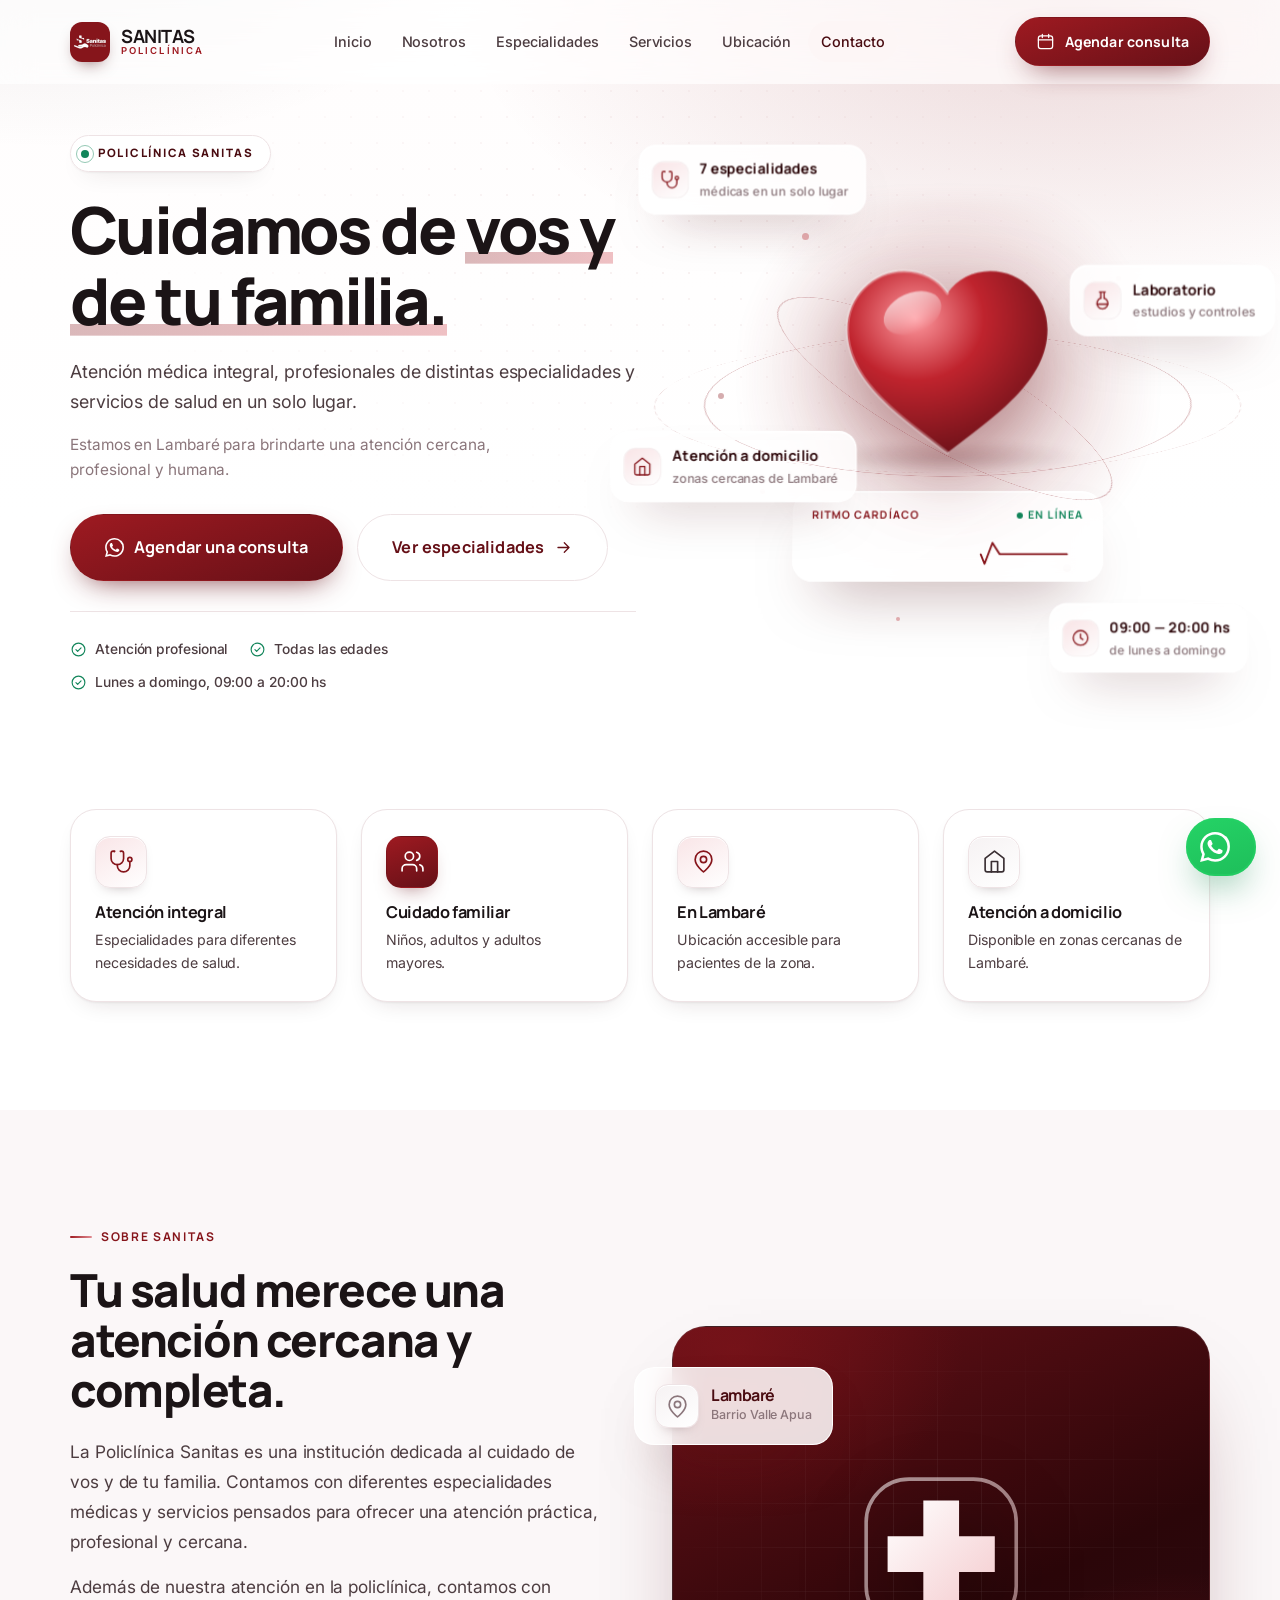
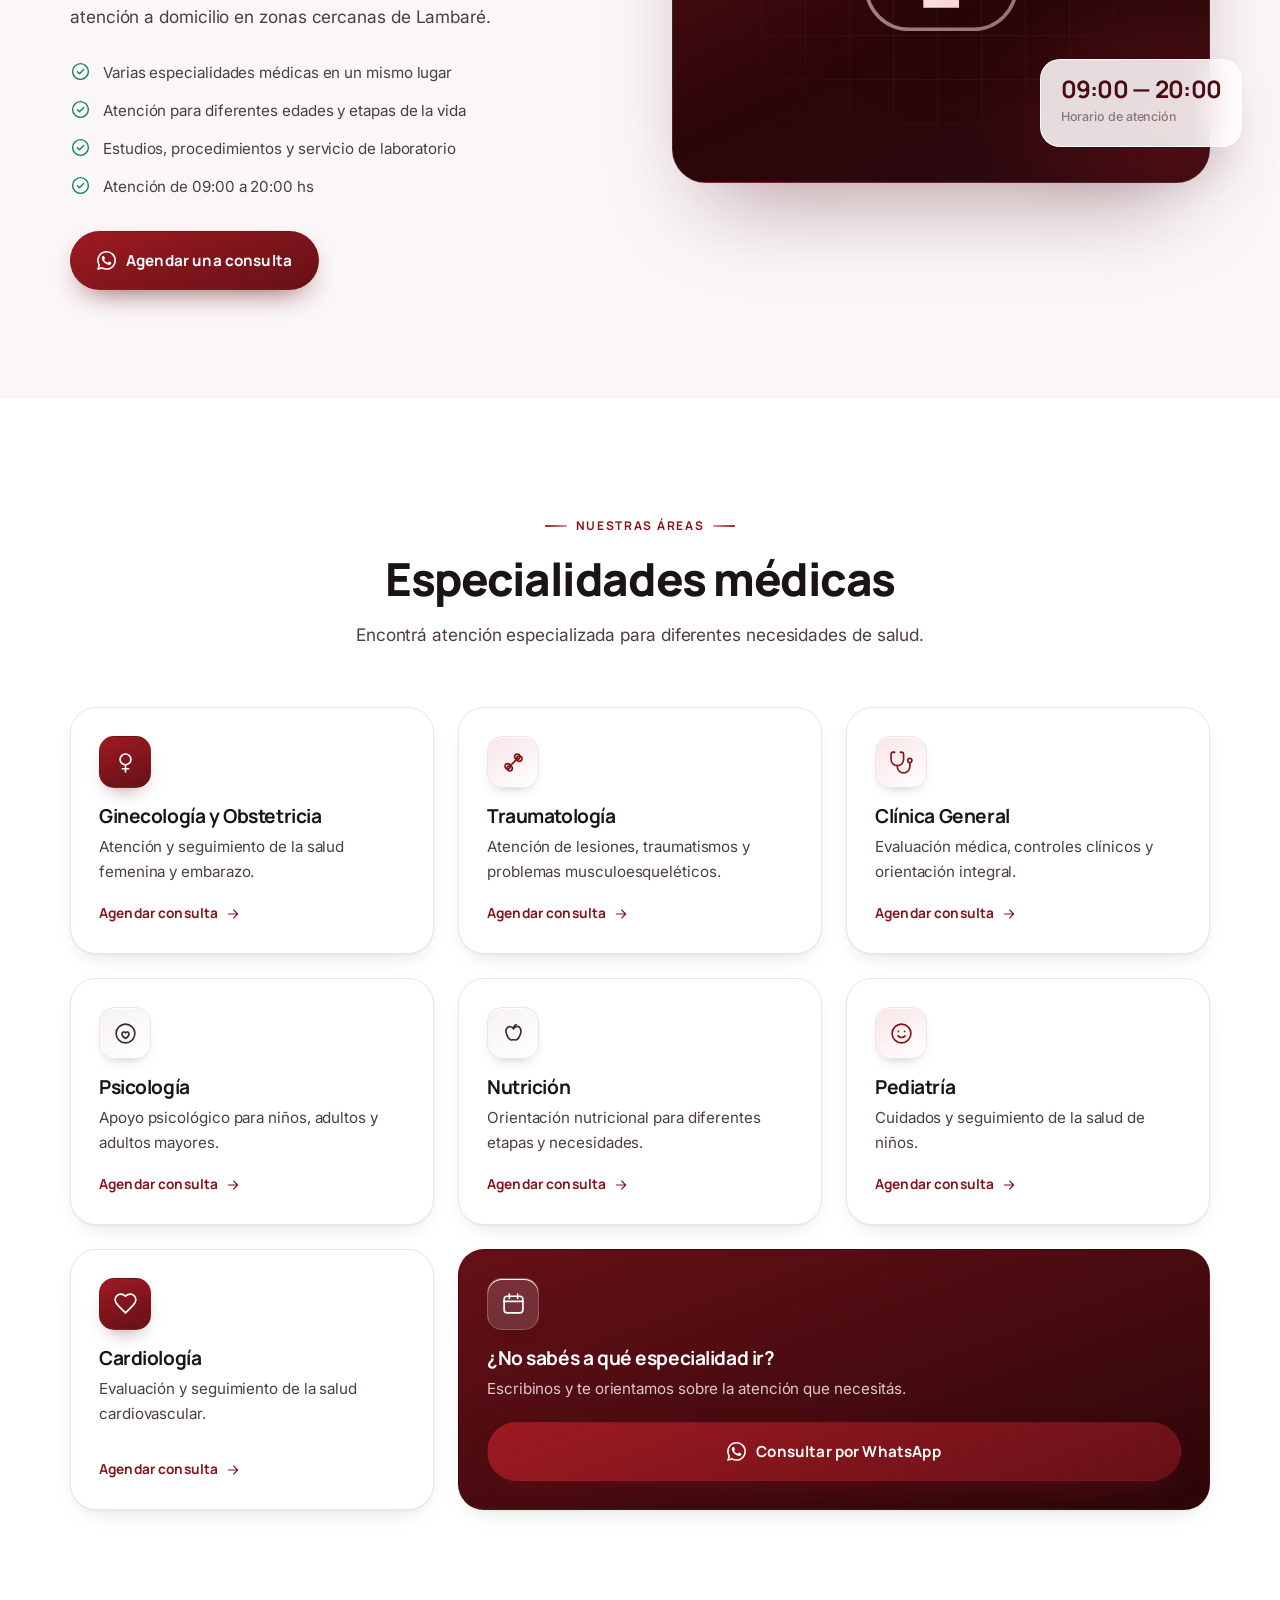
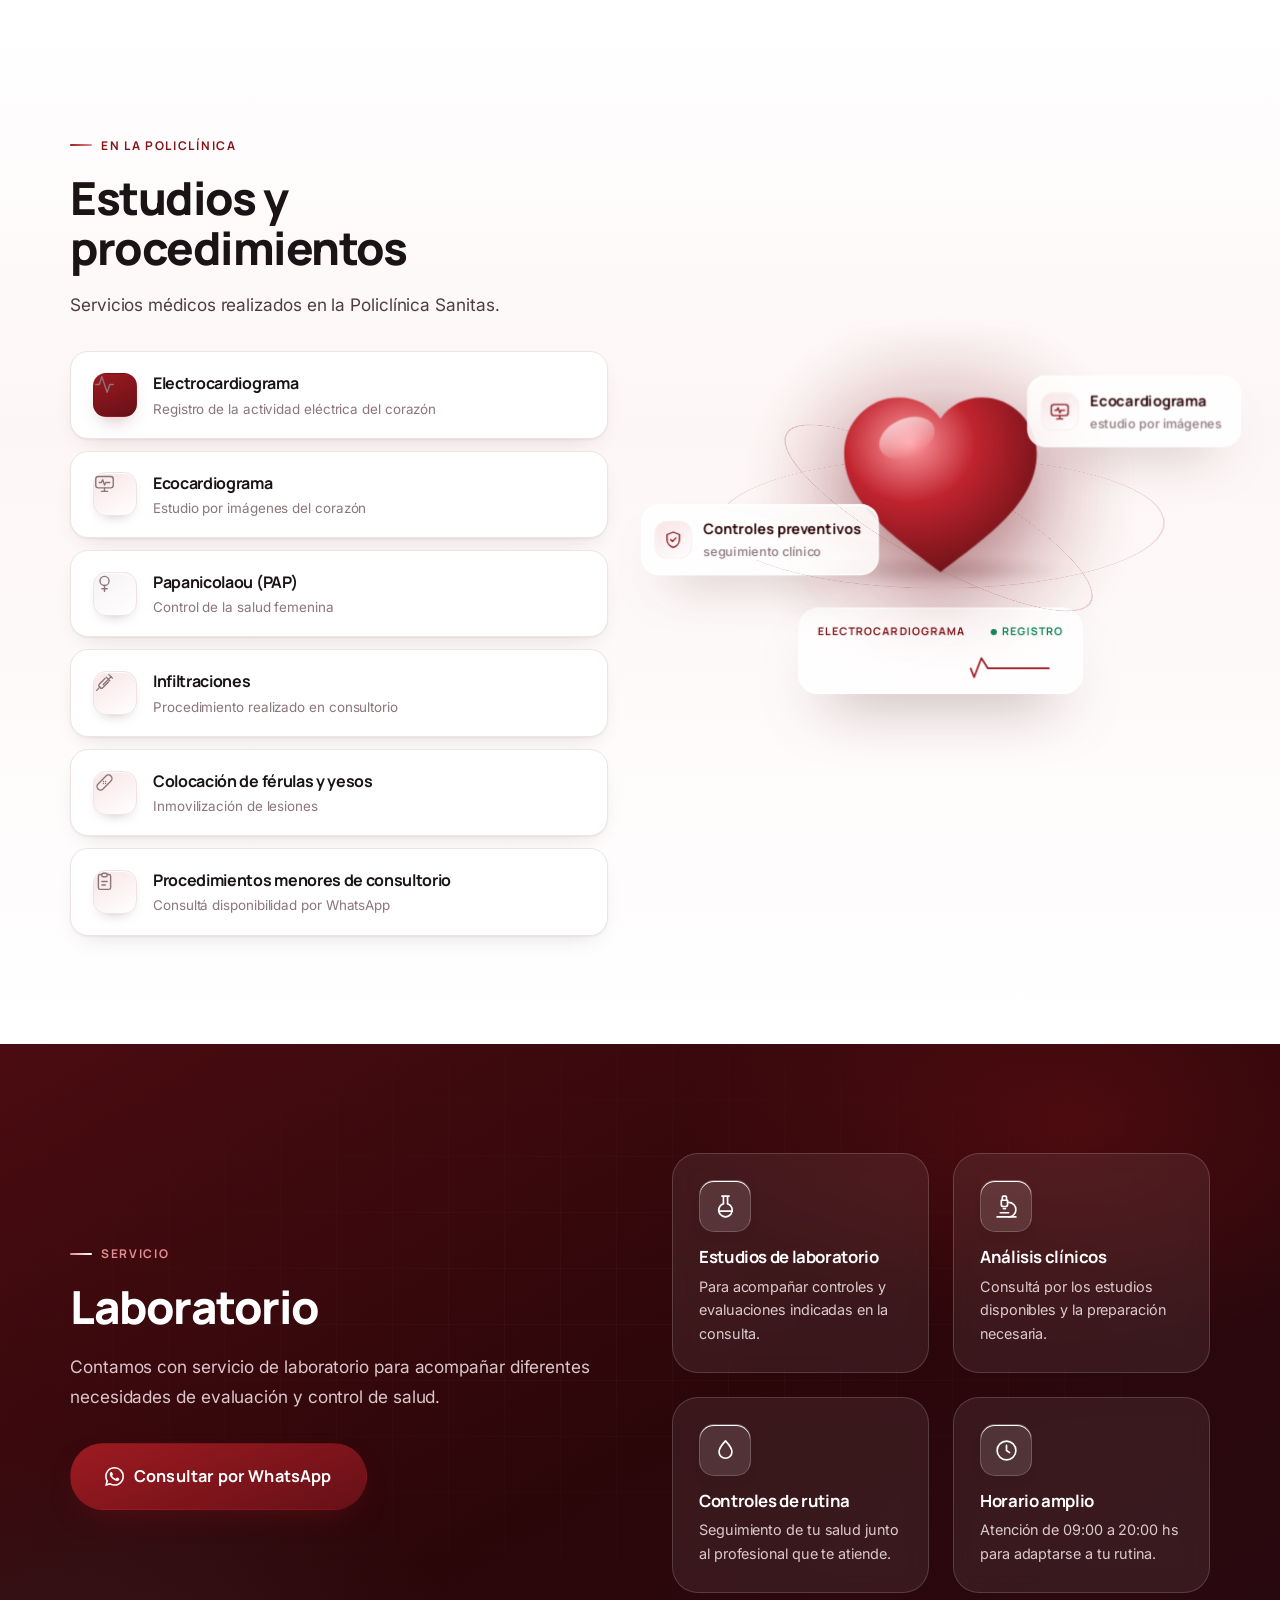
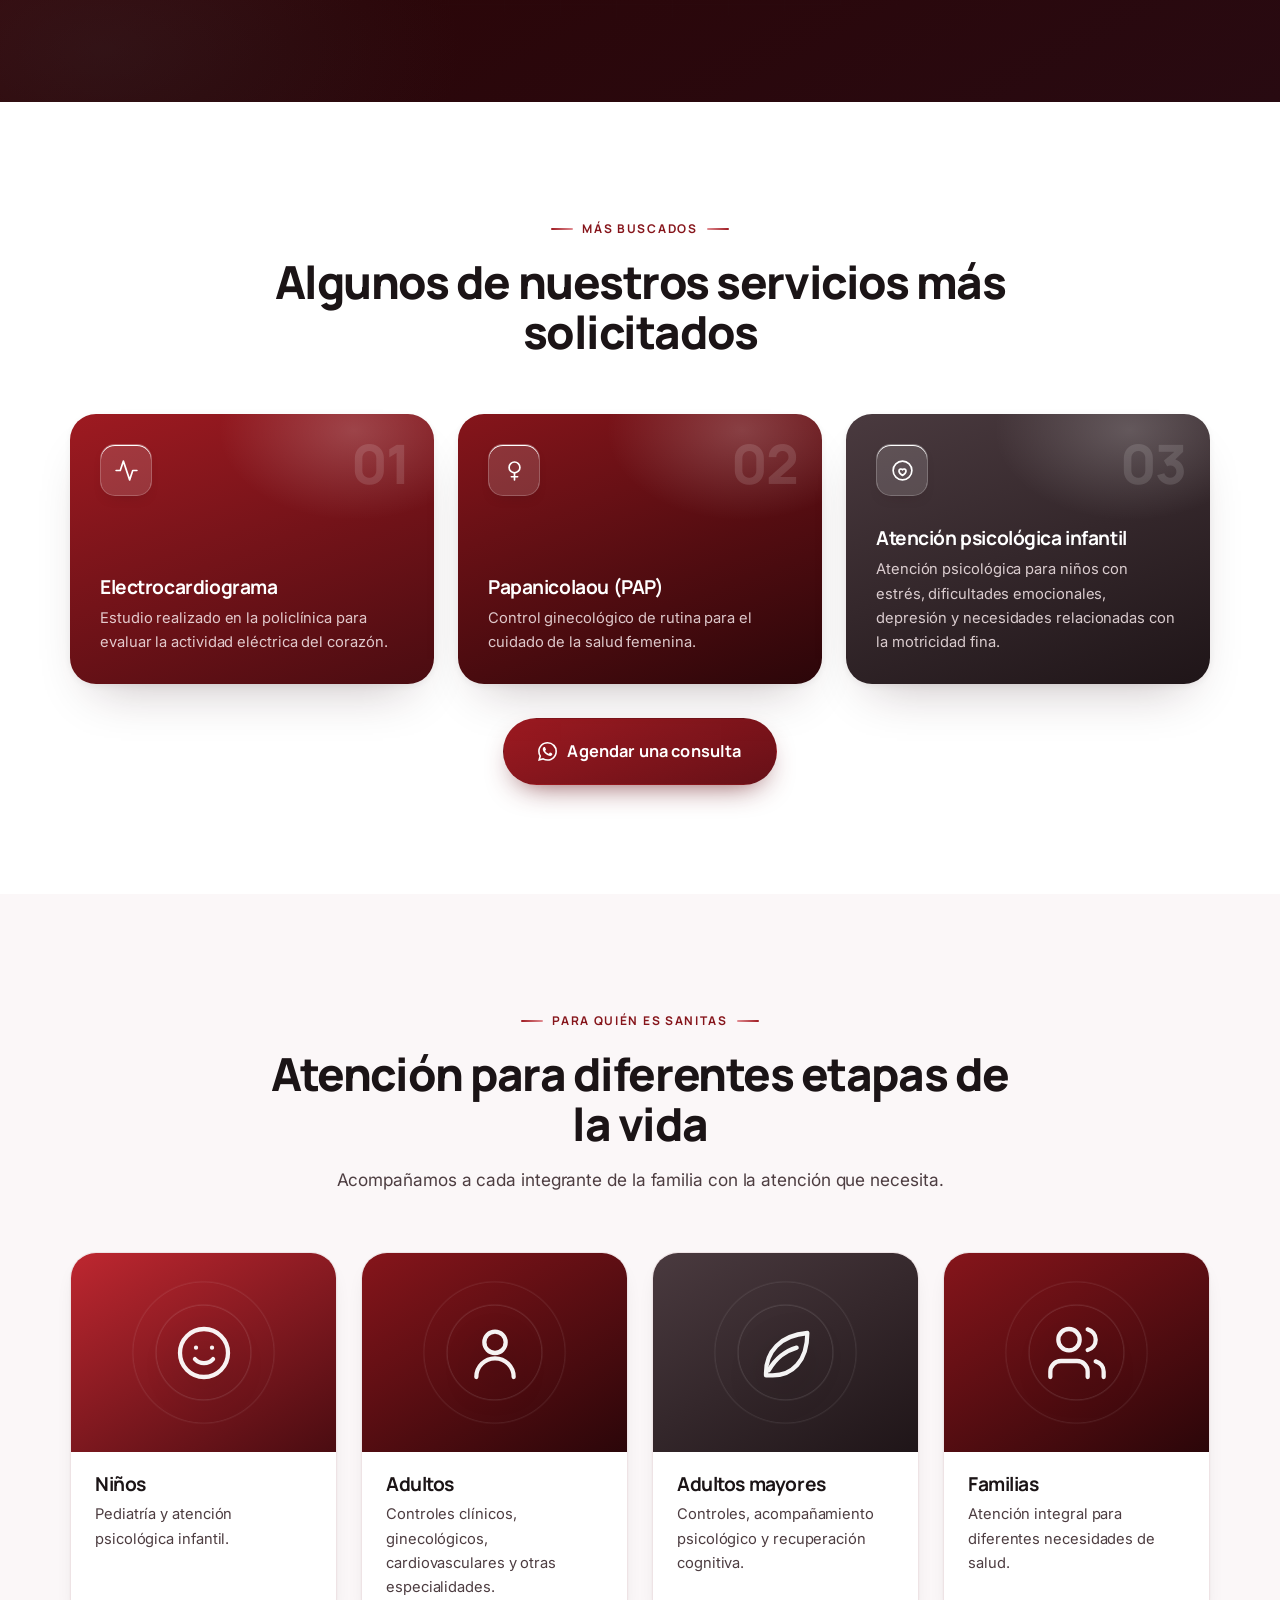
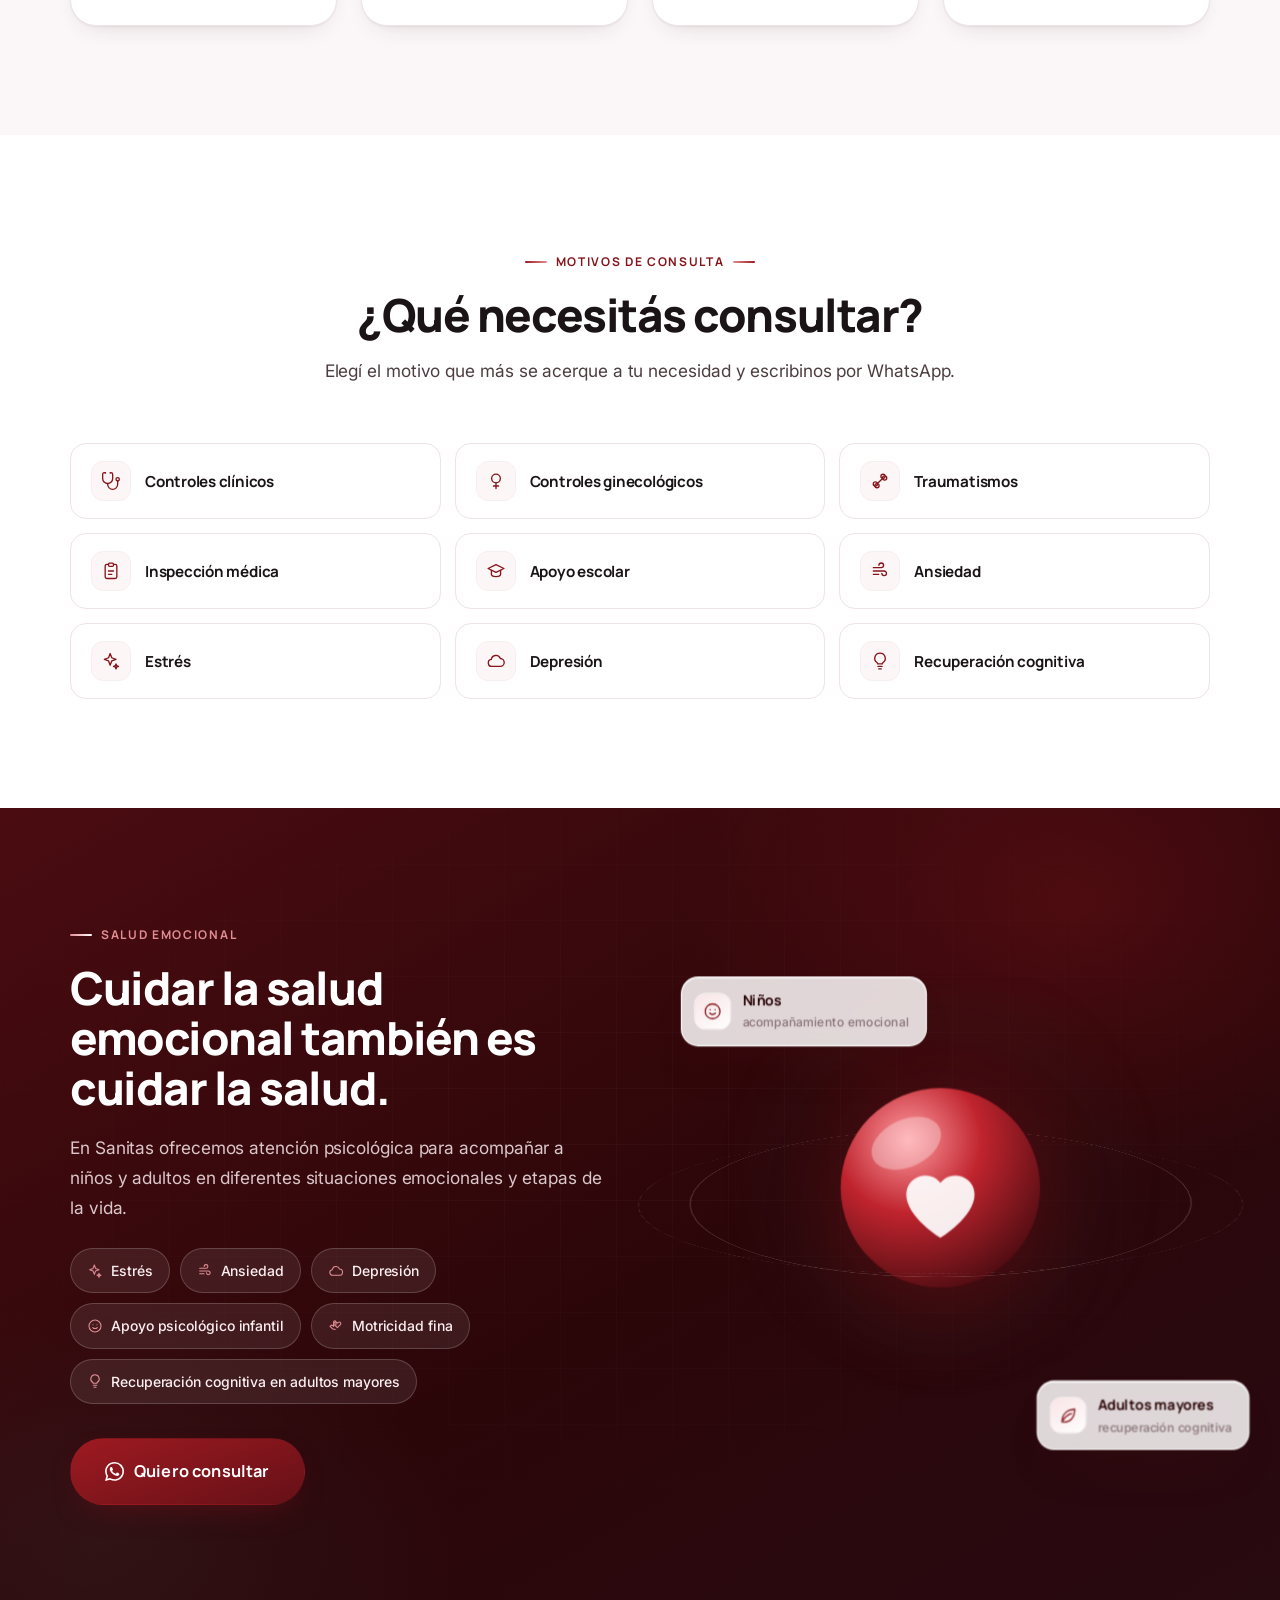
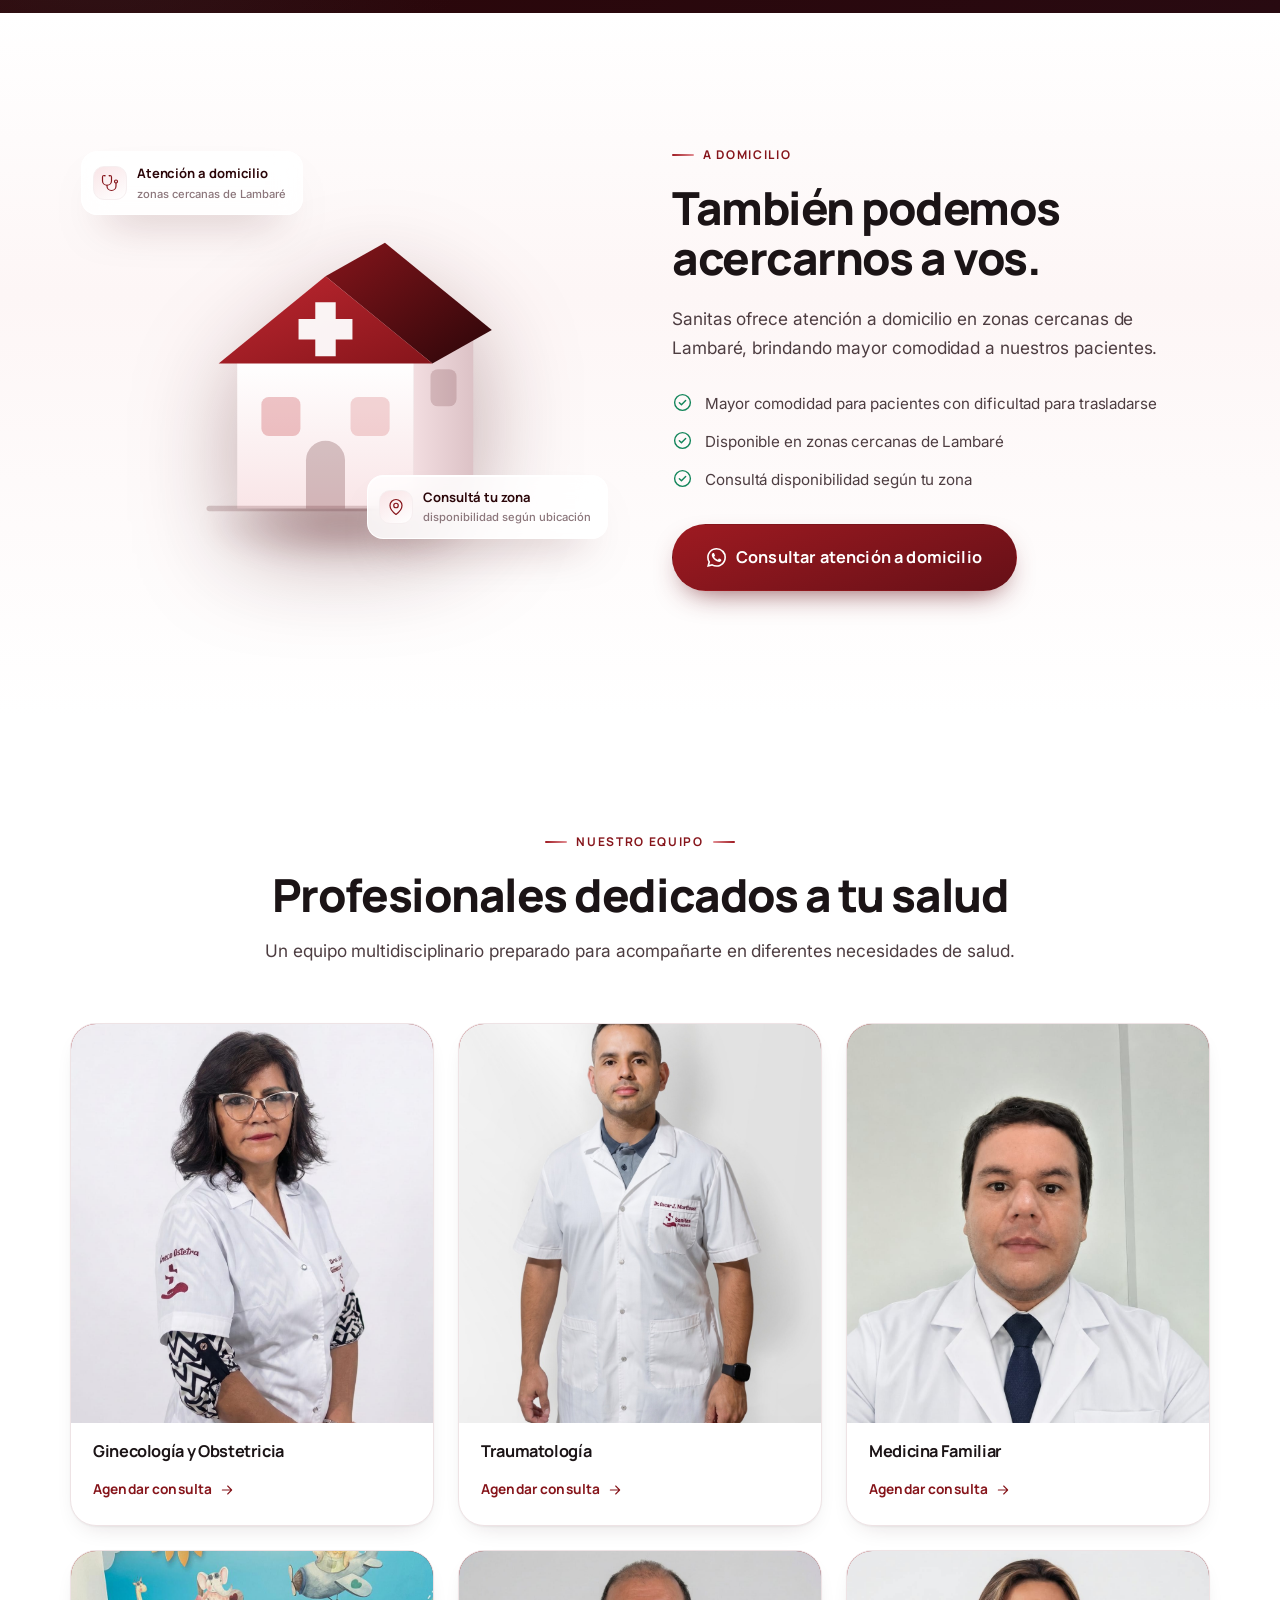
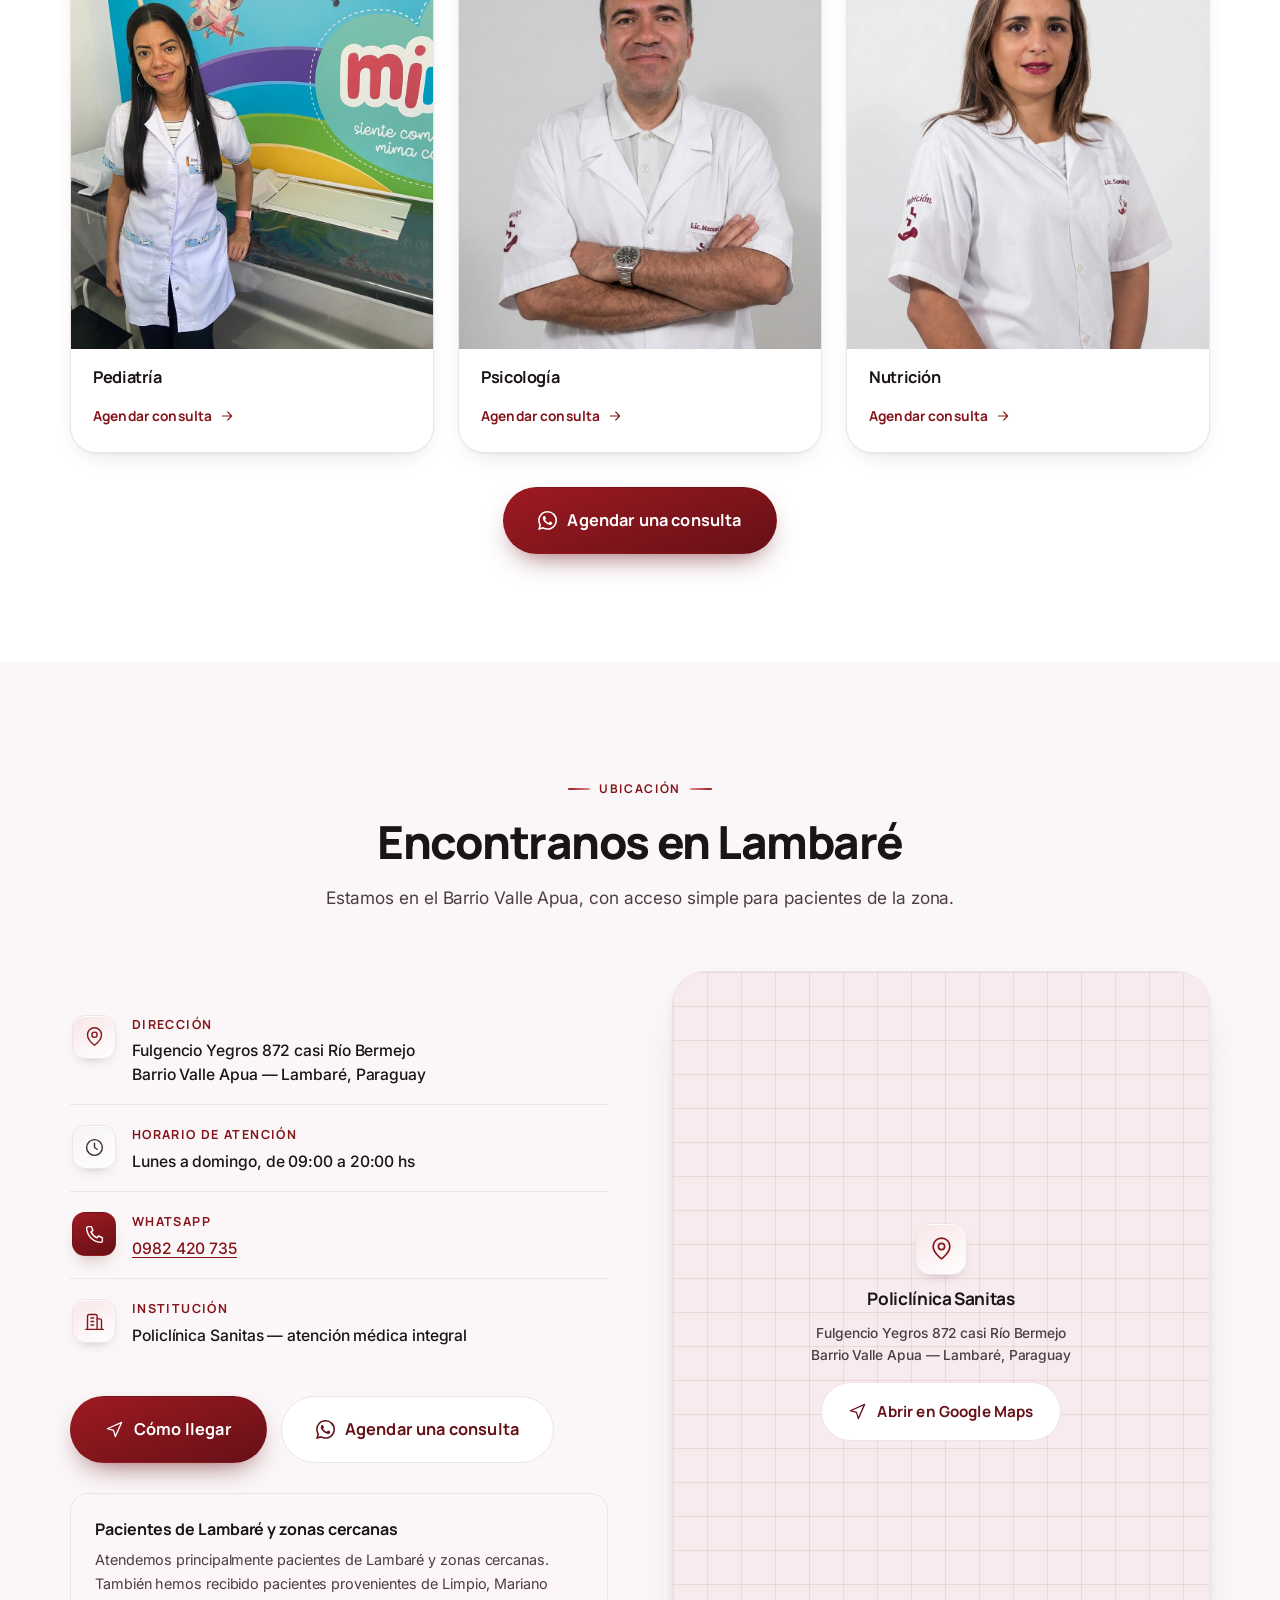
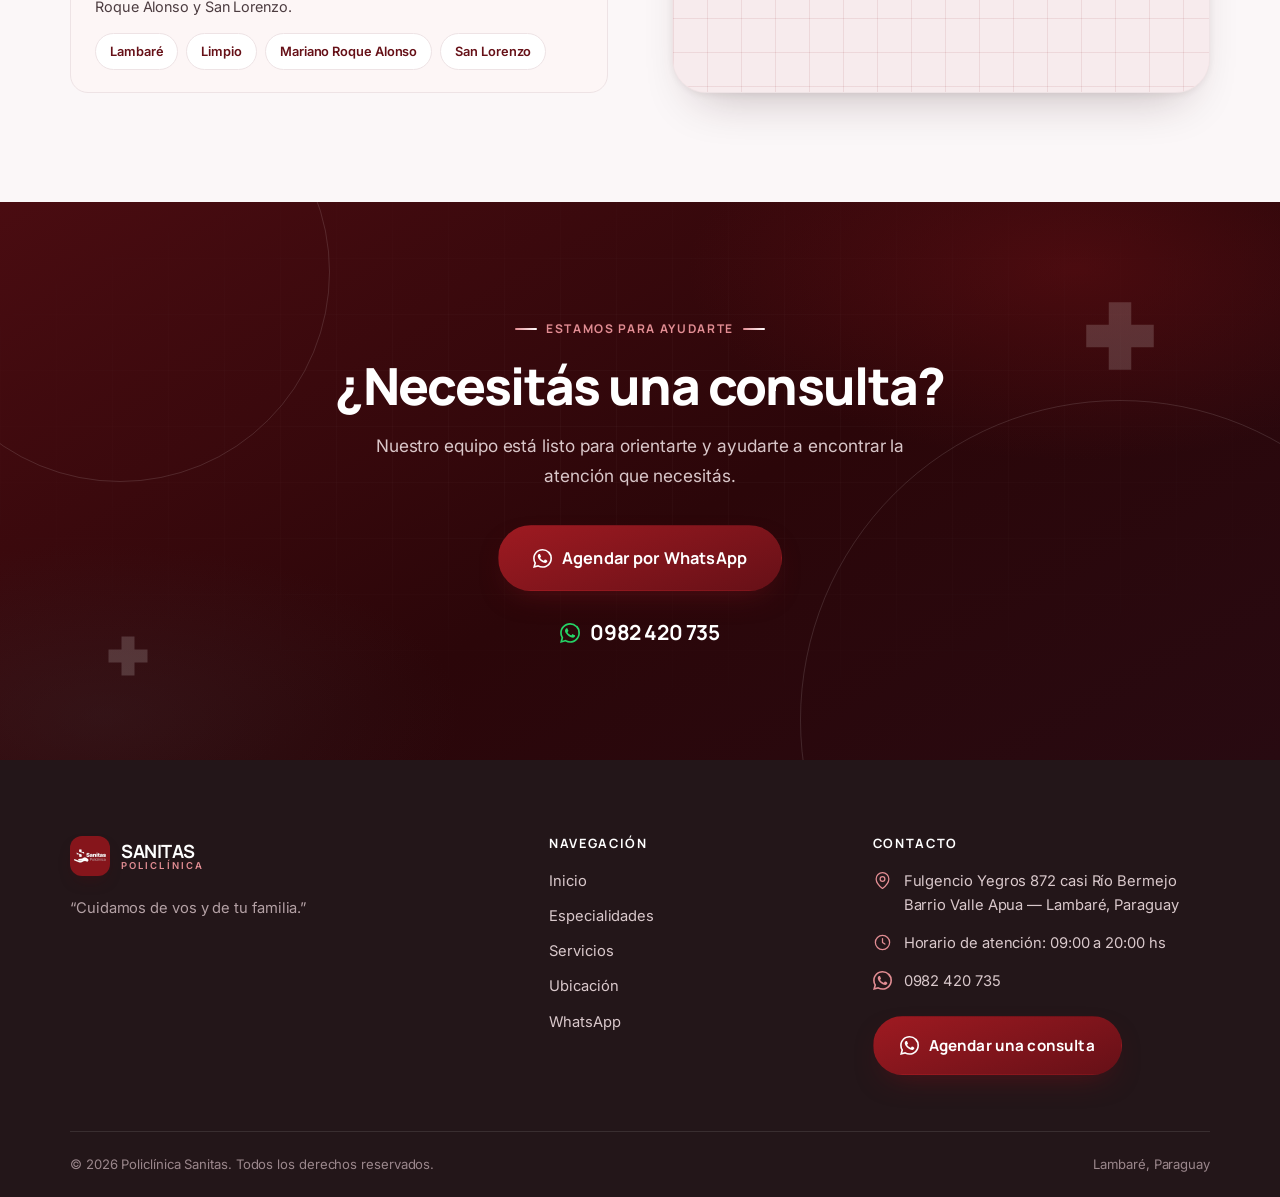
==== index.html @ 123df75c "Usa a logo, os retratos da equipe e conserta o mapa vazio Mapa: o evento load do iframe dispara mesm" ====
<!DOCTYPE html>
<html lang="es-PY">
<head>
<meta charset="UTF-8">
<meta name="viewport" content="width=device-width, initial-scale=1, viewport-fit=cover">
<title>Policlínica Sanitas | Atención Médica en Lambaré</title>
<meta name="description" content="Policlínica Sanitas en Lambaré, Paraguay. Atención médica, ginecología, pediatría, cardiología, psicología, nutrición, traumatología, laboratorio y más. Agendá tu consulta.">
<meta name="theme-color" content="#9E1A21">
<meta name="robots" content="index, follow">
<link rel="canonical" href="https://policlinicasanitas.com.py/">

<meta property="og:type" content="website">
<meta property="og:locale" content="es_PY">
<meta property="og:site_name" content="Policlínica Sanitas">
<meta property="og:title" content="Policlínica Sanitas | Atención Médica en Lambaré">
<meta property="og:description" content="Cuidamos de vos y de tu familia. Especialidades médicas, estudios, laboratorio y atención a domicilio en zonas cercanas de Lambaré.">
<meta name="twitter:card" content="summary_large_image">

<link rel="icon" href="data:image/svg+xml,%3Csvg xmlns='http://www.w3.org/2000/svg' viewBox='0 0 32 32'%3E%3Crect width='32' height='32' rx='8' fill='%2306395C'/%3E%3Cpath d='M13 7h6v6h6v6h-6v6h-6v-6H7v-6h6z' fill='%23fff'/%3E%3C/svg%3E">

<link rel="preconnect" href="https://fonts.googleapis.com">
<link rel="preconnect" href="https://fonts.gstatic.com" crossorigin>
<link rel="preload" as="style" href="https://fonts.googleapis.com/css2?family=Inter:wght@400;500;600&family=Manrope:wght@500;600;700;800&display=swap">
<link rel="stylesheet" href="https://fonts.googleapis.com/css2?family=Inter:wght@400;500;600&family=Manrope:wght@500;600;700;800&display=swap" media="print" onload="this.media='all'">
<noscript><link rel="stylesheet" href="https://fonts.googleapis.com/css2?family=Inter:wght@400;500;600&family=Manrope:wght@500;600;700;800&display=swap"></noscript>

<style>
/* ============================================================
   POLICLÍNICA SANITAS — design tokens
   ============================================================ */
*,*::before,*::after{box-sizing:border-box}
:root{
  /* neutros cálidos, sesgados hacia el rojo de marca */
  --ink:#1B1416; --ink-soft:#4D3D41; --muted:#8B767B;
  /* rojo Sanitas */
  --red-950:#2B0609; --red-900:#4A0C11; --red-800:#661017;
  --red-700:#86151B; --red-600:#9E1A21; --red-500:#BE2730;
  --red-300:#E28D93; --red-200:#F2C4C8;
  --rose-50:#FDF6F6; --rose-100:#F9E5E7;
  --accent:#86151B;
  /* grafito de apoyo: variedad sin ensuciar la marca */
  --graphite:#3A2F33; --graphite-900:#241C1F; --graphite-50:#F6F2F3;
  /* verde sólo semántico: confirmaciones */
  --ok:#12855A; --ok-50:#EAF6F0;
  --line:#EEE3E5; --line-soft:#F6EFF0;
  --white:#fff; --alt:#FBF7F8;
  --wa:#25D366; --wa-700:#1EBE5A;
  --r-sm:12px; --r:18px; --r-lg:26px; --r-xl:34px;
  --sh-1:0 1px 2px rgba(45,18,24,.05), 0 10px 26px -14px rgba(45,18,24,.20);
  --sh-2:0 2px 6px rgba(45,18,24,.06), 0 26px 50px -26px rgba(45,18,24,.30);
  --sh-3:0 46px 90px -36px rgba(74,12,17,.42);
  --maxw:1180px; --nav-h:84px;
  --ease:cubic-bezier(.22,1,.36,1);
}
html{-webkit-text-size-adjust:100%; scroll-behavior:smooth; scroll-padding-top:96px; overflow-x:clip}
body{
  margin:0; background:var(--white); color:var(--ink);
  font-family:Inter,system-ui,-apple-system,"Segoe UI",Roboto,Helvetica,Arial,sans-serif;
  font-size:16.5px; line-height:1.65; letter-spacing:-.005em;
  -webkit-font-smoothing:antialiased; overflow-x:hidden; overflow-x:clip;
}
img,svg{max-width:100%}
img{height:auto; display:block}
a{color:inherit; text-decoration:none}
button{font:inherit; color:inherit}
h1,h2,h3,h4{font-family:Manrope,Inter,system-ui,sans-serif; margin:0; line-height:1.1; letter-spacing:-.032em; font-weight:800; color:var(--ink)}
p{margin:0}
::selection{background:var(--red-200); color:var(--red-950)}
:focus-visible{outline:3px solid var(--red-500); outline-offset:3px; border-radius:6px}

/* ---------- layout ---------- */
.wrap{width:100%; max-width:var(--maxw); margin-inline:auto; padding-inline:20px}
.sec{padding-block:clamp(68px,8.5vw,124px); position:relative}
.sec--alt{background:var(--alt)}
.sec--sky{background:linear-gradient(180deg,#fff 0%,var(--rose-50) 40%,#fff 100%)}
.grid{display:grid; gap:clamp(16px,2vw,24px)}
.center{text-align:center}
.sec-head{max-width:760px; margin-inline:auto; text-align:center; margin-bottom:clamp(36px,4.5vw,60px)}
.sec-head.left{margin-inline:0; text-align:left}

/* ---------- type ---------- */
.eyebrow{
  display:inline-flex; align-items:center; gap:9px; font-family:Manrope,sans-serif;
  font-size:12px; font-weight:700; letter-spacing:.14em; text-transform:uppercase;
  color:var(--red-700); margin-bottom:18px;
}
.eyebrow::before{content:""; width:22px; height:2px; border-radius:2px; background:linear-gradient(90deg,var(--red-600),var(--red-300))}
.cta-final .eyebrow::after,
.sec-head.center .eyebrow::after{content:""; width:22px; height:2px; border-radius:2px; background:linear-gradient(90deg,var(--red-300),var(--red-600))}
h1{font-size:clamp(2.35rem,5.6vw,4.05rem); letter-spacing:-.04em}
h2{font-size:clamp(1.85rem,3.7vw,2.85rem)}
h3{font-size:clamp(1.08rem,1.5vw,1.24rem); letter-spacing:-.022em; font-weight:700}
.lead{font-size:clamp(1.02rem,1.35vw,1.16rem); color:var(--ink-soft); line-height:1.72}
.muted{color:var(--muted)}
.small{font-size:.895rem; line-height:1.6}

/* ---------- buttons ---------- */
.btn{
  display:inline-flex; align-items:center; justify-content:center; gap:10px;
  font-family:Manrope,sans-serif; font-weight:700; font-size:.95rem; letter-spacing:.01em;
  padding:16px 26px; border-radius:999px; border:1px solid transparent; cursor:pointer;
  transition:transform .25s var(--ease), box-shadow .25s var(--ease), background .25s, color .25s, border-color .25s;
  white-space:nowrap; min-height:54px;
}
.btn svg{width:19px; height:19px; flex:none}
.btn:hover{transform:translateY(-2px)}
.btn:active{transform:translateY(0)}
.btn--wa{background:linear-gradient(160deg,var(--wa) 0%,var(--wa-700) 100%); color:#fff; box-shadow:0 10px 26px -10px rgba(37,211,102,.75)}
.btn--wa:hover{box-shadow:0 16px 34px -12px rgba(37,211,102,.85)}
.btn--brand{background:linear-gradient(160deg,var(--red-600),var(--red-800)); color:#fff; box-shadow:0 12px 30px -14px rgba(102,16,23,.85)}
.btn--brand:hover{box-shadow:0 18px 38px -16px rgba(102,16,23,.95)}
.btn--ghost{background:#fff; color:var(--red-800); border-color:var(--line)}
.btn--ghost:hover{border-color:var(--red-300); background:var(--rose-50)}
.btn--light{background:#fff; color:var(--red-800); box-shadow:0 14px 34px -14px rgba(26,17,19,.6)}
.btn--outline-light{background:rgba(255,255,255,.06); color:#fff; border-color:rgba(255,255,255,.35)}
.btn--outline-light:hover{background:rgba(255,255,255,.14)}
.btn--lg{padding:19px 34px; font-size:1.02rem; min-height:62px}
.btn--block{width:100%}
.btn-row{display:flex; flex-wrap:wrap; gap:14px}

/* ---------- icons ---------- */
svg{fill:none; stroke:currentColor; stroke-width:1.6; stroke-linecap:round; stroke-linejoin:round}
.ill{stroke:none}
.ico{width:24px; height:24px}
.itile{
  width:52px; height:52px; border-radius:15px; display:grid; place-items:center; flex:none;
  background:linear-gradient(150deg,var(--rose-100),#fff); color:var(--red-700);
  border:1px solid var(--line); box-shadow:inset 0 1px 0 #fff, 0 6px 14px -10px rgba(45,18,24,.5);
  transition:transform .35s var(--ease), color .3s, background .3s, border-color .3s;
}
.itile .ico{width:25px; height:25px}
.itile--soft{background:linear-gradient(150deg,var(--graphite-50),#fff); color:var(--graphite)}
.itile--accent{background:linear-gradient(160deg,var(--red-600),var(--red-800)); color:#fff; border-color:transparent; box-shadow:0 10px 22px -14px rgba(102,16,23,.9)}
.itile--dark{background:linear-gradient(150deg,var(--graphite),var(--graphite-900)); color:#fff; border-color:transparent}

/* ---------- cards ---------- */
.card{
  background:#fff; border:1px solid var(--line); border-radius:var(--r-lg); padding:28px;
  box-shadow:var(--sh-1); position:relative; overflow:hidden;
  transition:transform .4s var(--ease), box-shadow .4s var(--ease), border-color .3s;
}
.card::after{
  content:""; position:absolute; inset:0; border-radius:inherit; pointer-events:none; opacity:0;
  background:radial-gradient(420px 180px at 12% -10%, rgba(134,21,27,.10), transparent 70%);
  transition:opacity .4s;
}
.card:hover{transform:translateY(-6px); box-shadow:var(--sh-2); border-color:var(--red-200)}
.card:hover::after{opacity:1}
.card:hover .itile{transform:translateY(-2px) scale(1.05)}
.card h3{margin:18px 0 8px}
.card p{color:var(--ink-soft); font-size:.95rem; line-height:1.62}
.card-link{
  display:inline-flex; align-items:center; gap:7px; margin-top:18px; font-family:Manrope,sans-serif;
  font-weight:700; font-size:.855rem; color:var(--red-700); letter-spacing:.01em;
}
.card-link svg{width:16px; height:16px; transition:transform .3s var(--ease)}
.card:hover .card-link svg{transform:translateX(4px)}

/* ---------- header ---------- */
.hdr{
  position:fixed; inset:0 0 auto 0; z-index:90; height:var(--nav-h);
  display:flex; align-items:center; border-bottom:1px solid transparent;
  background:rgba(255,255,255,.70); backdrop-filter:blur(16px) saturate(1.5); -webkit-backdrop-filter:blur(16px) saturate(1.5);
  transition:height .35s var(--ease), background .35s, border-color .35s, box-shadow .35s;
}
.hdr.stuck{height:66px; background:rgba(255,255,255,.88); border-color:var(--line-soft); box-shadow:0 10px 34px -26px rgba(45,18,24,.8)}
.hdr .wrap{display:flex; align-items:center; justify-content:space-between; gap:18px}
.logo{display:flex; align-items:center; gap:11px; font-family:Manrope,sans-serif; font-weight:800; letter-spacing:-.03em}
.logo-mark{
  width:40px; height:40px; border-radius:12px; flex:none; object-fit:cover; display:block;
  background:var(--red-700);
  box-shadow:0 8px 18px -10px rgba(74,12,17,.9);
  transition:transform .35s var(--ease);
}
.logo:hover .logo-mark{transform:rotate(-6deg) scale(1.05)}
.logo-mark svg{width:20px; height:20px; color:#fff}
.logo-txt{line-height:1.05}
.logo-txt b{display:block; font-size:1.14rem}
.logo-txt span{display:block; font-family:Inter,sans-serif; font-size:9.5px; font-weight:600; letter-spacing:.22em; text-transform:uppercase; color:var(--red-600)}
.nav{display:flex; align-items:center; gap:4px}
.nav a{
  font-size:.9rem; font-weight:500; color:var(--ink-soft); padding:9px 13px; border-radius:999px;
  transition:color .25s, background .25s;
}
.nav a:hover{color:var(--red-900); background:var(--rose-50)}
.hdr-cta{display:flex; align-items:center; gap:10px}
.hdr .btn{padding:12px 20px; min-height:46px; font-size:.88rem}
.burger{
  display:none; width:46px; height:46px; border-radius:13px; border:1px solid var(--line);
  background:#fff; align-items:center; justify-content:center; cursor:pointer;
}
.burger .ico{width:22px; height:22px}
.mnav{
  position:fixed; inset:var(--nav-h) 0 auto 0; z-index:85; background:rgba(255,255,255,.97);
  backdrop-filter:blur(18px); border-bottom:1px solid var(--line); padding:14px 20px 24px;
  transform:translateY(-14px); opacity:0; pointer-events:none; transition:opacity .3s, transform .3s var(--ease);
  box-shadow:0 30px 60px -34px rgba(45,18,24,.6); max-height:calc(100dvh - var(--nav-h)); overflow:auto;
}
.mnav.open{opacity:1; transform:none; pointer-events:auto}
.mnav a{display:block; padding:14px 6px; font-family:Manrope,sans-serif; font-weight:600; border-bottom:1px solid var(--line-soft)}
.mnav .btn{margin-top:18px}
</style>
<style>
/* ============================================================
   HERO + composición 3D
   ============================================================ */
.hero{position:relative; padding-top:calc(var(--nav-h) + clamp(28px,4vw,58px)); padding-bottom:clamp(56px,7vw,96px); overflow:hidden}
.hero::before{
  content:""; position:absolute; inset:-20% -10% auto -10%; height:120%; z-index:-2;
  background:
    radial-gradient(58% 46% at 78% 18%, rgba(134,21,27,.16), transparent 68%),
    radial-gradient(42% 38% at 12% 6%, rgba(58,47,51,.10), transparent 70%),
    linear-gradient(180deg,#FFFCFC 0%,#fff 72%);
}
.hero::after{
  content:""; position:absolute; inset:0; z-index:-1; pointer-events:none; opacity:.5;
  background-image:radial-gradient(rgba(134,21,27,.13) 1px, transparent 1px);
  background-size:26px 26px;
  -webkit-mask-image:radial-gradient(60% 55% at 50% 30%, #000, transparent 72%);
  mask-image:radial-gradient(60% 55% at 50% 30%, #000, transparent 72%);
}
.hero-grid{display:grid; grid-template-columns:1.04fr .96fr; gap:clamp(24px,4vw,56px); align-items:center}
.badge{
  display:inline-flex; align-items:center; gap:9px; padding:8px 16px 8px 10px; border-radius:999px;
  background:rgba(255,255,255,.8); border:1px solid var(--line); box-shadow:var(--sh-1);
  font-family:Manrope,sans-serif; font-size:11.5px; font-weight:800; letter-spacing:.15em; text-transform:uppercase; color:var(--red-900);
  backdrop-filter:blur(8px);
}
.badge .dot{width:8px; height:8px; border-radius:50%; background:var(--ok); position:relative; flex:none}
.badge .dot::after{content:""; position:absolute; inset:-5px; border-radius:50%; border:1.5px solid rgba(18,133,90,.45); animation:ping 2.6s var(--ease) infinite}
@keyframes ping{0%{transform:scale(.6); opacity:1}80%,100%{transform:scale(1.5); opacity:0}}
.hero h1{margin:22px 0 20px}
.hero h1 .u{
  -webkit-box-decoration-break:clone; box-decoration-break:clone;
  background-image:linear-gradient(90deg,rgba(134,21,27,.30),rgba(226,141,147,.55));
  background-repeat:no-repeat; background-position:0 88%; background-size:0 .18em;
  animation:swipe .9s .5s var(--ease) forwards;
}
@keyframes swipe{to{background-size:100% .18em}}
.hero-sub{font-size:clamp(1.04rem,1.4vw,1.2rem); color:var(--ink-soft); max-width:52ch; line-height:1.7}
.hero-note{margin-top:14px; color:var(--muted); font-size:.96rem; max-width:50ch}
.hero .btn-row{margin-top:32px}
.hero-mini{display:flex; flex-wrap:wrap; gap:10px 22px; margin-top:30px; padding-top:26px; border-top:1px solid var(--line)}
.hero-mini span{display:inline-flex; align-items:center; gap:8px; font-size:.86rem; color:var(--ink-soft); font-weight:500}
.hero-mini svg{width:17px; height:17px; color:var(--ok); flex:none}

/* --- escena 3D --- */
.scene{position:relative; width:100%; aspect-ratio:1/1.02; perspective:1400px; perspective-origin:52% 42%}
.scene-in{position:absolute; inset:0; transform-style:preserve-3d; transition:transform .9s var(--ease); will-change:transform}
.glow{
  position:absolute; left:50%; top:47%; width:78%; aspect-ratio:1; transform:translate(-50%,-50%);
  background:radial-gradient(circle at 50% 45%, rgba(134,21,27,.30), rgba(134,21,27,.07) 52%, transparent 70%);
  filter:blur(8px);
}
.ring{
  position:absolute; left:50%; top:46%; border-radius:50%; border:1.5px solid rgba(134,21,27,.30);
  transform-style:preserve-3d;
}
.ring i{
  position:absolute; width:10px; height:10px; border-radius:50%; top:-5px; left:calc(50% - 5px);
  background:radial-gradient(circle at 35% 30%, #fff, var(--red-500));
  box-shadow:0 0 14px rgba(134,21,27,.9);
}
.ring--a{width:92%; aspect-ratio:1; transform:translate(-50%,-50%) rotateX(74deg); animation:spinZ 28s linear infinite}
.ring--b{width:72%; aspect-ratio:1; border-color:rgba(134,21,27,.30); transform:translate(-50%,-50%) rotateX(74deg) rotateY(28deg); animation:spinZ 20s linear infinite reverse}
.ring--c{width:110%; aspect-ratio:1; border-style:dashed; border-color:rgba(134,21,27,.14); transform:translate(-50%,-50%) rotateX(78deg); animation:spinZ 46s linear infinite}
@keyframes spinZ{to{transform:translate(-50%,-50%) rotateX(74deg) rotateZ(360deg)}}
.ring--b{animation-name:spinZb}
@keyframes spinZb{from{transform:translate(-50%,-50%) rotateX(74deg) rotateY(28deg) rotateZ(0)}to{transform:translate(-50%,-50%) rotateX(74deg) rotateY(28deg) rotateZ(360deg)}}
.ring--c{animation-name:spinZc}
@keyframes spinZc{from{transform:translate(-50%,-50%) rotateX(78deg) rotateZ(0)}to{transform:translate(-50%,-50%) rotateX(78deg) rotateZ(360deg)}}

.pedestal{
  position:absolute; left:50%; top:58%; width:56%; aspect-ratio:2.6/1; transform:translate(-50%,-50%) rotateX(74deg);
  border-radius:50%; background:radial-gradient(ellipse at 50% 50%, rgba(74,12,17,.22), transparent 66%); filter:blur(10px);
}
.heart-wrap{
  position:absolute; left:50%; top:40%; width:42%; transform:translate(-50%,-50%) translateZ(80px);
  animation:bob 7s ease-in-out infinite; transform-style:preserve-3d;
}
@keyframes bob{0%,100%{transform:translate(-50%,-50%) translateZ(80px) translateY(0)}50%{transform:translate(-50%,-50%) translateZ(80px) translateY(-14px)}}
.heart-wrap svg{filter:drop-shadow(0 26px 34px rgba(102,16,23,.35)); animation:beat 2.4s ease-in-out infinite}
@keyframes beat{0%,72%,100%{transform:scale(1)}12%{transform:scale(1.055)}24%{transform:scale(.99)}34%{transform:scale(1.035)}}

.ecg-card{
  position:absolute; left:50%; top:72%; width:58%; transform:translate(-50%,-50%) translateZ(34px) rotateX(6deg);
  background:rgba(255,255,255,.78); border:1px solid rgba(255,255,255,.9); border-radius:20px;
  box-shadow:0 30px 60px -30px rgba(74,12,17,.55), inset 0 1px 0 #fff;
  backdrop-filter:blur(14px) saturate(1.3); -webkit-backdrop-filter:blur(14px) saturate(1.3);
  padding:14px 18px; animation:bob2 9s ease-in-out infinite;
}
@keyframes bob2{0%,100%{transform:translate(-50%,-50%) translateZ(34px) rotateX(6deg) translateY(0)}50%{transform:translate(-50%,-50%) translateZ(34px) rotateX(6deg) translateY(9px)}}
.ecg-card .lbl{display:flex; justify-content:space-between; align-items:center; font-size:10.5px; font-weight:700; letter-spacing:.1em; text-transform:uppercase; color:var(--red-700); margin-bottom:6px; font-family:Manrope,sans-serif}
.ecg-card .lbl em{font-style:normal; color:var(--ok); display:inline-flex; align-items:center; gap:5px}
.ecg-card .lbl em::before{content:""; width:6px; height:6px; border-radius:50%; background:var(--ok); animation:blink 1.6s ease-in-out infinite}
@keyframes blink{50%{opacity:.25}}
.ecg-card svg{width:100%; height:auto; display:block}
.ecg-line{stroke:var(--accent); stroke-width:2.4; fill:none; stroke-linecap:round; stroke-linejoin:round;
  stroke-dasharray:340; stroke-dashoffset:340; animation:trace 3.4s linear infinite}
@keyframes trace{to{stroke-dashoffset:-340}}

.chip3d{
  position:absolute; display:flex; align-items:center; gap:10px; padding:11px 16px 11px 11px; border-radius:16px;
  background:rgba(255,255,255,.84); border:1px solid rgba(255,255,255,.95);
  box-shadow:0 24px 46px -26px rgba(74,12,17,.55), 0 1px 0 rgba(255,255,255,.9) inset;
  backdrop-filter:blur(14px) saturate(1.4); -webkit-backdrop-filter:blur(14px) saturate(1.4);
  font-family:Manrope,sans-serif; font-weight:700; font-size:.815rem; color:var(--red-950); white-space:nowrap;
}
.chip3d small{display:block; font-family:Inter,sans-serif; font-weight:500; font-size:.7rem; color:var(--muted); letter-spacing:0}
.chip3d .b{width:34px; height:34px; border-radius:11px; display:grid; place-items:center; flex:none; background:linear-gradient(150deg,var(--rose-100),#fff); color:var(--red-700); border:1px solid var(--line-soft)}
.chip3d .b .ico{width:18px; height:18px}
.chip3d--1{top:3%; left:-4%; transform:translateZ(120px); animation:float1 8s ease-in-out infinite}
.chip3d--2{top:24%; right:-6%; transform:translateZ(150px); animation:float2 10s ease-in-out infinite}
.chip3d--3{top:52%; left:-8%; transform:translateZ(140px); animation:float2 9s ease-in-out infinite .6s}
.chip3d--4{bottom:6%; right:-3%; transform:translateZ(110px); animation:float1 11s ease-in-out infinite .4s}
@keyframes float1{0%,100%{translate:0 0}50%{translate:0 -13px}}
@keyframes float2{0%,100%{translate:0 0}50%{translate:0 12px}}
.particles i{position:absolute; border-radius:50%; background:var(--red-500); opacity:.35; animation:drift 12s ease-in-out infinite}
@keyframes drift{0%,100%{transform:translate3d(0,0,0)}50%{transform:translate3d(6px,-22px,40px)}}

/* ============================================================
   COMPONENTES
   ============================================================ */
/* barra de confianza */
.trust{margin-top:clamp(-10px,0vw,0px)}
.trust-grid{grid-template-columns:repeat(4,1fr)}
.trust .card{padding:26px 24px}
.trust .card h3{font-size:1.02rem; margin:16px 0 7px}
.trust .card p{font-size:.885rem}

/* sobre */
.split{display:grid; grid-template-columns:1fr 1fr; gap:clamp(28px,5vw,70px); align-items:center}
.media{position:relative}
.media-frame{
  position:relative; border-radius:var(--r-xl); overflow:hidden; aspect-ratio:4/3.4;
  background:linear-gradient(155deg,var(--red-800) 0%,var(--red-950) 60%,#2A0B12 100%);
  box-shadow:var(--sh-3); border:1px solid rgba(255,255,255,.1);
}
.media-frame img{width:100%; height:100%; object-fit:cover}
.media-frame .ph{position:absolute; inset:0; display:grid; place-items:center; overflow:hidden}
.media-frame .ph::before{
  content:""; position:absolute; inset:-30%;
  background:
    radial-gradient(38% 34% at 26% 22%, rgba(134,21,27,.55), transparent 70%),
    radial-gradient(34% 30% at 78% 74%, rgba(134,21,27,.42), transparent 72%);
}
.media-frame .ph .grid-lines{position:absolute; inset:0; opacity:.22;
  background-image:linear-gradient(rgba(255,255,255,.35) 1px,transparent 1px),linear-gradient(90deg,rgba(255,255,255,.35) 1px,transparent 1px);
  background-size:44px 44px;
  -webkit-mask-image:radial-gradient(70% 70% at 50% 50%,#000,transparent 78%); mask-image:radial-gradient(70% 70% at 50% 50%,#000,transparent 78%)}
.media-frame .ph .emblem{position:relative; width:40%; color:rgba(255,255,255,.92); filter:drop-shadow(0 20px 40px rgba(0,0,0,.35))}
.float-card{
  position:absolute; background:rgba(255,255,255,.86); border:1px solid rgba(255,255,255,.95); border-radius:20px;
  padding:16px 20px; box-shadow:0 30px 60px -30px rgba(74,12,17,.6); backdrop-filter:blur(16px) saturate(1.4);
  -webkit-backdrop-filter:blur(16px) saturate(1.4);
}
.float-card b{font-family:Manrope,sans-serif; font-size:1.5rem; display:block; letter-spacing:-.03em; line-height:1.1; color:var(--red-900)}
.float-card span{font-size:.78rem; color:var(--muted); font-weight:500}
.float-card--br{right:-6%; bottom:8%; animation:float1 9s ease-in-out infinite}
.float-card--tl{left:-7%; top:9%; display:flex; align-items:center; gap:12px; animation:float2 11s ease-in-out infinite}
.checklist{display:grid; gap:13px; margin-top:28px}
.checklist li{display:flex; gap:12px; align-items:flex-start; list-style:none; color:var(--ink-soft); font-size:.95rem}
.checklist svg{width:21px; height:21px; flex:none; color:var(--ok); margin-top:1px}
ul.checklist{padding:0; margin-left:0}

/* fotos: la imagen tapa el placeholder de marca; si falla, el placeholder queda */
.photo-img{position:absolute; inset:0; width:100%; height:100%; object-fit:cover}

/* galería de la policlínica */
.gal{display:grid; gap:14px; grid-template-columns:2fr 1fr 1fr; grid-auto-rows:190px}
.gal-item{position:relative; margin:0; border-radius:var(--r-lg); overflow:hidden; border:1px solid var(--line); box-shadow:var(--sh-1)}
.gal-item--lg{grid-row:span 2}
.gal-item .photo-img{transition:transform .7s var(--ease)}
.gal-item:hover .photo-img{transform:scale(1.05)}
.gal-ph{position:absolute; inset:0; display:grid; place-items:center; color:rgba(255,255,255,.9)}
.gal-ph::before{content:""; position:absolute; inset:0; background:linear-gradient(150deg,var(--red-700),var(--red-950))}
.gal-item:nth-child(2) .gal-ph::before{background:linear-gradient(150deg,#4A3A3F,#1F1518)}
.gal-item:nth-child(3) .gal-ph::before{background:linear-gradient(150deg,#86151B,#2B0609)}
.gal-item:nth-child(4) .gal-ph::before{background:linear-gradient(150deg,var(--red-600),var(--red-900))}
.gal-item:nth-child(5) .gal-ph::before{background:linear-gradient(150deg,#4A3A3F,#2A1F22)}
.gal-ph svg{position:relative; width:34px; height:34px}
.gal-item figcaption{
  position:absolute; left:0; right:0; bottom:0; padding:30px 18px 15px; color:#fff;
  font-family:Manrope,sans-serif; font-weight:700; font-size:.88rem; letter-spacing:-.015em;
  background:linear-gradient(0deg,rgba(26,17,19,.75),rgba(26,17,19,.35) 55%,transparent);
}

/* profesionales */
.pro-grid{grid-template-columns:repeat(3,1fr)}
.pro-card{background:#fff; border:1px solid var(--line); border-radius:var(--r-lg); overflow:hidden; box-shadow:var(--sh-1); transition:transform .4s var(--ease), box-shadow .4s, border-color .3s}
.pro-card:hover{transform:translateY(-6px); box-shadow:var(--sh-2); border-color:var(--red-200)}
.pro-photo{position:relative; aspect-ratio:1/1.1; overflow:hidden; background:var(--rose-100)}
.pro-ph{position:absolute; inset:0; display:grid; place-items:center; color:#fff}
.pro-ph::before{content:""; position:absolute; inset:0; background:linear-gradient(150deg,var(--red-600),var(--red-900))}
.pro-ph svg{position:relative; width:46px; height:46px; opacity:.9}
.pro-card{display:flex; flex-direction:column}
.pro-body{padding:20px 22px 24px; flex:1; display:flex; flex-direction:column}
.pro-body h3{font-size:1.02rem; margin-bottom:4px}
.pro-esp{font-family:Manrope,sans-serif; font-weight:700; font-size:.84rem; color:var(--red-700); letter-spacing:.01em}
.pro-reg{margin-top:8px; font-size:.8rem; color:var(--muted); line-height:1.5}
.pro-card .card-link{margin-top:auto; padding-top:14px}

/* especialidades */
.esp-grid{grid-template-columns:repeat(3,1fr)}
.esp-cta{grid-column:span 2}
@media (max-width:760px){.esp-cta{grid-column:auto}}
.esp-grid .card{display:flex; flex-direction:column}
.esp-grid .card p{flex:1}

/* procedimientos */
.proc-list{display:grid; gap:12px}
.proc{
  display:flex; align-items:center; gap:16px; padding:18px 22px; border-radius:var(--r);
  background:#fff; border:1px solid var(--line); box-shadow:var(--sh-1);
  transition:transform .35s var(--ease), border-color .3s, box-shadow .35s;
}
.proc:hover{transform:translateX(6px); border-color:var(--red-200); box-shadow:var(--sh-2)}
.proc .itile{width:44px; height:44px; border-radius:13px}
.proc .itile .ico{width:21px; height:21px}
.proc b{font-family:Manrope,sans-serif; font-weight:700; font-size:1rem; letter-spacing:-.02em}
.proc span{display:block; font-size:.84rem; color:var(--muted)}

/* laboratorio / franja oscura */
.dark{position:relative; background:linear-gradient(150deg,var(--red-900) 0%,var(--red-950) 55%,#280A11 100%); color:#fff; overflow:hidden}
.dark h2,.dark h3{color:#fff}
.dark p{color:rgba(250,236,238,.84)}
.dark .eyebrow{color:var(--red-300)}
.dark .eyebrow::before,.dark .eyebrow::after{background:linear-gradient(90deg,var(--red-300),#fff)}
.dark::before{
  content:""; position:absolute; inset:0; pointer-events:none;
  background:
    radial-gradient(46% 52% at 84% 12%, rgba(134,21,27,.34), transparent 66%),
    radial-gradient(40% 44% at 8% 92%, rgba(58,47,51,.30), transparent 70%);
}
.dark::after{
  content:""; position:absolute; inset:0; pointer-events:none; opacity:.28;
  background-image:linear-gradient(rgba(255,255,255,.10) 1px,transparent 1px),linear-gradient(90deg,rgba(255,255,255,.10) 1px,transparent 1px);
  background-size:56px 56px;
  -webkit-mask-image:radial-gradient(80% 70% at 50% 40%,#000,transparent 78%); mask-image:radial-gradient(80% 70% at 50% 40%,#000,transparent 78%);
}
.dark .wrap{position:relative; z-index:1}
.glass{
  background:rgba(255,255,255,.07); border:1px solid rgba(255,255,255,.16); border-radius:var(--r-lg);
  padding:26px; backdrop-filter:blur(12px); -webkit-backdrop-filter:blur(12px);
  transition:transform .4s var(--ease), background .3s, border-color .3s;
}
.glass:hover{transform:translateY(-5px); background:rgba(255,255,255,.11); border-color:rgba(255,255,255,.28)}
.glass .itile{background:rgba(255,255,255,.12); border-color:rgba(255,255,255,.18); color:#fff}
.glass h3{margin:16px 0 8px; font-size:1.05rem}
.glass p{font-size:.9rem}
</style>
<style>
/* servicios más solicitados */
.feat-grid{grid-template-columns:repeat(3,1fr)}
.feat{
  position:relative; border-radius:var(--r-lg); overflow:hidden; padding:30px; min-height:270px;
  display:flex; flex-direction:column; justify-content:flex-end; color:#fff; isolation:isolate;
  background:linear-gradient(160deg,var(--red-600),var(--red-900));
  box-shadow:var(--sh-2); transition:transform .45s var(--ease), box-shadow .45s;
}
.feat:nth-child(2){background:linear-gradient(160deg,#86151B,#2B0609)}
.feat:nth-child(3){background:linear-gradient(160deg,#4A3A3F,#1F1518)}
.feat::before{
  content:""; position:absolute; inset:0; z-index:-1; opacity:.9;
  background:radial-gradient(58% 52% at 78% 6%, rgba(255,255,255,.22), transparent 64%);
}
.feat .num{position:absolute; top:22px; right:26px; font-family:Manrope,sans-serif; font-weight:800; font-size:3.4rem; color:rgba(255,255,255,.13); letter-spacing:-.05em; line-height:1}
.feat .itile{background:rgba(255,255,255,.14); border-color:rgba(255,255,255,.2); color:#fff; margin-bottom:auto}
.feat h3{color:#fff; margin:22px 0 8px}
.feat p{color:rgba(250,236,238,.84); font-size:.92rem}
.feat:hover{transform:translateY(-7px); box-shadow:var(--sh-3)}

/* etapas de la vida */
.stages-grid{grid-template-columns:repeat(4,1fr)}
.lab-grid{grid-template-columns:1fr 1fr}
.stage{position:relative; border-radius:var(--r-lg); overflow:hidden; border:1px solid var(--line); background:#fff; box-shadow:var(--sh-1); transition:transform .4s var(--ease), box-shadow .4s, border-color .3s}
.stage:hover{transform:translateY(-6px); box-shadow:var(--sh-2); border-color:var(--red-200)}
.stage .photo{position:relative; aspect-ratio:4/3; overflow:hidden; background:var(--rose-100)}
.stage .photo img{width:100%; height:100%; object-fit:cover; transition:transform .7s var(--ease)}
.stage:hover .photo img{transform:scale(1.06)}
.stage .photo .ph{position:absolute; inset:0; display:grid; place-items:center; color:#fff}
.stage .photo .ph::before{content:""; position:absolute; inset:0}
.stage:nth-child(1) .photo .ph::before{background:linear-gradient(150deg,#BE2730,#4A0C11)}
.stage:nth-child(2) .photo .ph::before{background:linear-gradient(150deg,#86151B,#2B0609)}
.stage:nth-child(3) .photo .ph::before{background:linear-gradient(150deg,#4A3A3F,#1F1518)}
.stage:nth-child(4) .photo .ph::before{background:linear-gradient(150deg,#86151B,#2B0609)}
.stage .photo .ph svg{position:relative; width:64px; height:64px; opacity:.95; filter:drop-shadow(0 12px 22px rgba(0,0,0,.3))}
.stage .photo .ph .rings{position:absolute; inset:0; opacity:.3;
  background-image:radial-gradient(circle at 50% 50%, transparent 28%, rgba(255,255,255,.35) 28.5%, transparent 29.5%, transparent 42%, rgba(255,255,255,.25) 42.5%, transparent 43.5%)}
.stage .body{padding:22px 24px 26px}
.stage h3{margin-bottom:7px}
.stage p{color:var(--ink-soft); font-size:.92rem}

/* motivos */
.motivos{display:grid; grid-template-columns:repeat(3,1fr); gap:14px}
.motivo{
  display:flex; align-items:center; gap:14px; padding:17px 20px; border-radius:16px; background:#fff;
  border:1px solid var(--line); font-family:Manrope,sans-serif; font-weight:700; font-size:.95rem;
  letter-spacing:-.015em; transition:transform .35s var(--ease), border-color .3s, box-shadow .35s, background .3s;
  position:relative; overflow:hidden;
}
.motivo .b{width:40px; height:40px; border-radius:12px; display:grid; place-items:center; flex:none;
  background:var(--rose-50); color:var(--red-700); border:1px solid var(--line-soft); transition:transform .4s var(--ease), background .3s, color .3s}
.motivo .b .ico{width:20px; height:20px}
.motivo .arw{margin-left:auto; width:17px; height:17px; color:var(--red-300); opacity:0; transform:translateX(-6px); transition:.35s var(--ease)}
.motivo:hover{transform:translateY(-4px); border-color:var(--red-200); box-shadow:var(--sh-2)}
.motivo:hover .b{background:linear-gradient(150deg,var(--red-600),var(--red-900)); color:#fff; transform:rotate(-6deg) scale(1.06)}
.motivo:hover .arw{opacity:1; transform:none}

/* psicología */
.psico-tags{display:flex; flex-wrap:wrap; gap:10px; margin-top:26px}
.tag{
  display:inline-flex; align-items:center; gap:8px; padding:10px 16px; border-radius:999px;
  background:rgba(255,255,255,.08); border:1px solid rgba(255,255,255,.18); font-size:.875rem; font-weight:500;
  color:#FBEFF1; transition:background .3s, transform .3s var(--ease), border-color .3s;
}
.tag:hover{background:rgba(255,255,255,.16); transform:translateY(-2px); border-color:rgba(255,255,255,.34)}
.tag svg{width:16px; height:16px; color:var(--red-300)}

/* domicilio — casa 3D */
.house-scene{position:relative; aspect-ratio:1/.9; perspective:1100px; display:grid; place-items:center}
.house-in{position:relative; width:76%; transform-style:preserve-3d; animation:bob 8s ease-in-out infinite; transition:transform .8s var(--ease)}
@keyframes bobH{0%,100%{transform:translateY(0)}50%{transform:translateY(-12px)}}
.house-in{animation-name:bobH}
.house-in svg{filter:drop-shadow(0 40px 50px rgba(74,12,17,.35))}
.house-scene .shadow{position:absolute; bottom:8%; width:52%; aspect-ratio:3.4/1; border-radius:50%; background:radial-gradient(ellipse,rgba(74,12,17,.26),transparent 68%); filter:blur(9px)}
.house-scene .chip3d--h1{top:6%; left:2%}
.house-scene .chip3d--h2{bottom:14%; right:0}

/* equipo */
.team-grid{grid-template-columns:repeat(4,1fr)}
.team-card{background:#fff; border:1px solid var(--line); border-radius:var(--r-lg); padding:26px 24px; text-align:center; box-shadow:var(--sh-1); transition:transform .4s var(--ease), box-shadow .4s, border-color .3s}
.team-card:hover{transform:translateY(-6px); box-shadow:var(--sh-2); border-color:var(--red-200)}
.team-card .av{width:72px; height:72px; margin:0 auto 18px; border-radius:50%; display:grid; place-items:center;
  background:linear-gradient(150deg,var(--rose-100),#fff); border:1px solid var(--line); color:var(--red-700); box-shadow:inset 0 1px 0 #fff}
.team-card .av .ico{width:30px; height:30px}
.team-card h3{font-size:1rem; margin-bottom:6px}
.team-card p{font-size:.88rem; color:var(--ink-soft)}

/* mapa */
.map-card{border-radius:var(--r-xl); overflow:hidden; border:1px solid var(--line); box-shadow:var(--sh-2); background:var(--rose-100); position:relative; min-height:390px; height:100%}
.map-card iframe{position:relative; z-index:1; width:100%; height:100%; min-height:390px; border:0; display:block; background:transparent}
.map-ph{position:absolute; inset:0; z-index:0; display:grid; place-items:center; align-content:center; gap:10px; color:var(--red-700);
  text-align:center; font-size:.86rem; font-weight:600; padding:20px; background-color:#F7EBED;
  background-image:
    linear-gradient(rgba(134,21,27,.09) 1px,transparent 1px),
    linear-gradient(90deg,rgba(134,21,27,.09) 1px,transparent 1px);
  background-size:34px 34px,34px 34px}
.map-ph b{font-family:Manrope,sans-serif; font-size:1.08rem; color:var(--ink); letter-spacing:-.02em}
.map-ph span:not(.itile){max-width:30ch; line-height:1.55; color:var(--ink-soft); font-weight:500}
.map-ph .btn{margin-top:6px; width:auto}
.info-rows{display:grid; gap:2px; margin:26px 0 30px}
.info-row{display:flex; gap:16px; align-items:flex-start; padding:18px 2px; border-bottom:1px solid var(--line)}
.info-row:last-child{border-bottom:0}
.info-row .itile{width:44px; height:44px; border-radius:13px}
.info-row .itile .ico{width:21px; height:21px}
.info-row b{display:block; font-family:Manrope,sans-serif; font-size:.78rem; letter-spacing:.11em; text-transform:uppercase; color:var(--red-700); margin-bottom:4px; font-weight:700}
.info-row p{font-size:.98rem; color:var(--ink); font-weight:500; line-height:1.5}
.info-row a{color:var(--red-700); text-decoration:underline; text-underline-offset:3px; text-decoration-thickness:1px}
.cover-note{margin-top:30px; padding:22px 24px; border-radius:var(--r); background:var(--rose-50); border:1px solid var(--line)}
.cover-note b{font-family:Manrope,sans-serif; display:block; margin-bottom:6px; font-size:1rem}
.cover-note p{font-size:.9rem; color:var(--ink-soft)}
.cover-pills{display:flex; flex-wrap:wrap; gap:8px; margin-top:14px}
.pill{padding:7px 14px; border-radius:999px; background:#fff; border:1px solid var(--line); font-size:.8rem; font-weight:600; color:var(--red-800)}

/* CTA final */
.cta-final{position:relative; text-align:center; overflow:hidden}
.cta-final .wrap{max-width:820px}
.cta-final h2{font-size:clamp(2rem,4.4vw,3.2rem); margin-bottom:18px}
.cta-final .btn-row{justify-content:center; margin-top:34px}
.cta-num{display:inline-flex; align-items:center; gap:10px; margin-top:24px; font-family:Manrope,sans-serif; font-weight:700; font-size:1.3rem; letter-spacing:-.02em; color:#fff}
.cta-num svg{width:20px; height:20px; color:var(--wa)}
.cta-orbs{position:absolute; inset:0; pointer-events:none}
.cta-orbs .o{position:absolute; border-radius:50%; border:1px solid rgba(255,255,255,.12)}
.cta-cross{position:absolute; opacity:.16; color:#fff; animation:bobH 10s ease-in-out infinite}

/* footer */
.ftr{background:#231619; color:#D9C8CB; padding-block:clamp(52px,6vw,78px) 0; font-size:.92rem}
.ftr a{transition:color .25s}
.ftr a:hover{color:#fff}
.ftr-grid{display:grid; grid-template-columns:1.6fr 1fr 1.3fr; gap:clamp(28px,5vw,64px)}
.ftr .logo-txt b{color:#fff}
.ftr .logo-txt span{color:var(--red-300)}
.ftr h4{font-family:Manrope,sans-serif; font-size:.8rem; letter-spacing:.13em; text-transform:uppercase; color:#fff; margin-bottom:18px; font-weight:700}
.ftr ul{list-style:none; padding:0; margin:0; display:grid; gap:11px}
.ftr-claim{margin:20px 0 0; max-width:34ch; color:#B4A1A5}
.ftr-contact{display:grid; gap:14px}
.ftr-contact div{display:flex; gap:12px; align-items:flex-start}
.ftr-contact svg{width:19px; height:19px; color:var(--red-300); flex:none; margin-top:2px}
.ftr-bottom{margin-top:clamp(38px,5vw,56px); border-top:1px solid rgba(255,255,255,.1); padding-block:22px; display:flex; justify-content:space-between; gap:14px; flex-wrap:wrap; font-size:.82rem; color:#9B878C}

/* WhatsApp flotante + barra mobile */
.wa-float{
  position:fixed; right:24px; bottom:24px; z-index:95; display:flex; align-items:center; gap:12px;
  padding:14px; border-radius:999px; background:linear-gradient(160deg,var(--wa),var(--wa-700)); color:#fff;
  box-shadow:0 18px 38px -14px rgba(16,132,72,.7); transition:transform .35s var(--ease), box-shadow .35s;
}
.wa-float svg{width:30px; height:30px; flex:none}
.wa-float .lbl{
  max-width:0; overflow:hidden; white-space:nowrap; font-family:Manrope,sans-serif; font-weight:700; font-size:.9rem;
  transition:max-width .45s var(--ease), padding .45s var(--ease), opacity .3s; opacity:0; padding-right:0;
}
.wa-float:hover{transform:translateY(-3px) scale(1.02); box-shadow:0 24px 46px -16px rgba(16,132,72,.8)}
.wa-float:hover .lbl,.wa-float:focus-visible .lbl{max-width:190px; opacity:1; padding-right:10px}
.wa-float::after{content:""; position:absolute; inset:0; border-radius:999px; border:2px solid rgba(37,211,102,.55); animation:ping 3s var(--ease) infinite}
.wa-bar{
  position:fixed; left:16px; right:16px; z-index:95; display:none;
  bottom:calc(16px + env(safe-area-inset-bottom,0px));
}
.wa-bar .btn{box-shadow:0 16px 34px -12px rgba(16,132,72,.85)}

/* revelado */
[data-reveal]{opacity:0; transform:translateY(24px); transition:opacity .75s var(--ease), transform .75s var(--ease); transition-delay:var(--d,0ms)}
[data-reveal].in{opacity:1; transform:none}

/* ============================================================
   RESPONSIVE
   ============================================================ */
@media (max-width:1080px){
  .pro-grid{grid-template-columns:repeat(2,1fr)}
  .trust-grid{grid-template-columns:repeat(2,1fr)}
  .esp-grid{grid-template-columns:repeat(2,1fr)}
  .team-grid{grid-template-columns:repeat(2,1fr)}
  .motivos{grid-template-columns:repeat(2,1fr)}
  .stages-grid{grid-template-columns:repeat(2,1fr)}
  .nav{display:none}
  .burger{display:flex}
}
@media (max-width:900px){
  :root{--nav-h:72px}
  .gal{grid-template-columns:1fr 1fr; grid-auto-rows:170px}
  .gal-item--lg{grid-row:span 1; grid-column:span 2}
  .hero-grid{grid-template-columns:1fr; gap:40px}
  .hero .scene{max-width:460px; margin-inline:auto; aspect-ratio:1/1}
  .split{grid-template-columns:1fr}
  .split.rev>*:first-child{order:2}
  .feat-grid{grid-template-columns:1fr}
  .ftr-grid{grid-template-columns:1fr 1fr; gap:34px}
  .chip3d{font-size:.75rem; padding:9px 13px 9px 9px}
  .chip3d .b{width:30px; height:30px}
  .float-card--tl{left:-2%}
  .float-card--br{right:-2%}
}
@media (max-width:760px){
  body{font-size:16px; padding-bottom:96px}
  .wa-float{display:none}
  .wa-bar{display:block}
  .hdr-cta .btn{display:none}
  .sec{padding-block:clamp(54px,11vw,76px)}
  .trust-grid,.esp-grid,.team-grid,.motivos,.stages-grid,.lab-grid,.pro-grid{grid-template-columns:1fr}
  .gal{grid-template-columns:1fr; grid-auto-rows:200px}
  .gal-item--lg{grid-column:span 1}
  .btn{width:100%}
  .btn-row{gap:11px}
  .hdr .btn{width:auto}
  .hero-mini{gap:9px 18px}
  .ftr-grid{grid-template-columns:1fr}
  .ftr-bottom{flex-direction:column; text-align:left}
  .info-row{padding:15px 0}
  .card{padding:24px}
}
@media (max-width:760px){
  .chip3d--1,.chip3d--3,.chip3d--h1{left:0}
  .chip3d--2,.chip3d--4,.chip3d--h2{right:0}
  .ring--c{width:98%}
  .float-card--tl{left:0}
  .float-card--br{right:0}
}
@media (prefers-reduced-motion:reduce){
  html{scroll-behavior:auto}
  *,*::before,*::after{animation:none!important; transition-duration:.01ms!important}
  [data-reveal]{opacity:1; transform:none}
}
@media print{.hdr,.wa-float,.wa-bar,.mnav{display:none!important}}
</style>
</head>
<body>

<noscript><style>[data-reveal]{opacity:1!important;transform:none!important}</style></noscript>

<!-- ===== Sprite de íconos (inline: cero requests externos) ===== -->
<svg width="0" height="0" aria-hidden="true" focusable="false" style="position:absolute">
<defs>
  <symbol id="i-cross" viewBox="0 0 24 24"><path d="M9 3h6v6h6v6h-6v6H9v-6H3V9h6z" fill="currentColor" stroke="none"/></symbol>
  <symbol id="i-wa" viewBox="0 0 24 24"><path fill="currentColor" stroke="none" d="M17.472 14.382c-.297-.149-1.758-.867-2.03-.967-.273-.099-.471-.148-.67.15-.197.297-.767.966-.94 1.164-.173.199-.347.223-.644.075-.297-.15-1.255-.463-2.39-1.475-.883-.788-1.48-1.761-1.653-2.059-.173-.297-.018-.458.13-.606.134-.133.297-.347.446-.52.149-.174.198-.298.297-.497.099-.198.05-.371-.025-.52-.075-.149-.669-1.612-.916-2.207-.242-.579-.487-.5-.669-.51-.173-.008-.371-.01-.57-.01-.198 0-.52.074-.792.372-.272.297-1.04 1.016-1.04 2.479 0 1.462 1.065 2.875 1.213 3.074.149.198 2.096 3.2 5.077 4.487.709.306 1.262.489 1.694.625.712.227 1.36.195 1.872.118.571-.085 1.758-.719 2.006-1.413.248-.694.248-1.289.173-1.413-.074-.124-.272-.198-.57-.347m-5.421 7.403h-.004a9.87 9.87 0 0 1-5.031-1.378l-.361-.214-3.741.982.998-3.648-.235-.374a9.86 9.86 0 0 1-1.51-5.26c.001-5.45 4.436-9.884 9.888-9.884 2.64 0 5.122 1.03 6.988 2.898a9.82 9.82 0 0 1 2.893 6.994c-.003 5.45-4.437 9.884-9.885 9.884m8.413-18.297A11.81 11.81 0 0 0 12.05 0C5.495 0 .16 5.335.157 11.892c0 2.096.547 4.142 1.588 5.945L.057 24l6.305-1.654a11.88 11.88 0 0 0 5.683 1.448h.005c6.554 0 11.89-5.335 11.893-11.893A11.82 11.82 0 0 0 20.885 3.4"/></symbol>
  <symbol id="i-heart" viewBox="0 0 24 24"><path d="M19 14c1.49-1.46 3-3.21 3-5.5A5.5 5.5 0 0 0 16.5 3c-1.76 0-3 .5-4.5 2-1.5-1.5-2.74-2-4.5-2A5.5 5.5 0 0 0 2 8.5c0 2.3 1.5 4.05 3 5.5l7 7Z"/></symbol>
  <symbol id="i-pulse" viewBox="0 0 24 24"><path d="M22 12h-4l-3 9L9 3l-3 9H2"/></symbol>
  <symbol id="i-stetho" viewBox="0 0 24 24"><path d="M4.8 2.3A.3.3 0 1 0 5 2H4a2 2 0 0 0-2 2v5a6 6 0 0 0 12 0V4a2 2 0 0 0-2-2h-1a.2.2 0 1 0 .3.3"/><path d="M8 15v1a6 6 0 0 0 12 0v-4"/><circle cx="20" cy="10" r="2"/></symbol>
  <symbol id="i-users" viewBox="0 0 24 24"><path d="M16 21v-2a4 4 0 0 0-4-4H6a4 4 0 0 0-4 4v2"/><circle cx="9" cy="7" r="4"/><path d="M22 21v-2a4 4 0 0 0-3-3.87"/><path d="M16 3.13a4 4 0 0 1 0 7.75"/></symbol>
  <symbol id="i-user" viewBox="0 0 24 24"><circle cx="12" cy="8" r="4"/><path d="M5 21a7 7 0 0 1 14 0"/></symbol>
  <symbol id="i-pin" viewBox="0 0 24 24"><path d="M20 10c0 6-8 12-8 12s-8-6-8-12a8 8 0 0 1 16 0Z"/><circle cx="12" cy="10" r="3"/></symbol>
  <symbol id="i-home" viewBox="0 0 24 24"><path d="m3 9 9-7 9 7v11a2 2 0 0 1-2 2H5a2 2 0 0 1-2-2z"/><path d="M9 22V12h6v10"/></symbol>
  <symbol id="i-clock" viewBox="0 0 24 24"><circle cx="12" cy="12" r="9"/><path d="M12 7v5l3 2"/></symbol>
  <symbol id="i-check" viewBox="0 0 24 24"><path d="m20 6-11 11-5-5"/></symbol>
  <symbol id="i-check-c" viewBox="0 0 24 24"><circle cx="12" cy="12" r="9"/><path d="m8.4 12.2 2.4 2.4 4.8-5"/></symbol>
  <symbol id="i-arrow" viewBox="0 0 24 24"><path d="M5 12h14m-6-6 6 6-6 6"/></symbol>
  <symbol id="i-menu" viewBox="0 0 24 24"><path d="M4 7h16M4 12h16M4 17h16"/></symbol>
  <symbol id="i-close" viewBox="0 0 24 24"><path d="m6 6 12 12M18 6 6 18"/></symbol>
  <symbol id="i-calendar" viewBox="0 0 24 24"><rect x="3" y="5" width="18" height="16" rx="3"/><path d="M8 3v4M16 3v4M3 10h18"/></symbol>
  <symbol id="i-flask" viewBox="0 0 24 24"><path d="M10 2v7.3M14 9.3V2M8.5 2h7"/><path d="M14 9.3a6.5 6.5 0 1 1-4 0"/><path d="M5.6 16.5h12.8"/></symbol>
  <symbol id="i-micro" viewBox="0 0 24 24"><path d="M6 18h8M3 22h18"/><path d="M14 22a7 7 0 0 0 0-14h-1"/><path d="M9 14h2"/><path d="M9 12a2 2 0 0 1-2-2V6h6v4a2 2 0 0 1-2 2Z"/><path d="M12 6V3a1 1 0 0 0-1-1H9a1 1 0 0 0-1 1v3"/></symbol>
  <symbol id="i-smile" viewBox="0 0 24 24"><circle cx="12" cy="12" r="9"/><path d="M9 10h.01M15 10h.01"/><path d="M8.6 14.3a4.6 4.6 0 0 0 6.8 0"/></symbol>
  <symbol id="i-venus" viewBox="0 0 24 24"><circle cx="12" cy="9" r="5.2"/><path d="M12 14.2V21M9 18h6"/></symbol>
  <symbol id="i-apple" viewBox="0 0 24 24"><path d="M12 7.4c-1.5-2-4-2.6-5.6-1.2C4.4 7.6 4.6 11.2 6 14.2c1 2.2 2.6 4 4 4 .9 0 1.3-.4 2-.4s1.1.4 2 .4c1.4 0 3-1.8 4-4 1.4-3 1.6-6.6-.4-8.2-1.6-1.4-4.1-.8-5.6 1.4Z"/><path d="M12 7.4c0-1.8.7-3.1 2.6-3.9"/></symbol>
  <symbol id="i-bone" viewBox="0 0 24 24"><path d="M8.6 15.4 15.4 8.6"/><circle cx="6.4" cy="15.6" r="2.5"/><circle cx="8.4" cy="17.6" r="2.5"/><circle cx="15.6" cy="6.4" r="2.5"/><circle cx="17.6" cy="8.4" r="2.5"/></symbol>
  <symbol id="i-mind" viewBox="0 0 24 24"><circle cx="12" cy="12" r="9"/><path d="M12 16.8s-3.4-2.1-3.4-4.3a1.9 1.9 0 0 1 3.4-1.2 1.9 1.9 0 0 1 3.4 1.2c0 2.2-3.4 4.3-3.4 4.3Z"/></symbol>
  <symbol id="i-cloud" viewBox="0 0 24 24"><path d="M7 18.5a4.2 4.2 0 0 1-.6-8.36 5.6 5.6 0 0 1 10.8-1.1A4.2 4.2 0 0 1 17 18.5Z"/></symbol>
  <symbol id="i-wind" viewBox="0 0 24 24"><path d="M4 8h9.5a2.8 2.8 0 1 0-2.8-2.8"/><path d="M4 12h13a2.8 2.8 0 1 1-2.8 2.8"/><path d="M4 16h6.5"/></symbol>
  <symbol id="i-cap" viewBox="0 0 24 24"><path d="m2.5 9 9.5-4.6L21.5 9 12 13.6z"/><path d="M6.5 11.2V16c0 1.6 2.5 2.8 5.5 2.8s5.5-1.2 5.5-2.8v-4.8"/></symbol>
  <symbol id="i-bulb" viewBox="0 0 24 24"><path d="M9.5 18.5h5M10.5 21.5h3"/><path d="M12 2.5a6.3 6.3 0 0 0-3.7 11.4c.5.4.8 1 .9 1.6h5.6c.1-.6.4-1.2.9-1.6A6.3 6.3 0 0 0 12 2.5Z"/></symbol>
  <symbol id="i-clip" viewBox="0 0 24 24"><path d="M9 4H7a2 2 0 0 0-2 2v13a2 2 0 0 0 2 2h10a2 2 0 0 0 2-2V6a2 2 0 0 0-2-2h-2"/><rect x="9" y="2.5" width="6" height="4" rx="1.4"/><path d="M9 12h6M9 16h4"/></symbol>
  <symbol id="i-syringe" viewBox="0 0 24 24"><path d="m17 3 4 4"/><path d="m19.5 5.5-9 9"/><path d="m14 6 4 4"/><path d="M12.5 7.5 6 14a2 2 0 0 0 0 2.8l1.2 1.2a2 2 0 0 0 2.8 0l6.5-6.5"/><path d="m7 17-4 4"/></symbol>
  <symbol id="i-cast" viewBox="0 0 24 24"><rect x="1.6" y="8" width="20.8" height="8" rx="4" transform="rotate(-45 12 12)"/><path d="M10.8 10.8h.01M13.2 13.2h.01M13.2 10.8h.01M10.8 13.2h.01"/></symbol>
  <symbol id="i-monitor" viewBox="0 0 24 24"><rect x="2" y="4" width="20" height="13" rx="3"/><path d="M8.5 21h7M12 17v4"/><path d="M6 10.8h2.4L10 7.8l2 6 1.5-3H18"/></symbol>
  <symbol id="i-drop" viewBox="0 0 24 24"><path d="M12 2.8s6.2 6.6 6.2 10.4a6.2 6.2 0 0 1-12.4 0C5.8 9.4 12 2.8 12 2.8Z"/></symbol>
  <symbol id="i-shield" viewBox="0 0 24 24"><path d="M12 2.8 4.5 5.8v5.7c0 4.5 3.2 8.5 7.5 9.7 4.3-1.2 7.5-5.2 7.5-9.7V5.8z"/><path d="m8.9 11.8 2.3 2.3 4-4.3"/></symbol>
  <symbol id="i-phone" viewBox="0 0 24 24"><path d="M5 3h3.4l1.8 4.4-2.2 1.6a13 13 0 0 0 6.9 6.9l1.6-2.2L21 15.5V19a2 2 0 0 1-2.2 2A17.2 17.2 0 0 1 3 5.2 2 2 0 0 1 5 3Z"/></symbol>
  <symbol id="i-nav" viewBox="0 0 24 24"><path d="m3 11 18-8-8 18-2.2-7.8z"/></symbol>
  <symbol id="i-building" viewBox="0 0 24 24"><path d="M4 21V6a2 2 0 0 1 2-2h7a2 2 0 0 1 2 2v15"/><path d="M15 9h3a2 2 0 0 1 2 2v10"/><path d="M2 21h20M8 8h3M8 12h3M8 16h3"/></symbol>
  <symbol id="i-leaf" viewBox="0 0 24 24"><path d="M4.5 19.5C4.5 11.5 9.8 5.4 20 4.5c0 10.8-5.9 15.9-13 15.9H4.5Z"/><path d="M5.5 18.5c3-5 6.2-7.2 10.5-8.5"/></symbol>
  <symbol id="i-sparkle" viewBox="0 0 24 24"><path d="m11 3 1.9 5.1L18 10l-5.1 1.9L11 17l-1.9-5.1L4 10l5.1-1.9z"/><path d="m18 15.5.8 2.2 2.2.8-2.2.8-.8 2.2-.8-2.2-2.2-.8 2.2-.8z"/></symbol>
  <symbol id="i-hand" viewBox="0 0 24 24"><path d="M11 17H8.6a3 3 0 0 1-2.1-.9L3 12.6l1.2-1.2a2 2 0 0 1 2.6-.2L8.5 12.5V5.8a1.7 1.7 0 0 1 3.4 0V11"/><path d="M18.5 6.6a2.3 2.3 0 0 0-3.3 0L14 7.8l-1.2-1.2a2.3 2.3 0 1 0-3.3 3.3L14 14.4l4.5-4.5a2.3 2.3 0 0 0 0-3.3Z"/></symbol>
</defs>
</svg>

<!-- ===================== HEADER ===================== -->
<header class="hdr" id="hdr">
  <div class="wrap">
    <a href="#inicio" class="logo" aria-label="Policlínica Sanitas — inicio">
      <img class="logo-mark" src="fotos/logo.jpeg" alt="" width="40" height="40" decoding="async">
      <span class="logo-txt"><b>SANITAS</b><span>Policlínica</span></span>
    </a>

    <nav class="nav" id="nav" aria-label="Navegación principal">
      <a href="#inicio">Inicio</a>
      <a href="#nosotros">Nosotros</a>
      <a href="#especialidades">Especialidades</a>
      <a href="#servicios">Servicios</a>
      <a href="#ubicacion">Ubicación</a>
      <a href="#contacto">Contacto</a>
    </nav>

    <div class="hdr-cta">
      <a class="btn btn--brand" href="https://wa.me/595982420735?text=Hola%2C%20quiero%20agendar%20una%20consulta%20en%20la%20Policl%C3%ADnica%20Sanitas." target="_blank" rel="noopener">
        <svg class="ico" aria-hidden="true"><use href="#i-calendar"/></svg> Agendar consulta
      </a>
      <button class="burger" id="burger" aria-label="Abrir menú" aria-expanded="false" aria-controls="mnav">
        <svg class="ico" id="burger-i" aria-hidden="true"><use href="#i-menu"/></svg>
      </button>
    </div>
  </div>
</header>

<div class="mnav" id="mnav">
  <a href="#inicio">Inicio</a>
  <a href="#nosotros">Nosotros</a>
  <a href="#especialidades">Especialidades</a>
  <a href="#servicios">Servicios</a>
  <a href="#ubicacion">Ubicación</a>
  <a href="#contacto">Contacto</a>
  <a class="btn btn--brand btn--block" href="https://wa.me/595982420735?text=Hola%2C%20quiero%20agendar%20una%20consulta%20en%20la%20Policl%C3%ADnica%20Sanitas." target="_blank" rel="noopener">
    <svg class="ico" aria-hidden="true"><use href="#i-wa"/></svg> Agendar una consulta
  </a>
</div>

<main id="inicio">

<!-- ===================== HERO ===================== -->
<section class="hero">
  <div class="wrap hero-grid">

    <div class="hero-copy">
      <span class="badge" data-reveal><i class="dot"></i> Policlínica Sanitas</span>

      <h1 data-reveal style="--d:80ms">Cuidamos de <span class="u">vos y de tu familia.</span></h1>

      <p class="hero-sub" data-reveal style="--d:160ms">
        Atención médica integral, profesionales de distintas especialidades y servicios de salud en un solo lugar.
      </p>
      <p class="hero-note" data-reveal style="--d:220ms">
        Estamos en Lambaré para brindarte una atención cercana, profesional y humana.
      </p>

      <div class="btn-row" data-reveal style="--d:280ms">
        <a class="btn btn--brand btn--lg" href="https://wa.me/595982420735?text=Hola%2C%20quiero%20agendar%20una%20consulta%20en%20la%20Policl%C3%ADnica%20Sanitas." target="_blank" rel="noopener">
          <svg class="ico" aria-hidden="true"><use href="#i-wa"/></svg> Agendar una consulta
        </a>
        <a class="btn btn--ghost btn--lg" href="#especialidades">
          Ver especialidades <svg class="ico" aria-hidden="true"><use href="#i-arrow"/></svg>
        </a>
      </div>

      <div class="hero-mini" data-reveal style="--d:340ms">
        <span><svg aria-hidden="true"><use href="#i-check-c"/></svg> Atención profesional</span>
        <span><svg aria-hidden="true"><use href="#i-check-c"/></svg> Todas las edades</span>
        <span><svg aria-hidden="true"><use href="#i-check-c"/></svg> Lunes a domingo, 09:00 a 20:00 hs</span>
      </div>
    </div>

    <!-- composición 3D -->
    <div class="scene" id="scene" aria-hidden="true">
      <div class="scene-in" id="sceneIn">
        <div class="glow"></div>
        <div class="ring ring--c"></div>
        <div class="ring ring--a"><i></i></div>
        <div class="ring ring--b"><i></i></div>
        <div class="pedestal"></div>

        <div class="heart-wrap">
          <svg class="ill" viewBox="0 0 200 190">
            <defs>
              <radialGradient id="hg" cx="34%" cy="26%" r="82%">
                <stop offset="0" stop-color="#FF9AA0"/>
                <stop offset=".42" stop-color="#C0242E"/>
                <stop offset="1" stop-color="#661017"/>
              </radialGradient>
              <linearGradient id="hs" x1="0" y1="0" x2="0" y2="1">
                <stop offset="0" stop-color="#fff" stop-opacity=".85"/>
                <stop offset="1" stop-color="#fff" stop-opacity="0"/>
              </linearGradient>
            </defs>
            <path fill="url(#hg)" d="M100 178C58 146 14 116 14 72 14 44 36 22 63 22c15 0 29 7 37 19 8-12 22-19 37-19 27 0 49 22 49 50 0 44-44 74-86 106Z"/>
            <ellipse cx="70" cy="58" rx="26" ry="17" fill="url(#hs)" transform="rotate(-24 70 58)" opacity=".75"/>
            <path d="M100 178C58 146 14 116 14 72 14 44 36 22 63 22c15 0 29 7 37 19" fill="none" stroke="#fff" stroke-opacity=".28" stroke-width="3"/>
          </svg>
        </div>

        <div class="ecg-card">
          <div class="lbl"><span>Ritmo cardíaco</span><em>en línea</em></div>
          <svg viewBox="0 0 340 44">
            <path class="ecg-line" d="M0 30h48l10-18 12 30 10-26 9 14h30l10-16 12 28 10-24 9 12h34l10-18 12 30 10-26 9 14h84"/>
          </svg>
        </div>

        <div class="chip3d chip3d--1">
          <span class="b"><svg class="ico" aria-hidden="true"><use href="#i-stetho"/></svg></span>
          <span>7 especialidades<small>médicas en un solo lugar</small></span>
        </div>
        <div class="chip3d chip3d--2">
          <span class="b"><svg class="ico" aria-hidden="true"><use href="#i-flask"/></svg></span>
          <span>Laboratorio<small>estudios y controles</small></span>
        </div>
        <div class="chip3d chip3d--3">
          <span class="b"><svg class="ico" aria-hidden="true"><use href="#i-home"/></svg></span>
          <span>Atención a domicilio<small>zonas cercanas de Lambaré</small></span>
        </div>
        <div class="chip3d chip3d--4">
          <span class="b"><svg class="ico" aria-hidden="true"><use href="#i-clock"/></svg></span>
          <span>09:00 — 20:00 hs<small>de lunes a domingo</small></span>
        </div>

        <div class="particles">
          <i style="width:7px;height:7px;top:16%;left:22%;animation-delay:0s"></i>
          <i style="width:5px;height:5px;top:64%;left:14%;animation-delay:1.6s"></i>
          <i style="width:8px;height:8px;top:78%;left:72%;animation-delay:3.1s;background:#86151B"></i>
          <i style="width:5px;height:5px;top:24%;left:82%;animation-delay:2.2s"></i>
          <i style="width:6px;height:6px;top:46%;left:6%;animation-delay:4.4s;background:#86151B"></i>
          <i style="width:4px;height:4px;top:88%;left:40%;animation-delay:.8s"></i>
        </div>
      </div>
    </div>

  </div>
</section>

<!-- ===================== BARRA DE CONFIANZA ===================== -->
<section class="sec trust" style="padding-top:clamp(10px,2vw,26px)">
  <div class="wrap">
    <div class="grid trust-grid">
      <article class="card" data-reveal>
        <span class="itile"><svg class="ico" aria-hidden="true"><use href="#i-stetho"/></svg></span>
        <h3>Atención integral</h3>
        <p>Especialidades para diferentes necesidades de salud.</p>
      </article>
      <article class="card" data-reveal style="--d:90ms">
        <span class="itile itile--accent"><svg class="ico" aria-hidden="true"><use href="#i-users"/></svg></span>
        <h3>Cuidado familiar</h3>
        <p>Niños, adultos y adultos mayores.</p>
      </article>
      <article class="card" data-reveal style="--d:180ms">
        <span class="itile"><svg class="ico" aria-hidden="true"><use href="#i-pin"/></svg></span>
        <h3>En Lambaré</h3>
        <p>Ubicación accesible para pacientes de la zona.</p>
      </article>
      <article class="card" data-reveal style="--d:270ms">
        <span class="itile itile--soft"><svg class="ico" aria-hidden="true"><use href="#i-home"/></svg></span>
        <h3>Atención a domicilio</h3>
        <p>Disponible en zonas cercanas de Lambaré.</p>
      </article>
    </div>
  </div>
</section>

<!-- ===================== SOBRE SANITAS ===================== -->
<section class="sec sec--alt" id="nosotros">
  <div class="wrap split">
    <div data-reveal>
      <span class="eyebrow">Sobre Sanitas</span>
      <h2>Tu salud merece una atención cercana y completa.</h2>
      <p class="lead" style="margin-top:22px">
        La Policlínica Sanitas es una institución dedicada al cuidado de vos y de tu familia. Contamos con diferentes
        especialidades médicas y servicios pensados para ofrecer una atención práctica, profesional y cercana.
      </p>
      <p class="lead" style="margin-top:16px">
        Además de nuestra atención en la policlínica, contamos con atención a domicilio en zonas cercanas de Lambaré.
      </p>
      <ul class="checklist">
        <li><svg aria-hidden="true"><use href="#i-check-c"/></svg> Varias especialidades médicas en un mismo lugar</li>
        <li><svg aria-hidden="true"><use href="#i-check-c"/></svg> Atención para diferentes edades y etapas de la vida</li>
        <li><svg aria-hidden="true"><use href="#i-check-c"/></svg> Estudios, procedimientos y servicio de laboratorio</li>
        <li><svg aria-hidden="true"><use href="#i-check-c"/></svg> Atención de 09:00 a 20:00 hs</li>
      </ul>
      <div class="btn-row" style="margin-top:32px">
        <a class="btn btn--brand" href="https://wa.me/595982420735?text=Hola%2C%20quiero%20agendar%20una%20consulta%20en%20la%20Policl%C3%ADnica%20Sanitas." target="_blank" rel="noopener">
          <svg class="ico" aria-hidden="true"><use href="#i-wa"/></svg> Agendar una consulta
        </a>
      </div>
    </div>

    <!-- MEDIA: reemplazá el bloque .ph por <img src="fotos/policlinica.jpg" alt="..." loading="lazy" decoding="async" width="900" height="760"> -->
    <div class="media" data-reveal style="--d:120ms">
      <div class="media-frame">
        <div class="ph">
          <span class="grid-lines"></span>
          <svg class="emblem ill" viewBox="0 0 120 120" aria-hidden="true" data-emblem>
            <defs>
              <linearGradient id="eg" x1="0" y1="0" x2="1" y2="1">
                <stop offset="0" stop-color="#ffffff"/><stop offset="1" stop-color="#F4CBCE"/>
              </linearGradient>
            </defs>
            <rect x="18" y="18" width="84" height="84" rx="24" fill="none" stroke="url(#eg)" stroke-width="2" opacity=".55"/>
            <path d="M50 30h20v20h20v20H70v20H50V70H30V50h20z" fill="url(#eg)"/>
          </svg>
        </div>
        <img class="photo-img" src="fotos/recepcion.jpg"
             alt="Recepción de la Policlínica Sanitas en Lambaré"
             loading="lazy" decoding="async" width="900" height="760" onerror="this.remove()">
      </div>
      <div class="float-card float-card--br">
        <b>09:00 — 20:00</b><span>Horario de atención</span>
      </div>
      <div class="float-card float-card--tl">
        <span class="itile itile--soft" style="width:44px;height:44px;border-radius:13px"><svg class="ico" aria-hidden="true"><use href="#i-pin"/></svg></span>
        <span><b style="font-size:1rem">Lambaré</b><span>Barrio Valle Apua</span></span>
      </div>
    </div>
  </div>
</section>

<!-- ===================== GALERÍA DE LA POLICLÍNICA ===================== -->
<section class="sec" id="policlinica">
  <div class="wrap">
    <div class="sec-head center" data-reveal>
      <span class="eyebrow">Nuestro espacio</span>
      <h2>Conocé la policlínica</h2>
      <p class="lead" style="margin-top:16px">Un espacio pensado para que la consulta sea simple, cómoda y cercana.</p>
    </div>
    <!-- FOTOS: subí las imágenes a fotos/ con estos nombres y aparecen solas. -->
    <div class="gal">
      <figure class="gal-item gal-item--lg" data-reveal style="--d:0ms">
        <span class="gal-ph"><svg class="ico" aria-hidden="true"><use href="#i-building"/></svg></span>
        <img class="photo-img" src="fotos/fachada.jpg" alt="Fachada de la Policlínica Sanitas en Lambaré" loading="eager" decoding="async" width="900" height="700" onerror="this.remove();var s=document.getElementById('policlinica');if(s)s.hidden=true">
        <figcaption>Fachada</figcaption>
      </figure>
      <figure class="gal-item" data-reveal style="--d:70ms">
        <span class="gal-ph"><svg class="ico" aria-hidden="true"><use href="#i-users"/></svg></span>
        <img class="photo-img" src="fotos/recepcion-2.jpg" alt="Recepción y admisión de pacientes" loading="lazy" decoding="async" width="900" height="700" onerror="this.remove()">
        <figcaption>Recepción</figcaption>
      </figure>
      <figure class="gal-item" data-reveal style="--d:140ms">
        <span class="gal-ph"><svg class="ico" aria-hidden="true"><use href="#i-stetho"/></svg></span>
        <img class="photo-img" src="fotos/consultorio.jpg" alt="Consultorio médico de la Policlínica Sanitas" loading="lazy" decoding="async" width="900" height="700" onerror="this.remove()">
        <figcaption>Consultorios</figcaption>
      </figure>
      <figure class="gal-item" data-reveal style="--d:210ms">
        <span class="gal-ph"><svg class="ico" aria-hidden="true"><use href="#i-home"/></svg></span>
        <img class="photo-img" src="fotos/sala-espera.jpg" alt="Sala de espera de la Policlínica Sanitas" loading="lazy" decoding="async" width="900" height="700" onerror="this.remove()">
        <figcaption>Sala de espera</figcaption>
      </figure>
      <figure class="gal-item" data-reveal style="--d:280ms">
        <span class="gal-ph"><svg class="ico" aria-hidden="true"><use href="#i-flask"/></svg></span>
        <img class="photo-img" src="fotos/laboratorio.jpg" alt="Servicio de laboratorio de la Policlínica Sanitas" loading="lazy" decoding="async" width="900" height="700" onerror="this.remove()">
        <figcaption>Laboratorio</figcaption>
      </figure>
    </div>
  </div>
</section>

<!-- ===================== ESPECIALIDADES ===================== -->
<section class="sec" id="especialidades">
  <div class="wrap">
    <div class="sec-head center" data-reveal>
      <span class="eyebrow">Nuestras áreas</span>
      <h2>Especialidades médicas</h2>
      <p class="lead" style="margin-top:16px">Encontrá atención especializada para diferentes necesidades de salud.</p>
    </div>

    <div class="grid esp-grid">
      <article class="card" data-reveal>
        <span class="itile itile--accent"><svg class="ico" aria-hidden="true"><use href="#i-venus"/></svg></span>
        <h3>Ginecología y Obstetricia</h3>
        <p>Atención y seguimiento de la salud femenina y embarazo.</p>
        <a class="card-link" href="https://wa.me/595982420735?text=Hola%2C%20quiero%20consultar%20por%20Ginecolog%C3%ADa%20y%20Obstetricia%20en%20la%20Policl%C3%ADnica%20Sanitas." target="_blank" rel="noopener">Agendar consulta <svg aria-hidden="true"><use href="#i-arrow"/></svg></a>
      </article>
      <article class="card" data-reveal style="--d:70ms">
        <span class="itile"><svg class="ico" aria-hidden="true"><use href="#i-bone"/></svg></span>
        <h3>Traumatología</h3>
        <p>Atención de lesiones, traumatismos y problemas musculoesqueléticos.</p>
        <a class="card-link" href="https://wa.me/595982420735?text=Hola%2C%20quiero%20consultar%20por%20Traumatolog%C3%ADa%20en%20la%20Policl%C3%ADnica%20Sanitas." target="_blank" rel="noopener">Agendar consulta <svg aria-hidden="true"><use href="#i-arrow"/></svg></a>
      </article>
      <article class="card" data-reveal style="--d:140ms">
        <span class="itile"><svg class="ico" aria-hidden="true"><use href="#i-stetho"/></svg></span>
        <h3>Clínica General</h3>
        <p>Evaluación médica, controles clínicos y orientación integral.</p>
        <a class="card-link" href="https://wa.me/595982420735?text=Hola%2C%20quiero%20consultar%20por%20Cl%C3%ADnica%20General%20en%20la%20Policl%C3%ADnica%20Sanitas." target="_blank" rel="noopener">Agendar consulta <svg aria-hidden="true"><use href="#i-arrow"/></svg></a>
      </article>
      <article class="card" data-reveal style="--d:70ms">
        <span class="itile itile--soft"><svg class="ico" aria-hidden="true"><use href="#i-mind"/></svg></span>
        <h3>Psicología</h3>
        <p>Apoyo psicológico para niños, adultos y adultos mayores.</p>
        <a class="card-link" href="https://wa.me/595982420735?text=Hola%2C%20quiero%20consultar%20por%20atenci%C3%B3n%20psicol%C3%B3gica%20en%20la%20Policl%C3%ADnica%20Sanitas." target="_blank" rel="noopener">Agendar consulta <svg aria-hidden="true"><use href="#i-arrow"/></svg></a>
      </article>
      <article class="card" data-reveal style="--d:140ms">
        <span class="itile itile--soft"><svg class="ico" aria-hidden="true"><use href="#i-apple"/></svg></span>
        <h3>Nutrición</h3>
        <p>Orientación nutricional para diferentes etapas y necesidades.</p>
        <a class="card-link" href="https://wa.me/595982420735?text=Hola%2C%20quiero%20consultar%20por%20Nutrici%C3%B3n%20en%20la%20Policl%C3%ADnica%20Sanitas." target="_blank" rel="noopener">Agendar consulta <svg aria-hidden="true"><use href="#i-arrow"/></svg></a>
      </article>
      <article class="card" data-reveal style="--d:210ms">
        <span class="itile"><svg class="ico" aria-hidden="true"><use href="#i-smile"/></svg></span>
        <h3>Pediatría</h3>
        <p>Cuidados y seguimiento de la salud de niños.</p>
        <a class="card-link" href="https://wa.me/595982420735?text=Hola%2C%20quiero%20consultar%20por%20Pediatr%C3%ADa%20en%20la%20Policl%C3%ADnica%20Sanitas." target="_blank" rel="noopener">Agendar consulta <svg aria-hidden="true"><use href="#i-arrow"/></svg></a>
      </article>
      <article class="card" data-reveal style="--d:280ms">
        <span class="itile itile--accent"><svg class="ico" aria-hidden="true"><use href="#i-heart"/></svg></span>
        <h3>Cardiología</h3>
        <p>Evaluación y seguimiento de la salud cardiovascular.</p>
        <a class="card-link" href="https://wa.me/595982420735?text=Hola%2C%20quiero%20consultar%20por%20Cardiolog%C3%ADa%20en%20la%20Policl%C3%ADnica%20Sanitas." target="_blank" rel="noopener">Agendar consulta <svg aria-hidden="true"><use href="#i-arrow"/></svg></a>
      </article>

      <!-- CTA dentro de la grilla -->
      <article class="card esp-cta" data-reveal style="--d:350ms;background:linear-gradient(160deg,var(--red-800),var(--red-950));border-color:transparent;color:#fff">
        <span class="itile itile--dark" style="background:rgba(255,255,255,.14);border-color:rgba(255,255,255,.2)"><svg class="ico" aria-hidden="true"><use href="#i-calendar"/></svg></span>
        <h3 style="color:#fff">¿No sabés a qué especialidad ir?</h3>
        <p style="color:rgba(250,236,238,.84)">Escribinos y te orientamos sobre la atención que necesitás.</p>
        <a class="btn btn--brand btn--block" style="margin-top:20px" href="https://wa.me/595982420735?text=Hola%2C%20necesito%20orientaci%C3%B3n%20sobre%20qu%C3%A9%20especialidad%20consultar%20en%20la%20Policl%C3%ADnica%20Sanitas." target="_blank" rel="noopener">
          <svg class="ico" aria-hidden="true"><use href="#i-wa"/></svg> Consultar por WhatsApp
        </a>
      </article>
    </div>
  </div>
</section>

<!-- ===================== ESTUDIOS Y PROCEDIMIENTOS ===================== -->
<section class="sec sec--sky" id="servicios">
  <div class="wrap split">
    <div data-reveal>
      <span class="eyebrow">En la policlínica</span>
      <h2>Estudios y procedimientos</h2>
      <p class="lead" style="margin-top:16px;margin-bottom:32px">Servicios médicos realizados en la Policlínica Sanitas.</p>

      <div class="proc-list">
        <div class="proc"><span class="itile itile--accent"><svg class="ico" aria-hidden="true"><use href="#i-pulse"/></svg></span><div><b>Electrocardiograma</b><span>Registro de la actividad eléctrica del corazón</span></div></div>
        <div class="proc"><span class="itile"><svg class="ico" aria-hidden="true"><use href="#i-monitor"/></svg></span><div><b>Ecocardiograma</b><span>Estudio por imágenes del corazón</span></div></div>
        <div class="proc"><span class="itile itile--soft"><svg class="ico" aria-hidden="true"><use href="#i-venus"/></svg></span><div><b>Papanicolaou (PAP)</b><span>Control de la salud femenina</span></div></div>
        <div class="proc"><span class="itile"><svg class="ico" aria-hidden="true"><use href="#i-syringe"/></svg></span><div><b>Infiltraciones</b><span>Procedimiento realizado en consultorio</span></div></div>
        <div class="proc"><span class="itile"><svg class="ico" aria-hidden="true"><use href="#i-cast"/></svg></span><div><b>Colocación de férulas y yesos</b><span>Inmovilización de lesiones</span></div></div>
        <div class="proc"><span class="itile"><svg class="ico" aria-hidden="true"><use href="#i-clip"/></svg></span><div><b>Procedimientos menores de consultorio</b><span>Consultá disponibilidad por WhatsApp</span></div></div>
      </div>
    </div>

    <div class="media" data-reveal style="--d:120ms">
      <div class="scene" style="aspect-ratio:1/1;max-width:480px;margin-inline:auto" aria-hidden="true">
        <div class="scene-in" data-tilt>
          <div class="glow"></div>
          <div class="ring ring--a" style="border-color:rgba(134,21,27,.22)"><i style="background:radial-gradient(circle at 35% 30%,#fff,#9E1A21);box-shadow:0 0 14px rgba(134,21,27,.9)"></i></div>
          <div class="ring ring--b"></div>
          <div class="pedestal"></div>
          <div class="heart-wrap" style="width:44%">
            <svg class="ill" viewBox="0 0 200 190">
              <path fill="url(#hg)" d="M100 178C58 146 14 116 14 72 14 44 36 22 63 22c15 0 29 7 37 19 8-12 22-19 37-19 27 0 49 22 49 50 0 44-44 74-86 106Z"/>
              <ellipse cx="70" cy="58" rx="26" ry="17" fill="url(#hs)" transform="rotate(-24 70 58)" opacity=".75"/>
            </svg>
          </div>
          <div class="ecg-card" style="top:74%">
            <div class="lbl"><span>Electrocardiograma</span><em>registro</em></div>
            <svg viewBox="0 0 340 44">
              <path class="ecg-line" style="stroke:var(--red-600)" d="M0 30h48l10-18 12 30 10-26 9 14h30l10-16 12 28 10-24 9 12h34l10-18 12 30 10-26 9 14h84"/>
            </svg>
          </div>
          <div class="chip3d chip3d--2" style="top:20%"><span class="b"><svg class="ico" aria-hidden="true"><use href="#i-monitor"/></svg></span><span>Ecocardiograma<small>estudio por imágenes</small></span></div>
          <div class="chip3d chip3d--3" style="top:44%;left:-6%"><span class="b"><svg class="ico" aria-hidden="true"><use href="#i-shield"/></svg></span><span>Controles preventivos<small>seguimiento clínico</small></span></div>
        </div>
      </div>
    </div>
  </div>
</section>

<!-- ===================== LABORATORIO ===================== -->
<section class="sec dark">
  <div class="wrap split">
    <div data-reveal>
      <span class="eyebrow">Servicio</span>
      <h2>Laboratorio</h2>
      <p class="lead" style="margin-top:20px;color:rgba(250,236,238,.84)">
        Contamos con servicio de laboratorio para acompañar diferentes necesidades de evaluación y control de salud.
      </p>
      <div class="btn-row" style="margin-top:32px">
        <a class="btn btn--brand btn--lg" href="https://wa.me/595982420735?text=Hola%2C%20quiero%20consultar%20por%20el%20servicio%20de%20laboratorio%20de%20la%20Policl%C3%ADnica%20Sanitas." target="_blank" rel="noopener">
          <svg class="ico" aria-hidden="true"><use href="#i-wa"/></svg> Consultar por WhatsApp
        </a>
      </div>
    </div>
    <div class="grid lab-grid" data-reveal style="--d:120ms">
      <div class="glass"><span class="itile"><svg class="ico" aria-hidden="true"><use href="#i-flask"/></svg></span><h3>Estudios de laboratorio</h3><p>Para acompañar controles y evaluaciones indicadas en la consulta.</p></div>
      <div class="glass"><span class="itile"><svg class="ico" aria-hidden="true"><use href="#i-micro"/></svg></span><h3>Análisis clínicos</h3><p>Consultá por los estudios disponibles y la preparación necesaria.</p></div>
      <div class="glass"><span class="itile"><svg class="ico" aria-hidden="true"><use href="#i-drop"/></svg></span><h3>Controles de rutina</h3><p>Seguimiento de tu salud junto al profesional que te atiende.</p></div>
      <div class="glass"><span class="itile"><svg class="ico" aria-hidden="true"><use href="#i-clock"/></svg></span><h3>Horario amplio</h3><p>Atención de 09:00 a 20:00 hs para adaptarse a tu rutina.</p></div>
    </div>
  </div>
</section>

<!-- ===================== SERVICIOS MÁS SOLICITADOS ===================== -->
<section class="sec">
  <div class="wrap">
    <div class="sec-head center" data-reveal>
      <span class="eyebrow">Más buscados</span>
      <h2>Algunos de nuestros servicios más solicitados</h2>
    </div>
    <div class="grid feat-grid">
      <article class="feat" data-reveal>
        <span class="num">01</span>
        <span class="itile"><svg class="ico" aria-hidden="true"><use href="#i-pulse"/></svg></span>
        <h3>Electrocardiograma</h3>
        <p>Estudio realizado en la policlínica para evaluar la actividad eléctrica del corazón.</p>
      </article>
      <article class="feat" data-reveal style="--d:110ms">
        <span class="num">02</span>
        <span class="itile"><svg class="ico" aria-hidden="true"><use href="#i-venus"/></svg></span>
        <h3>Papanicolaou (PAP)</h3>
        <p>Control ginecológico de rutina para el cuidado de la salud femenina.</p>
      </article>
      <article class="feat" data-reveal style="--d:220ms">
        <span class="num">03</span>
        <span class="itile"><svg class="ico" aria-hidden="true"><use href="#i-mind"/></svg></span>
        <h3>Atención psicológica infantil</h3>
        <p>Atención psicológica para niños con estrés, dificultades emocionales, depresión y necesidades relacionadas con la motricidad fina.</p>
      </article>
    </div>
    <div class="center" style="margin-top:34px" data-reveal>
      <a class="btn btn--brand btn--lg" href="https://wa.me/595982420735?text=Hola%2C%20quiero%20agendar%20una%20consulta%20en%20la%20Policl%C3%ADnica%20Sanitas." target="_blank" rel="noopener">
        <svg class="ico" aria-hidden="true"><use href="#i-wa"/></svg> Agendar una consulta
      </a>
    </div>
  </div>
</section>

<!-- ===================== ETAPAS DE LA VIDA ===================== -->
<section class="sec sec--alt">
  <div class="wrap">
    <div class="sec-head center" data-reveal>
      <span class="eyebrow">Para quién es Sanitas</span>
      <h2>Atención para diferentes etapas de la vida</h2>
      <p class="lead" style="margin-top:16px">Acompañamos a cada integrante de la familia con la atención que necesita.</p>
    </div>

    <!-- FOTOS: reemplazá cada <div class="ph"> por <img src="fotos/ninos.jpg" alt="..." loading="lazy" decoding="async" width="640" height="480"> -->
    <div class="grid stages-grid">
      <article class="stage" data-reveal>
        <div class="photo"><div class="ph"><span class="rings"></span><svg aria-hidden="true"><use href="#i-smile"/></svg></div><img class="photo-img" src="fotos/etapas/ninos.jpg" alt="Niña en consulta de pediatría en la Policlínica Sanitas" loading="lazy" decoding="async" width="640" height="480" onerror="this.remove()"></div>
        <div class="body"><h3>Niños</h3><p>Pediatría y atención psicológica infantil.</p></div>
      </article>
      <article class="stage" data-reveal style="--d:90ms">
        <div class="photo"><div class="ph"><span class="rings"></span><svg aria-hidden="true"><use href="#i-user"/></svg></div><img class="photo-img" src="fotos/etapas/adultos.jpg" alt="Paciente adulto en un control clínico en la Policlínica Sanitas" loading="lazy" decoding="async" width="640" height="480" onerror="this.remove()"></div>
        <div class="body"><h3>Adultos</h3><p>Controles clínicos, ginecológicos, cardiovasculares y otras especialidades.</p></div>
      </article>
      <article class="stage" data-reveal style="--d:180ms">
        <div class="photo"><div class="ph"><span class="rings"></span><svg aria-hidden="true"><use href="#i-leaf"/></svg></div><img class="photo-img" src="fotos/etapas/adultos-mayores.jpg" alt="Adulto mayor acompañado durante su control en la Policlínica Sanitas" loading="lazy" decoding="async" width="640" height="480" onerror="this.remove()"></div>
        <div class="body"><h3>Adultos mayores</h3><p>Controles, acompañamiento psicológico y recuperación cognitiva.</p></div>
      </article>
      <article class="stage" data-reveal style="--d:270ms">
        <div class="photo"><div class="ph"><span class="rings"></span><svg aria-hidden="true"><use href="#i-users"/></svg></div><img class="photo-img" src="fotos/etapas/familias.jpg" alt="Familia en la sala de espera de la Policlínica Sanitas" loading="lazy" decoding="async" width="640" height="480" onerror="this.remove()"></div>
        <div class="body"><h3>Familias</h3><p>Atención integral para diferentes necesidades de salud.</p></div>
      </article>
    </div>
  </div>
</section>

<!-- ===================== MOTIVOS DE CONSULTA ===================== -->
<section class="sec">
  <div class="wrap">
    <div class="sec-head center" data-reveal>
      <span class="eyebrow">Motivos de consulta</span>
      <h2>¿Qué necesitás consultar?</h2>
      <p class="lead" style="margin-top:16px">Elegí el motivo que más se acerque a tu necesidad y escribinos por WhatsApp.</p>
    </div>

    <div class="motivos">
      <a class="motivo" data-reveal href="https://wa.me/595982420735?text=Hola%2C%20quiero%20consultar%20por%20controles%20cl%C3%ADnicos%20en%20la%20Policl%C3%ADnica%20Sanitas." target="_blank" rel="noopener"><span class="b"><svg class="ico" aria-hidden="true"><use href="#i-stetho"/></svg></span> Controles clínicos <svg class="arw" aria-hidden="true"><use href="#i-arrow"/></svg></a>
      <a class="motivo" data-reveal style="--d:50ms" href="https://wa.me/595982420735?text=Hola%2C%20quiero%20consultar%20por%20controles%20ginecol%C3%B3gicos%20en%20la%20Policl%C3%ADnica%20Sanitas." target="_blank" rel="noopener"><span class="b"><svg class="ico" aria-hidden="true"><use href="#i-venus"/></svg></span> Controles ginecológicos <svg class="arw" aria-hidden="true"><use href="#i-arrow"/></svg></a>
      <a class="motivo" data-reveal style="--d:100ms" href="https://wa.me/595982420735?text=Hola%2C%20quiero%20consultar%20por%20un%20traumatismo%20en%20la%20Policl%C3%ADnica%20Sanitas." target="_blank" rel="noopener"><span class="b"><svg class="ico" aria-hidden="true"><use href="#i-bone"/></svg></span> Traumatismos <svg class="arw" aria-hidden="true"><use href="#i-arrow"/></svg></a>
      <a class="motivo" data-reveal style="--d:150ms" href="https://wa.me/595982420735?text=Hola%2C%20quiero%20consultar%20por%20una%20inspecci%C3%B3n%20m%C3%A9dica%20en%20la%20Policl%C3%ADnica%20Sanitas." target="_blank" rel="noopener"><span class="b"><svg class="ico" aria-hidden="true"><use href="#i-clip"/></svg></span> Inspección médica <svg class="arw" aria-hidden="true"><use href="#i-arrow"/></svg></a>
      <a class="motivo" data-reveal style="--d:200ms" href="https://wa.me/595982420735?text=Hola%2C%20quiero%20consultar%20por%20apoyo%20escolar%20en%20la%20Policl%C3%ADnica%20Sanitas." target="_blank" rel="noopener"><span class="b"><svg class="ico" aria-hidden="true"><use href="#i-cap"/></svg></span> Apoyo escolar <svg class="arw" aria-hidden="true"><use href="#i-arrow"/></svg></a>
      <a class="motivo" data-reveal style="--d:250ms" href="https://wa.me/595982420735?text=Hola%2C%20quiero%20consultar%20por%20ansiedad%20en%20la%20Policl%C3%ADnica%20Sanitas." target="_blank" rel="noopener"><span class="b"><svg class="ico" aria-hidden="true"><use href="#i-wind"/></svg></span> Ansiedad <svg class="arw" aria-hidden="true"><use href="#i-arrow"/></svg></a>
      <a class="motivo" data-reveal style="--d:300ms" href="https://wa.me/595982420735?text=Hola%2C%20quiero%20consultar%20por%20estr%C3%A9s%20en%20la%20Policl%C3%ADnica%20Sanitas." target="_blank" rel="noopener"><span class="b"><svg class="ico" aria-hidden="true"><use href="#i-sparkle"/></svg></span> Estrés <svg class="arw" aria-hidden="true"><use href="#i-arrow"/></svg></a>
      <a class="motivo" data-reveal style="--d:350ms" href="https://wa.me/595982420735?text=Hola%2C%20quiero%20consultar%20por%20depresi%C3%B3n%20en%20la%20Policl%C3%ADnica%20Sanitas." target="_blank" rel="noopener"><span class="b"><svg class="ico" aria-hidden="true"><use href="#i-cloud"/></svg></span> Depresión <svg class="arw" aria-hidden="true"><use href="#i-arrow"/></svg></a>
      <a class="motivo" data-reveal style="--d:400ms" href="https://wa.me/595982420735?text=Hola%2C%20quiero%20consultar%20por%20recuperaci%C3%B3n%20cognitiva%20en%20adultos%20mayores%20en%20la%20Policl%C3%ADnica%20Sanitas." target="_blank" rel="noopener"><span class="b"><svg class="ico" aria-hidden="true"><use href="#i-bulb"/></svg></span> Recuperación cognitiva <svg class="arw" aria-hidden="true"><use href="#i-arrow"/></svg></a>
    </div>
  </div>
</section>

<!-- ===================== ATENCIÓN PSICOLÓGICA ===================== -->
<section class="sec dark">
  <div class="wrap split">
    <div data-reveal>
      <span class="eyebrow">Salud emocional</span>
      <h2>Cuidar la salud emocional también es cuidar la salud.</h2>
      <p class="lead" style="margin-top:20px;color:rgba(250,236,238,.84)">
        En Sanitas ofrecemos atención psicológica para acompañar a niños y adultos en diferentes situaciones
        emocionales y etapas de la vida.
      </p>
      <div class="psico-tags">
        <span class="tag"><svg class="ico" aria-hidden="true"><use href="#i-sparkle"/></svg> Estrés</span>
        <span class="tag"><svg class="ico" aria-hidden="true"><use href="#i-wind"/></svg> Ansiedad</span>
        <span class="tag"><svg class="ico" aria-hidden="true"><use href="#i-cloud"/></svg> Depresión</span>
        <span class="tag"><svg class="ico" aria-hidden="true"><use href="#i-smile"/></svg> Apoyo psicológico infantil</span>
        <span class="tag"><svg class="ico" aria-hidden="true"><use href="#i-hand"/></svg> Motricidad fina</span>
        <span class="tag"><svg class="ico" aria-hidden="true"><use href="#i-bulb"/></svg> Recuperación cognitiva en adultos mayores</span>
      </div>
      <div class="btn-row" style="margin-top:34px">
        <a class="btn btn--brand btn--lg" href="https://wa.me/595982420735?text=Hola%2C%20quiero%20consultar%20por%20atenci%C3%B3n%20psicol%C3%B3gica%20en%20la%20Policl%C3%ADnica%20Sanitas." target="_blank" rel="noopener">
          <svg class="ico" aria-hidden="true"><use href="#i-wa"/></svg> Quiero consultar
        </a>
      </div>
    </div>

    <div data-reveal style="--d:120ms">
      <div class="scene" style="aspect-ratio:1/.92" aria-hidden="true">
        <div class="scene-in" data-tilt>
          <div class="glow" style="background:radial-gradient(circle at 50% 45%, rgba(134,21,27,.30), rgba(58,47,51,.08) 52%, transparent 70%)"></div>
          <div class="ring ring--a" style="border-color:rgba(255,255,255,.2)"><i></i></div>
          <div class="ring ring--c" style="border-color:rgba(255,255,255,.12)"></div>
          <div class="heart-wrap" style="width:46%;top:46%">
            <svg class="ill" viewBox="0 0 200 200">
              <defs>
                <radialGradient id="mg" cx="34%" cy="26%" r="82%">
                  <stop offset="0" stop-color="#FF9AA0"/><stop offset=".45" stop-color="#C0242E"/><stop offset="1" stop-color="#4A0C11"/>
                </radialGradient>
              </defs>
              <circle cx="100" cy="100" r="76" fill="url(#mg)"/>
              <ellipse cx="74" cy="66" rx="28" ry="18" fill="#fff" opacity=".32" transform="rotate(-25 74 66)"/>
              <path d="M100 138s-26-16-26-33a14.5 14.5 0 0 1 26-8.8A14.5 14.5 0 0 1 126 105c0 17-26 33-26 33Z" fill="#fff" opacity=".92"/>
            </svg>
          </div>
          <div class="chip3d chip3d--1" style="top:6%;left:6%"><span class="b"><svg class="ico" aria-hidden="true"><use href="#i-smile"/></svg></span><span>Niños<small>acompañamiento emocional</small></span></div>
          <div class="chip3d chip3d--4" style="bottom:6%"><span class="b"><svg class="ico" aria-hidden="true"><use href="#i-leaf"/></svg></span><span>Adultos mayores<small>recuperación cognitiva</small></span></div>
        </div>
      </div>
    </div>
  </div>
</section>

<!-- ===================== ATENCIÓN A DOMICILIO ===================== -->
<section class="sec sec--sky">
  <div class="wrap split rev">
    <div class="media" data-reveal>
      <div class="house-scene">
        <span class="shadow"></span>
        <div class="house-in" data-tilt>
          <svg class="ill" viewBox="0 0 220 200" aria-hidden="true">
            <defs>
              <linearGradient id="roofA" x1="0" y1="0" x2="1" y2="1"><stop offset="0" stop-color="#BE2730"/><stop offset="1" stop-color="#86151B"/></linearGradient>
              <linearGradient id="roofB" x1="0" y1="0" x2="1" y2="1"><stop offset="0" stop-color="#86151B"/><stop offset="1" stop-color="#2B0609"/></linearGradient>
              <linearGradient id="wallA" x1="0" y1="0" x2="0" y2="1"><stop offset="0" stop-color="#FFFFFF"/><stop offset="1" stop-color="#F9E5E7"/></linearGradient>
              <linearGradient id="wallB" x1="0" y1="0" x2="1" y2="0"><stop offset="0" stop-color="#F2DDE0"/><stop offset="1" stop-color="#DCC2C6"/></linearGradient>
            </defs>
            <!-- lateral -->
            <path d="M150 100l32-18v80l-32 18z" fill="url(#wallB)"/>
            <!-- frente -->
            <path d="M55 100h95v80H55z" fill="url(#wallA)"/>
            <!-- techo lateral -->
            <path d="M160 102 102.5 55l32-18L192 84z" fill="url(#roofB)"/>
            <!-- techo frontal -->
            <path d="M45 102 102.5 55 160 102z" fill="url(#roofA)"/>
            <!-- ventanas -->
            <rect x="68" y="120" width="21" height="21" rx="4" fill="#BE2730" opacity=".26"/>
            <rect x="116" y="120" width="21" height="21" rx="4" fill="#BE2730" opacity=".18"/>
            <rect x="159" y="105" width="14" height="20" rx="4" fill="#4A0C11" opacity=".16"/>
            <!-- puerta -->
            <path d="M92 180v-26a10.5 10.5 0 0 1 21 0v26z" fill="#4A0C11" opacity=".22"/>
            <!-- cruz -->
            <path d="M97 69h11v9h9v11h-9v9H97v-9h-9V78h9z" fill="#fff" opacity=".95"/>
            <!-- piso -->
            <path d="M40 180h145" stroke="#4A0C11" stroke-opacity=".18" stroke-width="3" stroke-linecap="round"/>
          </svg>
        </div>
        <div class="chip3d chip3d--h1"><span class="b"><svg class="ico" aria-hidden="true"><use href="#i-stetho"/></svg></span><span>Atención a domicilio<small>zonas cercanas de Lambaré</small></span></div>
        <div class="chip3d chip3d--h2"><span class="b"><svg class="ico" aria-hidden="true"><use href="#i-pin"/></svg></span><span>Consultá tu zona<small>disponibilidad según ubicación</small></span></div>
      </div>
    </div>

    <div data-reveal style="--d:120ms">
      <span class="eyebrow">A domicilio</span>
      <h2>También podemos acercarnos a vos.</h2>
      <p class="lead" style="margin-top:20px">
        Sanitas ofrece atención a domicilio en zonas cercanas de Lambaré, brindando mayor comodidad a nuestros pacientes.
      </p>
      <ul class="checklist">
        <li><svg aria-hidden="true"><use href="#i-check-c"/></svg> Mayor comodidad para pacientes con dificultad para trasladarse</li>
        <li><svg aria-hidden="true"><use href="#i-check-c"/></svg> Disponible en zonas cercanas de Lambaré</li>
        <li><svg aria-hidden="true"><use href="#i-check-c"/></svg> Consultá disponibilidad según tu zona</li>
      </ul>
      <div class="btn-row" style="margin-top:32px">
        <a class="btn btn--brand btn--lg" href="https://wa.me/595982420735?text=Hola%2C%20quiero%20consultar%20por%20la%20atenci%C3%B3n%20a%20domicilio%20de%20la%20Policl%C3%ADnica%20Sanitas." target="_blank" rel="noopener">
          <svg class="ico" aria-hidden="true"><use href="#i-wa"/></svg> Consultar atención a domicilio
        </a>
      </div>
    </div>
  </div>
</section>

<!-- ===================== EQUIPO ===================== -->
<section class="sec">
  <div class="wrap">
    <div class="sec-head center" data-reveal>
      <span class="eyebrow">Nuestro equipo</span>
      <h2>Profesionales dedicados a tu salud</h2>
      <p class="lead" style="margin-top:16px">
        Un equipo multidisciplinario preparado para acompañarte en diferentes necesidades de salud.
      </p>
    </div>

    <!-- Profesionales reales. Completá el array SANITAS_PROFESIONALES de abajo:
         en cuanto tenga al menos un elemento, esta grilla reemplaza al bloque
         institucional. No completar con datos inventados. -->
    <div class="grid pro-grid" id="proGrid" hidden></div>

    <div id="proFallback">
    <div class="grid team-grid">
      <article class="team-card" data-reveal>
        <span class="av"><svg class="ico" aria-hidden="true"><use href="#i-stetho"/></svg></span>
        <h3>Área clínica</h3>
        <p>Clínica general, cardiología y traumatología.</p>
      </article>
      <article class="team-card" data-reveal style="--d:90ms">
        <span class="av"><svg class="ico" aria-hidden="true"><use href="#i-venus"/></svg></span>
        <h3>Salud de la mujer</h3>
        <p>Ginecología y obstetricia.</p>
      </article>
      <article class="team-card" data-reveal style="--d:180ms">
        <span class="av"><svg class="ico" aria-hidden="true"><use href="#i-smile"/></svg></span>
        <h3>Salud infantil</h3>
        <p>Pediatría y atención psicológica infantil.</p>
      </article>
      <article class="team-card" data-reveal style="--d:270ms">
        <span class="av"><svg class="ico" aria-hidden="true"><use href="#i-mind"/></svg></span>
        <h3>Salud emocional y nutrición</h3>
        <p>Psicología y orientación nutricional.</p>
      </article>
    </div>
    </div>

    <script>
      /* Cada profesional: foto (opcional), nombre, especialidad, registro (opcional),
         formacion (opcional). Ejemplo:
         { foto:'fotos/equipo/ana-gimenez.jpg', nombre:'Dra. Ana Giménez',
           especialidad:'Ginecología y Obstetricia', registro:'Reg. Prof. 12345',
           formacion:'Universidad Nacional de Asunción' }                          */
      window.SANITAS_PROFESIONALES = [
        { foto:'fotos/equipo/ginecologia-obstetricia.jpeg', especialidad:'Ginecología y Obstetricia' },
        { foto:'fotos/equipo/traumatologia.jpeg',           especialidad:'Traumatología' },
        { foto:'fotos/equipo/medicina-familiar.jpeg',       especialidad:'Medicina Familiar' },
        { foto:'fotos/equipo/pediatria.jpeg',               especialidad:'Pediatría' },
        { foto:'fotos/equipo/psicologia.jpeg',              especialidad:'Psicología' },
        { foto:'fotos/equipo/nutricion.jpeg',               especialidad:'Nutrición' }
      ];
    </script>

    <div class="center" style="margin-top:34px" data-reveal>
      <a class="btn btn--brand btn--lg" href="https://wa.me/595982420735?text=Hola%2C%20quiero%20agendar%20una%20consulta%20en%20la%20Policl%C3%ADnica%20Sanitas." target="_blank" rel="noopener">
        <svg class="ico" aria-hidden="true"><use href="#i-wa"/></svg> Agendar una consulta
      </a>
    </div>
  </div>
</section>

<!-- ===================== UBICACIÓN ===================== -->
<section class="sec sec--alt" id="ubicacion">
  <div class="wrap">
    <div class="sec-head center" data-reveal>
      <span class="eyebrow">Ubicación</span>
      <h2>Encontranos en Lambaré</h2>
      <p class="lead" style="margin-top:16px">Estamos en el Barrio Valle Apua, con acceso simple para pacientes de la zona.</p>
    </div>

    <div class="split" style="align-items:stretch">
      <div data-reveal>
        <div class="info-rows">
          <div class="info-row">
            <span class="itile"><svg class="ico" aria-hidden="true"><use href="#i-pin"/></svg></span>
            <div><b>Dirección</b><p>Fulgencio Yegros 872 casi Río Bermejo<br>Barrio Valle Apua — Lambaré, Paraguay</p></div>
          </div>
          <div class="info-row">
            <span class="itile itile--soft"><svg class="ico" aria-hidden="true"><use href="#i-clock"/></svg></span>
            <div><b>Horario de atención</b><p>Lunes a domingo, de 09:00 a 20:00 hs</p></div>
          </div>
          <div class="info-row">
            <span class="itile itile--accent"><svg class="ico" aria-hidden="true"><use href="#i-phone"/></svg></span>
            <div><b>WhatsApp</b><p><a href="https://wa.me/595982420735?text=Hola%2C%20quiero%20agendar%20una%20consulta%20en%20la%20Policl%C3%ADnica%20Sanitas." target="_blank" rel="noopener">0982 420 735</a></p></div>
          </div>
          <div class="info-row">
            <span class="itile"><svg class="ico" aria-hidden="true"><use href="#i-building"/></svg></span>
            <div><b>Institución</b><p>Policlínica Sanitas — atención médica integral</p></div>
          </div>
        </div>

        <div class="btn-row">
          <a class="btn btn--brand btn--lg" id="btn-como-llegar"
             href="https://www.google.com/maps/dir/?api=1&destination=-25.3465404%2C-57.6000046"
             target="_blank" rel="noopener">
            <svg class="ico" aria-hidden="true"><use href="#i-nav"/></svg> Cómo llegar
          </a>
          <a class="btn btn--ghost btn--lg" href="https://wa.me/595982420735?text=Hola%2C%20quiero%20agendar%20una%20consulta%20en%20la%20Policl%C3%ADnica%20Sanitas." target="_blank" rel="noopener">
            <svg class="ico" aria-hidden="true"><use href="#i-wa"/></svg> Agendar una consulta
          </a>
        </div>

        <!-- Cobertura -->
        <div class="cover-note">
          <b>Pacientes de Lambaré y zonas cercanas</b>
          <p>Atendemos principalmente pacientes de Lambaré y zonas cercanas. También hemos recibido pacientes provenientes de Limpio, Mariano Roque Alonso y San Lorenzo.</p>
          <div class="cover-pills">
            <span class="pill">Lambaré</span>
            <span class="pill">Limpio</span>
            <span class="pill">Mariano Roque Alonso</span>
            <span class="pill">San Lorenzo</span>
          </div>
        </div>
      </div>

      <div data-reveal style="--d:120ms">
        <!-- El mapa se carga sólo al acercarse a la vista (mejor LCP). -->
        <div class="map-card" id="mapCard">
          <div class="map-ph">
            <span class="itile"><svg class="ico" aria-hidden="true"><use href="#i-pin"/></svg></span>
            <b>Policlínica Sanitas</b>
            <span>Fulgencio Yegros 872 casi Río Bermejo<br>Barrio Valle Apua — Lambaré, Paraguay</span>
            <a class="btn btn--ghost" href="https://www.google.com/maps/search/?api=1&amp;query=-25.3465404%2C-57.6000046" target="_blank" rel="noopener">
              <svg class="ico" aria-hidden="true"><use href="#i-nav"/></svg> Abrir en Google Maps
            </a>
          </div>
        </div>
      </div>
    </div>
  </div>
</section>

<!-- ===================== CTA FINAL ===================== -->
<section class="sec dark cta-final" id="contacto">
  <div class="cta-orbs" aria-hidden="true">
    <span class="o" style="width:420px;height:420px;top:-140px;left:-90px"></span>
    <span class="o" style="width:640px;height:640px;bottom:-280px;right:-160px"></span>
    <svg class="cta-cross" style="width:90px;top:16%;right:9%" viewBox="0 0 24 24" aria-hidden="true"><use href="#i-cross"/></svg>
    <svg class="cta-cross" style="width:52px;bottom:14%;left:8%;animation-delay:1.4s" viewBox="0 0 24 24" aria-hidden="true"><use href="#i-cross"/></svg>
  </div>
  <div class="wrap">
    <span class="eyebrow" data-reveal>Estamos para ayudarte</span>
    <h2 data-reveal style="--d:70ms">¿Necesitás una consulta?</h2>
    <p class="lead" data-reveal style="--d:140ms;color:rgba(250,236,238,.84);max-width:600px;margin-inline:auto">
      Nuestro equipo está listo para orientarte y ayudarte a encontrar la atención que necesitás.
    </p>
    <div class="btn-row" data-reveal style="--d:210ms">
      <a class="btn btn--brand btn--lg" href="https://wa.me/595982420735?text=Hola%2C%20quiero%20agendar%20una%20consulta%20en%20la%20Policl%C3%ADnica%20Sanitas." target="_blank" rel="noopener">
        <svg class="ico" aria-hidden="true"><use href="#i-wa"/></svg> Agendar por WhatsApp
      </a>
    </div>
    <div data-reveal style="--d:280ms">
      <a class="cta-num" href="https://wa.me/595982420735?text=Hola%2C%20quiero%20agendar%20una%20consulta%20en%20la%20Policl%C3%ADnica%20Sanitas." target="_blank" rel="noopener">
        <svg aria-hidden="true"><use href="#i-wa"/></svg> 0982 420 735
      </a>
    </div>
  </div>
</section>

</main>

<!-- ===================== FOOTER ===================== -->
<footer class="ftr">
  <div class="wrap">
    <div class="ftr-grid">
      <div>
        <a href="#inicio" class="logo" aria-label="Policlínica Sanitas — inicio">
          <img class="logo-mark" src="fotos/logo.jpeg" alt="" width="40" height="40" decoding="async">
          <span class="logo-txt"><b>SANITAS</b><span>Policlínica</span></span>
        </a>
        <p class="ftr-claim">“Cuidamos de vos y de tu familia.”</p>
      </div>

      <div>
        <h4>Navegación</h4>
        <ul>
          <li><a href="#inicio">Inicio</a></li>
          <li><a href="#especialidades">Especialidades</a></li>
          <li><a href="#servicios">Servicios</a></li>
          <li><a href="#ubicacion">Ubicación</a></li>
          <li><a href="https://wa.me/595982420735?text=Hola%2C%20quiero%20agendar%20una%20consulta%20en%20la%20Policl%C3%ADnica%20Sanitas." target="_blank" rel="noopener">WhatsApp</a></li>
        </ul>
      </div>

      <div>
        <h4>Contacto</h4>
        <div class="ftr-contact">
          <div><svg aria-hidden="true"><use href="#i-pin"/></svg><span>Fulgencio Yegros 872 casi Río Bermejo<br>Barrio Valle Apua — Lambaré, Paraguay</span></div>
          <div><svg aria-hidden="true"><use href="#i-clock"/></svg><span>Horario de atención: 09:00 a 20:00 hs</span></div>
          <div><svg aria-hidden="true"><use href="#i-wa"/></svg><span><a href="https://wa.me/595982420735?text=Hola%2C%20quiero%20agendar%20una%20consulta%20en%20la%20Policl%C3%ADnica%20Sanitas." target="_blank" rel="noopener">0982 420 735</a></span></div>
        </div>
        <a class="btn btn--brand" style="margin-top:22px" href="https://wa.me/595982420735?text=Hola%2C%20quiero%20agendar%20una%20consulta%20en%20la%20Policl%C3%ADnica%20Sanitas." target="_blank" rel="noopener">
          <svg class="ico" aria-hidden="true"><use href="#i-wa"/></svg> Agendar una consulta
        </a>
      </div>
    </div>

    <div class="ftr-bottom">
      <span>© 2026 Policlínica Sanitas. Todos los derechos reservados.</span>
      <span>Lambaré, Paraguay</span>
    </div>
  </div>
</footer>

<!-- ===================== WHATSAPP FLOTANTE + BARRA MOBILE ===================== -->
<a class="wa-float" href="https://wa.me/595982420735?text=Hola%2C%20quiero%20consultar%20sobre%20una%20atenci%C3%B3n%20en%20la%20Policl%C3%ADnica%20Sanitas."
   target="_blank" rel="noopener" aria-label="Agendá tu consulta por WhatsApp">
  <svg aria-hidden="true"><use href="#i-wa"/></svg>
  <span class="lbl">Agendá tu consulta</span>
</a>

<div class="wa-bar">
  <a class="btn btn--wa btn--lg btn--block" href="https://wa.me/595982420735?text=Hola%2C%20quiero%20consultar%20sobre%20una%20atenci%C3%B3n%20en%20la%20Policl%C3%ADnica%20Sanitas."
     target="_blank" rel="noopener">
    <svg class="ico" aria-hidden="true"><use href="#i-wa"/></svg> Agendar por WhatsApp
  </a>
</div>

<!-- ===================== SEO: datos estructurados ===================== -->
<script type="application/ld+json">
{
  "@context":"https://schema.org",
  "@type":"MedicalClinic",
  "name":"Policlínica Sanitas",
  "slogan":"Cuidamos de vos y de tu familia.",
  "description":"Policlínica en Lambaré, Paraguay. Atención médica integral, especialidades, estudios, laboratorio y atención a domicilio en zonas cercanas.",
  "address":{
    "@type":"PostalAddress",
    "streetAddress":"Fulgencio Yegros 872 casi Río Bermejo, Barrio Valle Apua",
    "addressLocality":"Lambaré",
    "addressRegion":"Central",
    "postalCode":"110718",
    "addressCountry":"PY"
  },
  "geo":{"@type":"GeoCoordinates","latitude":-25.3465404,"longitude":-57.6000046},
  "hasMap":"https://www.google.com/maps/search/?api=1&query=-25.3465404%2C-57.6000046",
  "areaServed":"Lambaré, Paraguay",
  "telephone":"+595982420735",
  "openingHoursSpecification":[{
    "@type":"OpeningHoursSpecification",
    "dayOfWeek":["Monday","Tuesday","Wednesday","Thursday","Friday","Saturday","Sunday"],
    "opens":"09:00","closes":"20:00"
  }],
  "availableService":[
    {"@type":"MedicalSpecialty","name":"Ginecología y Obstetricia"},
    {"@type":"MedicalSpecialty","name":"Traumatología"},
    {"@type":"MedicalSpecialty","name":"Clínica General"},
    {"@type":"MedicalSpecialty","name":"Psicología"},
    {"@type":"MedicalSpecialty","name":"Nutrición"},
    {"@type":"MedicalSpecialty","name":"Pediatría"},
    {"@type":"MedicalSpecialty","name":"Cardiología"},
    {"@type":"MedicalTest","name":"Electrocardiograma"},
    {"@type":"MedicalTest","name":"Ecocardiograma"},
    {"@type":"MedicalTest","name":"Papanicolaou (PAP)"},
    {"@type":"MedicalTest","name":"Laboratorio"}
  ]
}
</script>

<script>
(function(){
  "use strict";
  var reduce = window.matchMedia('(prefers-reduced-motion: reduce)').matches;

  /* ---- header sticky con reducción de altura ---- */
  var hdr = document.getElementById('hdr'), ticking = false;
  function onScroll(){
    if(ticking) return; ticking = true;
    requestAnimationFrame(function(){
      hdr.classList.toggle('stuck', window.scrollY > 24);
      ticking = false;
    });
  }
  window.addEventListener('scroll', onScroll, {passive:true}); onScroll();

  /* ---- menú mobile ---- */
  var burger = document.getElementById('burger'),
      mnav = document.getElementById('mnav'),
      bIcon = document.getElementById('burger-i');
  function setMenu(open){
    mnav.classList.toggle('open', open);
    burger.setAttribute('aria-expanded', open ? 'true' : 'false');
    burger.setAttribute('aria-label', open ? 'Cerrar menú' : 'Abrir menú');
    bIcon.innerHTML = '<use href="#' + (open ? 'i-close' : 'i-menu') + '"/>';
  }
  burger.addEventListener('click', function(){ setMenu(!mnav.classList.contains('open')); });
  mnav.addEventListener('click', function(e){ if(e.target.closest('a')) setMenu(false); });
  document.addEventListener('keydown', function(e){ if(e.key === 'Escape') setMenu(false); });

  /* ---- scroll reveal ---- */
  var items = document.querySelectorAll('[data-reveal]');
  if(reduce || !('IntersectionObserver' in window)){
    items.forEach(function(el){ el.classList.add('in'); });
  } else {
    var io = new IntersectionObserver(function(entries){
      entries.forEach(function(en){
        if(en.isIntersecting){ en.target.classList.add('in'); io.unobserve(en.target); }
      });
    }, {rootMargin:'0px 0px -8% 0px', threshold:.12});
    items.forEach(function(el){ io.observe(el); });
  }

  /* ---- parallax 3D suave con el mouse ---- */
  if(!reduce && window.matchMedia('(pointer:fine)').matches){
    document.querySelectorAll('.scene').forEach(function(scene){
      var inner = scene.querySelector('.scene-in');
      if(!inner) return;
      scene.addEventListener('mousemove', function(e){
        var r = scene.getBoundingClientRect(),
            x = (e.clientX - r.left) / r.width - .5,
            y = (e.clientY - r.top) / r.height - .5;
        inner.style.transition = 'transform .18s linear';
        inner.style.transform = 'rotateY(' + (x * 11).toFixed(2) + 'deg) rotateX(' + (-y * 9).toFixed(2) + 'deg)';
      });
      scene.addEventListener('mouseleave', function(){
        inner.style.transition = 'transform .9s cubic-bezier(.22,1,.36,1)';
        inner.style.transform = '';
      });
    });
  }

  /* ---- mapa diferido (no penaliza el LCP) ---- */
  var mapCard = document.getElementById('mapCard');
  function loadMap(){
    if(!mapCard || mapCard.dataset.loaded) return;
    mapCard.dataset.loaded = '1';
    var f = document.createElement('iframe');
    f.src = 'https://maps.google.com/maps?q=' +
            encodeURIComponent('-25.3465404,-57.6000046 (Policlínica Sanitas)') +
            '&z=17&output=embed';
    f.title = 'Mapa con la ubicación de la Policlínica Sanitas en Lambaré';
    f.loading = 'lazy';
    f.referrerPolicy = 'no-referrer-when-downgrade';
    f.allowFullscreen = true;
    mapCard.appendChild(f);
  }
  if(mapCard){
    if('IntersectionObserver' in window){
      var mio = new IntersectionObserver(function(en){
        if(en[0].isIntersecting){ loadMap(); mio.disconnect(); }
      }, {rootMargin:'320px'});
      mio.observe(mapCard);
    } else { loadMap(); }
  }

  /* ---- profesionales: se cargan desde window.SANITAS_PROFESIONALES ---- */
  var pros = Array.isArray(window.SANITAS_PROFESIONALES) ? window.SANITAS_PROFESIONALES : [];
  var proGrid = document.getElementById('proGrid'), proFallback = document.getElementById('proFallback');
  if(proGrid && pros.length){
    var WA = 'https://wa.me/595982420735?text=';
    pros.forEach(function(pro){
      var card = document.createElement('article');
      card.className = 'pro-card';

      var photo = document.createElement('div');
      photo.className = 'pro-photo';
      photo.innerHTML = '<span class="pro-ph"><svg aria-hidden="true"><use href="#i-user"/></svg></span>';
      if(pro.foto){
        var img = document.createElement('img');
        img.className = 'photo-img';
        img.src = pro.foto;
        img.alt = pro.nombre ? 'Retrato de ' + pro.nombre
                 : 'Profesional de ' + (pro.especialidad || 'la Policlínica Sanitas') + ' en la Policlínica Sanitas';
        img.loading = 'lazy'; img.decoding = 'async';
        img.onerror = function(){ img.remove(); };
        photo.appendChild(img);
      }
      card.appendChild(photo);

      var body = document.createElement('div');
      body.className = 'pro-body';
      var h = document.createElement('h3');
      h.textContent = pro.nombre || pro.especialidad || '';
      body.appendChild(h);
      if(pro.nombre && pro.especialidad){
        var e = document.createElement('p'); e.className = 'pro-esp';
        e.textContent = pro.especialidad; body.appendChild(e);
      }
      var extra = [pro.registro, pro.formacion].filter(Boolean).join(' · ');
      if(extra){
        var r = document.createElement('p'); r.className = 'pro-reg';
        r.textContent = extra; body.appendChild(r);
      }
      var a = document.createElement('a');
      a.className = 'card-link'; a.target = '_blank'; a.rel = 'noopener';
      a.href = WA + encodeURIComponent('Hola, quiero agendar una consulta' +
        (pro.nombre ? ' con ' + pro.nombre
                    : pro.especialidad ? ' de ' + pro.especialidad : '') +
        ' en la Policlínica Sanitas.');
      a.innerHTML = 'Agendar consulta <svg aria-hidden="true"><use href="#i-arrow"/></svg>';
      body.appendChild(a);

      card.appendChild(body);
      proGrid.appendChild(card);
    });
    proGrid.hidden = false;
    if(proFallback) proFallback.hidden = true;
  }

  /* ---- link activo en el menú ---- */
  var secs = ['inicio','nosotros','especialidades','servicios','ubicacion','contacto']
    .map(function(id){ return document.getElementById(id); }).filter(Boolean);
  if('IntersectionObserver' in window && secs.length){
    var links = document.querySelectorAll('.nav a');
    var sio = new IntersectionObserver(function(entries){
      entries.forEach(function(en){
        if(!en.isIntersecting) return;
        links.forEach(function(a){
          var on = a.getAttribute('href') === '#' + en.target.id;
          a.style.color = on ? 'var(--red-900)' : '';
          a.style.background = on ? 'var(--rose-50)' : '';
        });
      });
    }, {rootMargin:'-45% 0px -50% 0px'});
    secs.forEach(function(s){ sio.observe(s); });
  }
})();
</script>
</body>
</html>
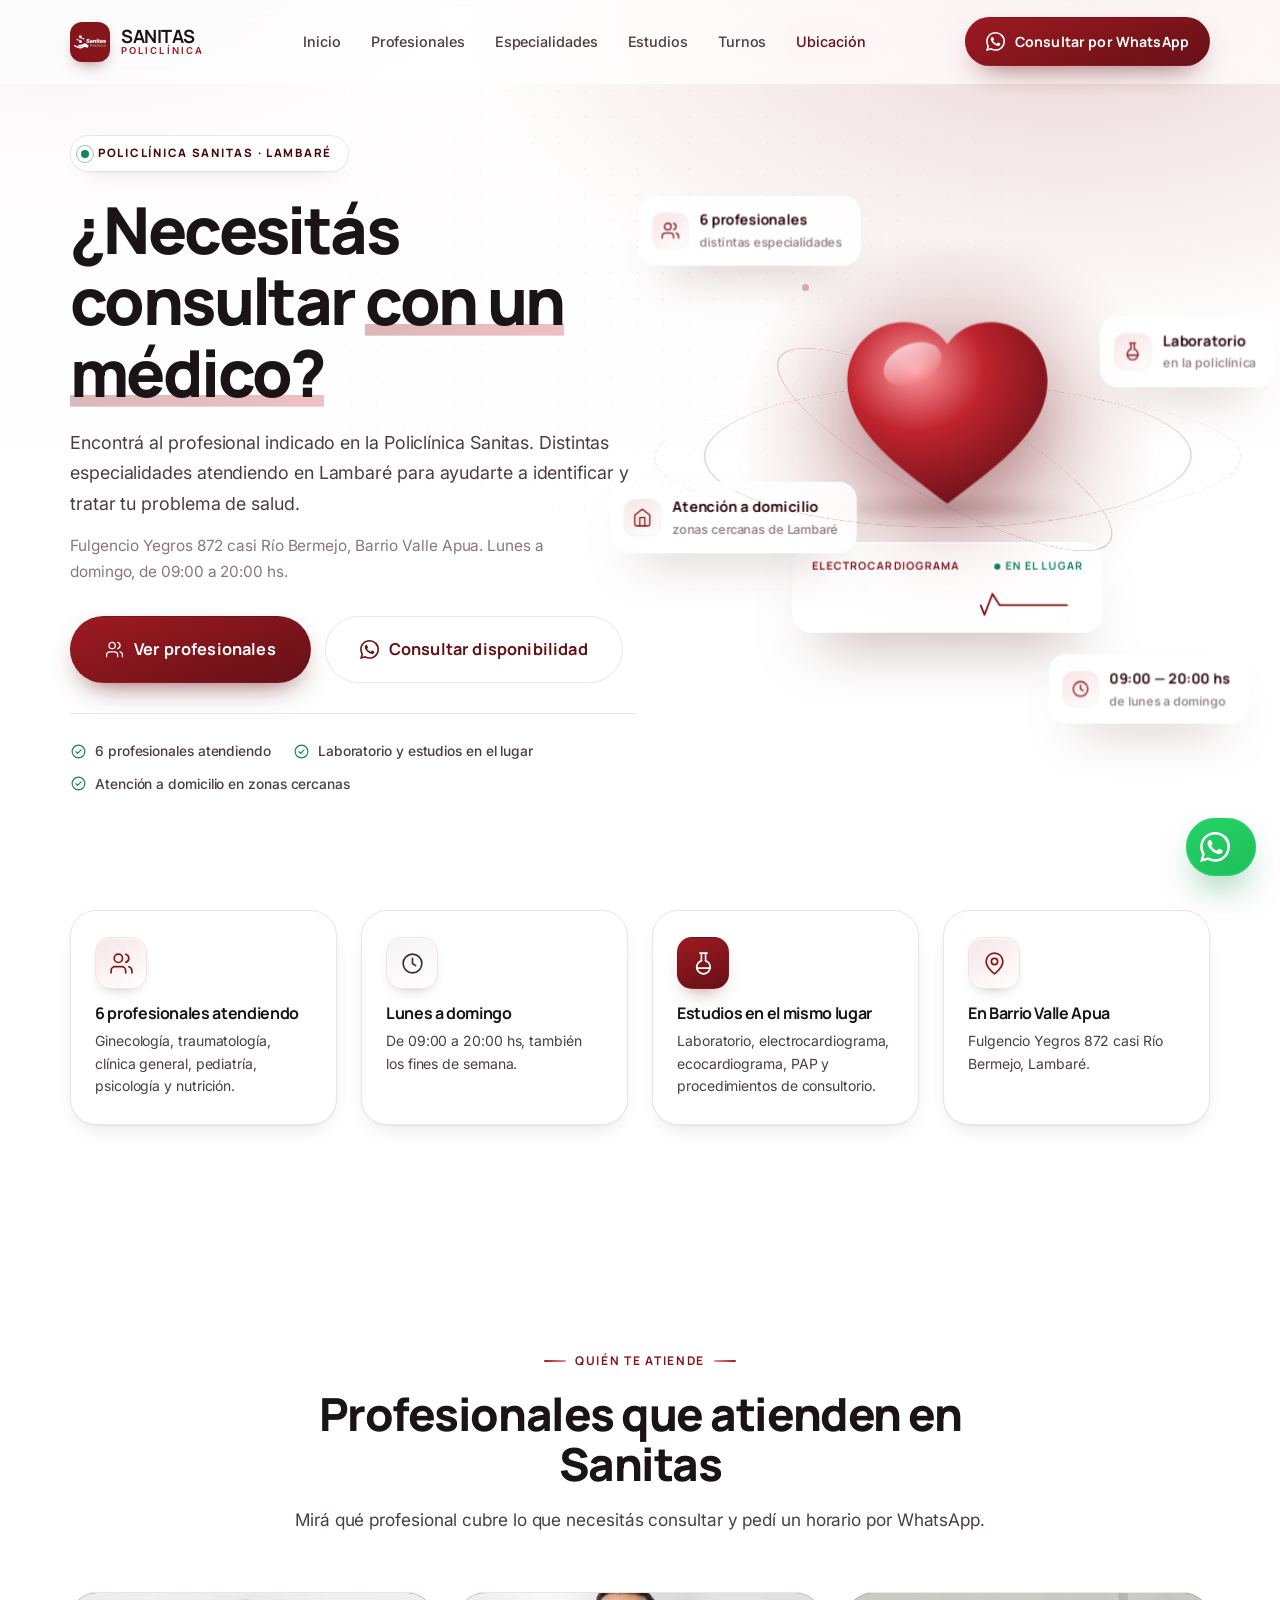
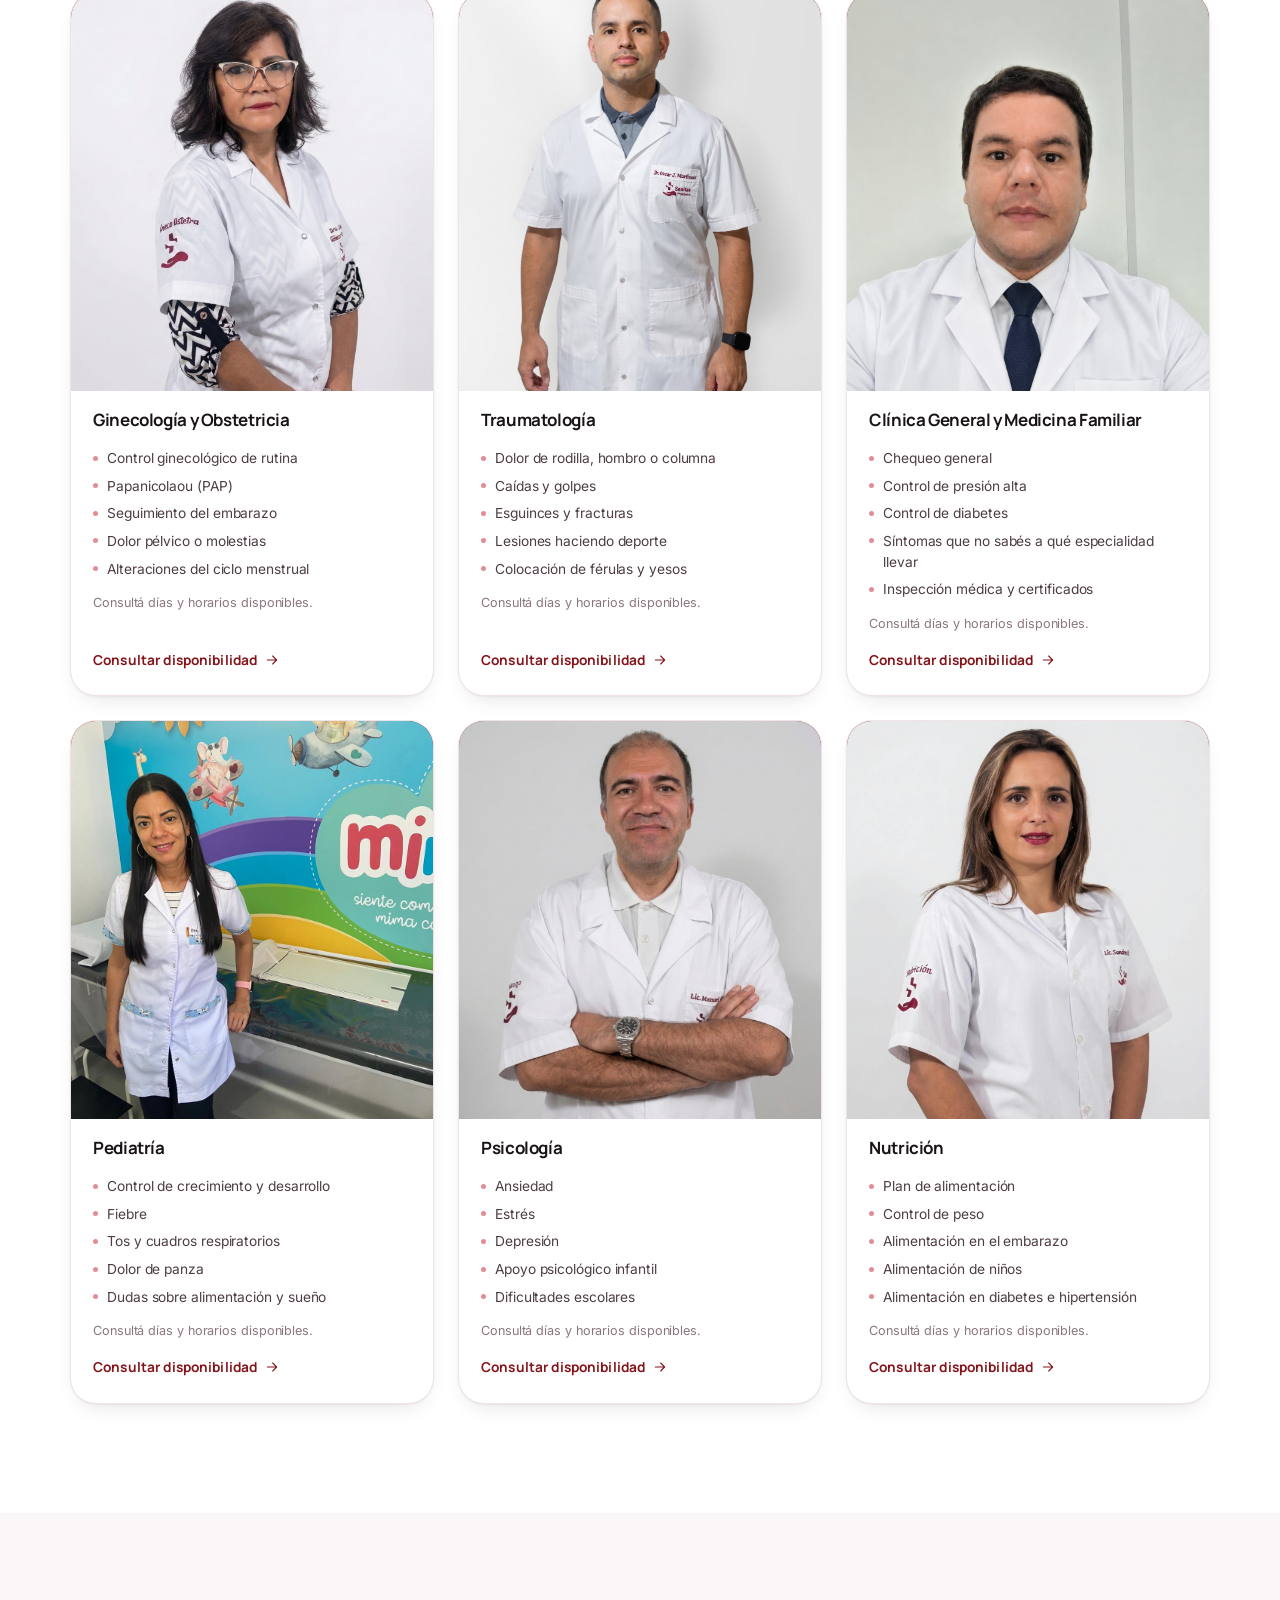
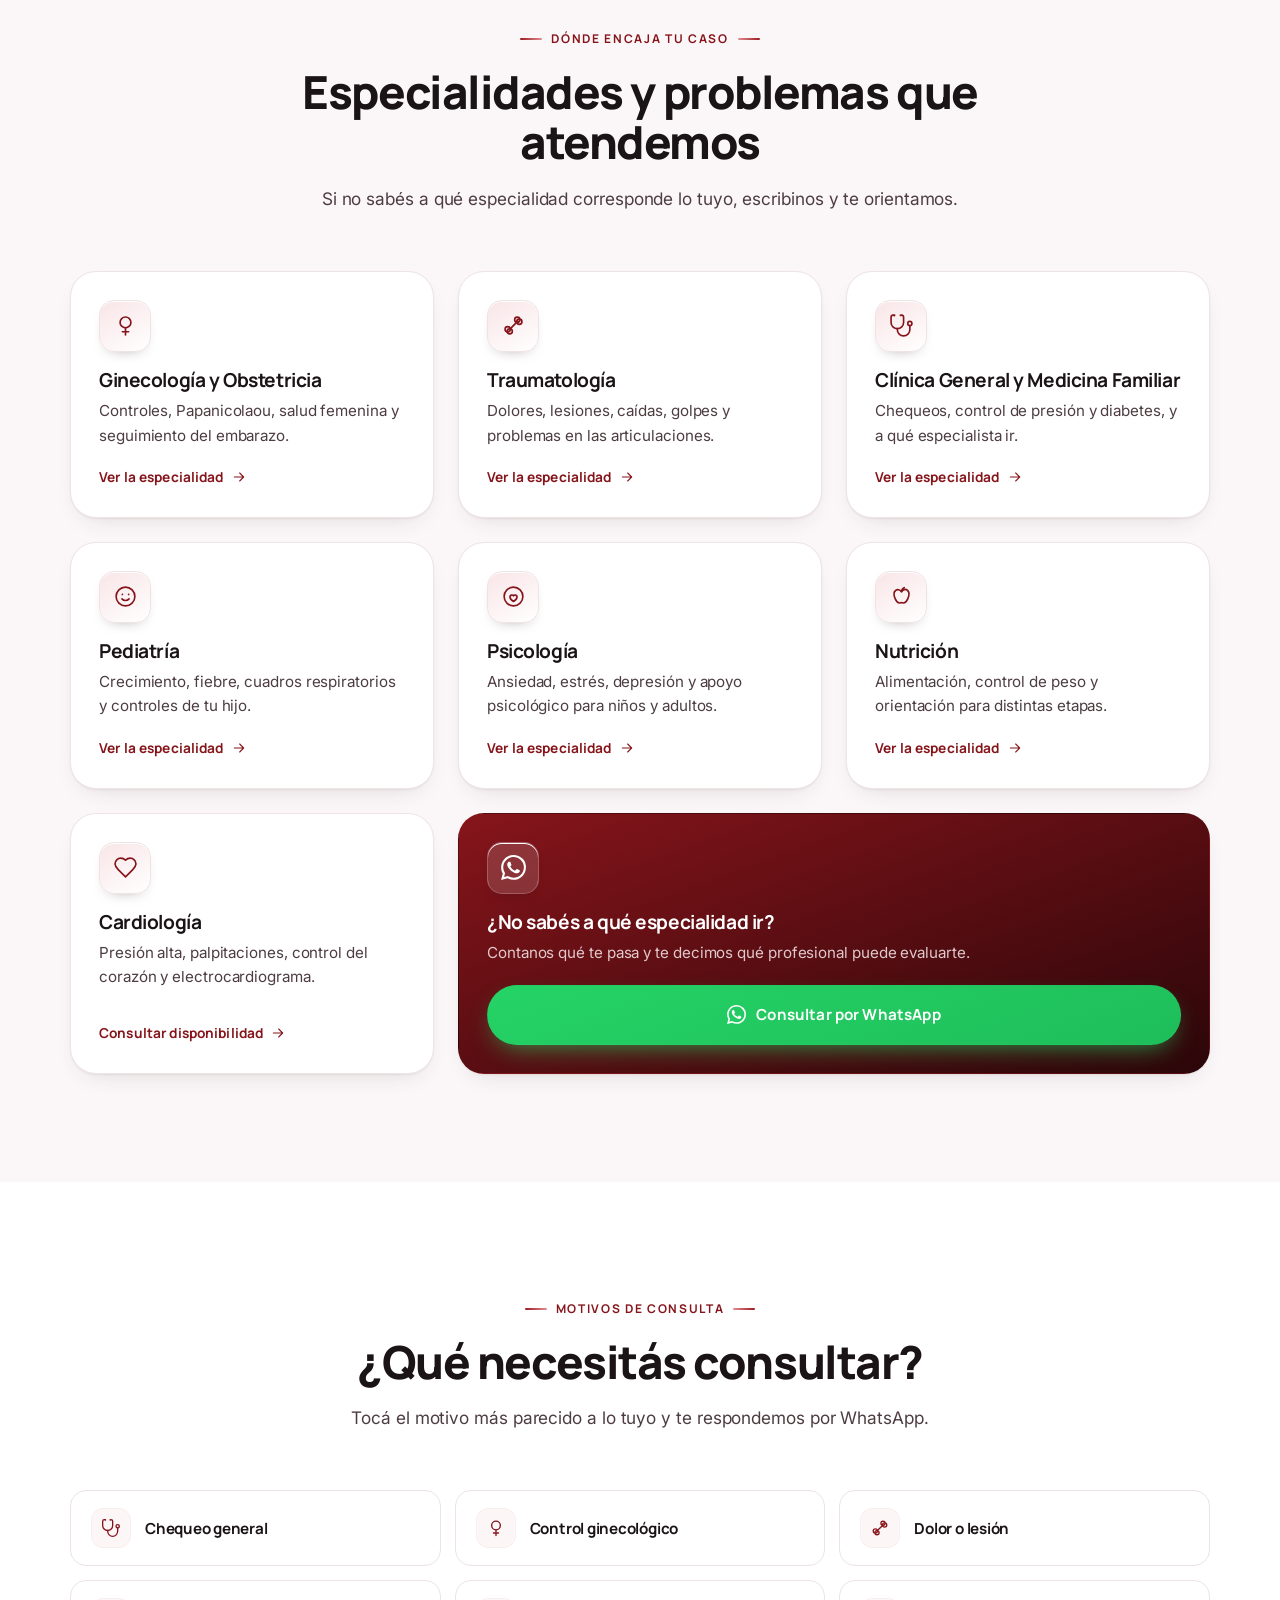
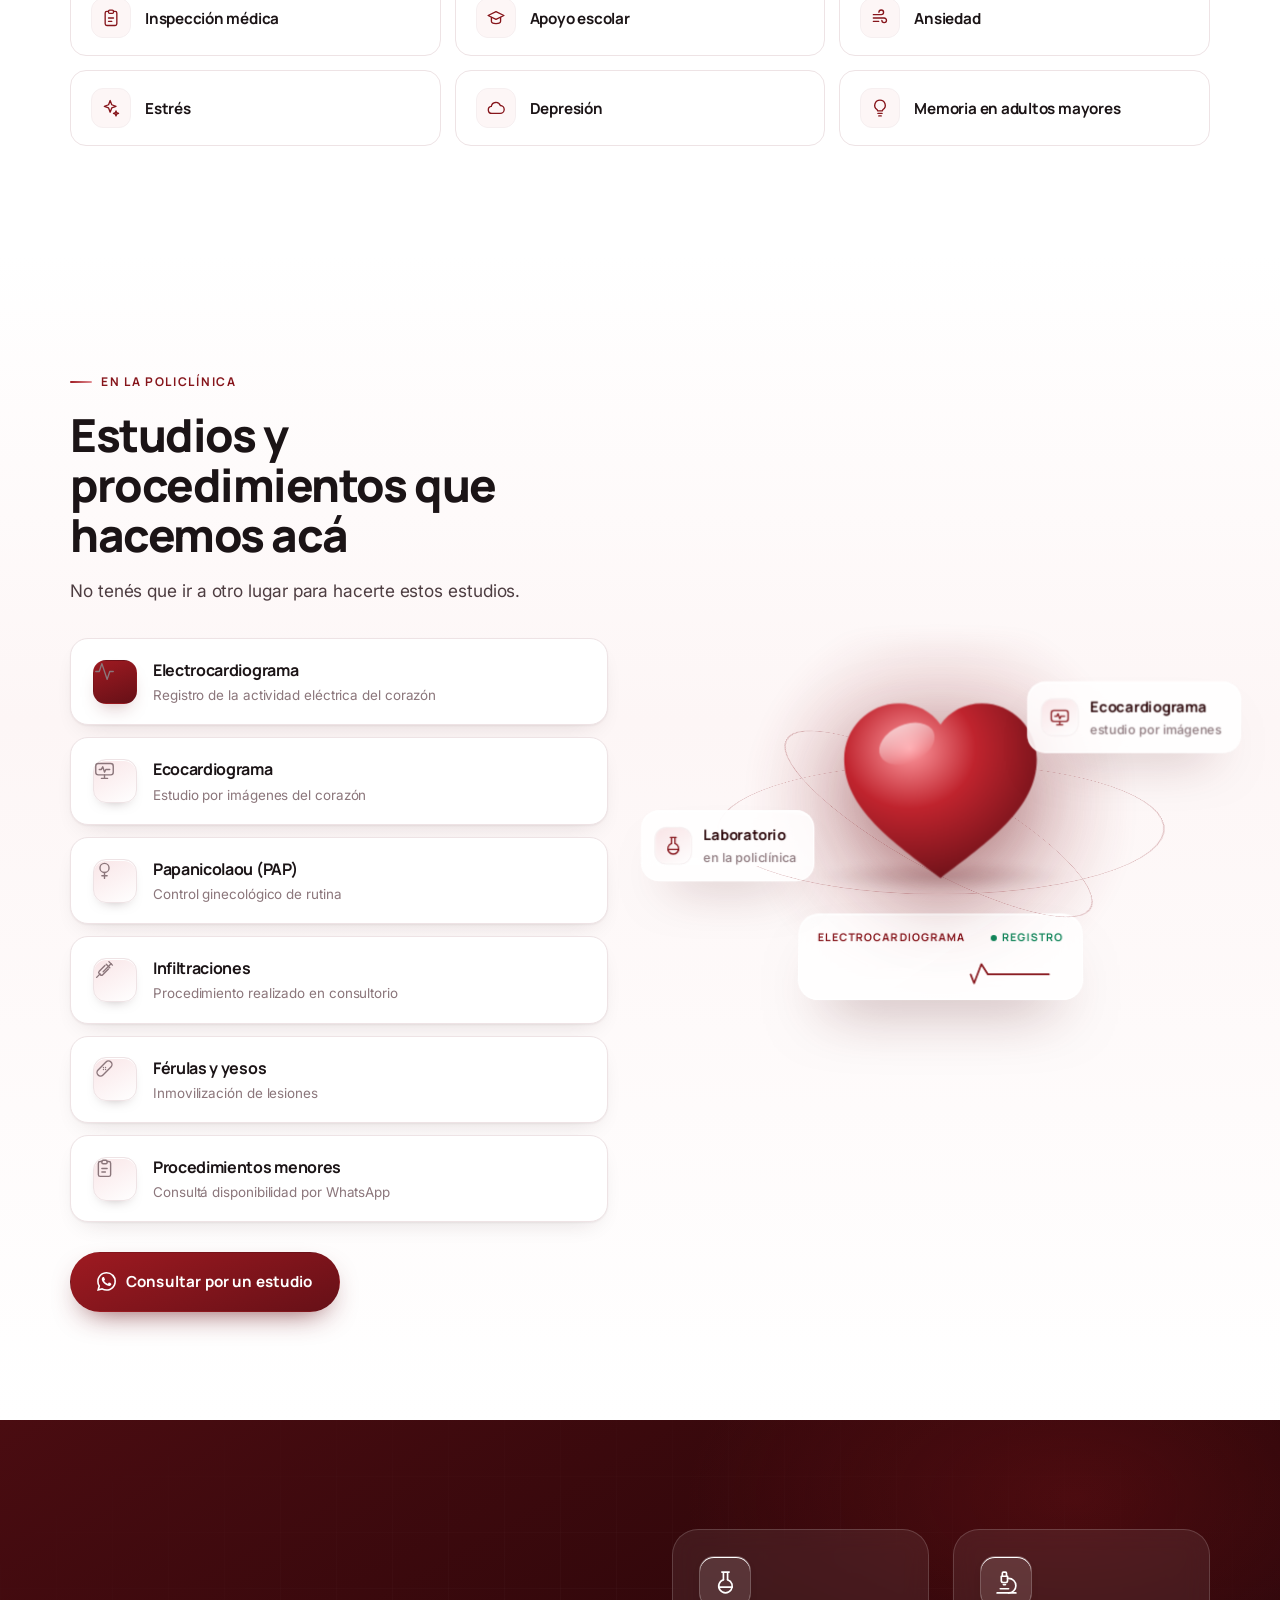
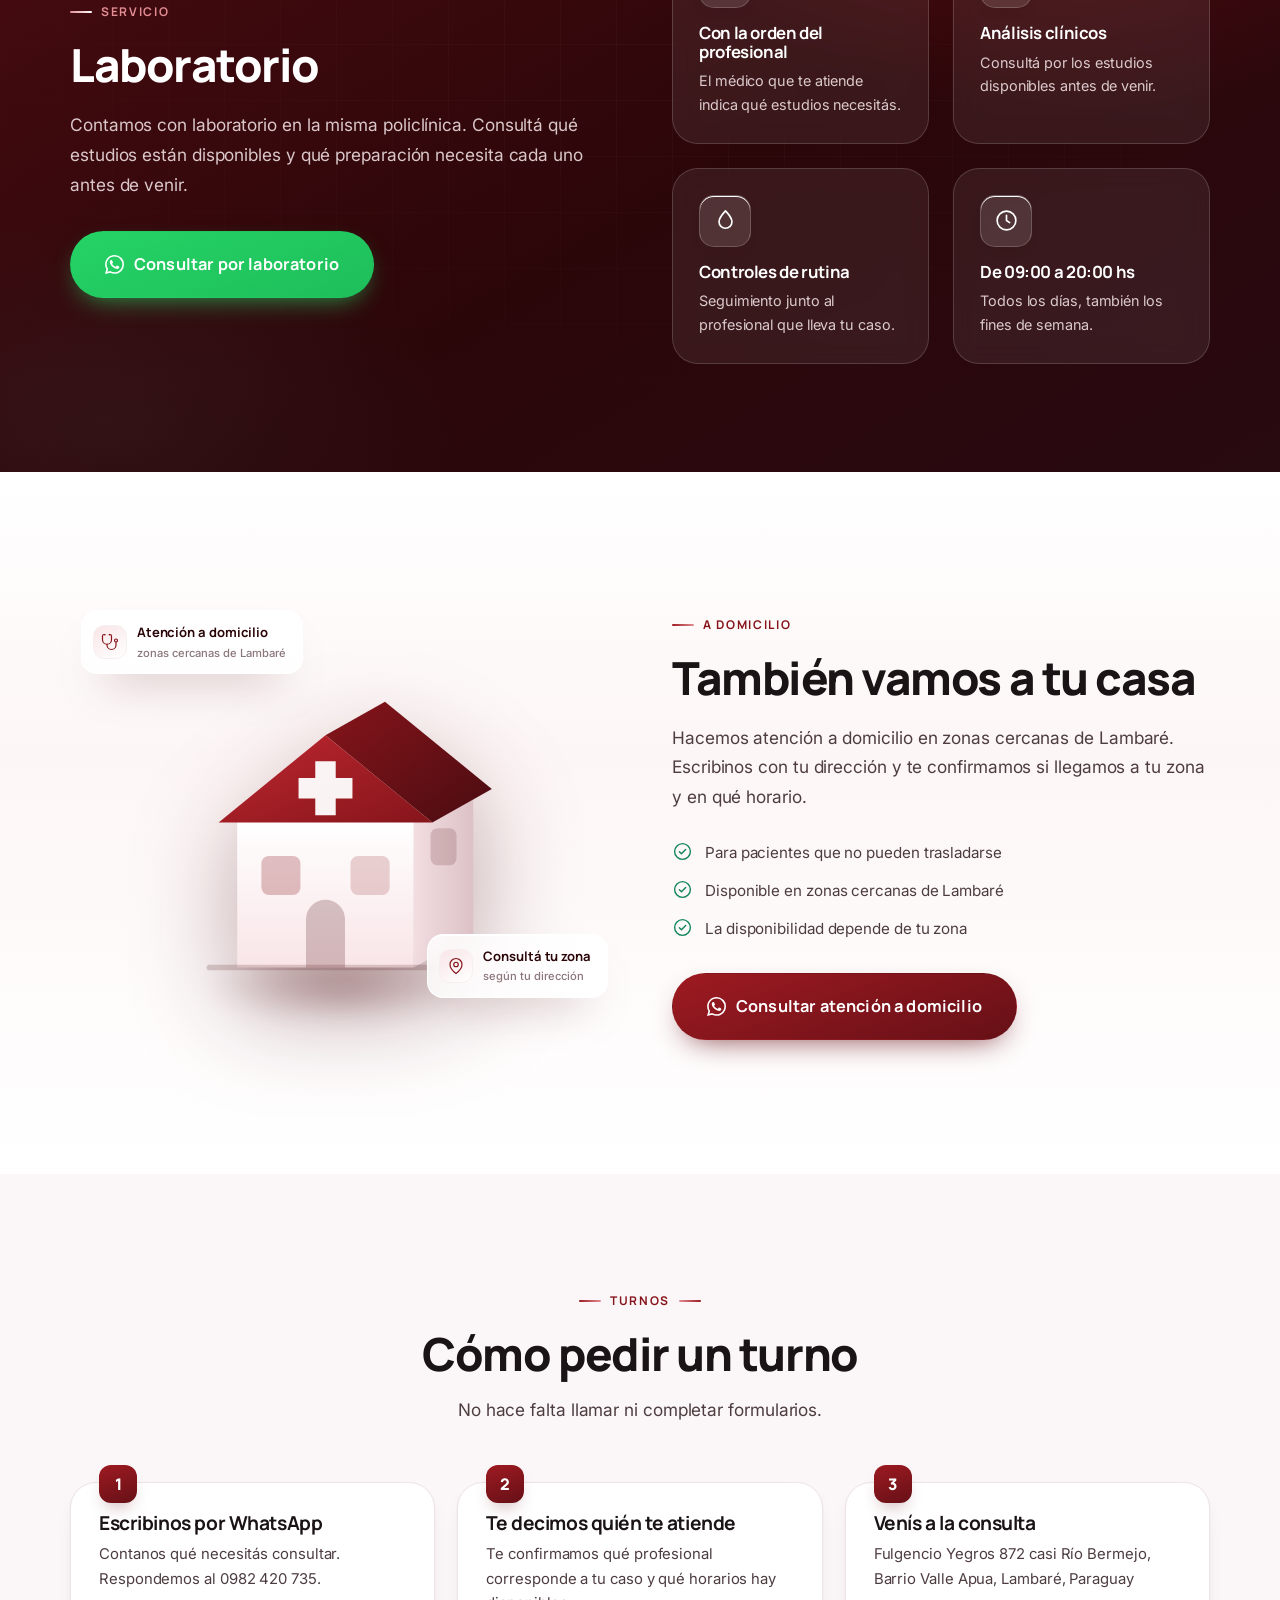
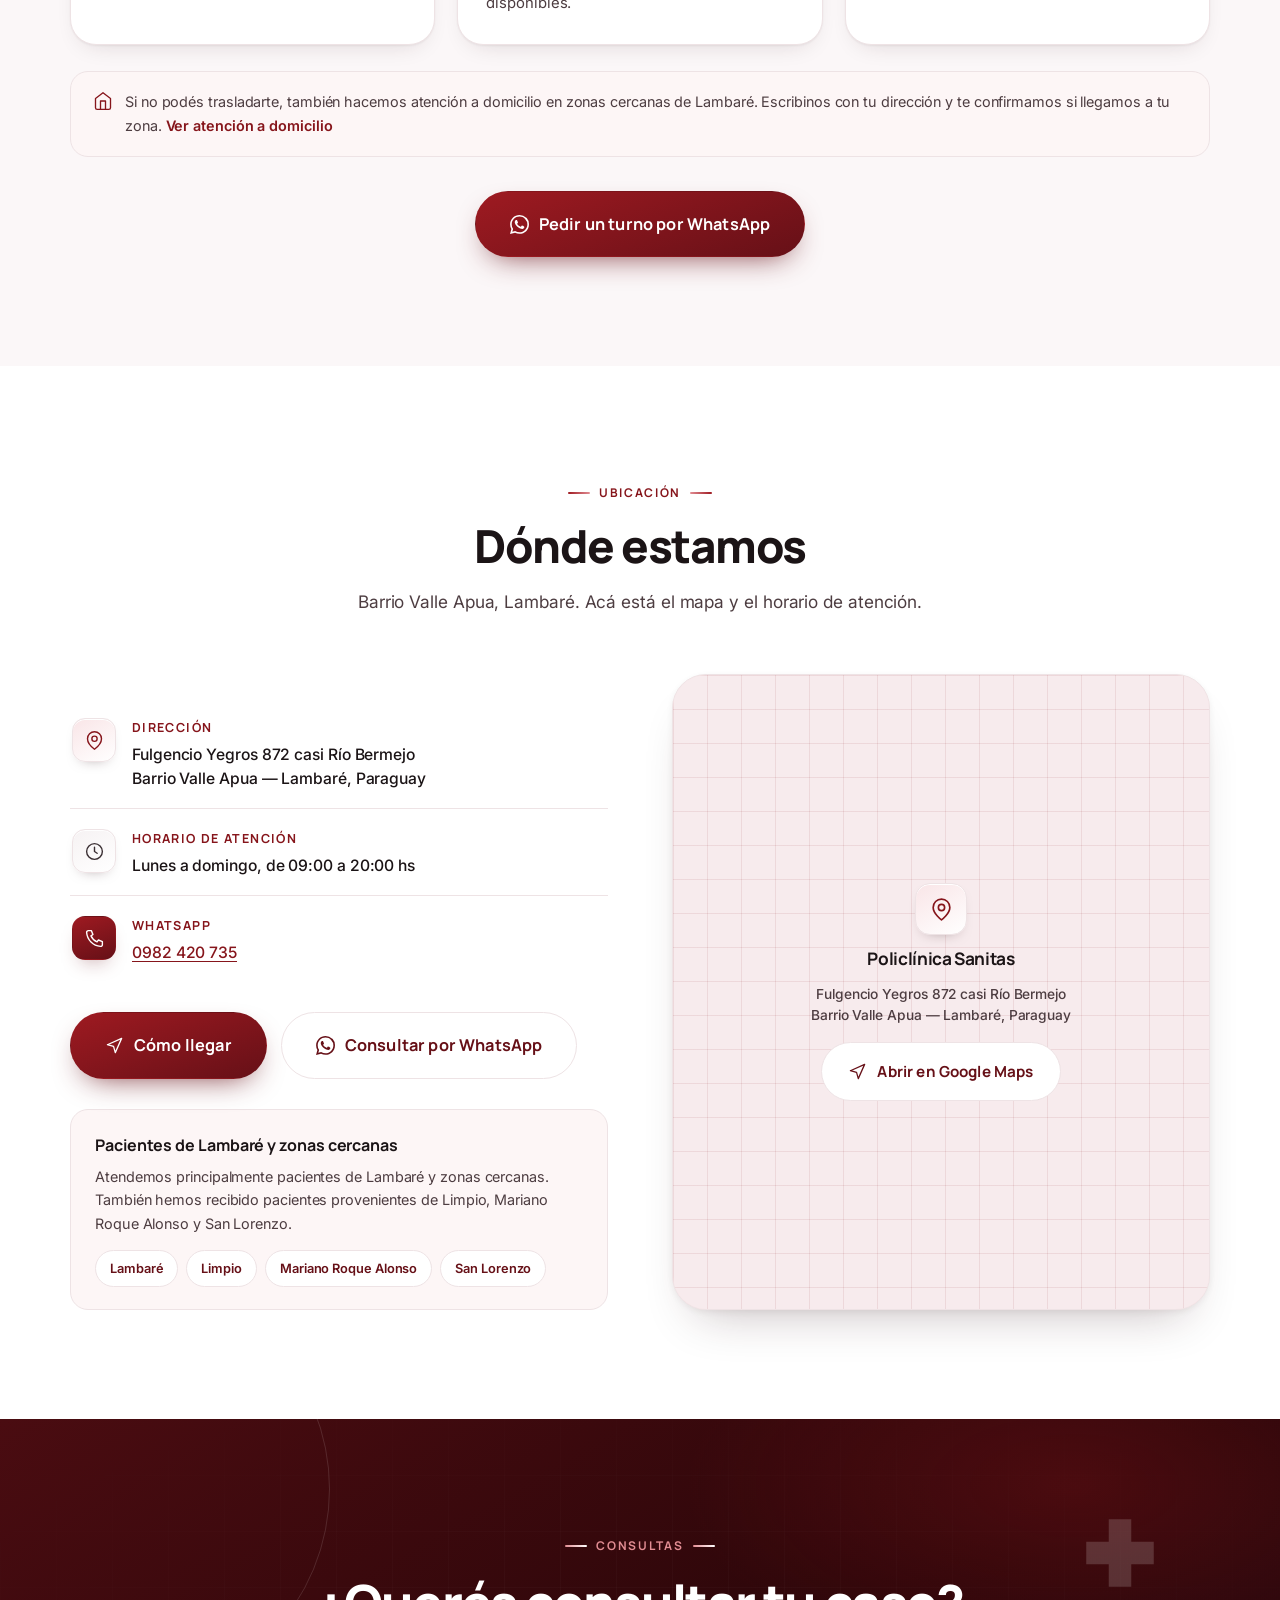
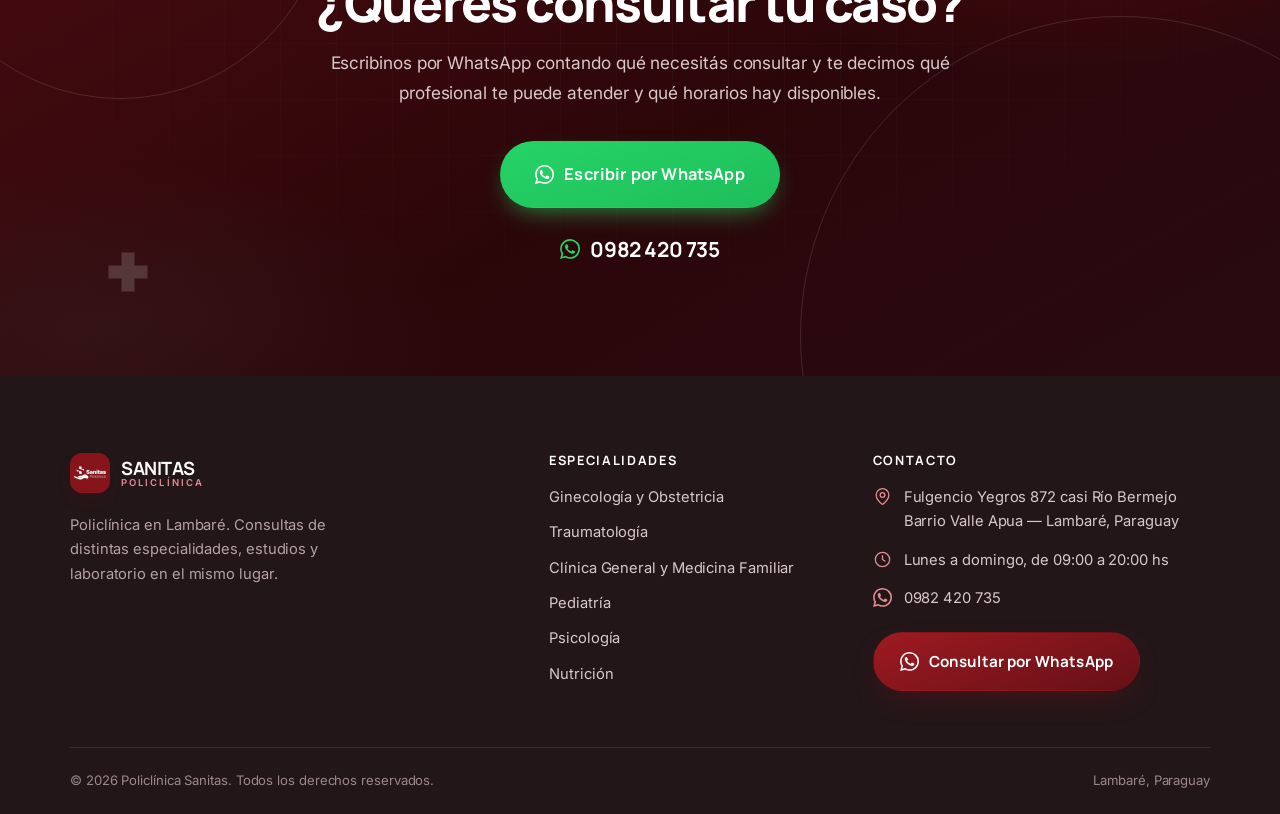
==== commit 04756c0f: "Reestrutura a página a partir da necessidade do paciente Ordem nova: necessidade -> profissionais ->" ====
--- a/index.html
+++ b/index.html
@@ -3,676 +3,22 @@
 <head>
 <meta charset="UTF-8">
 <meta name="viewport" content="width=device-width, initial-scale=1, viewport-fit=cover">
-<title>Policlínica Sanitas | Atención Médica en Lambaré</title>
-<meta name="description" content="Policlínica Sanitas en Lambaré, Paraguay. Atención médica, ginecología, pediatría, cardiología, psicología, nutrición, traumatología, laboratorio y más. Agendá tu consulta.">
-<meta name="theme-color" content="#9E1A21">
+<title>Policlínica Sanitas | Médicos en Lambaré</title>
+<meta name="description" content="Profesionales de ginecología, traumatología, clínica general, pediatría, psicología y nutrición atendiendo en Lambaré. Laboratorio, electrocardiograma y PAP en el mismo lugar. Consultá horarios por WhatsApp.">
+<meta name="theme-color" content="#86151B">
 <meta name="robots" content="index, follow">
 <link rel="canonical" href="https://policlinicasanitas.com.py/">
-
 <meta property="og:type" content="website">
 <meta property="og:locale" content="es_PY">
 <meta property="og:site_name" content="Policlínica Sanitas">
-<meta property="og:title" content="Policlínica Sanitas | Atención Médica en Lambaré">
-<meta property="og:description" content="Cuidamos de vos y de tu familia. Especialidades médicas, estudios, laboratorio y atención a domicilio en zonas cercanas de Lambaré.">
+<meta property="og:title" content="Policlínica Sanitas | Médicos en Lambaré">
+<meta property="og:description" content="Profesionales de ginecología, traumatología, clínica general, pediatría, psicología y nutrición atendiendo en Lambaré. Laboratorio, electrocardiograma y PAP en el mismo lugar. Consultá horarios por WhatsApp.">
 <meta name="twitter:card" content="summary_large_image">
-
-<link rel="icon" href="data:image/svg+xml,%3Csvg xmlns='http://www.w3.org/2000/svg' viewBox='0 0 32 32'%3E%3Crect width='32' height='32' rx='8' fill='%2306395C'/%3E%3Cpath d='M13 7h6v6h6v6h-6v6h-6v-6H7v-6h6z' fill='%23fff'/%3E%3C/svg%3E">
-
+<link rel="icon" href="fotos/logo.jpeg">
 <link rel="preconnect" href="https://fonts.googleapis.com">
 <link rel="preconnect" href="https://fonts.gstatic.com" crossorigin>
-<link rel="preload" as="style" href="https://fonts.googleapis.com/css2?family=Inter:wght@400;500;600&family=Manrope:wght@500;600;700;800&display=swap">
-<link rel="stylesheet" href="https://fonts.googleapis.com/css2?family=Inter:wght@400;500;600&family=Manrope:wght@500;600;700;800&display=swap" media="print" onload="this.media='all'">
-<noscript><link rel="stylesheet" href="https://fonts.googleapis.com/css2?family=Inter:wght@400;500;600&family=Manrope:wght@500;600;700;800&display=swap"></noscript>
-
-<style>
-/* ============================================================
-   POLICLÍNICA SANITAS — design tokens
-   ============================================================ */
-*,*::before,*::after{box-sizing:border-box}
-:root{
-  /* neutros cálidos, sesgados hacia el rojo de marca */
-  --ink:#1B1416; --ink-soft:#4D3D41; --muted:#8B767B;
-  /* rojo Sanitas */
-  --red-950:#2B0609; --red-900:#4A0C11; --red-800:#661017;
-  --red-700:#86151B; --red-600:#9E1A21; --red-500:#BE2730;
-  --red-300:#E28D93; --red-200:#F2C4C8;
-  --rose-50:#FDF6F6; --rose-100:#F9E5E7;
-  --accent:#86151B;
-  /* grafito de apoyo: variedad sin ensuciar la marca */
-  --graphite:#3A2F33; --graphite-900:#241C1F; --graphite-50:#F6F2F3;
-  /* verde sólo semántico: confirmaciones */
-  --ok:#12855A; --ok-50:#EAF6F0;
-  --line:#EEE3E5; --line-soft:#F6EFF0;
-  --white:#fff; --alt:#FBF7F8;
-  --wa:#25D366; --wa-700:#1EBE5A;
-  --r-sm:12px; --r:18px; --r-lg:26px; --r-xl:34px;
-  --sh-1:0 1px 2px rgba(45,18,24,.05), 0 10px 26px -14px rgba(45,18,24,.20);
-  --sh-2:0 2px 6px rgba(45,18,24,.06), 0 26px 50px -26px rgba(45,18,24,.30);
-  --sh-3:0 46px 90px -36px rgba(74,12,17,.42);
-  --maxw:1180px; --nav-h:84px;
-  --ease:cubic-bezier(.22,1,.36,1);
-}
-html{-webkit-text-size-adjust:100%; scroll-behavior:smooth; scroll-padding-top:96px; overflow-x:clip}
-body{
-  margin:0; background:var(--white); color:var(--ink);
-  font-family:Inter,system-ui,-apple-system,"Segoe UI",Roboto,Helvetica,Arial,sans-serif;
-  font-size:16.5px; line-height:1.65; letter-spacing:-.005em;
-  -webkit-font-smoothing:antialiased; overflow-x:hidden; overflow-x:clip;
-}
-img,svg{max-width:100%}
-img{height:auto; display:block}
-a{color:inherit; text-decoration:none}
-button{font:inherit; color:inherit}
-h1,h2,h3,h4{font-family:Manrope,Inter,system-ui,sans-serif; margin:0; line-height:1.1; letter-spacing:-.032em; font-weight:800; color:var(--ink)}
-p{margin:0}
-::selection{background:var(--red-200); color:var(--red-950)}
-:focus-visible{outline:3px solid var(--red-500); outline-offset:3px; border-radius:6px}
-
-/* ---------- layout ---------- */
-.wrap{width:100%; max-width:var(--maxw); margin-inline:auto; padding-inline:20px}
-.sec{padding-block:clamp(68px,8.5vw,124px); position:relative}
-.sec--alt{background:var(--alt)}
-.sec--sky{background:linear-gradient(180deg,#fff 0%,var(--rose-50) 40%,#fff 100%)}
-.grid{display:grid; gap:clamp(16px,2vw,24px)}
-.center{text-align:center}
-.sec-head{max-width:760px; margin-inline:auto; text-align:center; margin-bottom:clamp(36px,4.5vw,60px)}
-.sec-head.left{margin-inline:0; text-align:left}
-
-/* ---------- type ---------- */
-.eyebrow{
-  display:inline-flex; align-items:center; gap:9px; font-family:Manrope,sans-serif;
-  font-size:12px; font-weight:700; letter-spacing:.14em; text-transform:uppercase;
-  color:var(--red-700); margin-bottom:18px;
-}
-.eyebrow::before{content:""; width:22px; height:2px; border-radius:2px; background:linear-gradient(90deg,var(--red-600),var(--red-300))}
-.cta-final .eyebrow::after,
-.sec-head.center .eyebrow::after{content:""; width:22px; height:2px; border-radius:2px; background:linear-gradient(90deg,var(--red-300),var(--red-600))}
-h1{font-size:clamp(2.35rem,5.6vw,4.05rem); letter-spacing:-.04em}
-h2{font-size:clamp(1.85rem,3.7vw,2.85rem)}
-h3{font-size:clamp(1.08rem,1.5vw,1.24rem); letter-spacing:-.022em; font-weight:700}
-.lead{font-size:clamp(1.02rem,1.35vw,1.16rem); color:var(--ink-soft); line-height:1.72}
-.muted{color:var(--muted)}
-.small{font-size:.895rem; line-height:1.6}
-
-/* ---------- buttons ---------- */
-.btn{
-  display:inline-flex; align-items:center; justify-content:center; gap:10px;
-  font-family:Manrope,sans-serif; font-weight:700; font-size:.95rem; letter-spacing:.01em;
-  padding:16px 26px; border-radius:999px; border:1px solid transparent; cursor:pointer;
-  transition:transform .25s var(--ease), box-shadow .25s var(--ease), background .25s, color .25s, border-color .25s;
-  white-space:nowrap; min-height:54px;
-}
-.btn svg{width:19px; height:19px; flex:none}
-.btn:hover{transform:translateY(-2px)}
-.btn:active{transform:translateY(0)}
-.btn--wa{background:linear-gradient(160deg,var(--wa) 0%,var(--wa-700) 100%); color:#fff; box-shadow:0 10px 26px -10px rgba(37,211,102,.75)}
-.btn--wa:hover{box-shadow:0 16px 34px -12px rgba(37,211,102,.85)}
-.btn--brand{background:linear-gradient(160deg,var(--red-600),var(--red-800)); color:#fff; box-shadow:0 12px 30px -14px rgba(102,16,23,.85)}
-.btn--brand:hover{box-shadow:0 18px 38px -16px rgba(102,16,23,.95)}
-.btn--ghost{background:#fff; color:var(--red-800); border-color:var(--line)}
-.btn--ghost:hover{border-color:var(--red-300); background:var(--rose-50)}
-.btn--light{background:#fff; color:var(--red-800); box-shadow:0 14px 34px -14px rgba(26,17,19,.6)}
-.btn--outline-light{background:rgba(255,255,255,.06); color:#fff; border-color:rgba(255,255,255,.35)}
-.btn--outline-light:hover{background:rgba(255,255,255,.14)}
-.btn--lg{padding:19px 34px; font-size:1.02rem; min-height:62px}
-.btn--block{width:100%}
-.btn-row{display:flex; flex-wrap:wrap; gap:14px}
-
-/* ---------- icons ---------- */
-svg{fill:none; stroke:currentColor; stroke-width:1.6; stroke-linecap:round; stroke-linejoin:round}
-.ill{stroke:none}
-.ico{width:24px; height:24px}
-.itile{
-  width:52px; height:52px; border-radius:15px; display:grid; place-items:center; flex:none;
-  background:linear-gradient(150deg,var(--rose-100),#fff); color:var(--red-700);
-  border:1px solid var(--line); box-shadow:inset 0 1px 0 #fff, 0 6px 14px -10px rgba(45,18,24,.5);
-  transition:transform .35s var(--ease), color .3s, background .3s, border-color .3s;
-}
-.itile .ico{width:25px; height:25px}
-.itile--soft{background:linear-gradient(150deg,var(--graphite-50),#fff); color:var(--graphite)}
-.itile--accent{background:linear-gradient(160deg,var(--red-600),var(--red-800)); color:#fff; border-color:transparent; box-shadow:0 10px 22px -14px rgba(102,16,23,.9)}
-.itile--dark{background:linear-gradient(150deg,var(--graphite),var(--graphite-900)); color:#fff; border-color:transparent}
-
-/* ---------- cards ---------- */
-.card{
-  background:#fff; border:1px solid var(--line); border-radius:var(--r-lg); padding:28px;
-  box-shadow:var(--sh-1); position:relative; overflow:hidden;
-  transition:transform .4s var(--ease), box-shadow .4s var(--ease), border-color .3s;
-}
-.card::after{
-  content:""; position:absolute; inset:0; border-radius:inherit; pointer-events:none; opacity:0;
-  background:radial-gradient(420px 180px at 12% -10%, rgba(134,21,27,.10), transparent 70%);
-  transition:opacity .4s;
-}
-.card:hover{transform:translateY(-6px); box-shadow:var(--sh-2); border-color:var(--red-200)}
-.card:hover::after{opacity:1}
-.card:hover .itile{transform:translateY(-2px) scale(1.05)}
-.card h3{margin:18px 0 8px}
-.card p{color:var(--ink-soft); font-size:.95rem; line-height:1.62}
-.card-link{
-  display:inline-flex; align-items:center; gap:7px; margin-top:18px; font-family:Manrope,sans-serif;
-  font-weight:700; font-size:.855rem; color:var(--red-700); letter-spacing:.01em;
-}
-.card-link svg{width:16px; height:16px; transition:transform .3s var(--ease)}
-.card:hover .card-link svg{transform:translateX(4px)}
-
-/* ---------- header ---------- */
-.hdr{
-  position:fixed; inset:0 0 auto 0; z-index:90; height:var(--nav-h);
-  display:flex; align-items:center; border-bottom:1px solid transparent;
-  background:rgba(255,255,255,.70); backdrop-filter:blur(16px) saturate(1.5); -webkit-backdrop-filter:blur(16px) saturate(1.5);
-  transition:height .35s var(--ease), background .35s, border-color .35s, box-shadow .35s;
-}
-.hdr.stuck{height:66px; background:rgba(255,255,255,.88); border-color:var(--line-soft); box-shadow:0 10px 34px -26px rgba(45,18,24,.8)}
-.hdr .wrap{display:flex; align-items:center; justify-content:space-between; gap:18px}
-.logo{display:flex; align-items:center; gap:11px; font-family:Manrope,sans-serif; font-weight:800; letter-spacing:-.03em}
-.logo-mark{
-  width:40px; height:40px; border-radius:12px; flex:none; object-fit:cover; display:block;
-  background:var(--red-700);
-  box-shadow:0 8px 18px -10px rgba(74,12,17,.9);
-  transition:transform .35s var(--ease);
-}
-.logo:hover .logo-mark{transform:rotate(-6deg) scale(1.05)}
-.logo-mark svg{width:20px; height:20px; color:#fff}
-.logo-txt{line-height:1.05}
-.logo-txt b{display:block; font-size:1.14rem}
-.logo-txt span{display:block; font-family:Inter,sans-serif; font-size:9.5px; font-weight:600; letter-spacing:.22em; text-transform:uppercase; color:var(--red-600)}
-.nav{display:flex; align-items:center; gap:4px}
-.nav a{
-  font-size:.9rem; font-weight:500; color:var(--ink-soft); padding:9px 13px; border-radius:999px;
-  transition:color .25s, background .25s;
-}
-.nav a:hover{color:var(--red-900); background:var(--rose-50)}
-.hdr-cta{display:flex; align-items:center; gap:10px}
-.hdr .btn{padding:12px 20px; min-height:46px; font-size:.88rem}
-.burger{
-  display:none; width:46px; height:46px; border-radius:13px; border:1px solid var(--line);
-  background:#fff; align-items:center; justify-content:center; cursor:pointer;
-}
-.burger .ico{width:22px; height:22px}
-.mnav{
-  position:fixed; inset:var(--nav-h) 0 auto 0; z-index:85; background:rgba(255,255,255,.97);
-  backdrop-filter:blur(18px); border-bottom:1px solid var(--line); padding:14px 20px 24px;
-  transform:translateY(-14px); opacity:0; pointer-events:none; transition:opacity .3s, transform .3s var(--ease);
-  box-shadow:0 30px 60px -34px rgba(45,18,24,.6); max-height:calc(100dvh - var(--nav-h)); overflow:auto;
-}
-.mnav.open{opacity:1; transform:none; pointer-events:auto}
-.mnav a{display:block; padding:14px 6px; font-family:Manrope,sans-serif; font-weight:600; border-bottom:1px solid var(--line-soft)}
-.mnav .btn{margin-top:18px}
-</style>
-<style>
-/* ============================================================
-   HERO + composición 3D
-   ============================================================ */
-.hero{position:relative; padding-top:calc(var(--nav-h) + clamp(28px,4vw,58px)); padding-bottom:clamp(56px,7vw,96px); overflow:hidden}
-.hero::before{
-  content:""; position:absolute; inset:-20% -10% auto -10%; height:120%; z-index:-2;
-  background:
-    radial-gradient(58% 46% at 78% 18%, rgba(134,21,27,.16), transparent 68%),
-    radial-gradient(42% 38% at 12% 6%, rgba(58,47,51,.10), transparent 70%),
-    linear-gradient(180deg,#FFFCFC 0%,#fff 72%);
-}
-.hero::after{
-  content:""; position:absolute; inset:0; z-index:-1; pointer-events:none; opacity:.5;
-  background-image:radial-gradient(rgba(134,21,27,.13) 1px, transparent 1px);
-  background-size:26px 26px;
-  -webkit-mask-image:radial-gradient(60% 55% at 50% 30%, #000, transparent 72%);
-  mask-image:radial-gradient(60% 55% at 50% 30%, #000, transparent 72%);
-}
-.hero-grid{display:grid; grid-template-columns:1.04fr .96fr; gap:clamp(24px,4vw,56px); align-items:center}
-.badge{
-  display:inline-flex; align-items:center; gap:9px; padding:8px 16px 8px 10px; border-radius:999px;
-  background:rgba(255,255,255,.8); border:1px solid var(--line); box-shadow:var(--sh-1);
-  font-family:Manrope,sans-serif; font-size:11.5px; font-weight:800; letter-spacing:.15em; text-transform:uppercase; color:var(--red-900);
-  backdrop-filter:blur(8px);
-}
-.badge .dot{width:8px; height:8px; border-radius:50%; background:var(--ok); position:relative; flex:none}
-.badge .dot::after{content:""; position:absolute; inset:-5px; border-radius:50%; border:1.5px solid rgba(18,133,90,.45); animation:ping 2.6s var(--ease) infinite}
-@keyframes ping{0%{transform:scale(.6); opacity:1}80%,100%{transform:scale(1.5); opacity:0}}
-.hero h1{margin:22px 0 20px}
-.hero h1 .u{
-  -webkit-box-decoration-break:clone; box-decoration-break:clone;
-  background-image:linear-gradient(90deg,rgba(134,21,27,.30),rgba(226,141,147,.55));
-  background-repeat:no-repeat; background-position:0 88%; background-size:0 .18em;
-  animation:swipe .9s .5s var(--ease) forwards;
-}
-@keyframes swipe{to{background-size:100% .18em}}
-.hero-sub{font-size:clamp(1.04rem,1.4vw,1.2rem); color:var(--ink-soft); max-width:52ch; line-height:1.7}
-.hero-note{margin-top:14px; color:var(--muted); font-size:.96rem; max-width:50ch}
-.hero .btn-row{margin-top:32px}
-.hero-mini{display:flex; flex-wrap:wrap; gap:10px 22px; margin-top:30px; padding-top:26px; border-top:1px solid var(--line)}
-.hero-mini span{display:inline-flex; align-items:center; gap:8px; font-size:.86rem; color:var(--ink-soft); font-weight:500}
-.hero-mini svg{width:17px; height:17px; color:var(--ok); flex:none}
-
-/* --- escena 3D --- */
-.scene{position:relative; width:100%; aspect-ratio:1/1.02; perspective:1400px; perspective-origin:52% 42%}
-.scene-in{position:absolute; inset:0; transform-style:preserve-3d; transition:transform .9s var(--ease); will-change:transform}
-.glow{
-  position:absolute; left:50%; top:47%; width:78%; aspect-ratio:1; transform:translate(-50%,-50%);
-  background:radial-gradient(circle at 50% 45%, rgba(134,21,27,.30), rgba(134,21,27,.07) 52%, transparent 70%);
-  filter:blur(8px);
-}
-.ring{
-  position:absolute; left:50%; top:46%; border-radius:50%; border:1.5px solid rgba(134,21,27,.30);
-  transform-style:preserve-3d;
-}
-.ring i{
-  position:absolute; width:10px; height:10px; border-radius:50%; top:-5px; left:calc(50% - 5px);
-  background:radial-gradient(circle at 35% 30%, #fff, var(--red-500));
-  box-shadow:0 0 14px rgba(134,21,27,.9);
-}
-.ring--a{width:92%; aspect-ratio:1; transform:translate(-50%,-50%) rotateX(74deg); animation:spinZ 28s linear infinite}
-.ring--b{width:72%; aspect-ratio:1; border-color:rgba(134,21,27,.30); transform:translate(-50%,-50%) rotateX(74deg) rotateY(28deg); animation:spinZ 20s linear infinite reverse}
-.ring--c{width:110%; aspect-ratio:1; border-style:dashed; border-color:rgba(134,21,27,.14); transform:translate(-50%,-50%) rotateX(78deg); animation:spinZ 46s linear infinite}
-@keyframes spinZ{to{transform:translate(-50%,-50%) rotateX(74deg) rotateZ(360deg)}}
-.ring--b{animation-name:spinZb}
-@keyframes spinZb{from{transform:translate(-50%,-50%) rotateX(74deg) rotateY(28deg) rotateZ(0)}to{transform:translate(-50%,-50%) rotateX(74deg) rotateY(28deg) rotateZ(360deg)}}
-.ring--c{animation-name:spinZc}
-@keyframes spinZc{from{transform:translate(-50%,-50%) rotateX(78deg) rotateZ(0)}to{transform:translate(-50%,-50%) rotateX(78deg) rotateZ(360deg)}}
-
-.pedestal{
-  position:absolute; left:50%; top:58%; width:56%; aspect-ratio:2.6/1; transform:translate(-50%,-50%) rotateX(74deg);
-  border-radius:50%; background:radial-gradient(ellipse at 50% 50%, rgba(74,12,17,.22), transparent 66%); filter:blur(10px);
-}
-.heart-wrap{
-  position:absolute; left:50%; top:40%; width:42%; transform:translate(-50%,-50%) translateZ(80px);
-  animation:bob 7s ease-in-out infinite; transform-style:preserve-3d;
-}
-@keyframes bob{0%,100%{transform:translate(-50%,-50%) translateZ(80px) translateY(0)}50%{transform:translate(-50%,-50%) translateZ(80px) translateY(-14px)}}
-.heart-wrap svg{filter:drop-shadow(0 26px 34px rgba(102,16,23,.35)); animation:beat 2.4s ease-in-out infinite}
-@keyframes beat{0%,72%,100%{transform:scale(1)}12%{transform:scale(1.055)}24%{transform:scale(.99)}34%{transform:scale(1.035)}}
-
-.ecg-card{
-  position:absolute; left:50%; top:72%; width:58%; transform:translate(-50%,-50%) translateZ(34px) rotateX(6deg);
-  background:rgba(255,255,255,.78); border:1px solid rgba(255,255,255,.9); border-radius:20px;
-  box-shadow:0 30px 60px -30px rgba(74,12,17,.55), inset 0 1px 0 #fff;
-  backdrop-filter:blur(14px) saturate(1.3); -webkit-backdrop-filter:blur(14px) saturate(1.3);
-  padding:14px 18px; animation:bob2 9s ease-in-out infinite;
-}
-@keyframes bob2{0%,100%{transform:translate(-50%,-50%) translateZ(34px) rotateX(6deg) translateY(0)}50%{transform:translate(-50%,-50%) translateZ(34px) rotateX(6deg) translateY(9px)}}
-.ecg-card .lbl{display:flex; justify-content:space-between; align-items:center; font-size:10.5px; font-weight:700; letter-spacing:.1em; text-transform:uppercase; color:var(--red-700); margin-bottom:6px; font-family:Manrope,sans-serif}
-.ecg-card .lbl em{font-style:normal; color:var(--ok); display:inline-flex; align-items:center; gap:5px}
-.ecg-card .lbl em::before{content:""; width:6px; height:6px; border-radius:50%; background:var(--ok); animation:blink 1.6s ease-in-out infinite}
-@keyframes blink{50%{opacity:.25}}
-.ecg-card svg{width:100%; height:auto; display:block}
-.ecg-line{stroke:var(--accent); stroke-width:2.4; fill:none; stroke-linecap:round; stroke-linejoin:round;
-  stroke-dasharray:340; stroke-dashoffset:340; animation:trace 3.4s linear infinite}
-@keyframes trace{to{stroke-dashoffset:-340}}
-
-.chip3d{
-  position:absolute; display:flex; align-items:center; gap:10px; padding:11px 16px 11px 11px; border-radius:16px;
-  background:rgba(255,255,255,.84); border:1px solid rgba(255,255,255,.95);
-  box-shadow:0 24px 46px -26px rgba(74,12,17,.55), 0 1px 0 rgba(255,255,255,.9) inset;
-  backdrop-filter:blur(14px) saturate(1.4); -webkit-backdrop-filter:blur(14px) saturate(1.4);
-  font-family:Manrope,sans-serif; font-weight:700; font-size:.815rem; color:var(--red-950); white-space:nowrap;
-}
-.chip3d small{display:block; font-family:Inter,sans-serif; font-weight:500; font-size:.7rem; color:var(--muted); letter-spacing:0}
-.chip3d .b{width:34px; height:34px; border-radius:11px; display:grid; place-items:center; flex:none; background:linear-gradient(150deg,var(--rose-100),#fff); color:var(--red-700); border:1px solid var(--line-soft)}
-.chip3d .b .ico{width:18px; height:18px}
-.chip3d--1{top:3%; left:-4%; transform:translateZ(120px); animation:float1 8s ease-in-out infinite}
-.chip3d--2{top:24%; right:-6%; transform:translateZ(150px); animation:float2 10s ease-in-out infinite}
-.chip3d--3{top:52%; left:-8%; transform:translateZ(140px); animation:float2 9s ease-in-out infinite .6s}
-.chip3d--4{bottom:6%; right:-3%; transform:translateZ(110px); animation:float1 11s ease-in-out infinite .4s}
-@keyframes float1{0%,100%{translate:0 0}50%{translate:0 -13px}}
-@keyframes float2{0%,100%{translate:0 0}50%{translate:0 12px}}
-.particles i{position:absolute; border-radius:50%; background:var(--red-500); opacity:.35; animation:drift 12s ease-in-out infinite}
-@keyframes drift{0%,100%{transform:translate3d(0,0,0)}50%{transform:translate3d(6px,-22px,40px)}}
-
-/* ============================================================
-   COMPONENTES
-   ============================================================ */
-/* barra de confianza */
-.trust{margin-top:clamp(-10px,0vw,0px)}
-.trust-grid{grid-template-columns:repeat(4,1fr)}
-.trust .card{padding:26px 24px}
-.trust .card h3{font-size:1.02rem; margin:16px 0 7px}
-.trust .card p{font-size:.885rem}
-
-/* sobre */
-.split{display:grid; grid-template-columns:1fr 1fr; gap:clamp(28px,5vw,70px); align-items:center}
-.media{position:relative}
-.media-frame{
-  position:relative; border-radius:var(--r-xl); overflow:hidden; aspect-ratio:4/3.4;
-  background:linear-gradient(155deg,var(--red-800) 0%,var(--red-950) 60%,#2A0B12 100%);
-  box-shadow:var(--sh-3); border:1px solid rgba(255,255,255,.1);
-}
-.media-frame img{width:100%; height:100%; object-fit:cover}
-.media-frame .ph{position:absolute; inset:0; display:grid; place-items:center; overflow:hidden}
-.media-frame .ph::before{
-  content:""; position:absolute; inset:-30%;
-  background:
-    radial-gradient(38% 34% at 26% 22%, rgba(134,21,27,.55), transparent 70%),
-    radial-gradient(34% 30% at 78% 74%, rgba(134,21,27,.42), transparent 72%);
-}
-.media-frame .ph .grid-lines{position:absolute; inset:0; opacity:.22;
-  background-image:linear-gradient(rgba(255,255,255,.35) 1px,transparent 1px),linear-gradient(90deg,rgba(255,255,255,.35) 1px,transparent 1px);
-  background-size:44px 44px;
-  -webkit-mask-image:radial-gradient(70% 70% at 50% 50%,#000,transparent 78%); mask-image:radial-gradient(70% 70% at 50% 50%,#000,transparent 78%)}
-.media-frame .ph .emblem{position:relative; width:40%; color:rgba(255,255,255,.92); filter:drop-shadow(0 20px 40px rgba(0,0,0,.35))}
-.float-card{
-  position:absolute; background:rgba(255,255,255,.86); border:1px solid rgba(255,255,255,.95); border-radius:20px;
-  padding:16px 20px; box-shadow:0 30px 60px -30px rgba(74,12,17,.6); backdrop-filter:blur(16px) saturate(1.4);
-  -webkit-backdrop-filter:blur(16px) saturate(1.4);
-}
-.float-card b{font-family:Manrope,sans-serif; font-size:1.5rem; display:block; letter-spacing:-.03em; line-height:1.1; color:var(--red-900)}
-.float-card span{font-size:.78rem; color:var(--muted); font-weight:500}
-.float-card--br{right:-6%; bottom:8%; animation:float1 9s ease-in-out infinite}
-.float-card--tl{left:-7%; top:9%; display:flex; align-items:center; gap:12px; animation:float2 11s ease-in-out infinite}
-.checklist{display:grid; gap:13px; margin-top:28px}
-.checklist li{display:flex; gap:12px; align-items:flex-start; list-style:none; color:var(--ink-soft); font-size:.95rem}
-.checklist svg{width:21px; height:21px; flex:none; color:var(--ok); margin-top:1px}
-ul.checklist{padding:0; margin-left:0}
-
-/* fotos: la imagen tapa el placeholder de marca; si falla, el placeholder queda */
-.photo-img{position:absolute; inset:0; width:100%; height:100%; object-fit:cover}
-
-/* galería de la policlínica */
-.gal{display:grid; gap:14px; grid-template-columns:2fr 1fr 1fr; grid-auto-rows:190px}
-.gal-item{position:relative; margin:0; border-radius:var(--r-lg); overflow:hidden; border:1px solid var(--line); box-shadow:var(--sh-1)}
-.gal-item--lg{grid-row:span 2}
-.gal-item .photo-img{transition:transform .7s var(--ease)}
-.gal-item:hover .photo-img{transform:scale(1.05)}
-.gal-ph{position:absolute; inset:0; display:grid; place-items:center; color:rgba(255,255,255,.9)}
-.gal-ph::before{content:""; position:absolute; inset:0; background:linear-gradient(150deg,var(--red-700),var(--red-950))}
-.gal-item:nth-child(2) .gal-ph::before{background:linear-gradient(150deg,#4A3A3F,#1F1518)}
-.gal-item:nth-child(3) .gal-ph::before{background:linear-gradient(150deg,#86151B,#2B0609)}
-.gal-item:nth-child(4) .gal-ph::before{background:linear-gradient(150deg,var(--red-600),var(--red-900))}
-.gal-item:nth-child(5) .gal-ph::before{background:linear-gradient(150deg,#4A3A3F,#2A1F22)}
-.gal-ph svg{position:relative; width:34px; height:34px}
-.gal-item figcaption{
-  position:absolute; left:0; right:0; bottom:0; padding:30px 18px 15px; color:#fff;
-  font-family:Manrope,sans-serif; font-weight:700; font-size:.88rem; letter-spacing:-.015em;
-  background:linear-gradient(0deg,rgba(26,17,19,.75),rgba(26,17,19,.35) 55%,transparent);
-}
-
-/* profesionales */
-.pro-grid{grid-template-columns:repeat(3,1fr)}
-.pro-card{background:#fff; border:1px solid var(--line); border-radius:var(--r-lg); overflow:hidden; box-shadow:var(--sh-1); transition:transform .4s var(--ease), box-shadow .4s, border-color .3s}
-.pro-card:hover{transform:translateY(-6px); box-shadow:var(--sh-2); border-color:var(--red-200)}
-.pro-photo{position:relative; aspect-ratio:1/1.1; overflow:hidden; background:var(--rose-100)}
-.pro-ph{position:absolute; inset:0; display:grid; place-items:center; color:#fff}
-.pro-ph::before{content:""; position:absolute; inset:0; background:linear-gradient(150deg,var(--red-600),var(--red-900))}
-.pro-ph svg{position:relative; width:46px; height:46px; opacity:.9}
-.pro-card{display:flex; flex-direction:column}
-.pro-body{padding:20px 22px 24px; flex:1; display:flex; flex-direction:column}
-.pro-body h3{font-size:1.02rem; margin-bottom:4px}
-.pro-esp{font-family:Manrope,sans-serif; font-weight:700; font-size:.84rem; color:var(--red-700); letter-spacing:.01em}
-.pro-reg{margin-top:8px; font-size:.8rem; color:var(--muted); line-height:1.5}
-.pro-card .card-link{margin-top:auto; padding-top:14px}
-
-/* especialidades */
-.esp-grid{grid-template-columns:repeat(3,1fr)}
-.esp-cta{grid-column:span 2}
-@media (max-width:760px){.esp-cta{grid-column:auto}}
-.esp-grid .card{display:flex; flex-direction:column}
-.esp-grid .card p{flex:1}
-
-/* procedimientos */
-.proc-list{display:grid; gap:12px}
-.proc{
-  display:flex; align-items:center; gap:16px; padding:18px 22px; border-radius:var(--r);
-  background:#fff; border:1px solid var(--line); box-shadow:var(--sh-1);
-  transition:transform .35s var(--ease), border-color .3s, box-shadow .35s;
-}
-.proc:hover{transform:translateX(6px); border-color:var(--red-200); box-shadow:var(--sh-2)}
-.proc .itile{width:44px; height:44px; border-radius:13px}
-.proc .itile .ico{width:21px; height:21px}
-.proc b{font-family:Manrope,sans-serif; font-weight:700; font-size:1rem; letter-spacing:-.02em}
-.proc span{display:block; font-size:.84rem; color:var(--muted)}
-
-/* laboratorio / franja oscura */
-.dark{position:relative; background:linear-gradient(150deg,var(--red-900) 0%,var(--red-950) 55%,#280A11 100%); color:#fff; overflow:hidden}
-.dark h2,.dark h3{color:#fff}
-.dark p{color:rgba(250,236,238,.84)}
-.dark .eyebrow{color:var(--red-300)}
-.dark .eyebrow::before,.dark .eyebrow::after{background:linear-gradient(90deg,var(--red-300),#fff)}
-.dark::before{
-  content:""; position:absolute; inset:0; pointer-events:none;
-  background:
-    radial-gradient(46% 52% at 84% 12%, rgba(134,21,27,.34), transparent 66%),
-    radial-gradient(40% 44% at 8% 92%, rgba(58,47,51,.30), transparent 70%);
-}
-.dark::after{
-  content:""; position:absolute; inset:0; pointer-events:none; opacity:.28;
-  background-image:linear-gradient(rgba(255,255,255,.10) 1px,transparent 1px),linear-gradient(90deg,rgba(255,255,255,.10) 1px,transparent 1px);
-  background-size:56px 56px;
-  -webkit-mask-image:radial-gradient(80% 70% at 50% 40%,#000,transparent 78%); mask-image:radial-gradient(80% 70% at 50% 40%,#000,transparent 78%);
-}
-.dark .wrap{position:relative; z-index:1}
-.glass{
-  background:rgba(255,255,255,.07); border:1px solid rgba(255,255,255,.16); border-radius:var(--r-lg);
-  padding:26px; backdrop-filter:blur(12px); -webkit-backdrop-filter:blur(12px);
-  transition:transform .4s var(--ease), background .3s, border-color .3s;
-}
-.glass:hover{transform:translateY(-5px); background:rgba(255,255,255,.11); border-color:rgba(255,255,255,.28)}
-.glass .itile{background:rgba(255,255,255,.12); border-color:rgba(255,255,255,.18); color:#fff}
-.glass h3{margin:16px 0 8px; font-size:1.05rem}
-.glass p{font-size:.9rem}
-</style>
-<style>
-/* servicios más solicitados */
-.feat-grid{grid-template-columns:repeat(3,1fr)}
-.feat{
-  position:relative; border-radius:var(--r-lg); overflow:hidden; padding:30px; min-height:270px;
-  display:flex; flex-direction:column; justify-content:flex-end; color:#fff; isolation:isolate;
-  background:linear-gradient(160deg,var(--red-600),var(--red-900));
-  box-shadow:var(--sh-2); transition:transform .45s var(--ease), box-shadow .45s;
-}
-.feat:nth-child(2){background:linear-gradient(160deg,#86151B,#2B0609)}
-.feat:nth-child(3){background:linear-gradient(160deg,#4A3A3F,#1F1518)}
-.feat::before{
-  content:""; position:absolute; inset:0; z-index:-1; opacity:.9;
-  background:radial-gradient(58% 52% at 78% 6%, rgba(255,255,255,.22), transparent 64%);
-}
-.feat .num{position:absolute; top:22px; right:26px; font-family:Manrope,sans-serif; font-weight:800; font-size:3.4rem; color:rgba(255,255,255,.13); letter-spacing:-.05em; line-height:1}
-.feat .itile{background:rgba(255,255,255,.14); border-color:rgba(255,255,255,.2); color:#fff; margin-bottom:auto}
-.feat h3{color:#fff; margin:22px 0 8px}
-.feat p{color:rgba(250,236,238,.84); font-size:.92rem}
-.feat:hover{transform:translateY(-7px); box-shadow:var(--sh-3)}
-
-/* etapas de la vida */
-.stages-grid{grid-template-columns:repeat(4,1fr)}
-.lab-grid{grid-template-columns:1fr 1fr}
-.stage{position:relative; border-radius:var(--r-lg); overflow:hidden; border:1px solid var(--line); background:#fff; box-shadow:var(--sh-1); transition:transform .4s var(--ease), box-shadow .4s, border-color .3s}
-.stage:hover{transform:translateY(-6px); box-shadow:var(--sh-2); border-color:var(--red-200)}
-.stage .photo{position:relative; aspect-ratio:4/3; overflow:hidden; background:var(--rose-100)}
-.stage .photo img{width:100%; height:100%; object-fit:cover; transition:transform .7s var(--ease)}
-.stage:hover .photo img{transform:scale(1.06)}
-.stage .photo .ph{position:absolute; inset:0; display:grid; place-items:center; color:#fff}
-.stage .photo .ph::before{content:""; position:absolute; inset:0}
-.stage:nth-child(1) .photo .ph::before{background:linear-gradient(150deg,#BE2730,#4A0C11)}
-.stage:nth-child(2) .photo .ph::before{background:linear-gradient(150deg,#86151B,#2B0609)}
-.stage:nth-child(3) .photo .ph::before{background:linear-gradient(150deg,#4A3A3F,#1F1518)}
-.stage:nth-child(4) .photo .ph::before{background:linear-gradient(150deg,#86151B,#2B0609)}
-.stage .photo .ph svg{position:relative; width:64px; height:64px; opacity:.95; filter:drop-shadow(0 12px 22px rgba(0,0,0,.3))}
-.stage .photo .ph .rings{position:absolute; inset:0; opacity:.3;
-  background-image:radial-gradient(circle at 50% 50%, transparent 28%, rgba(255,255,255,.35) 28.5%, transparent 29.5%, transparent 42%, rgba(255,255,255,.25) 42.5%, transparent 43.5%)}
-.stage .body{padding:22px 24px 26px}
-.stage h3{margin-bottom:7px}
-.stage p{color:var(--ink-soft); font-size:.92rem}
-
-/* motivos */
-.motivos{display:grid; grid-template-columns:repeat(3,1fr); gap:14px}
-.motivo{
-  display:flex; align-items:center; gap:14px; padding:17px 20px; border-radius:16px; background:#fff;
-  border:1px solid var(--line); font-family:Manrope,sans-serif; font-weight:700; font-size:.95rem;
-  letter-spacing:-.015em; transition:transform .35s var(--ease), border-color .3s, box-shadow .35s, background .3s;
-  position:relative; overflow:hidden;
-}
-.motivo .b{width:40px; height:40px; border-radius:12px; display:grid; place-items:center; flex:none;
-  background:var(--rose-50); color:var(--red-700); border:1px solid var(--line-soft); transition:transform .4s var(--ease), background .3s, color .3s}
-.motivo .b .ico{width:20px; height:20px}
-.motivo .arw{margin-left:auto; width:17px; height:17px; color:var(--red-300); opacity:0; transform:translateX(-6px); transition:.35s var(--ease)}
-.motivo:hover{transform:translateY(-4px); border-color:var(--red-200); box-shadow:var(--sh-2)}
-.motivo:hover .b{background:linear-gradient(150deg,var(--red-600),var(--red-900)); color:#fff; transform:rotate(-6deg) scale(1.06)}
-.motivo:hover .arw{opacity:1; transform:none}
-
-/* psicología */
-.psico-tags{display:flex; flex-wrap:wrap; gap:10px; margin-top:26px}
-.tag{
-  display:inline-flex; align-items:center; gap:8px; padding:10px 16px; border-radius:999px;
-  background:rgba(255,255,255,.08); border:1px solid rgba(255,255,255,.18); font-size:.875rem; font-weight:500;
-  color:#FBEFF1; transition:background .3s, transform .3s var(--ease), border-color .3s;
-}
-.tag:hover{background:rgba(255,255,255,.16); transform:translateY(-2px); border-color:rgba(255,255,255,.34)}
-.tag svg{width:16px; height:16px; color:var(--red-300)}
-
-/* domicilio — casa 3D */
-.house-scene{position:relative; aspect-ratio:1/.9; perspective:1100px; display:grid; place-items:center}
-.house-in{position:relative; width:76%; transform-style:preserve-3d; animation:bob 8s ease-in-out infinite; transition:transform .8s var(--ease)}
-@keyframes bobH{0%,100%{transform:translateY(0)}50%{transform:translateY(-12px)}}
-.house-in{animation-name:bobH}
-.house-in svg{filter:drop-shadow(0 40px 50px rgba(74,12,17,.35))}
-.house-scene .shadow{position:absolute; bottom:8%; width:52%; aspect-ratio:3.4/1; border-radius:50%; background:radial-gradient(ellipse,rgba(74,12,17,.26),transparent 68%); filter:blur(9px)}
-.house-scene .chip3d--h1{top:6%; left:2%}
-.house-scene .chip3d--h2{bottom:14%; right:0}
-
-/* equipo */
-.team-grid{grid-template-columns:repeat(4,1fr)}
-.team-card{background:#fff; border:1px solid var(--line); border-radius:var(--r-lg); padding:26px 24px; text-align:center; box-shadow:var(--sh-1); transition:transform .4s var(--ease), box-shadow .4s, border-color .3s}
-.team-card:hover{transform:translateY(-6px); box-shadow:var(--sh-2); border-color:var(--red-200)}
-.team-card .av{width:72px; height:72px; margin:0 auto 18px; border-radius:50%; display:grid; place-items:center;
-  background:linear-gradient(150deg,var(--rose-100),#fff); border:1px solid var(--line); color:var(--red-700); box-shadow:inset 0 1px 0 #fff}
-.team-card .av .ico{width:30px; height:30px}
-.team-card h3{font-size:1rem; margin-bottom:6px}
-.team-card p{font-size:.88rem; color:var(--ink-soft)}
-
-/* mapa */
-.map-card{border-radius:var(--r-xl); overflow:hidden; border:1px solid var(--line); box-shadow:var(--sh-2); background:var(--rose-100); position:relative; min-height:390px; height:100%}
-.map-card iframe{position:relative; z-index:1; width:100%; height:100%; min-height:390px; border:0; display:block; background:transparent}
-.map-ph{position:absolute; inset:0; z-index:0; display:grid; place-items:center; align-content:center; gap:10px; color:var(--red-700);
-  text-align:center; font-size:.86rem; font-weight:600; padding:20px; background-color:#F7EBED;
-  background-image:
-    linear-gradient(rgba(134,21,27,.09) 1px,transparent 1px),
-    linear-gradient(90deg,rgba(134,21,27,.09) 1px,transparent 1px);
-  background-size:34px 34px,34px 34px}
-.map-ph b{font-family:Manrope,sans-serif; font-size:1.08rem; color:var(--ink); letter-spacing:-.02em}
-.map-ph span:not(.itile){max-width:30ch; line-height:1.55; color:var(--ink-soft); font-weight:500}
-.map-ph .btn{margin-top:6px; width:auto}
-.info-rows{display:grid; gap:2px; margin:26px 0 30px}
-.info-row{display:flex; gap:16px; align-items:flex-start; padding:18px 2px; border-bottom:1px solid var(--line)}
-.info-row:last-child{border-bottom:0}
-.info-row .itile{width:44px; height:44px; border-radius:13px}
-.info-row .itile .ico{width:21px; height:21px}
-.info-row b{display:block; font-family:Manrope,sans-serif; font-size:.78rem; letter-spacing:.11em; text-transform:uppercase; color:var(--red-700); margin-bottom:4px; font-weight:700}
-.info-row p{font-size:.98rem; color:var(--ink); font-weight:500; line-height:1.5}
-.info-row a{color:var(--red-700); text-decoration:underline; text-underline-offset:3px; text-decoration-thickness:1px}
-.cover-note{margin-top:30px; padding:22px 24px; border-radius:var(--r); background:var(--rose-50); border:1px solid var(--line)}
-.cover-note b{font-family:Manrope,sans-serif; display:block; margin-bottom:6px; font-size:1rem}
-.cover-note p{font-size:.9rem; color:var(--ink-soft)}
-.cover-pills{display:flex; flex-wrap:wrap; gap:8px; margin-top:14px}
-.pill{padding:7px 14px; border-radius:999px; background:#fff; border:1px solid var(--line); font-size:.8rem; font-weight:600; color:var(--red-800)}
-
-/* CTA final */
-.cta-final{position:relative; text-align:center; overflow:hidden}
-.cta-final .wrap{max-width:820px}
-.cta-final h2{font-size:clamp(2rem,4.4vw,3.2rem); margin-bottom:18px}
-.cta-final .btn-row{justify-content:center; margin-top:34px}
-.cta-num{display:inline-flex; align-items:center; gap:10px; margin-top:24px; font-family:Manrope,sans-serif; font-weight:700; font-size:1.3rem; letter-spacing:-.02em; color:#fff}
-.cta-num svg{width:20px; height:20px; color:var(--wa)}
-.cta-orbs{position:absolute; inset:0; pointer-events:none}
-.cta-orbs .o{position:absolute; border-radius:50%; border:1px solid rgba(255,255,255,.12)}
-.cta-cross{position:absolute; opacity:.16; color:#fff; animation:bobH 10s ease-in-out infinite}
-
-/* footer */
-.ftr{background:#231619; color:#D9C8CB; padding-block:clamp(52px,6vw,78px) 0; font-size:.92rem}
-.ftr a{transition:color .25s}
-.ftr a:hover{color:#fff}
-.ftr-grid{display:grid; grid-template-columns:1.6fr 1fr 1.3fr; gap:clamp(28px,5vw,64px)}
-.ftr .logo-txt b{color:#fff}
-.ftr .logo-txt span{color:var(--red-300)}
-.ftr h4{font-family:Manrope,sans-serif; font-size:.8rem; letter-spacing:.13em; text-transform:uppercase; color:#fff; margin-bottom:18px; font-weight:700}
-.ftr ul{list-style:none; padding:0; margin:0; display:grid; gap:11px}
-.ftr-claim{margin:20px 0 0; max-width:34ch; color:#B4A1A5}
-.ftr-contact{display:grid; gap:14px}
-.ftr-contact div{display:flex; gap:12px; align-items:flex-start}
-.ftr-contact svg{width:19px; height:19px; color:var(--red-300); flex:none; margin-top:2px}
-.ftr-bottom{margin-top:clamp(38px,5vw,56px); border-top:1px solid rgba(255,255,255,.1); padding-block:22px; display:flex; justify-content:space-between; gap:14px; flex-wrap:wrap; font-size:.82rem; color:#9B878C}
-
-/* WhatsApp flotante + barra mobile */
-.wa-float{
-  position:fixed; right:24px; bottom:24px; z-index:95; display:flex; align-items:center; gap:12px;
-  padding:14px; border-radius:999px; background:linear-gradient(160deg,var(--wa),var(--wa-700)); color:#fff;
-  box-shadow:0 18px 38px -14px rgba(16,132,72,.7); transition:transform .35s var(--ease), box-shadow .35s;
-}
-.wa-float svg{width:30px; height:30px; flex:none}
-.wa-float .lbl{
-  max-width:0; overflow:hidden; white-space:nowrap; font-family:Manrope,sans-serif; font-weight:700; font-size:.9rem;
-  transition:max-width .45s var(--ease), padding .45s var(--ease), opacity .3s; opacity:0; padding-right:0;
-}
-.wa-float:hover{transform:translateY(-3px) scale(1.02); box-shadow:0 24px 46px -16px rgba(16,132,72,.8)}
-.wa-float:hover .lbl,.wa-float:focus-visible .lbl{max-width:190px; opacity:1; padding-right:10px}
-.wa-float::after{content:""; position:absolute; inset:0; border-radius:999px; border:2px solid rgba(37,211,102,.55); animation:ping 3s var(--ease) infinite}
-.wa-bar{
-  position:fixed; left:16px; right:16px; z-index:95; display:none;
-  bottom:calc(16px + env(safe-area-inset-bottom,0px));
-}
-.wa-bar .btn{box-shadow:0 16px 34px -12px rgba(16,132,72,.85)}
-
-/* revelado */
-[data-reveal]{opacity:0; transform:translateY(24px); transition:opacity .75s var(--ease), transform .75s var(--ease); transition-delay:var(--d,0ms)}
-[data-reveal].in{opacity:1; transform:none}
-
-/* ============================================================
-   RESPONSIVE
-   ============================================================ */
-@media (max-width:1080px){
-  .pro-grid{grid-template-columns:repeat(2,1fr)}
-  .trust-grid{grid-template-columns:repeat(2,1fr)}
-  .esp-grid{grid-template-columns:repeat(2,1fr)}
-  .team-grid{grid-template-columns:repeat(2,1fr)}
-  .motivos{grid-template-columns:repeat(2,1fr)}
-  .stages-grid{grid-template-columns:repeat(2,1fr)}
-  .nav{display:none}
-  .burger{display:flex}
-}
-@media (max-width:900px){
-  :root{--nav-h:72px}
-  .gal{grid-template-columns:1fr 1fr; grid-auto-rows:170px}
-  .gal-item--lg{grid-row:span 1; grid-column:span 2}
-  .hero-grid{grid-template-columns:1fr; gap:40px}
-  .hero .scene{max-width:460px; margin-inline:auto; aspect-ratio:1/1}
-  .split{grid-template-columns:1fr}
-  .split.rev>*:first-child{order:2}
-  .feat-grid{grid-template-columns:1fr}
-  .ftr-grid{grid-template-columns:1fr 1fr; gap:34px}
-  .chip3d{font-size:.75rem; padding:9px 13px 9px 9px}
-  .chip3d .b{width:30px; height:30px}
-  .float-card--tl{left:-2%}
-  .float-card--br{right:-2%}
-}
-@media (max-width:760px){
-  body{font-size:16px; padding-bottom:96px}
-  .wa-float{display:none}
-  .wa-bar{display:block}
-  .hdr-cta .btn{display:none}
-  .sec{padding-block:clamp(54px,11vw,76px)}
-  .trust-grid,.esp-grid,.team-grid,.motivos,.stages-grid,.lab-grid,.pro-grid{grid-template-columns:1fr}
-  .gal{grid-template-columns:1fr; grid-auto-rows:200px}
-  .gal-item--lg{grid-column:span 1}
-  .btn{width:100%}
-  .btn-row{gap:11px}
-  .hdr .btn{width:auto}
-  .hero-mini{gap:9px 18px}
-  .ftr-grid{grid-template-columns:1fr}
-  .ftr-bottom{flex-direction:column; text-align:left}
-  .info-row{padding:15px 0}
-  .card{padding:24px}
-}
-@media (max-width:760px){
-  .chip3d--1,.chip3d--3,.chip3d--h1{left:0}
-  .chip3d--2,.chip3d--4,.chip3d--h2{right:0}
-  .ring--c{width:98%}
-  .float-card--tl{left:0}
-  .float-card--br{right:0}
-}
-@media (prefers-reduced-motion:reduce){
-  html{scroll-behavior:auto}
-  *,*::before,*::after{animation:none!important; transition-duration:.01ms!important}
-  [data-reveal]{opacity:1; transform:none}
-}
-@media print{.hdr,.wa-float,.wa-bar,.mnav{display:none!important}}
-</style>
+<link rel="stylesheet" href="https://fonts.googleapis.com/css2?family=Inter:wght@400;500;600&family=Manrope:wght@500;600;700;800&display=swap">
+<link rel="stylesheet" href="assets/estilos.css">
 </head>
 <body>
 
@@ -723,26 +69,23 @@
 </defs>
 </svg>
 
-<!-- ===================== HEADER ===================== -->
 <header class="hdr" id="hdr">
   <div class="wrap">
     <a href="#inicio" class="logo" aria-label="Policlínica Sanitas — inicio">
       <img class="logo-mark" src="fotos/logo.jpeg" alt="" width="40" height="40" decoding="async">
       <span class="logo-txt"><b>SANITAS</b><span>Policlínica</span></span>
     </a>
-
     <nav class="nav" id="nav" aria-label="Navegación principal">
       <a href="#inicio">Inicio</a>
-      <a href="#nosotros">Nosotros</a>
+      <a href="#profesionales">Profesionales</a>
       <a href="#especialidades">Especialidades</a>
-      <a href="#servicios">Servicios</a>
+      <a href="#estudios">Estudios</a>
+      <a href="#turnos">Turnos</a>
       <a href="#ubicacion">Ubicación</a>
-      <a href="#contacto">Contacto</a>
     </nav>
-
     <div class="hdr-cta">
-      <a class="btn btn--brand" href="https://wa.me/595982420735?text=Hola%2C%20quiero%20agendar%20una%20consulta%20en%20la%20Policl%C3%ADnica%20Sanitas." target="_blank" rel="noopener">
-        <svg class="ico" aria-hidden="true"><use href="#i-calendar"/></svg> Agendar consulta
+      <a class="btn btn--brand" href="https://wa.me/595982420735?text=Hola%2C%20quiero%20consultar%20disponibilidad%20en%20la%20Policl%C3%ADnica%20Sanitas." target="_blank" rel="noopener">
+        <svg class="ico" aria-hidden="true"><use href="#i-wa"/></svg> Consultar por WhatsApp
       </a>
       <button class="burger" id="burger" aria-label="Abrir menú" aria-expanded="false" aria-controls="mnav">
         <svg class="ico" id="burger-i" aria-hidden="true"><use href="#i-menu"/></svg>
@@ -753,51 +96,45 @@
 
 <div class="mnav" id="mnav">
   <a href="#inicio">Inicio</a>
-  <a href="#nosotros">Nosotros</a>
+  <a href="#profesionales">Profesionales</a>
   <a href="#especialidades">Especialidades</a>
-  <a href="#servicios">Servicios</a>
+  <a href="#estudios">Estudios</a>
+  <a href="#turnos">Turnos</a>
   <a href="#ubicacion">Ubicación</a>
-  <a href="#contacto">Contacto</a>
-  <a class="btn btn--brand btn--block" href="https://wa.me/595982420735?text=Hola%2C%20quiero%20agendar%20una%20consulta%20en%20la%20Policl%C3%ADnica%20Sanitas." target="_blank" rel="noopener">
-    <svg class="ico" aria-hidden="true"><use href="#i-wa"/></svg> Agendar una consulta
+  <a class="btn btn--brand btn--block" href="https://wa.me/595982420735?text=Hola%2C%20quiero%20consultar%20disponibilidad%20en%20la%20Policl%C3%ADnica%20Sanitas." target="_blank" rel="noopener">
+    <svg class="ico" aria-hidden="true"><use href="#i-wa"/></svg> Consultar por WhatsApp
   </a>
 </div>
 
 <main id="inicio">
 
-<!-- ===================== HERO ===================== -->
 <section class="hero">
   <div class="wrap hero-grid">
-
     <div class="hero-copy">
-      <span class="badge" data-reveal><i class="dot"></i> Policlínica Sanitas</span>
-
-      <h1 data-reveal style="--d:80ms">Cuidamos de <span class="u">vos y de tu familia.</span></h1>
-
+      <span class="badge" data-reveal><i class="dot"></i> Policlínica Sanitas · Lambaré</span>
+      <h1 data-reveal style="--d:80ms">¿Necesitás consultar <span class="u">con un médico?</span></h1>
       <p class="hero-sub" data-reveal style="--d:160ms">
-        Atención médica integral, profesionales de distintas especialidades y servicios de salud en un solo lugar.
+        Encontrá al profesional indicado en la Policlínica Sanitas. Distintas especialidades atendiendo
+        en Lambaré para ayudarte a identificar y tratar tu problema de salud.
       </p>
       <p class="hero-note" data-reveal style="--d:220ms">
-        Estamos en Lambaré para brindarte una atención cercana, profesional y humana.
+        Fulgencio Yegros 872 casi Río Bermejo, Barrio Valle Apua. Lunes a domingo, de 09:00 a 20:00 hs.
       </p>
-
       <div class="btn-row" data-reveal style="--d:280ms">
-        <a class="btn btn--brand btn--lg" href="https://wa.me/595982420735?text=Hola%2C%20quiero%20agendar%20una%20consulta%20en%20la%20Policl%C3%ADnica%20Sanitas." target="_blank" rel="noopener">
-          <svg class="ico" aria-hidden="true"><use href="#i-wa"/></svg> Agendar una consulta
+        <a class="btn btn--brand btn--lg" href="#profesionales">
+          <svg class="ico" aria-hidden="true"><use href="#i-users"/></svg> Ver profesionales
         </a>
-        <a class="btn btn--ghost btn--lg" href="#especialidades">
-          Ver especialidades <svg class="ico" aria-hidden="true"><use href="#i-arrow"/></svg>
+        <a class="btn btn--ghost btn--lg" href="https://wa.me/595982420735?text=Hola%2C%20quiero%20consultar%20disponibilidad%20en%20la%20Policl%C3%ADnica%20Sanitas." target="_blank" rel="noopener">
+          <svg class="ico" aria-hidden="true"><use href="#i-wa"/></svg> Consultar disponibilidad
         </a>
       </div>
-
       <div class="hero-mini" data-reveal style="--d:340ms">
-        <span><svg aria-hidden="true"><use href="#i-check-c"/></svg> Atención profesional</span>
-        <span><svg aria-hidden="true"><use href="#i-check-c"/></svg> Todas las edades</span>
-        <span><svg aria-hidden="true"><use href="#i-check-c"/></svg> Lunes a domingo, 09:00 a 20:00 hs</span>
-      </div>
-    </div>
-
-    <!-- composición 3D -->
+        <span><svg aria-hidden="true"><use href="#i-check-c"/></svg> 6 profesionales atendiendo</span>
+        <span><svg aria-hidden="true"><use href="#i-check-c"/></svg> Laboratorio y estudios en el lugar</span>
+        <span><svg aria-hidden="true"><use href="#i-check-c"/></svg> Atención a domicilio en zonas cercanas</span>
+      </div>
+    </div>
+
     <div class="scene" id="scene" aria-hidden="true">
       <div class="scene-in" id="sceneIn">
         <div class="glow"></div>
@@ -805,246 +142,247 @@
         <div class="ring ring--a"><i></i></div>
         <div class="ring ring--b"><i></i></div>
         <div class="pedestal"></div>
-
         <div class="heart-wrap">
           <svg class="ill" viewBox="0 0 200 190">
             <defs>
               <radialGradient id="hg" cx="34%" cy="26%" r="82%">
-                <stop offset="0" stop-color="#FF9AA0"/>
-                <stop offset=".42" stop-color="#C0242E"/>
-                <stop offset="1" stop-color="#661017"/>
+                <stop offset="0" stop-color="#FF9AA0"/><stop offset=".42" stop-color="#C0242E"/><stop offset="1" stop-color="#661017"/>
               </radialGradient>
               <linearGradient id="hs" x1="0" y1="0" x2="0" y2="1">
-                <stop offset="0" stop-color="#fff" stop-opacity=".85"/>
-                <stop offset="1" stop-color="#fff" stop-opacity="0"/>
+                <stop offset="0" stop-color="#fff" stop-opacity=".85"/><stop offset="1" stop-color="#fff" stop-opacity="0"/>
               </linearGradient>
             </defs>
             <path fill="url(#hg)" d="M100 178C58 146 14 116 14 72 14 44 36 22 63 22c15 0 29 7 37 19 8-12 22-19 37-19 27 0 49 22 49 50 0 44-44 74-86 106Z"/>
             <ellipse cx="70" cy="58" rx="26" ry="17" fill="url(#hs)" transform="rotate(-24 70 58)" opacity=".75"/>
-            <path d="M100 178C58 146 14 116 14 72 14 44 36 22 63 22c15 0 29 7 37 19" fill="none" stroke="#fff" stroke-opacity=".28" stroke-width="3"/>
           </svg>
         </div>
-
         <div class="ecg-card">
-          <div class="lbl"><span>Ritmo cardíaco</span><em>en línea</em></div>
-          <svg viewBox="0 0 340 44">
-            <path class="ecg-line" d="M0 30h48l10-18 12 30 10-26 9 14h30l10-16 12 28 10-24 9 12h34l10-18 12 30 10-26 9 14h84"/>
-          </svg>
-        </div>
-
-        <div class="chip3d chip3d--1">
-          <span class="b"><svg class="ico" aria-hidden="true"><use href="#i-stetho"/></svg></span>
-          <span>7 especialidades<small>médicas en un solo lugar</small></span>
-        </div>
-        <div class="chip3d chip3d--2">
-          <span class="b"><svg class="ico" aria-hidden="true"><use href="#i-flask"/></svg></span>
-          <span>Laboratorio<small>estudios y controles</small></span>
-        </div>
-        <div class="chip3d chip3d--3">
-          <span class="b"><svg class="ico" aria-hidden="true"><use href="#i-home"/></svg></span>
-          <span>Atención a domicilio<small>zonas cercanas de Lambaré</small></span>
-        </div>
-        <div class="chip3d chip3d--4">
-          <span class="b"><svg class="ico" aria-hidden="true"><use href="#i-clock"/></svg></span>
-          <span>09:00 — 20:00 hs<small>de lunes a domingo</small></span>
-        </div>
-
+          <div class="lbl"><span>Electrocardiograma</span><em>en el lugar</em></div>
+          <svg viewBox="0 0 340 44"><path class="ecg-line" d="M0 30h48l10-18 12 30 10-26 9 14h30l10-16 12 28 10-24 9 12h34l10-18 12 30 10-26 9 14h84"/></svg>
+        </div>
+        <div class="chip3d chip3d--1"><span class="b"><svg class="ico" aria-hidden="true"><use href="#i-users"/></svg></span><span>6 profesionales<small>distintas especialidades</small></span></div>
+        <div class="chip3d chip3d--2"><span class="b"><svg class="ico" aria-hidden="true"><use href="#i-flask"/></svg></span><span>Laboratorio<small>en la policlínica</small></span></div>
+        <div class="chip3d chip3d--3"><span class="b"><svg class="ico" aria-hidden="true"><use href="#i-home"/></svg></span><span>Atención a domicilio<small>zonas cercanas de Lambaré</small></span></div>
+        <div class="chip3d chip3d--4"><span class="b"><svg class="ico" aria-hidden="true"><use href="#i-clock"/></svg></span><span>09:00 — 20:00 hs<small>de lunes a domingo</small></span></div>
         <div class="particles">
-          <i style="width:7px;height:7px;top:16%;left:22%;animation-delay:0s"></i>
+          <i style="width:7px;height:7px;top:16%;left:22%"></i>
           <i style="width:5px;height:5px;top:64%;left:14%;animation-delay:1.6s"></i>
-          <i style="width:8px;height:8px;top:78%;left:72%;animation-delay:3.1s;background:#86151B"></i>
+          <i style="width:8px;height:8px;top:78%;left:72%;animation-delay:3.1s"></i>
           <i style="width:5px;height:5px;top:24%;left:82%;animation-delay:2.2s"></i>
-          <i style="width:6px;height:6px;top:46%;left:6%;animation-delay:4.4s;background:#86151B"></i>
-          <i style="width:4px;height:4px;top:88%;left:40%;animation-delay:.8s"></i>
-        </div>
-      </div>
-    </div>
-
-  </div>
-</section>
-
-<!-- ===================== BARRA DE CONFIANZA ===================== -->
-<section class="sec trust" style="padding-top:clamp(10px,2vw,26px)">
-  <div class="wrap">
-    <div class="grid trust-grid">
+        </div>
+      </div>
+    </div>
+  </div>
+</section>
+
+<section class="sec datos" style="padding-top:clamp(10px,2vw,26px)">
+  <div class="wrap">
+    <div class="grid datos-grid">
       <article class="card" data-reveal>
-        <span class="itile"><svg class="ico" aria-hidden="true"><use href="#i-stetho"/></svg></span>
-        <h3>Atención integral</h3>
-        <p>Especialidades para diferentes necesidades de salud.</p>
+        <span class="itile"><svg class="ico" aria-hidden="true"><use href="#i-users"/></svg></span>
+        <h3>6 profesionales atendiendo</h3>
+        <p>Ginecología, traumatología, clínica general, pediatría, psicología y nutrición.</p>
       </article>
       <article class="card" data-reveal style="--d:90ms">
-        <span class="itile itile--accent"><svg class="ico" aria-hidden="true"><use href="#i-users"/></svg></span>
-        <h3>Cuidado familiar</h3>
-        <p>Niños, adultos y adultos mayores.</p>
+        <span class="itile itile--soft"><svg class="ico" aria-hidden="true"><use href="#i-clock"/></svg></span>
+        <h3>Lunes a domingo</h3>
+        <p>De 09:00 a 20:00 hs, también los fines de semana.</p>
       </article>
       <article class="card" data-reveal style="--d:180ms">
+        <span class="itile itile--accent"><svg class="ico" aria-hidden="true"><use href="#i-flask"/></svg></span>
+        <h3>Estudios en el mismo lugar</h3>
+        <p>Laboratorio, electrocardiograma, ecocardiograma, PAP y procedimientos de consultorio.</p>
+      </article>
+      <article class="card" data-reveal style="--d:270ms">
         <span class="itile"><svg class="ico" aria-hidden="true"><use href="#i-pin"/></svg></span>
-        <h3>En Lambaré</h3>
-        <p>Ubicación accesible para pacientes de la zona.</p>
-      </article>
-      <article class="card" data-reveal style="--d:270ms">
-        <span class="itile itile--soft"><svg class="ico" aria-hidden="true"><use href="#i-home"/></svg></span>
-        <h3>Atención a domicilio</h3>
-        <p>Disponible en zonas cercanas de Lambaré.</p>
-      </article>
-    </div>
-  </div>
-</section>
-
-<!-- ===================== SOBRE SANITAS ===================== -->
-<section class="sec sec--alt" id="nosotros">
-  <div class="wrap split">
-    <div data-reveal>
-      <span class="eyebrow">Sobre Sanitas</span>
-      <h2>Tu salud merece una atención cercana y completa.</h2>
-      <p class="lead" style="margin-top:22px">
-        La Policlínica Sanitas es una institución dedicada al cuidado de vos y de tu familia. Contamos con diferentes
-        especialidades médicas y servicios pensados para ofrecer una atención práctica, profesional y cercana.
-      </p>
-      <p class="lead" style="margin-top:16px">
-        Además de nuestra atención en la policlínica, contamos con atención a domicilio en zonas cercanas de Lambaré.
-      </p>
-      <ul class="checklist">
-        <li><svg aria-hidden="true"><use href="#i-check-c"/></svg> Varias especialidades médicas en un mismo lugar</li>
-        <li><svg aria-hidden="true"><use href="#i-check-c"/></svg> Atención para diferentes edades y etapas de la vida</li>
-        <li><svg aria-hidden="true"><use href="#i-check-c"/></svg> Estudios, procedimientos y servicio de laboratorio</li>
-        <li><svg aria-hidden="true"><use href="#i-check-c"/></svg> Atención de 09:00 a 20:00 hs</li>
-      </ul>
-      <div class="btn-row" style="margin-top:32px">
-        <a class="btn btn--brand" href="https://wa.me/595982420735?text=Hola%2C%20quiero%20agendar%20una%20consulta%20en%20la%20Policl%C3%ADnica%20Sanitas." target="_blank" rel="noopener">
-          <svg class="ico" aria-hidden="true"><use href="#i-wa"/></svg> Agendar una consulta
-        </a>
-      </div>
-    </div>
-
-    <!-- MEDIA: reemplazá el bloque .ph por <img src="fotos/policlinica.jpg" alt="..." loading="lazy" decoding="async" width="900" height="760"> -->
-    <div class="media" data-reveal style="--d:120ms">
-      <div class="media-frame">
-        <div class="ph">
-          <span class="grid-lines"></span>
-          <svg class="emblem ill" viewBox="0 0 120 120" aria-hidden="true" data-emblem>
-            <defs>
-              <linearGradient id="eg" x1="0" y1="0" x2="1" y2="1">
-                <stop offset="0" stop-color="#ffffff"/><stop offset="1" stop-color="#F4CBCE"/>
-              </linearGradient>
-            </defs>
-            <rect x="18" y="18" width="84" height="84" rx="24" fill="none" stroke="url(#eg)" stroke-width="2" opacity=".55"/>
-            <path d="M50 30h20v20h20v20H70v20H50V70H30V50h20z" fill="url(#eg)"/>
-          </svg>
-        </div>
-        <img class="photo-img" src="fotos/recepcion.jpg"
-             alt="Recepción de la Policlínica Sanitas en Lambaré"
-             loading="lazy" decoding="async" width="900" height="760" onerror="this.remove()">
-      </div>
-      <div class="float-card float-card--br">
-        <b>09:00 — 20:00</b><span>Horario de atención</span>
-      </div>
-      <div class="float-card float-card--tl">
-        <span class="itile itile--soft" style="width:44px;height:44px;border-radius:13px"><svg class="ico" aria-hidden="true"><use href="#i-pin"/></svg></span>
-        <span><b style="font-size:1rem">Lambaré</b><span>Barrio Valle Apua</span></span>
-      </div>
-    </div>
-  </div>
-</section>
-
-<!-- ===================== GALERÍA DE LA POLICLÍNICA ===================== -->
-<section class="sec" id="policlinica">
+        <h3>En Barrio Valle Apua</h3>
+        <p>Fulgencio Yegros 872 casi Río Bermejo, Lambaré.</p>
+      </article>
+    </div>
+  </div>
+</section>
+
+<section class="sec" id="profesionales">
   <div class="wrap">
     <div class="sec-head center" data-reveal>
-      <span class="eyebrow">Nuestro espacio</span>
-      <h2>Conocé la policlínica</h2>
-      <p class="lead" style="margin-top:16px">Un espacio pensado para que la consulta sea simple, cómoda y cercana.</p>
-    </div>
-    <!-- FOTOS: subí las imágenes a fotos/ con estos nombres y aparecen solas. -->
-    <div class="gal">
-      <figure class="gal-item gal-item--lg" data-reveal style="--d:0ms">
-        <span class="gal-ph"><svg class="ico" aria-hidden="true"><use href="#i-building"/></svg></span>
-        <img class="photo-img" src="fotos/fachada.jpg" alt="Fachada de la Policlínica Sanitas en Lambaré" loading="eager" decoding="async" width="900" height="700" onerror="this.remove();var s=document.getElementById('policlinica');if(s)s.hidden=true">
-        <figcaption>Fachada</figcaption>
-      </figure>
-      <figure class="gal-item" data-reveal style="--d:70ms">
-        <span class="gal-ph"><svg class="ico" aria-hidden="true"><use href="#i-users"/></svg></span>
-        <img class="photo-img" src="fotos/recepcion-2.jpg" alt="Recepción y admisión de pacientes" loading="lazy" decoding="async" width="900" height="700" onerror="this.remove()">
-        <figcaption>Recepción</figcaption>
-      </figure>
-      <figure class="gal-item" data-reveal style="--d:140ms">
-        <span class="gal-ph"><svg class="ico" aria-hidden="true"><use href="#i-stetho"/></svg></span>
-        <img class="photo-img" src="fotos/consultorio.jpg" alt="Consultorio médico de la Policlínica Sanitas" loading="lazy" decoding="async" width="900" height="700" onerror="this.remove()">
-        <figcaption>Consultorios</figcaption>
-      </figure>
-      <figure class="gal-item" data-reveal style="--d:210ms">
-        <span class="gal-ph"><svg class="ico" aria-hidden="true"><use href="#i-home"/></svg></span>
-        <img class="photo-img" src="fotos/sala-espera.jpg" alt="Sala de espera de la Policlínica Sanitas" loading="lazy" decoding="async" width="900" height="700" onerror="this.remove()">
-        <figcaption>Sala de espera</figcaption>
-      </figure>
-      <figure class="gal-item" data-reveal style="--d:280ms">
-        <span class="gal-ph"><svg class="ico" aria-hidden="true"><use href="#i-flask"/></svg></span>
-        <img class="photo-img" src="fotos/laboratorio.jpg" alt="Servicio de laboratorio de la Policlínica Sanitas" loading="lazy" decoding="async" width="900" height="700" onerror="this.remove()">
-        <figcaption>Laboratorio</figcaption>
-      </figure>
-    </div>
-  </div>
-</section>
-
-<!-- ===================== ESPECIALIDADES ===================== -->
-<section class="sec" id="especialidades">
+      <span class="eyebrow">Quién te atiende</span>
+      <h2>Profesionales que atienden en Sanitas</h2>
+      <p class="lead" style="margin-top:16px">Mirá qué profesional cubre lo que necesitás consultar y pedí un horario por WhatsApp.</p>
+    </div>
+    <div class="grid pro-grid">
+      <article class="pro-card" data-reveal style="--d:0ms">
+        <div class="pro-photo">
+          <span class="pro-ph"><svg aria-hidden="true"><use href="#i-user"/></svg></span>
+          <img class="photo-img" src="fotos/equipo/ginecologia-obstetricia.jpeg" alt="Profesional de Ginecología y Obstetricia de la Policlínica Sanitas"
+               loading="lazy" decoding="async" width="600" height="660" onerror="this.remove()">
+        </div>
+        <div class="pro-body">
+          <h3>Ginecología y Obstetricia</h3>
+          <ul class="pro-motivos">
+          <li>Control ginecológico de rutina</li>
+          <li>Papanicolaou (PAP)</li>
+          <li>Seguimiento del embarazo</li>
+          <li>Dolor pélvico o molestias</li>
+          <li>Alteraciones del ciclo menstrual</li>
+          </ul>
+          <p class="pro-nota">Consultá días y horarios disponibles.</p>
+          <a class="card-link" href="https://wa.me/595982420735?text=Hola%2C%20quiero%20consultar%20disponibilidad%20de%20Ginecolog%C3%ADa%20y%20Obstetricia%20en%20la%20Policl%C3%ADnica%20Sanitas." target="_blank" rel="noopener">Consultar disponibilidad <svg aria-hidden="true"><use href="#i-arrow"/></svg></a>
+        </div>
+      </article>
+      <article class="pro-card" data-reveal style="--d:70ms">
+        <div class="pro-photo">
+          <span class="pro-ph"><svg aria-hidden="true"><use href="#i-user"/></svg></span>
+          <img class="photo-img" src="fotos/equipo/traumatologia.jpeg" alt="Profesional de Traumatología de la Policlínica Sanitas"
+               loading="lazy" decoding="async" width="600" height="660" onerror="this.remove()">
+        </div>
+        <div class="pro-body">
+          <h3>Traumatología</h3>
+          <ul class="pro-motivos">
+          <li>Dolor de rodilla, hombro o columna</li>
+          <li>Caídas y golpes</li>
+          <li>Esguinces y fracturas</li>
+          <li>Lesiones haciendo deporte</li>
+          <li>Colocación de férulas y yesos</li>
+          </ul>
+          <p class="pro-nota">Consultá días y horarios disponibles.</p>
+          <a class="card-link" href="https://wa.me/595982420735?text=Hola%2C%20quiero%20consultar%20disponibilidad%20de%20Traumatolog%C3%ADa%20en%20la%20Policl%C3%ADnica%20Sanitas." target="_blank" rel="noopener">Consultar disponibilidad <svg aria-hidden="true"><use href="#i-arrow"/></svg></a>
+        </div>
+      </article>
+      <article class="pro-card" data-reveal style="--d:140ms">
+        <div class="pro-photo">
+          <span class="pro-ph"><svg aria-hidden="true"><use href="#i-user"/></svg></span>
+          <img class="photo-img" src="fotos/equipo/medicina-familiar.jpeg" alt="Profesional de Clínica General y Medicina Familiar de la Policlínica Sanitas"
+               loading="lazy" decoding="async" width="600" height="660" onerror="this.remove()">
+        </div>
+        <div class="pro-body">
+          <h3>Clínica General y Medicina Familiar</h3>
+          <ul class="pro-motivos">
+          <li>Chequeo general</li>
+          <li>Control de presión alta</li>
+          <li>Control de diabetes</li>
+          <li>Síntomas que no sabés a qué especialidad llevar</li>
+          <li>Inspección médica y certificados</li>
+          </ul>
+          <p class="pro-nota">Consultá días y horarios disponibles.</p>
+          <a class="card-link" href="https://wa.me/595982420735?text=Hola%2C%20quiero%20consultar%20disponibilidad%20de%20Cl%C3%ADnica%20General%20y%20Medicina%20Familiar%20en%20la%20Policl%C3%ADnica%20Sanitas." target="_blank" rel="noopener">Consultar disponibilidad <svg aria-hidden="true"><use href="#i-arrow"/></svg></a>
+        </div>
+      </article>
+      <article class="pro-card" data-reveal style="--d:210ms">
+        <div class="pro-photo">
+          <span class="pro-ph"><svg aria-hidden="true"><use href="#i-user"/></svg></span>
+          <img class="photo-img" src="fotos/equipo/pediatria.jpeg" alt="Profesional de Pediatría de la Policlínica Sanitas"
+               loading="lazy" decoding="async" width="600" height="660" onerror="this.remove()">
+        </div>
+        <div class="pro-body">
+          <h3>Pediatría</h3>
+          <ul class="pro-motivos">
+          <li>Control de crecimiento y desarrollo</li>
+          <li>Fiebre</li>
+          <li>Tos y cuadros respiratorios</li>
+          <li>Dolor de panza</li>
+          <li>Dudas sobre alimentación y sueño</li>
+          </ul>
+          <p class="pro-nota">Consultá días y horarios disponibles.</p>
+          <a class="card-link" href="https://wa.me/595982420735?text=Hola%2C%20quiero%20consultar%20disponibilidad%20de%20Pediatr%C3%ADa%20en%20la%20Policl%C3%ADnica%20Sanitas." target="_blank" rel="noopener">Consultar disponibilidad <svg aria-hidden="true"><use href="#i-arrow"/></svg></a>
+        </div>
+      </article>
+      <article class="pro-card" data-reveal style="--d:280ms">
+        <div class="pro-photo">
+          <span class="pro-ph"><svg aria-hidden="true"><use href="#i-user"/></svg></span>
+          <img class="photo-img" src="fotos/equipo/psicologia.jpeg" alt="Profesional de Psicología de la Policlínica Sanitas"
+               loading="lazy" decoding="async" width="600" height="660" onerror="this.remove()">
+        </div>
+        <div class="pro-body">
+          <h3>Psicología</h3>
+          <ul class="pro-motivos">
+          <li>Ansiedad</li>
+          <li>Estrés</li>
+          <li>Depresión</li>
+          <li>Apoyo psicológico infantil</li>
+          <li>Dificultades escolares</li>
+          </ul>
+          <p class="pro-nota">Consultá días y horarios disponibles.</p>
+          <a class="card-link" href="https://wa.me/595982420735?text=Hola%2C%20quiero%20consultar%20disponibilidad%20de%20Psicolog%C3%ADa%20en%20la%20Policl%C3%ADnica%20Sanitas." target="_blank" rel="noopener">Consultar disponibilidad <svg aria-hidden="true"><use href="#i-arrow"/></svg></a>
+        </div>
+      </article>
+      <article class="pro-card" data-reveal style="--d:350ms">
+        <div class="pro-photo">
+          <span class="pro-ph"><svg aria-hidden="true"><use href="#i-user"/></svg></span>
+          <img class="photo-img" src="fotos/equipo/nutricion.jpeg" alt="Profesional de Nutrición de la Policlínica Sanitas"
+               loading="lazy" decoding="async" width="600" height="660" onerror="this.remove()">
+        </div>
+        <div class="pro-body">
+          <h3>Nutrición</h3>
+          <ul class="pro-motivos">
+          <li>Plan de alimentación</li>
+          <li>Control de peso</li>
+          <li>Alimentación en el embarazo</li>
+          <li>Alimentación de niños</li>
+          <li>Alimentación en diabetes e hipertensión</li>
+          </ul>
+          <p class="pro-nota">Consultá días y horarios disponibles.</p>
+          <a class="card-link" href="https://wa.me/595982420735?text=Hola%2C%20quiero%20consultar%20disponibilidad%20de%20Nutrici%C3%B3n%20en%20la%20Policl%C3%ADnica%20Sanitas." target="_blank" rel="noopener">Consultar disponibilidad <svg aria-hidden="true"><use href="#i-arrow"/></svg></a>
+        </div>
+      </article>
+    </div>
+  </div>
+</section>
+
+<section class="sec sec--alt" id="especialidades">
   <div class="wrap">
     <div class="sec-head center" data-reveal>
-      <span class="eyebrow">Nuestras áreas</span>
-      <h2>Especialidades médicas</h2>
-      <p class="lead" style="margin-top:16px">Encontrá atención especializada para diferentes necesidades de salud.</p>
-    </div>
-
+      <span class="eyebrow">Dónde encaja tu caso</span>
+      <h2>Especialidades y problemas que atendemos</h2>
+      <p class="lead" style="margin-top:16px">Si no sabés a qué especialidad corresponde lo tuyo, escribinos y te orientamos.</p>
+    </div>
     <div class="grid esp-grid">
-      <article class="card" data-reveal>
-        <span class="itile itile--accent"><svg class="ico" aria-hidden="true"><use href="#i-venus"/></svg></span>
+      <article class="card" data-reveal style="--d:0ms">
+        <span class="itile"><svg class="ico" aria-hidden="true"><use href="#i-venus"/></svg></span>
         <h3>Ginecología y Obstetricia</h3>
-        <p>Atención y seguimiento de la salud femenina y embarazo.</p>
-        <a class="card-link" href="https://wa.me/595982420735?text=Hola%2C%20quiero%20consultar%20por%20Ginecolog%C3%ADa%20y%20Obstetricia%20en%20la%20Policl%C3%ADnica%20Sanitas." target="_blank" rel="noopener">Agendar consulta <svg aria-hidden="true"><use href="#i-arrow"/></svg></a>
+        <p>Controles, Papanicolaou, salud femenina y seguimiento del embarazo.</p>
+        <a class="card-link" href="especialidades/ginecologia-obstetricia/index.html">Ver la especialidad <svg aria-hidden="true"><use href="#i-arrow"/></svg></a>
       </article>
       <article class="card" data-reveal style="--d:70ms">
         <span class="itile"><svg class="ico" aria-hidden="true"><use href="#i-bone"/></svg></span>
         <h3>Traumatología</h3>
-        <p>Atención de lesiones, traumatismos y problemas musculoesqueléticos.</p>
-        <a class="card-link" href="https://wa.me/595982420735?text=Hola%2C%20quiero%20consultar%20por%20Traumatolog%C3%ADa%20en%20la%20Policl%C3%ADnica%20Sanitas." target="_blank" rel="noopener">Agendar consulta <svg aria-hidden="true"><use href="#i-arrow"/></svg></a>
+        <p>Dolores, lesiones, caídas, golpes y problemas en las articulaciones.</p>
+        <a class="card-link" href="especialidades/traumatologia/index.html">Ver la especialidad <svg aria-hidden="true"><use href="#i-arrow"/></svg></a>
       </article>
       <article class="card" data-reveal style="--d:140ms">
         <span class="itile"><svg class="ico" aria-hidden="true"><use href="#i-stetho"/></svg></span>
-        <h3>Clínica General</h3>
-        <p>Evaluación médica, controles clínicos y orientación integral.</p>
-        <a class="card-link" href="https://wa.me/595982420735?text=Hola%2C%20quiero%20consultar%20por%20Cl%C3%ADnica%20General%20en%20la%20Policl%C3%ADnica%20Sanitas." target="_blank" rel="noopener">Agendar consulta <svg aria-hidden="true"><use href="#i-arrow"/></svg></a>
-      </article>
-      <article class="card" data-reveal style="--d:70ms">
-        <span class="itile itile--soft"><svg class="ico" aria-hidden="true"><use href="#i-mind"/></svg></span>
-        <h3>Psicología</h3>
-        <p>Apoyo psicológico para niños, adultos y adultos mayores.</p>
-        <a class="card-link" href="https://wa.me/595982420735?text=Hola%2C%20quiero%20consultar%20por%20atenci%C3%B3n%20psicol%C3%B3gica%20en%20la%20Policl%C3%ADnica%20Sanitas." target="_blank" rel="noopener">Agendar consulta <svg aria-hidden="true"><use href="#i-arrow"/></svg></a>
-      </article>
-      <article class="card" data-reveal style="--d:140ms">
-        <span class="itile itile--soft"><svg class="ico" aria-hidden="true"><use href="#i-apple"/></svg></span>
-        <h3>Nutrición</h3>
-        <p>Orientación nutricional para diferentes etapas y necesidades.</p>
-        <a class="card-link" href="https://wa.me/595982420735?text=Hola%2C%20quiero%20consultar%20por%20Nutrici%C3%B3n%20en%20la%20Policl%C3%ADnica%20Sanitas." target="_blank" rel="noopener">Agendar consulta <svg aria-hidden="true"><use href="#i-arrow"/></svg></a>
+        <h3>Clínica General y Medicina Familiar</h3>
+        <p>Chequeos, control de presión y diabetes, y a qué especialista ir.</p>
+        <a class="card-link" href="especialidades/medicina-familiar/index.html">Ver la especialidad <svg aria-hidden="true"><use href="#i-arrow"/></svg></a>
       </article>
       <article class="card" data-reveal style="--d:210ms">
         <span class="itile"><svg class="ico" aria-hidden="true"><use href="#i-smile"/></svg></span>
         <h3>Pediatría</h3>
-        <p>Cuidados y seguimiento de la salud de niños.</p>
-        <a class="card-link" href="https://wa.me/595982420735?text=Hola%2C%20quiero%20consultar%20por%20Pediatr%C3%ADa%20en%20la%20Policl%C3%ADnica%20Sanitas." target="_blank" rel="noopener">Agendar consulta <svg aria-hidden="true"><use href="#i-arrow"/></svg></a>
+        <p>Crecimiento, fiebre, cuadros respiratorios y controles de tu hijo.</p>
+        <a class="card-link" href="especialidades/pediatria/index.html">Ver la especialidad <svg aria-hidden="true"><use href="#i-arrow"/></svg></a>
       </article>
       <article class="card" data-reveal style="--d:280ms">
-        <span class="itile itile--accent"><svg class="ico" aria-hidden="true"><use href="#i-heart"/></svg></span>
+        <span class="itile"><svg class="ico" aria-hidden="true"><use href="#i-mind"/></svg></span>
+        <h3>Psicología</h3>
+        <p>Ansiedad, estrés, depresión y apoyo psicológico para niños y adultos.</p>
+        <a class="card-link" href="especialidades/psicologia/index.html">Ver la especialidad <svg aria-hidden="true"><use href="#i-arrow"/></svg></a>
+      </article>
+      <article class="card" data-reveal style="--d:350ms">
+        <span class="itile"><svg class="ico" aria-hidden="true"><use href="#i-apple"/></svg></span>
+        <h3>Nutrición</h3>
+        <p>Alimentación, control de peso y orientación para distintas etapas.</p>
+        <a class="card-link" href="especialidades/nutricion/index.html">Ver la especialidad <svg aria-hidden="true"><use href="#i-arrow"/></svg></a>
+      </article>
+      <article class="card" data-reveal style="--d:420ms">
+        <span class="itile"><svg class="ico" aria-hidden="true"><use href="#i-heart"/></svg></span>
         <h3>Cardiología</h3>
-        <p>Evaluación y seguimiento de la salud cardiovascular.</p>
-        <a class="card-link" href="https://wa.me/595982420735?text=Hola%2C%20quiero%20consultar%20por%20Cardiolog%C3%ADa%20en%20la%20Policl%C3%ADnica%20Sanitas." target="_blank" rel="noopener">Agendar consulta <svg aria-hidden="true"><use href="#i-arrow"/></svg></a>
-      </article>
-
-      <!-- CTA dentro de la grilla -->
-      <article class="card esp-cta" data-reveal style="--d:350ms;background:linear-gradient(160deg,var(--red-800),var(--red-950));border-color:transparent;color:#fff">
-        <span class="itile itile--dark" style="background:rgba(255,255,255,.14);border-color:rgba(255,255,255,.2)"><svg class="ico" aria-hidden="true"><use href="#i-calendar"/></svg></span>
+        <p>Presión alta, palpitaciones, control del corazón y electrocardiograma.</p>
+        <a class="card-link" href="https://wa.me/595982420735?text=Hola%2C%20quiero%20consultar%20por%20Cardiolog%C3%ADa%20en%20la%20Policl%C3%ADnica%20Sanitas." target="_blank" rel="noopener">Consultar disponibilidad <svg aria-hidden="true"><use href="#i-arrow"/></svg></a>
+      </article>
+      <article class="card esp-cta" data-reveal style="--d:490ms;background:linear-gradient(160deg,var(--red-700),var(--red-950));border-color:transparent;color:#fff">
+        <span class="itile itile--dark" style="background:rgba(255,255,255,.14);border-color:rgba(255,255,255,.2)"><svg class="ico" aria-hidden="true"><use href="#i-wa"/></svg></span>
         <h3 style="color:#fff">¿No sabés a qué especialidad ir?</h3>
-        <p style="color:rgba(250,236,238,.84)">Escribinos y te orientamos sobre la atención que necesitás.</p>
-        <a class="btn btn--brand btn--block" style="margin-top:20px" href="https://wa.me/595982420735?text=Hola%2C%20necesito%20orientaci%C3%B3n%20sobre%20qu%C3%A9%20especialidad%20consultar%20en%20la%20Policl%C3%ADnica%20Sanitas." target="_blank" rel="noopener">
+        <p style="color:rgba(250,236,238,.84)">Contanos qué te pasa y te decimos qué profesional puede evaluarte.</p>
+        <a class="btn btn--wa btn--block" style="margin-top:20px" href="https://wa.me/595982420735?text=Hola%2C%20no%20s%C3%A9%20a%20qu%C3%A9%20especialidad%20tengo%20que%20ir.%20Necesito%20orientaci%C3%B3n%20en%20la%20Policl%C3%ADnica%20Sanitas." target="_blank" rel="noopener">
           <svg class="ico" aria-hidden="true"><use href="#i-wa"/></svg> Consultar por WhatsApp
         </a>
       </article>
@@ -1052,29 +390,52 @@
   </div>
 </section>
 
-<!-- ===================== ESTUDIOS Y PROCEDIMIENTOS ===================== -->
-<section class="sec sec--sky" id="servicios">
+<section class="sec">
+  <div class="wrap">
+    <div class="sec-head center" data-reveal>
+      <span class="eyebrow">Motivos de consulta</span>
+      <h2>¿Qué necesitás consultar?</h2>
+      <p class="lead" style="margin-top:16px">Tocá el motivo más parecido a lo tuyo y te respondemos por WhatsApp.</p>
+    </div>
+    <div class="motivos">
+      <a class="motivo" data-reveal style="--d:0ms" href="https://wa.me/595982420735?text=Hola%2C%20quiero%20consultar%20por%20un%20chequeo%20general%20en%20la%20Policl%C3%ADnica%20Sanitas." target="_blank" rel="noopener"><span class="b"><svg class="ico" aria-hidden="true"><use href="#i-stetho"/></svg></span> Chequeo general <svg class="arw" aria-hidden="true"><use href="#i-arrow"/></svg></a>
+      <a class="motivo" data-reveal style="--d:50ms" href="https://wa.me/595982420735?text=Hola%2C%20quiero%20consultar%20por%20un%20control%20ginecol%C3%B3gico%20en%20la%20Policl%C3%ADnica%20Sanitas." target="_blank" rel="noopener"><span class="b"><svg class="ico" aria-hidden="true"><use href="#i-venus"/></svg></span> Control ginecológico <svg class="arw" aria-hidden="true"><use href="#i-arrow"/></svg></a>
+      <a class="motivo" data-reveal style="--d:100ms" href="https://wa.me/595982420735?text=Hola%2C%20quiero%20consultar%20por%20un%20dolor%20o%20una%20lesi%C3%B3n%20en%20la%20Policl%C3%ADnica%20Sanitas." target="_blank" rel="noopener"><span class="b"><svg class="ico" aria-hidden="true"><use href="#i-bone"/></svg></span> Dolor o lesión <svg class="arw" aria-hidden="true"><use href="#i-arrow"/></svg></a>
+      <a class="motivo" data-reveal style="--d:150ms" href="https://wa.me/595982420735?text=Hola%2C%20quiero%20consultar%20por%20una%20inspecci%C3%B3n%20m%C3%A9dica%20en%20la%20Policl%C3%ADnica%20Sanitas." target="_blank" rel="noopener"><span class="b"><svg class="ico" aria-hidden="true"><use href="#i-clip"/></svg></span> Inspección médica <svg class="arw" aria-hidden="true"><use href="#i-arrow"/></svg></a>
+      <a class="motivo" data-reveal style="--d:200ms" href="https://wa.me/595982420735?text=Hola%2C%20quiero%20consultar%20por%20apoyo%20escolar%20para%20un%20ni%C3%B1o%20en%20la%20Policl%C3%ADnica%20Sanitas." target="_blank" rel="noopener"><span class="b"><svg class="ico" aria-hidden="true"><use href="#i-cap"/></svg></span> Apoyo escolar <svg class="arw" aria-hidden="true"><use href="#i-arrow"/></svg></a>
+      <a class="motivo" data-reveal style="--d:250ms" href="https://wa.me/595982420735?text=Hola%2C%20quiero%20consultar%20por%20ansiedad%20en%20la%20Policl%C3%ADnica%20Sanitas." target="_blank" rel="noopener"><span class="b"><svg class="ico" aria-hidden="true"><use href="#i-wind"/></svg></span> Ansiedad <svg class="arw" aria-hidden="true"><use href="#i-arrow"/></svg></a>
+      <a class="motivo" data-reveal style="--d:300ms" href="https://wa.me/595982420735?text=Hola%2C%20quiero%20consultar%20por%20estr%C3%A9s%20en%20la%20Policl%C3%ADnica%20Sanitas." target="_blank" rel="noopener"><span class="b"><svg class="ico" aria-hidden="true"><use href="#i-sparkle"/></svg></span> Estrés <svg class="arw" aria-hidden="true"><use href="#i-arrow"/></svg></a>
+      <a class="motivo" data-reveal style="--d:350ms" href="https://wa.me/595982420735?text=Hola%2C%20quiero%20consultar%20por%20depresi%C3%B3n%20en%20la%20Policl%C3%ADnica%20Sanitas." target="_blank" rel="noopener"><span class="b"><svg class="ico" aria-hidden="true"><use href="#i-cloud"/></svg></span> Depresión <svg class="arw" aria-hidden="true"><use href="#i-arrow"/></svg></a>
+      <a class="motivo" data-reveal style="--d:400ms" href="https://wa.me/595982420735?text=Hola%2C%20quiero%20consultar%20por%20recuperaci%C3%B3n%20cognitiva%20en%20un%20adulto%20mayor%20en%20la%20Policl%C3%ADnica%20Sanitas." target="_blank" rel="noopener"><span class="b"><svg class="ico" aria-hidden="true"><use href="#i-bulb"/></svg></span> Memoria en adultos mayores <svg class="arw" aria-hidden="true"><use href="#i-arrow"/></svg></a>
+    </div>
+  </div>
+</section>
+
+<section class="sec sec--sky" id="estudios">
   <div class="wrap split">
     <div data-reveal>
       <span class="eyebrow">En la policlínica</span>
-      <h2>Estudios y procedimientos</h2>
-      <p class="lead" style="margin-top:16px;margin-bottom:32px">Servicios médicos realizados en la Policlínica Sanitas.</p>
-
+      <h2>Estudios y procedimientos que hacemos acá</h2>
+      <p class="lead" style="margin-top:16px;margin-bottom:32px">No tenés que ir a otro lugar para hacerte estos estudios.</p>
       <div class="proc-list">
         <div class="proc"><span class="itile itile--accent"><svg class="ico" aria-hidden="true"><use href="#i-pulse"/></svg></span><div><b>Electrocardiograma</b><span>Registro de la actividad eléctrica del corazón</span></div></div>
         <div class="proc"><span class="itile"><svg class="ico" aria-hidden="true"><use href="#i-monitor"/></svg></span><div><b>Ecocardiograma</b><span>Estudio por imágenes del corazón</span></div></div>
-        <div class="proc"><span class="itile itile--soft"><svg class="ico" aria-hidden="true"><use href="#i-venus"/></svg></span><div><b>Papanicolaou (PAP)</b><span>Control de la salud femenina</span></div></div>
+        <div class="proc"><span class="itile"><svg class="ico" aria-hidden="true"><use href="#i-venus"/></svg></span><div><b>Papanicolaou (PAP)</b><span>Control ginecológico de rutina</span></div></div>
         <div class="proc"><span class="itile"><svg class="ico" aria-hidden="true"><use href="#i-syringe"/></svg></span><div><b>Infiltraciones</b><span>Procedimiento realizado en consultorio</span></div></div>
-        <div class="proc"><span class="itile"><svg class="ico" aria-hidden="true"><use href="#i-cast"/></svg></span><div><b>Colocación de férulas y yesos</b><span>Inmovilización de lesiones</span></div></div>
-        <div class="proc"><span class="itile"><svg class="ico" aria-hidden="true"><use href="#i-clip"/></svg></span><div><b>Procedimientos menores de consultorio</b><span>Consultá disponibilidad por WhatsApp</span></div></div>
-      </div>
-    </div>
-
+        <div class="proc"><span class="itile"><svg class="ico" aria-hidden="true"><use href="#i-cast"/></svg></span><div><b>Férulas y yesos</b><span>Inmovilización de lesiones</span></div></div>
+        <div class="proc"><span class="itile"><svg class="ico" aria-hidden="true"><use href="#i-clip"/></svg></span><div><b>Procedimientos menores</b><span>Consultá disponibilidad por WhatsApp</span></div></div>
+      </div>
+      <div class="btn-row" style="margin-top:30px">
+        <a class="btn btn--brand" href="https://wa.me/595982420735?text=Hola%2C%20quiero%20consultar%20por%20un%20estudio%20en%20la%20Policl%C3%ADnica%20Sanitas." target="_blank" rel="noopener">
+          <svg class="ico" aria-hidden="true"><use href="#i-wa"/></svg> Consultar por un estudio
+        </a>
+      </div>
+    </div>
     <div class="media" data-reveal style="--d:120ms">
       <div class="scene" style="aspect-ratio:1/1;max-width:480px;margin-inline:auto" aria-hidden="true">
-        <div class="scene-in" data-tilt>
+        <div class="scene-in">
           <div class="glow"></div>
-          <div class="ring ring--a" style="border-color:rgba(134,21,27,.22)"><i style="background:radial-gradient(circle at 35% 30%,#fff,#9E1A21);box-shadow:0 0 14px rgba(134,21,27,.9)"></i></div>
+          <div class="ring ring--a"><i></i></div>
           <div class="ring ring--b"></div>
           <div class="pedestal"></div>
           <div class="heart-wrap" style="width:44%">
@@ -1085,234 +446,83 @@
           </div>
           <div class="ecg-card" style="top:74%">
             <div class="lbl"><span>Electrocardiograma</span><em>registro</em></div>
-            <svg viewBox="0 0 340 44">
-              <path class="ecg-line" style="stroke:var(--red-600)" d="M0 30h48l10-18 12 30 10-26 9 14h30l10-16 12 28 10-24 9 12h34l10-18 12 30 10-26 9 14h84"/>
-            </svg>
+            <svg viewBox="0 0 340 44"><path class="ecg-line" d="M0 30h48l10-18 12 30 10-26 9 14h30l10-16 12 28 10-24 9 12h34l10-18 12 30 10-26 9 14h84"/></svg>
           </div>
           <div class="chip3d chip3d--2" style="top:20%"><span class="b"><svg class="ico" aria-hidden="true"><use href="#i-monitor"/></svg></span><span>Ecocardiograma<small>estudio por imágenes</small></span></div>
-          <div class="chip3d chip3d--3" style="top:44%;left:-6%"><span class="b"><svg class="ico" aria-hidden="true"><use href="#i-shield"/></svg></span><span>Controles preventivos<small>seguimiento clínico</small></span></div>
-        </div>
-      </div>
-    </div>
-  </div>
-</section>
-
-<!-- ===================== LABORATORIO ===================== -->
+          <div class="chip3d chip3d--3" style="top:44%;left:-6%"><span class="b"><svg class="ico" aria-hidden="true"><use href="#i-flask"/></svg></span><span>Laboratorio<small>en la policlínica</small></span></div>
+        </div>
+      </div>
+    </div>
+  </div>
+</section>
+
 <section class="sec dark">
   <div class="wrap split">
     <div data-reveal>
       <span class="eyebrow">Servicio</span>
       <h2>Laboratorio</h2>
       <p class="lead" style="margin-top:20px;color:rgba(250,236,238,.84)">
-        Contamos con servicio de laboratorio para acompañar diferentes necesidades de evaluación y control de salud.
+        Contamos con laboratorio en la misma policlínica. Consultá qué estudios están disponibles y
+        qué preparación necesita cada uno antes de venir.
       </p>
       <div class="btn-row" style="margin-top:32px">
-        <a class="btn btn--brand btn--lg" href="https://wa.me/595982420735?text=Hola%2C%20quiero%20consultar%20por%20el%20servicio%20de%20laboratorio%20de%20la%20Policl%C3%ADnica%20Sanitas." target="_blank" rel="noopener">
-          <svg class="ico" aria-hidden="true"><use href="#i-wa"/></svg> Consultar por WhatsApp
+        <a class="btn btn--wa btn--lg" href="https://wa.me/595982420735?text=Hola%2C%20quiero%20consultar%20por%20el%20laboratorio%20de%20la%20Policl%C3%ADnica%20Sanitas." target="_blank" rel="noopener">
+          <svg class="ico" aria-hidden="true"><use href="#i-wa"/></svg> Consultar por laboratorio
         </a>
       </div>
     </div>
     <div class="grid lab-grid" data-reveal style="--d:120ms">
-      <div class="glass"><span class="itile"><svg class="ico" aria-hidden="true"><use href="#i-flask"/></svg></span><h3>Estudios de laboratorio</h3><p>Para acompañar controles y evaluaciones indicadas en la consulta.</p></div>
-      <div class="glass"><span class="itile"><svg class="ico" aria-hidden="true"><use href="#i-micro"/></svg></span><h3>Análisis clínicos</h3><p>Consultá por los estudios disponibles y la preparación necesaria.</p></div>
-      <div class="glass"><span class="itile"><svg class="ico" aria-hidden="true"><use href="#i-drop"/></svg></span><h3>Controles de rutina</h3><p>Seguimiento de tu salud junto al profesional que te atiende.</p></div>
-      <div class="glass"><span class="itile"><svg class="ico" aria-hidden="true"><use href="#i-clock"/></svg></span><h3>Horario amplio</h3><p>Atención de 09:00 a 20:00 hs para adaptarse a tu rutina.</p></div>
-    </div>
-  </div>
-</section>
-
-<!-- ===================== SERVICIOS MÁS SOLICITADOS ===================== -->
-<section class="sec">
-  <div class="wrap">
-    <div class="sec-head center" data-reveal>
-      <span class="eyebrow">Más buscados</span>
-      <h2>Algunos de nuestros servicios más solicitados</h2>
-    </div>
-    <div class="grid feat-grid">
-      <article class="feat" data-reveal>
-        <span class="num">01</span>
-        <span class="itile"><svg class="ico" aria-hidden="true"><use href="#i-pulse"/></svg></span>
-        <h3>Electrocardiograma</h3>
-        <p>Estudio realizado en la policlínica para evaluar la actividad eléctrica del corazón.</p>
-      </article>
-      <article class="feat" data-reveal style="--d:110ms">
-        <span class="num">02</span>
-        <span class="itile"><svg class="ico" aria-hidden="true"><use href="#i-venus"/></svg></span>
-        <h3>Papanicolaou (PAP)</h3>
-        <p>Control ginecológico de rutina para el cuidado de la salud femenina.</p>
-      </article>
-      <article class="feat" data-reveal style="--d:220ms">
-        <span class="num">03</span>
-        <span class="itile"><svg class="ico" aria-hidden="true"><use href="#i-mind"/></svg></span>
-        <h3>Atención psicológica infantil</h3>
-        <p>Atención psicológica para niños con estrés, dificultades emocionales, depresión y necesidades relacionadas con la motricidad fina.</p>
-      </article>
-    </div>
-    <div class="center" style="margin-top:34px" data-reveal>
-      <a class="btn btn--brand btn--lg" href="https://wa.me/595982420735?text=Hola%2C%20quiero%20agendar%20una%20consulta%20en%20la%20Policl%C3%ADnica%20Sanitas." target="_blank" rel="noopener">
-        <svg class="ico" aria-hidden="true"><use href="#i-wa"/></svg> Agendar una consulta
-      </a>
-    </div>
-  </div>
-</section>
-
-<!-- ===================== ETAPAS DE LA VIDA ===================== -->
-<section class="sec sec--alt">
-  <div class="wrap">
-    <div class="sec-head center" data-reveal>
-      <span class="eyebrow">Para quién es Sanitas</span>
-      <h2>Atención para diferentes etapas de la vida</h2>
-      <p class="lead" style="margin-top:16px">Acompañamos a cada integrante de la familia con la atención que necesita.</p>
-    </div>
-
-    <!-- FOTOS: reemplazá cada <div class="ph"> por <img src="fotos/ninos.jpg" alt="..." loading="lazy" decoding="async" width="640" height="480"> -->
-    <div class="grid stages-grid">
-      <article class="stage" data-reveal>
-        <div class="photo"><div class="ph"><span class="rings"></span><svg aria-hidden="true"><use href="#i-smile"/></svg></div><img class="photo-img" src="fotos/etapas/ninos.jpg" alt="Niña en consulta de pediatría en la Policlínica Sanitas" loading="lazy" decoding="async" width="640" height="480" onerror="this.remove()"></div>
-        <div class="body"><h3>Niños</h3><p>Pediatría y atención psicológica infantil.</p></div>
-      </article>
-      <article class="stage" data-reveal style="--d:90ms">
-        <div class="photo"><div class="ph"><span class="rings"></span><svg aria-hidden="true"><use href="#i-user"/></svg></div><img class="photo-img" src="fotos/etapas/adultos.jpg" alt="Paciente adulto en un control clínico en la Policlínica Sanitas" loading="lazy" decoding="async" width="640" height="480" onerror="this.remove()"></div>
-        <div class="body"><h3>Adultos</h3><p>Controles clínicos, ginecológicos, cardiovasculares y otras especialidades.</p></div>
-      </article>
-      <article class="stage" data-reveal style="--d:180ms">
-        <div class="photo"><div class="ph"><span class="rings"></span><svg aria-hidden="true"><use href="#i-leaf"/></svg></div><img class="photo-img" src="fotos/etapas/adultos-mayores.jpg" alt="Adulto mayor acompañado durante su control en la Policlínica Sanitas" loading="lazy" decoding="async" width="640" height="480" onerror="this.remove()"></div>
-        <div class="body"><h3>Adultos mayores</h3><p>Controles, acompañamiento psicológico y recuperación cognitiva.</p></div>
-      </article>
-      <article class="stage" data-reveal style="--d:270ms">
-        <div class="photo"><div class="ph"><span class="rings"></span><svg aria-hidden="true"><use href="#i-users"/></svg></div><img class="photo-img" src="fotos/etapas/familias.jpg" alt="Familia en la sala de espera de la Policlínica Sanitas" loading="lazy" decoding="async" width="640" height="480" onerror="this.remove()"></div>
-        <div class="body"><h3>Familias</h3><p>Atención integral para diferentes necesidades de salud.</p></div>
-      </article>
-    </div>
-  </div>
-</section>
-
-<!-- ===================== MOTIVOS DE CONSULTA ===================== -->
-<section class="sec">
-  <div class="wrap">
-    <div class="sec-head center" data-reveal>
-      <span class="eyebrow">Motivos de consulta</span>
-      <h2>¿Qué necesitás consultar?</h2>
-      <p class="lead" style="margin-top:16px">Elegí el motivo que más se acerque a tu necesidad y escribinos por WhatsApp.</p>
-    </div>
-
-    <div class="motivos">
-      <a class="motivo" data-reveal href="https://wa.me/595982420735?text=Hola%2C%20quiero%20consultar%20por%20controles%20cl%C3%ADnicos%20en%20la%20Policl%C3%ADnica%20Sanitas." target="_blank" rel="noopener"><span class="b"><svg class="ico" aria-hidden="true"><use href="#i-stetho"/></svg></span> Controles clínicos <svg class="arw" aria-hidden="true"><use href="#i-arrow"/></svg></a>
-      <a class="motivo" data-reveal style="--d:50ms" href="https://wa.me/595982420735?text=Hola%2C%20quiero%20consultar%20por%20controles%20ginecol%C3%B3gicos%20en%20la%20Policl%C3%ADnica%20Sanitas." target="_blank" rel="noopener"><span class="b"><svg class="ico" aria-hidden="true"><use href="#i-venus"/></svg></span> Controles ginecológicos <svg class="arw" aria-hidden="true"><use href="#i-arrow"/></svg></a>
-      <a class="motivo" data-reveal style="--d:100ms" href="https://wa.me/595982420735?text=Hola%2C%20quiero%20consultar%20por%20un%20traumatismo%20en%20la%20Policl%C3%ADnica%20Sanitas." target="_blank" rel="noopener"><span class="b"><svg class="ico" aria-hidden="true"><use href="#i-bone"/></svg></span> Traumatismos <svg class="arw" aria-hidden="true"><use href="#i-arrow"/></svg></a>
-      <a class="motivo" data-reveal style="--d:150ms" href="https://wa.me/595982420735?text=Hola%2C%20quiero%20consultar%20por%20una%20inspecci%C3%B3n%20m%C3%A9dica%20en%20la%20Policl%C3%ADnica%20Sanitas." target="_blank" rel="noopener"><span class="b"><svg class="ico" aria-hidden="true"><use href="#i-clip"/></svg></span> Inspección médica <svg class="arw" aria-hidden="true"><use href="#i-arrow"/></svg></a>
-      <a class="motivo" data-reveal style="--d:200ms" href="https://wa.me/595982420735?text=Hola%2C%20quiero%20consultar%20por%20apoyo%20escolar%20en%20la%20Policl%C3%ADnica%20Sanitas." target="_blank" rel="noopener"><span class="b"><svg class="ico" aria-hidden="true"><use href="#i-cap"/></svg></span> Apoyo escolar <svg class="arw" aria-hidden="true"><use href="#i-arrow"/></svg></a>
-      <a class="motivo" data-reveal style="--d:250ms" href="https://wa.me/595982420735?text=Hola%2C%20quiero%20consultar%20por%20ansiedad%20en%20la%20Policl%C3%ADnica%20Sanitas." target="_blank" rel="noopener"><span class="b"><svg class="ico" aria-hidden="true"><use href="#i-wind"/></svg></span> Ansiedad <svg class="arw" aria-hidden="true"><use href="#i-arrow"/></svg></a>
-      <a class="motivo" data-reveal style="--d:300ms" href="https://wa.me/595982420735?text=Hola%2C%20quiero%20consultar%20por%20estr%C3%A9s%20en%20la%20Policl%C3%ADnica%20Sanitas." target="_blank" rel="noopener"><span class="b"><svg class="ico" aria-hidden="true"><use href="#i-sparkle"/></svg></span> Estrés <svg class="arw" aria-hidden="true"><use href="#i-arrow"/></svg></a>
-      <a class="motivo" data-reveal style="--d:350ms" href="https://wa.me/595982420735?text=Hola%2C%20quiero%20consultar%20por%20depresi%C3%B3n%20en%20la%20Policl%C3%ADnica%20Sanitas." target="_blank" rel="noopener"><span class="b"><svg class="ico" aria-hidden="true"><use href="#i-cloud"/></svg></span> Depresión <svg class="arw" aria-hidden="true"><use href="#i-arrow"/></svg></a>
-      <a class="motivo" data-reveal style="--d:400ms" href="https://wa.me/595982420735?text=Hola%2C%20quiero%20consultar%20por%20recuperaci%C3%B3n%20cognitiva%20en%20adultos%20mayores%20en%20la%20Policl%C3%ADnica%20Sanitas." target="_blank" rel="noopener"><span class="b"><svg class="ico" aria-hidden="true"><use href="#i-bulb"/></svg></span> Recuperación cognitiva <svg class="arw" aria-hidden="true"><use href="#i-arrow"/></svg></a>
-    </div>
-  </div>
-</section>
-
-<!-- ===================== ATENCIÓN PSICOLÓGICA ===================== -->
-<section class="sec dark">
-  <div class="wrap split">
-    <div data-reveal>
-      <span class="eyebrow">Salud emocional</span>
-      <h2>Cuidar la salud emocional también es cuidar la salud.</h2>
-      <p class="lead" style="margin-top:20px;color:rgba(250,236,238,.84)">
-        En Sanitas ofrecemos atención psicológica para acompañar a niños y adultos en diferentes situaciones
-        emocionales y etapas de la vida.
-      </p>
-      <div class="psico-tags">
-        <span class="tag"><svg class="ico" aria-hidden="true"><use href="#i-sparkle"/></svg> Estrés</span>
-        <span class="tag"><svg class="ico" aria-hidden="true"><use href="#i-wind"/></svg> Ansiedad</span>
-        <span class="tag"><svg class="ico" aria-hidden="true"><use href="#i-cloud"/></svg> Depresión</span>
-        <span class="tag"><svg class="ico" aria-hidden="true"><use href="#i-smile"/></svg> Apoyo psicológico infantil</span>
-        <span class="tag"><svg class="ico" aria-hidden="true"><use href="#i-hand"/></svg> Motricidad fina</span>
-        <span class="tag"><svg class="ico" aria-hidden="true"><use href="#i-bulb"/></svg> Recuperación cognitiva en adultos mayores</span>
-      </div>
-      <div class="btn-row" style="margin-top:34px">
-        <a class="btn btn--brand btn--lg" href="https://wa.me/595982420735?text=Hola%2C%20quiero%20consultar%20por%20atenci%C3%B3n%20psicol%C3%B3gica%20en%20la%20Policl%C3%ADnica%20Sanitas." target="_blank" rel="noopener">
-          <svg class="ico" aria-hidden="true"><use href="#i-wa"/></svg> Quiero consultar
-        </a>
-      </div>
-    </div>
-
-    <div data-reveal style="--d:120ms">
-      <div class="scene" style="aspect-ratio:1/.92" aria-hidden="true">
-        <div class="scene-in" data-tilt>
-          <div class="glow" style="background:radial-gradient(circle at 50% 45%, rgba(134,21,27,.30), rgba(58,47,51,.08) 52%, transparent 70%)"></div>
-          <div class="ring ring--a" style="border-color:rgba(255,255,255,.2)"><i></i></div>
-          <div class="ring ring--c" style="border-color:rgba(255,255,255,.12)"></div>
-          <div class="heart-wrap" style="width:46%;top:46%">
-            <svg class="ill" viewBox="0 0 200 200">
-              <defs>
-                <radialGradient id="mg" cx="34%" cy="26%" r="82%">
-                  <stop offset="0" stop-color="#FF9AA0"/><stop offset=".45" stop-color="#C0242E"/><stop offset="1" stop-color="#4A0C11"/>
-                </radialGradient>
-              </defs>
-              <circle cx="100" cy="100" r="76" fill="url(#mg)"/>
-              <ellipse cx="74" cy="66" rx="28" ry="18" fill="#fff" opacity=".32" transform="rotate(-25 74 66)"/>
-              <path d="M100 138s-26-16-26-33a14.5 14.5 0 0 1 26-8.8A14.5 14.5 0 0 1 126 105c0 17-26 33-26 33Z" fill="#fff" opacity=".92"/>
-            </svg>
-          </div>
-          <div class="chip3d chip3d--1" style="top:6%;left:6%"><span class="b"><svg class="ico" aria-hidden="true"><use href="#i-smile"/></svg></span><span>Niños<small>acompañamiento emocional</small></span></div>
-          <div class="chip3d chip3d--4" style="bottom:6%"><span class="b"><svg class="ico" aria-hidden="true"><use href="#i-leaf"/></svg></span><span>Adultos mayores<small>recuperación cognitiva</small></span></div>
-        </div>
-      </div>
-    </div>
-  </div>
-</section>
-
-<!-- ===================== ATENCIÓN A DOMICILIO ===================== -->
-<section class="sec sec--sky">
+      <div class="glass"><span class="itile"><svg class="ico" aria-hidden="true"><use href="#i-flask"/></svg></span><h3>Con la orden del profesional</h3><p>El médico que te atiende indica qué estudios necesitás.</p></div>
+      <div class="glass"><span class="itile"><svg class="ico" aria-hidden="true"><use href="#i-micro"/></svg></span><h3>Análisis clínicos</h3><p>Consultá por los estudios disponibles antes de venir.</p></div>
+      <div class="glass"><span class="itile"><svg class="ico" aria-hidden="true"><use href="#i-drop"/></svg></span><h3>Controles de rutina</h3><p>Seguimiento junto al profesional que lleva tu caso.</p></div>
+      <div class="glass"><span class="itile"><svg class="ico" aria-hidden="true"><use href="#i-clock"/></svg></span><h3>De 09:00 a 20:00 hs</h3><p>Todos los días, también los fines de semana.</p></div>
+    </div>
+  </div>
+</section>
+
+<section class="sec sec--sky" id="domicilio">
   <div class="wrap split rev">
     <div class="media" data-reveal>
       <div class="house-scene">
         <span class="shadow"></span>
-        <div class="house-in" data-tilt>
+        <div class="house-in">
           <svg class="ill" viewBox="0 0 220 200" aria-hidden="true">
             <defs>
               <linearGradient id="roofA" x1="0" y1="0" x2="1" y2="1"><stop offset="0" stop-color="#BE2730"/><stop offset="1" stop-color="#86151B"/></linearGradient>
-              <linearGradient id="roofB" x1="0" y1="0" x2="1" y2="1"><stop offset="0" stop-color="#86151B"/><stop offset="1" stop-color="#2B0609"/></linearGradient>
+              <linearGradient id="roofB" x1="0" y1="0" x2="1" y2="1"><stop offset="0" stop-color="#86151B"/><stop offset="1" stop-color="#4A0C11"/></linearGradient>
               <linearGradient id="wallA" x1="0" y1="0" x2="0" y2="1"><stop offset="0" stop-color="#FFFFFF"/><stop offset="1" stop-color="#F9E5E7"/></linearGradient>
               <linearGradient id="wallB" x1="0" y1="0" x2="1" y2="0"><stop offset="0" stop-color="#F2DDE0"/><stop offset="1" stop-color="#DCC2C6"/></linearGradient>
             </defs>
-            <!-- lateral -->
             <path d="M150 100l32-18v80l-32 18z" fill="url(#wallB)"/>
-            <!-- frente -->
             <path d="M55 100h95v80H55z" fill="url(#wallA)"/>
-            <!-- techo lateral -->
             <path d="M160 102 102.5 55l32-18L192 84z" fill="url(#roofB)"/>
-            <!-- techo frontal -->
             <path d="M45 102 102.5 55 160 102z" fill="url(#roofA)"/>
-            <!-- ventanas -->
-            <rect x="68" y="120" width="21" height="21" rx="4" fill="#BE2730" opacity=".26"/>
-            <rect x="116" y="120" width="21" height="21" rx="4" fill="#BE2730" opacity=".18"/>
+            <rect x="68" y="120" width="21" height="21" rx="4" fill="#86151B" opacity=".26"/>
+            <rect x="116" y="120" width="21" height="21" rx="4" fill="#86151B" opacity=".18"/>
             <rect x="159" y="105" width="14" height="20" rx="4" fill="#4A0C11" opacity=".16"/>
-            <!-- puerta -->
             <path d="M92 180v-26a10.5 10.5 0 0 1 21 0v26z" fill="#4A0C11" opacity=".22"/>
-            <!-- cruz -->
             <path d="M97 69h11v9h9v11h-9v9H97v-9h-9V78h9z" fill="#fff" opacity=".95"/>
-            <!-- piso -->
             <path d="M40 180h145" stroke="#4A0C11" stroke-opacity=".18" stroke-width="3" stroke-linecap="round"/>
           </svg>
         </div>
         <div class="chip3d chip3d--h1"><span class="b"><svg class="ico" aria-hidden="true"><use href="#i-stetho"/></svg></span><span>Atención a domicilio<small>zonas cercanas de Lambaré</small></span></div>
-        <div class="chip3d chip3d--h2"><span class="b"><svg class="ico" aria-hidden="true"><use href="#i-pin"/></svg></span><span>Consultá tu zona<small>disponibilidad según ubicación</small></span></div>
-      </div>
-    </div>
-
+        <div class="chip3d chip3d--h2"><span class="b"><svg class="ico" aria-hidden="true"><use href="#i-pin"/></svg></span><span>Consultá tu zona<small>según tu dirección</small></span></div>
+      </div>
+    </div>
     <div data-reveal style="--d:120ms">
       <span class="eyebrow">A domicilio</span>
-      <h2>También podemos acercarnos a vos.</h2>
+      <h2>También vamos a tu casa</h2>
       <p class="lead" style="margin-top:20px">
-        Sanitas ofrece atención a domicilio en zonas cercanas de Lambaré, brindando mayor comodidad a nuestros pacientes.
+        Hacemos atención a domicilio en zonas cercanas de Lambaré. Escribinos con tu dirección y te
+        confirmamos si llegamos a tu zona y en qué horario.
       </p>
       <ul class="checklist">
-        <li><svg aria-hidden="true"><use href="#i-check-c"/></svg> Mayor comodidad para pacientes con dificultad para trasladarse</li>
+        <li><svg aria-hidden="true"><use href="#i-check-c"/></svg> Para pacientes que no pueden trasladarse</li>
         <li><svg aria-hidden="true"><use href="#i-check-c"/></svg> Disponible en zonas cercanas de Lambaré</li>
-        <li><svg aria-hidden="true"><use href="#i-check-c"/></svg> Consultá disponibilidad según tu zona</li>
+        <li><svg aria-hidden="true"><use href="#i-check-c"/></svg> La disponibilidad depende de tu zona</li>
       </ul>
       <div class="btn-row" style="margin-top:32px">
-        <a class="btn btn--brand btn--lg" href="https://wa.me/595982420735?text=Hola%2C%20quiero%20consultar%20por%20la%20atenci%C3%B3n%20a%20domicilio%20de%20la%20Policl%C3%ADnica%20Sanitas." target="_blank" rel="noopener">
+        <a class="btn btn--brand btn--lg" href="https://wa.me/595982420735?text=Hola%2C%20quiero%20consultar%20por%20atenci%C3%B3n%20a%20domicilio.%20Mi%20zona%20es%3A" target="_blank" rel="noopener">
           <svg class="ico" aria-hidden="true"><use href="#i-wa"/></svg> Consultar atención a domicilio
         </a>
       </div>
@@ -1320,80 +530,91 @@
   </div>
 </section>
 
-<!-- ===================== EQUIPO ===================== -->
-<section class="sec">
+<section class="sec sec--alt" id="turnos">
   <div class="wrap">
     <div class="sec-head center" data-reveal>
-      <span class="eyebrow">Nuestro equipo</span>
-      <h2>Profesionales dedicados a tu salud</h2>
-      <p class="lead" style="margin-top:16px">
-        Un equipo multidisciplinario preparado para acompañarte en diferentes necesidades de salud.
-      </p>
-    </div>
-
-    <!-- Profesionales reales. Completá el array SANITAS_PROFESIONALES de abajo:
-         en cuanto tenga al menos un elemento, esta grilla reemplaza al bloque
-         institucional. No completar con datos inventados. -->
-    <div class="grid pro-grid" id="proGrid" hidden></div>
-
-    <div id="proFallback">
-    <div class="grid team-grid">
-      <article class="team-card" data-reveal>
-        <span class="av"><svg class="ico" aria-hidden="true"><use href="#i-stetho"/></svg></span>
-        <h3>Área clínica</h3>
-        <p>Clínica general, cardiología y traumatología.</p>
-      </article>
-      <article class="team-card" data-reveal style="--d:90ms">
-        <span class="av"><svg class="ico" aria-hidden="true"><use href="#i-venus"/></svg></span>
-        <h3>Salud de la mujer</h3>
-        <p>Ginecología y obstetricia.</p>
-      </article>
-      <article class="team-card" data-reveal style="--d:180ms">
-        <span class="av"><svg class="ico" aria-hidden="true"><use href="#i-smile"/></svg></span>
-        <h3>Salud infantil</h3>
-        <p>Pediatría y atención psicológica infantil.</p>
-      </article>
-      <article class="team-card" data-reveal style="--d:270ms">
-        <span class="av"><svg class="ico" aria-hidden="true"><use href="#i-mind"/></svg></span>
-        <h3>Salud emocional y nutrición</h3>
-        <p>Psicología y orientación nutricional.</p>
-      </article>
-    </div>
-    </div>
-
-    <script>
-      /* Cada profesional: foto (opcional), nombre, especialidad, registro (opcional),
-         formacion (opcional). Ejemplo:
-         { foto:'fotos/equipo/ana-gimenez.jpg', nombre:'Dra. Ana Giménez',
-           especialidad:'Ginecología y Obstetricia', registro:'Reg. Prof. 12345',
-           formacion:'Universidad Nacional de Asunción' }                          */
-      window.SANITAS_PROFESIONALES = [
-        { foto:'fotos/equipo/ginecologia-obstetricia.jpeg', especialidad:'Ginecología y Obstetricia' },
-        { foto:'fotos/equipo/traumatologia.jpeg',           especialidad:'Traumatología' },
-        { foto:'fotos/equipo/medicina-familiar.jpeg',       especialidad:'Medicina Familiar' },
-        { foto:'fotos/equipo/pediatria.jpeg',               especialidad:'Pediatría' },
-        { foto:'fotos/equipo/psicologia.jpeg',              especialidad:'Psicología' },
-        { foto:'fotos/equipo/nutricion.jpeg',               especialidad:'Nutrición' }
-      ];
-    </script>
-
+      <span class="eyebrow">Turnos</span>
+      <h2>Cómo pedir un turno</h2>
+      <p class="lead" style="margin-top:16px">No hace falta llamar ni completar formularios.</p>
+    </div>
+    <div class="pasos">
+      <article class="paso" data-reveal>
+        <h3>Escribinos por WhatsApp</h3>
+        <p>Contanos qué necesitás consultar. Respondemos al 0982 420 735.</p>
+      </article>
+      <article class="paso" data-reveal style="--d:90ms">
+        <h3>Te decimos quién te atiende</h3>
+        <p>Te confirmamos qué profesional corresponde a tu caso y qué horarios hay disponibles.</p>
+      </article>
+      <article class="paso" data-reveal style="--d:180ms">
+        <h3>Venís a la consulta</h3>
+        <p>Fulgencio Yegros 872 casi Río Bermejo, Barrio Valle Apua, Lambaré, Paraguay</p>
+      </article>
+    </div>
+    <div class="paso-nota" data-reveal>
+      <svg aria-hidden="true"><use href="#i-home"/></svg>
+      <span>Si no podés trasladarte, también hacemos atención a domicilio en zonas cercanas de Lambaré.
+      Escribinos con tu dirección y te confirmamos si llegamos a tu zona.
+      <a href="#domicilio" style="color:var(--red-700);font-weight:600">Ver atención a domicilio</a></span>
+    </div>
     <div class="center" style="margin-top:34px" data-reveal>
-      <a class="btn btn--brand btn--lg" href="https://wa.me/595982420735?text=Hola%2C%20quiero%20agendar%20una%20consulta%20en%20la%20Policl%C3%ADnica%20Sanitas." target="_blank" rel="noopener">
-        <svg class="ico" aria-hidden="true"><use href="#i-wa"/></svg> Agendar una consulta
+      <a class="btn btn--brand btn--lg" href="https://wa.me/595982420735?text=Hola%2C%20quiero%20pedir%20un%20turno%20en%20la%20Policl%C3%ADnica%20Sanitas." target="_blank" rel="noopener">
+        <svg class="ico" aria-hidden="true"><use href="#i-wa"/></svg> Pedir un turno por WhatsApp
       </a>
     </div>
   </div>
 </section>
 
-<!-- ===================== UBICACIÓN ===================== -->
-<section class="sec sec--alt" id="ubicacion">
+<section class="sec" id="policlinica">
+  <div class="wrap">
+    <div class="sec-head center" data-reveal>
+      <span class="eyebrow">El lugar</span>
+      <h2>Así es la policlínica</h2>
+      <p class="lead" style="margin-top:16px">Consultorios, sala de espera y laboratorio en Barrio Valle Apua.</p>
+    </div>
+    <!-- FOTOS: subí las imágenes a fotos/ con estos nombres y aparecen solas. -->
+    <div class="gal">
+      <figure class="gal-item gal-item--lg" data-reveal style="--d:0ms">
+        <span class="gal-ph"><svg class="ico" aria-hidden="true"><use href="#i-building"/></svg></span>
+        <img class="photo-img" src="fotos/fachada.jpg" alt="Fachada de la Policlínica Sanitas en Lambaré" loading="eager" decoding="async"
+             width="900" height="700" onerror="this.remove();var s=document.getElementById('policlinica');if(s)s.hidden=true">
+        <figcaption>Fachada</figcaption>
+      </figure>
+      <figure class="gal-item" data-reveal style="--d:70ms">
+        <span class="gal-ph"><svg class="ico" aria-hidden="true"><use href="#i-users"/></svg></span>
+        <img class="photo-img" src="fotos/recepcion.jpg" alt="Recepción de la Policlínica Sanitas" loading="lazy" decoding="async"
+             width="900" height="700" onerror="this.remove()">
+        <figcaption>Recepción</figcaption>
+      </figure>
+      <figure class="gal-item" data-reveal style="--d:140ms">
+        <span class="gal-ph"><svg class="ico" aria-hidden="true"><use href="#i-stetho"/></svg></span>
+        <img class="photo-img" src="fotos/consultorio.jpg" alt="Consultorio de la Policlínica Sanitas" loading="lazy" decoding="async"
+             width="900" height="700" onerror="this.remove()">
+        <figcaption>Consultorios</figcaption>
+      </figure>
+      <figure class="gal-item" data-reveal style="--d:210ms">
+        <span class="gal-ph"><svg class="ico" aria-hidden="true"><use href="#i-home"/></svg></span>
+        <img class="photo-img" src="fotos/sala-espera.jpg" alt="Sala de espera de la Policlínica Sanitas" loading="lazy" decoding="async"
+             width="900" height="700" onerror="this.remove()">
+        <figcaption>Sala de espera</figcaption>
+      </figure>
+      <figure class="gal-item" data-reveal style="--d:280ms">
+        <span class="gal-ph"><svg class="ico" aria-hidden="true"><use href="#i-flask"/></svg></span>
+        <img class="photo-img" src="fotos/laboratorio.jpg" alt="Laboratorio de la Policlínica Sanitas" loading="lazy" decoding="async"
+             width="900" height="700" onerror="this.remove()">
+        <figcaption>Laboratorio</figcaption>
+      </figure>
+    </div>
+  </div>
+</section>
+
+<section class="sec" id="ubicacion">
   <div class="wrap">
     <div class="sec-head center" data-reveal>
       <span class="eyebrow">Ubicación</span>
-      <h2>Encontranos en Lambaré</h2>
-      <p class="lead" style="margin-top:16px">Estamos en el Barrio Valle Apua, con acceso simple para pacientes de la zona.</p>
-    </div>
-
+      <h2>Dónde estamos</h2>
+      <p class="lead" style="margin-top:16px">Barrio Valle Apua, Lambaré. Acá está el mapa y el horario de atención.</p>
+    </div>
     <div class="split" style="align-items:stretch">
       <div data-reveal>
         <div class="info-rows">
@@ -1407,26 +628,17 @@
           </div>
           <div class="info-row">
             <span class="itile itile--accent"><svg class="ico" aria-hidden="true"><use href="#i-phone"/></svg></span>
-            <div><b>WhatsApp</b><p><a href="https://wa.me/595982420735?text=Hola%2C%20quiero%20agendar%20una%20consulta%20en%20la%20Policl%C3%ADnica%20Sanitas." target="_blank" rel="noopener">0982 420 735</a></p></div>
+            <div><b>WhatsApp</b><p><a href="https://wa.me/595982420735?text=Hola%2C%20quiero%20consultar%20disponibilidad%20en%20la%20Policl%C3%ADnica%20Sanitas." target="_blank" rel="noopener">0982 420 735</a></p></div>
           </div>
-          <div class="info-row">
-            <span class="itile"><svg class="ico" aria-hidden="true"><use href="#i-building"/></svg></span>
-            <div><b>Institución</b><p>Policlínica Sanitas — atención médica integral</p></div>
-          </div>
-        </div>
-
+        </div>
         <div class="btn-row">
-          <a class="btn btn--brand btn--lg" id="btn-como-llegar"
-             href="https://www.google.com/maps/dir/?api=1&destination=-25.3465404%2C-57.6000046"
-             target="_blank" rel="noopener">
+          <a class="btn btn--brand btn--lg" href="https://www.google.com/maps/dir/?api=1&amp;destination=-25.3465404%2C-57.6000046" target="_blank" rel="noopener">
             <svg class="ico" aria-hidden="true"><use href="#i-nav"/></svg> Cómo llegar
           </a>
-          <a class="btn btn--ghost btn--lg" href="https://wa.me/595982420735?text=Hola%2C%20quiero%20agendar%20una%20consulta%20en%20la%20Policl%C3%ADnica%20Sanitas." target="_blank" rel="noopener">
-            <svg class="ico" aria-hidden="true"><use href="#i-wa"/></svg> Agendar una consulta
+          <a class="btn btn--ghost btn--lg" href="https://wa.me/595982420735?text=Hola%2C%20quiero%20consultar%20disponibilidad%20en%20la%20Policl%C3%ADnica%20Sanitas." target="_blank" rel="noopener">
+            <svg class="ico" aria-hidden="true"><use href="#i-wa"/></svg> Consultar por WhatsApp
           </a>
         </div>
-
-        <!-- Cobertura -->
         <div class="cover-note">
           <b>Pacientes de Lambaré y zonas cercanas</b>
           <p>Atendemos principalmente pacientes de Lambaré y zonas cercanas. También hemos recibido pacientes provenientes de Limpio, Mariano Roque Alonso y San Lorenzo.</p>
@@ -1438,9 +650,7 @@
           </div>
         </div>
       </div>
-
       <div data-reveal style="--d:120ms">
-        <!-- El mapa se carga sólo al acercarse a la vista (mejor LCP). -->
         <div class="map-card" id="mapCard">
           <div class="map-ph">
             <span class="itile"><svg class="ico" aria-hidden="true"><use href="#i-pin"/></svg></span>
@@ -1456,7 +666,6 @@
   </div>
 </section>
 
-<!-- ===================== CTA FINAL ===================== -->
 <section class="sec dark cta-final" id="contacto">
   <div class="cta-orbs" aria-hidden="true">
     <span class="o" style="width:420px;height:420px;top:-140px;left:-90px"></span>
@@ -1465,18 +674,16 @@
     <svg class="cta-cross" style="width:52px;bottom:14%;left:8%;animation-delay:1.4s" viewBox="0 0 24 24" aria-hidden="true"><use href="#i-cross"/></svg>
   </div>
   <div class="wrap">
-    <span class="eyebrow" data-reveal>Estamos para ayudarte</span>
-    <h2 data-reveal style="--d:70ms">¿Necesitás una consulta?</h2>
-    <p class="lead" data-reveal style="--d:140ms;color:rgba(250,236,238,.84);max-width:600px;margin-inline:auto">
-      Nuestro equipo está listo para orientarte y ayudarte a encontrar la atención que necesitás.
-    </p>
+    <span class="eyebrow" data-reveal>Consultas</span>
+    <h2 data-reveal style="--d:70ms">¿Querés consultar tu caso?</h2>
+    <p class="lead" data-reveal style="--d:140ms;color:rgba(250,236,238,.84);max-width:620px;margin-inline:auto">Escribinos por WhatsApp contando qué necesitás consultar y te decimos qué profesional te puede atender y qué horarios hay disponibles.</p>
     <div class="btn-row" data-reveal style="--d:210ms">
-      <a class="btn btn--brand btn--lg" href="https://wa.me/595982420735?text=Hola%2C%20quiero%20agendar%20una%20consulta%20en%20la%20Policl%C3%ADnica%20Sanitas." target="_blank" rel="noopener">
-        <svg class="ico" aria-hidden="true"><use href="#i-wa"/></svg> Agendar por WhatsApp
+      <a class="btn btn--wa btn--lg" href="https://wa.me/595982420735?text=Hola%2C%20quiero%20consultar%20disponibilidad%20en%20la%20Policl%C3%ADnica%20Sanitas." target="_blank" rel="noopener">
+        <svg class="ico" aria-hidden="true"><use href="#i-wa"/></svg> Escribir por WhatsApp
       </a>
     </div>
     <div data-reveal style="--d:280ms">
-      <a class="cta-num" href="https://wa.me/595982420735?text=Hola%2C%20quiero%20agendar%20una%20consulta%20en%20la%20Policl%C3%ADnica%20Sanitas." target="_blank" rel="noopener">
+      <a class="cta-num" href="https://wa.me/595982420735?text=Hola%2C%20quiero%20consultar%20disponibilidad%20en%20la%20Policl%C3%ADnica%20Sanitas." target="_blank" rel="noopener">
         <svg aria-hidden="true"><use href="#i-wa"/></svg> 0982 420 735
       </a>
     </div>
@@ -1485,7 +692,6 @@
 
 </main>
 
-<!-- ===================== FOOTER ===================== -->
 <footer class="ftr">
   <div class="wrap">
     <div class="ftr-grid">
@@ -1494,33 +700,31 @@
           <img class="logo-mark" src="fotos/logo.jpeg" alt="" width="40" height="40" decoding="async">
           <span class="logo-txt"><b>SANITAS</b><span>Policlínica</span></span>
         </a>
-        <p class="ftr-claim">“Cuidamos de vos y de tu familia.”</p>
-      </div>
-
+        <p class="ftr-claim">Policlínica en Lambaré. Consultas de distintas especialidades, estudios y laboratorio en el mismo lugar.</p>
+      </div>
       <div>
-        <h4>Navegación</h4>
+        <h4>Especialidades</h4>
         <ul>
-          <li><a href="#inicio">Inicio</a></li>
-          <li><a href="#especialidades">Especialidades</a></li>
-          <li><a href="#servicios">Servicios</a></li>
-          <li><a href="#ubicacion">Ubicación</a></li>
-          <li><a href="https://wa.me/595982420735?text=Hola%2C%20quiero%20agendar%20una%20consulta%20en%20la%20Policl%C3%ADnica%20Sanitas." target="_blank" rel="noopener">WhatsApp</a></li>
+          <li><a href="especialidades/ginecologia-obstetricia/index.html">Ginecología y Obstetricia</a></li>
+          <li><a href="especialidades/traumatologia/index.html">Traumatología</a></li>
+          <li><a href="especialidades/medicina-familiar/index.html">Clínica General y Medicina Familiar</a></li>
+          <li><a href="especialidades/pediatria/index.html">Pediatría</a></li>
+          <li><a href="especialidades/psicologia/index.html">Psicología</a></li>
+          <li><a href="especialidades/nutricion/index.html">Nutrición</a></li>
         </ul>
       </div>
-
       <div>
         <h4>Contacto</h4>
         <div class="ftr-contact">
           <div><svg aria-hidden="true"><use href="#i-pin"/></svg><span>Fulgencio Yegros 872 casi Río Bermejo<br>Barrio Valle Apua — Lambaré, Paraguay</span></div>
-          <div><svg aria-hidden="true"><use href="#i-clock"/></svg><span>Horario de atención: 09:00 a 20:00 hs</span></div>
-          <div><svg aria-hidden="true"><use href="#i-wa"/></svg><span><a href="https://wa.me/595982420735?text=Hola%2C%20quiero%20agendar%20una%20consulta%20en%20la%20Policl%C3%ADnica%20Sanitas." target="_blank" rel="noopener">0982 420 735</a></span></div>
-        </div>
-        <a class="btn btn--brand" style="margin-top:22px" href="https://wa.me/595982420735?text=Hola%2C%20quiero%20agendar%20una%20consulta%20en%20la%20Policl%C3%ADnica%20Sanitas." target="_blank" rel="noopener">
-          <svg class="ico" aria-hidden="true"><use href="#i-wa"/></svg> Agendar una consulta
+          <div><svg aria-hidden="true"><use href="#i-clock"/></svg><span>Lunes a domingo, de 09:00 a 20:00 hs</span></div>
+          <div><svg aria-hidden="true"><use href="#i-wa"/></svg><span><a href="https://wa.me/595982420735?text=Hola%2C%20quiero%20consultar%20disponibilidad%20en%20la%20Policl%C3%ADnica%20Sanitas." target="_blank" rel="noopener">0982 420 735</a></span></div>
+        </div>
+        <a class="btn btn--brand" style="margin-top:22px" href="https://wa.me/595982420735?text=Hola%2C%20quiero%20consultar%20disponibilidad%20en%20la%20Policl%C3%ADnica%20Sanitas." target="_blank" rel="noopener">
+          <svg class="ico" aria-hidden="true"><use href="#i-wa"/></svg> Consultar por WhatsApp
         </a>
       </div>
     </div>
-
     <div class="ftr-bottom">
       <span>© 2026 Policlínica Sanitas. Todos los derechos reservados.</span>
       <span>Lambaré, Paraguay</span>
@@ -1528,28 +732,23 @@
   </div>
 </footer>
 
-<!-- ===================== WHATSAPP FLOTANTE + BARRA MOBILE ===================== -->
-<a class="wa-float" href="https://wa.me/595982420735?text=Hola%2C%20quiero%20consultar%20sobre%20una%20atenci%C3%B3n%20en%20la%20Policl%C3%ADnica%20Sanitas."
-   target="_blank" rel="noopener" aria-label="Agendá tu consulta por WhatsApp">
+<a class="wa-float" href="https://wa.me/595982420735?text=Hola%2C%20quiero%20consultar%20disponibilidad%20en%20la%20Policl%C3%ADnica%20Sanitas." target="_blank" rel="noopener" aria-label="Consultar disponibilidad por WhatsApp">
   <svg aria-hidden="true"><use href="#i-wa"/></svg>
-  <span class="lbl">Agendá tu consulta</span>
+  <span class="lbl">Consultá tu turno</span>
 </a>
 
 <div class="wa-bar">
-  <a class="btn btn--wa btn--lg btn--block" href="https://wa.me/595982420735?text=Hola%2C%20quiero%20consultar%20sobre%20una%20atenci%C3%B3n%20en%20la%20Policl%C3%ADnica%20Sanitas."
-     target="_blank" rel="noopener">
-    <svg class="ico" aria-hidden="true"><use href="#i-wa"/></svg> Agendar por WhatsApp
+  <a class="btn btn--wa btn--lg btn--block" href="https://wa.me/595982420735?text=Hola%2C%20quiero%20consultar%20disponibilidad%20en%20la%20Policl%C3%ADnica%20Sanitas." target="_blank" rel="noopener">
+    <svg class="ico" aria-hidden="true"><use href="#i-wa"/></svg> Consultar por WhatsApp
   </a>
 </div>
 
-<!-- ===================== SEO: datos estructurados ===================== -->
 <script type="application/ld+json">
 {
   "@context":"https://schema.org",
   "@type":"MedicalClinic",
   "name":"Policlínica Sanitas",
-  "slogan":"Cuidamos de vos y de tu familia.",
-  "description":"Policlínica en Lambaré, Paraguay. Atención médica integral, especialidades, estudios, laboratorio y atención a domicilio en zonas cercanas.",
+  "description":"Policlínica en Lambaré, Paraguay. Consultas de distintas especialidades, estudios, laboratorio y atención a domicilio en zonas cercanas.",
   "address":{
     "@type":"PostalAddress",
     "streetAddress":"Fulgencio Yegros 872 casi Río Bermejo, Barrio Valle Apua",
@@ -1570,177 +769,15 @@
   "availableService":[
     {"@type":"MedicalSpecialty","name":"Ginecología y Obstetricia"},
     {"@type":"MedicalSpecialty","name":"Traumatología"},
-    {"@type":"MedicalSpecialty","name":"Clínica General"},
+    {"@type":"MedicalSpecialty","name":"Clínica General y Medicina Familiar"},
+    {"@type":"MedicalSpecialty","name":"Pediatría"},
     {"@type":"MedicalSpecialty","name":"Psicología"},
     {"@type":"MedicalSpecialty","name":"Nutrición"},
-    {"@type":"MedicalSpecialty","name":"Pediatría"},
-    {"@type":"MedicalSpecialty","name":"Cardiología"},
-    {"@type":"MedicalTest","name":"Electrocardiograma"},
-    {"@type":"MedicalTest","name":"Ecocardiograma"},
-    {"@type":"MedicalTest","name":"Papanicolaou (PAP)"},
-    {"@type":"MedicalTest","name":"Laboratorio"}
+    {"@type":"MedicalSpecialty","name":"Cardiología"}
   ]
 }
 </script>
 
-<script>
-(function(){
-  "use strict";
-  var reduce = window.matchMedia('(prefers-reduced-motion: reduce)').matches;
-
-  /* ---- header sticky con reducción de altura ---- */
-  var hdr = document.getElementById('hdr'), ticking = false;
-  function onScroll(){
-    if(ticking) return; ticking = true;
-    requestAnimationFrame(function(){
-      hdr.classList.toggle('stuck', window.scrollY > 24);
-      ticking = false;
-    });
-  }
-  window.addEventListener('scroll', onScroll, {passive:true}); onScroll();
-
-  /* ---- menú mobile ---- */
-  var burger = document.getElementById('burger'),
-      mnav = document.getElementById('mnav'),
-      bIcon = document.getElementById('burger-i');
-  function setMenu(open){
-    mnav.classList.toggle('open', open);
-    burger.setAttribute('aria-expanded', open ? 'true' : 'false');
-    burger.setAttribute('aria-label', open ? 'Cerrar menú' : 'Abrir menú');
-    bIcon.innerHTML = '<use href="#' + (open ? 'i-close' : 'i-menu') + '"/>';
-  }
-  burger.addEventListener('click', function(){ setMenu(!mnav.classList.contains('open')); });
-  mnav.addEventListener('click', function(e){ if(e.target.closest('a')) setMenu(false); });
-  document.addEventListener('keydown', function(e){ if(e.key === 'Escape') setMenu(false); });
-
-  /* ---- scroll reveal ---- */
-  var items = document.querySelectorAll('[data-reveal]');
-  if(reduce || !('IntersectionObserver' in window)){
-    items.forEach(function(el){ el.classList.add('in'); });
-  } else {
-    var io = new IntersectionObserver(function(entries){
-      entries.forEach(function(en){
-        if(en.isIntersecting){ en.target.classList.add('in'); io.unobserve(en.target); }
-      });
-    }, {rootMargin:'0px 0px -8% 0px', threshold:.12});
-    items.forEach(function(el){ io.observe(el); });
-  }
-
-  /* ---- parallax 3D suave con el mouse ---- */
-  if(!reduce && window.matchMedia('(pointer:fine)').matches){
-    document.querySelectorAll('.scene').forEach(function(scene){
-      var inner = scene.querySelector('.scene-in');
-      if(!inner) return;
-      scene.addEventListener('mousemove', function(e){
-        var r = scene.getBoundingClientRect(),
-            x = (e.clientX - r.left) / r.width - .5,
-            y = (e.clientY - r.top) / r.height - .5;
-        inner.style.transition = 'transform .18s linear';
-        inner.style.transform = 'rotateY(' + (x * 11).toFixed(2) + 'deg) rotateX(' + (-y * 9).toFixed(2) + 'deg)';
-      });
-      scene.addEventListener('mouseleave', function(){
-        inner.style.transition = 'transform .9s cubic-bezier(.22,1,.36,1)';
-        inner.style.transform = '';
-      });
-    });
-  }
-
-  /* ---- mapa diferido (no penaliza el LCP) ---- */
-  var mapCard = document.getElementById('mapCard');
-  function loadMap(){
-    if(!mapCard || mapCard.dataset.loaded) return;
-    mapCard.dataset.loaded = '1';
-    var f = document.createElement('iframe');
-    f.src = 'https://maps.google.com/maps?q=' +
-            encodeURIComponent('-25.3465404,-57.6000046 (Policlínica Sanitas)') +
-            '&z=17&output=embed';
-    f.title = 'Mapa con la ubicación de la Policlínica Sanitas en Lambaré';
-    f.loading = 'lazy';
-    f.referrerPolicy = 'no-referrer-when-downgrade';
-    f.allowFullscreen = true;
-    mapCard.appendChild(f);
-  }
-  if(mapCard){
-    if('IntersectionObserver' in window){
-      var mio = new IntersectionObserver(function(en){
-        if(en[0].isIntersecting){ loadMap(); mio.disconnect(); }
-      }, {rootMargin:'320px'});
-      mio.observe(mapCard);
-    } else { loadMap(); }
-  }
-
-  /* ---- profesionales: se cargan desde window.SANITAS_PROFESIONALES ---- */
-  var pros = Array.isArray(window.SANITAS_PROFESIONALES) ? window.SANITAS_PROFESIONALES : [];
-  var proGrid = document.getElementById('proGrid'), proFallback = document.getElementById('proFallback');
-  if(proGrid && pros.length){
-    var WA = 'https://wa.me/595982420735?text=';
-    pros.forEach(function(pro){
-      var card = document.createElement('article');
-      card.className = 'pro-card';
-
-      var photo = document.createElement('div');
-      photo.className = 'pro-photo';
-      photo.innerHTML = '<span class="pro-ph"><svg aria-hidden="true"><use href="#i-user"/></svg></span>';
-      if(pro.foto){
-        var img = document.createElement('img');
-        img.className = 'photo-img';
-        img.src = pro.foto;
-        img.alt = pro.nombre ? 'Retrato de ' + pro.nombre
-                 : 'Profesional de ' + (pro.especialidad || 'la Policlínica Sanitas') + ' en la Policlínica Sanitas';
-        img.loading = 'lazy'; img.decoding = 'async';
-        img.onerror = function(){ img.remove(); };
-        photo.appendChild(img);
-      }
-      card.appendChild(photo);
-
-      var body = document.createElement('div');
-      body.className = 'pro-body';
-      var h = document.createElement('h3');
-      h.textContent = pro.nombre || pro.especialidad || '';
-      body.appendChild(h);
-      if(pro.nombre && pro.especialidad){
-        var e = document.createElement('p'); e.className = 'pro-esp';
-        e.textContent = pro.especialidad; body.appendChild(e);
-      }
-      var extra = [pro.registro, pro.formacion].filter(Boolean).join(' · ');
-      if(extra){
-        var r = document.createElement('p'); r.className = 'pro-reg';
-        r.textContent = extra; body.appendChild(r);
-      }
-      var a = document.createElement('a');
-      a.className = 'card-link'; a.target = '_blank'; a.rel = 'noopener';
-      a.href = WA + encodeURIComponent('Hola, quiero agendar una consulta' +
-        (pro.nombre ? ' con ' + pro.nombre
-                    : pro.especialidad ? ' de ' + pro.especialidad : '') +
-        ' en la Policlínica Sanitas.');
-      a.innerHTML = 'Agendar consulta <svg aria-hidden="true"><use href="#i-arrow"/></svg>';
-      body.appendChild(a);
-
-      card.appendChild(body);
-      proGrid.appendChild(card);
-    });
-    proGrid.hidden = false;
-    if(proFallback) proFallback.hidden = true;
-  }
-
-  /* ---- link activo en el menú ---- */
-  var secs = ['inicio','nosotros','especialidades','servicios','ubicacion','contacto']
-    .map(function(id){ return document.getElementById(id); }).filter(Boolean);
-  if('IntersectionObserver' in window && secs.length){
-    var links = document.querySelectorAll('.nav a');
-    var sio = new IntersectionObserver(function(entries){
-      entries.forEach(function(en){
-        if(!en.isIntersecting) return;
-        links.forEach(function(a){
-          var on = a.getAttribute('href') === '#' + en.target.id;
-          a.style.color = on ? 'var(--red-900)' : '';
-          a.style.background = on ? 'var(--rose-50)' : '';
-        });
-      });
-    }, {rootMargin:'-45% 0px -50% 0px'});
-    secs.forEach(function(s){ sio.observe(s); });
-  }
-})();
-</script>
+<script src="assets/app.js" defer></script>
 </body>
 </html>
--- a/assets/estilos.css
+++ b/assets/estilos.css
@@ -0,0 +1,700 @@
+/* ============================================================
+   POLICLÍNICA SANITAS — design tokens
+   ============================================================ */
+*,*::before,*::after{box-sizing:border-box}
+:root{
+  /* neutros cálidos, sesgados hacia el rojo de marca */
+  --ink:#1B1416; --ink-soft:#4D3D41; --muted:#8B767B;
+  /* rojo Sanitas */
+  --red-950:#2B0609; --red-900:#4A0C11; --red-800:#661017;
+  --red-700:#86151B; --red-600:#9E1A21; --red-500:#BE2730;
+  --red-300:#E28D93; --red-200:#F2C4C8;
+  --rose-50:#FDF6F6; --rose-100:#F9E5E7;
+  --accent:#86151B;
+  /* grafito de apoyo: variedad sin ensuciar la marca */
+  --graphite:#3A2F33; --graphite-900:#241C1F; --graphite-50:#F6F2F3;
+  /* verde sólo semántico: confirmaciones */
+  --ok:#12855A; --ok-50:#EAF6F0;
+  --line:#EEE3E5; --line-soft:#F6EFF0;
+  --white:#fff; --alt:#FBF7F8;
+  --wa:#25D366; --wa-700:#1EBE5A;
+  --r-sm:12px; --r:18px; --r-lg:26px; --r-xl:34px;
+  --sh-1:0 1px 2px rgba(45,18,24,.05), 0 10px 26px -14px rgba(45,18,24,.20);
+  --sh-2:0 2px 6px rgba(45,18,24,.06), 0 26px 50px -26px rgba(45,18,24,.30);
+  --sh-3:0 46px 90px -36px rgba(74,12,17,.42);
+  --maxw:1180px; --nav-h:84px;
+  --ease:cubic-bezier(.22,1,.36,1);
+}
+html{-webkit-text-size-adjust:100%; scroll-behavior:smooth; scroll-padding-top:96px; overflow-x:clip}
+body{
+  margin:0; background:var(--white); color:var(--ink);
+  font-family:Inter,system-ui,-apple-system,"Segoe UI",Roboto,Helvetica,Arial,sans-serif;
+  font-size:16.5px; line-height:1.65; letter-spacing:-.005em;
+  -webkit-font-smoothing:antialiased; overflow-x:hidden; overflow-x:clip;
+}
+img,svg{max-width:100%}
+img{height:auto; display:block}
+a{color:inherit; text-decoration:none}
+button{font:inherit; color:inherit}
+h1,h2,h3,h4{font-family:Manrope,Inter,system-ui,sans-serif; margin:0; line-height:1.1; letter-spacing:-.032em; font-weight:800; color:var(--ink)}
+p{margin:0}
+::selection{background:var(--red-200); color:var(--red-950)}
+:focus-visible{outline:3px solid var(--red-500); outline-offset:3px; border-radius:6px}
+
+/* ---------- layout ---------- */
+.wrap{width:100%; max-width:var(--maxw); margin-inline:auto; padding-inline:20px}
+.sec{padding-block:clamp(68px,8.5vw,124px); position:relative}
+.sec--alt{background:var(--alt)}
+.sec--sky{background:linear-gradient(180deg,#fff 0%,var(--rose-50) 40%,#fff 100%)}
+.grid{display:grid; gap:clamp(16px,2vw,24px)}
+.center{text-align:center}
+.sec-head{max-width:760px; margin-inline:auto; text-align:center; margin-bottom:clamp(36px,4.5vw,60px)}
+.sec-head.left{margin-inline:0; text-align:left}
+
+/* ---------- type ---------- */
+.eyebrow{
+  display:inline-flex; align-items:center; gap:9px; font-family:Manrope,sans-serif;
+  font-size:12px; font-weight:700; letter-spacing:.14em; text-transform:uppercase;
+  color:var(--red-700); margin-bottom:18px;
+}
+.eyebrow::before{content:""; width:22px; height:2px; border-radius:2px; background:linear-gradient(90deg,var(--red-600),var(--red-300))}
+.cta-final .eyebrow::after,
+.sec-head.center .eyebrow::after{content:""; width:22px; height:2px; border-radius:2px; background:linear-gradient(90deg,var(--red-300),var(--red-600))}
+h1{font-size:clamp(2.35rem,5.6vw,4.05rem); letter-spacing:-.04em}
+h2{font-size:clamp(1.85rem,3.7vw,2.85rem)}
+h3{font-size:clamp(1.08rem,1.5vw,1.24rem); letter-spacing:-.022em; font-weight:700}
+.lead{font-size:clamp(1.02rem,1.35vw,1.16rem); color:var(--ink-soft); line-height:1.72}
+.muted{color:var(--muted)}
+.small{font-size:.895rem; line-height:1.6}
+
+/* ---------- buttons ---------- */
+.btn{
+  display:inline-flex; align-items:center; justify-content:center; gap:10px;
+  font-family:Manrope,sans-serif; font-weight:700; font-size:.95rem; letter-spacing:.01em;
+  padding:16px 26px; border-radius:999px; border:1px solid transparent; cursor:pointer;
+  transition:transform .25s var(--ease), box-shadow .25s var(--ease), background .25s, color .25s, border-color .25s;
+  white-space:nowrap; min-height:54px;
+}
+.btn svg{width:19px; height:19px; flex:none}
+.btn:hover{transform:translateY(-2px)}
+.btn:active{transform:translateY(0)}
+.btn--wa{background:linear-gradient(160deg,var(--wa) 0%,var(--wa-700) 100%); color:#fff; box-shadow:0 10px 26px -10px rgba(37,211,102,.75)}
+.btn--wa:hover{box-shadow:0 16px 34px -12px rgba(37,211,102,.85)}
+.btn--brand{background:linear-gradient(160deg,var(--red-600),var(--red-800)); color:#fff; box-shadow:0 12px 30px -14px rgba(102,16,23,.85)}
+.btn--brand:hover{box-shadow:0 18px 38px -16px rgba(102,16,23,.95)}
+.btn--ghost{background:#fff; color:var(--red-800); border-color:var(--line)}
+.btn--ghost:hover{border-color:var(--red-300); background:var(--rose-50)}
+.btn--light{background:#fff; color:var(--red-800); box-shadow:0 14px 34px -14px rgba(26,17,19,.6)}
+.btn--outline-light{background:rgba(255,255,255,.06); color:#fff; border-color:rgba(255,255,255,.35)}
+.btn--outline-light:hover{background:rgba(255,255,255,.14)}
+.btn--lg{padding:19px 34px; font-size:1.02rem; min-height:62px}
+.btn--block{width:100%}
+.btn-row{display:flex; flex-wrap:wrap; gap:14px}
+
+/* ---------- icons ---------- */
+svg{fill:none; stroke:currentColor; stroke-width:1.6; stroke-linecap:round; stroke-linejoin:round}
+.ill{stroke:none}
+.ico{width:24px; height:24px}
+.itile{
+  width:52px; height:52px; border-radius:15px; display:grid; place-items:center; flex:none;
+  background:linear-gradient(150deg,var(--rose-100),#fff); color:var(--red-700);
+  border:1px solid var(--line); box-shadow:inset 0 1px 0 #fff, 0 6px 14px -10px rgba(45,18,24,.5);
+  transition:transform .35s var(--ease), color .3s, background .3s, border-color .3s;
+}
+.itile .ico{width:25px; height:25px}
+.itile--soft{background:linear-gradient(150deg,var(--graphite-50),#fff); color:var(--graphite)}
+.itile--accent{background:linear-gradient(160deg,var(--red-600),var(--red-800)); color:#fff; border-color:transparent; box-shadow:0 10px 22px -14px rgba(102,16,23,.9)}
+.itile--dark{background:linear-gradient(150deg,var(--graphite),var(--graphite-900)); color:#fff; border-color:transparent}
+
+/* ---------- cards ---------- */
+.card{
+  background:#fff; border:1px solid var(--line); border-radius:var(--r-lg); padding:28px;
+  box-shadow:var(--sh-1); position:relative; overflow:hidden;
+  transition:transform .4s var(--ease), box-shadow .4s var(--ease), border-color .3s;
+}
+.card::after{
+  content:""; position:absolute; inset:0; border-radius:inherit; pointer-events:none; opacity:0;
+  background:radial-gradient(420px 180px at 12% -10%, rgba(134,21,27,.10), transparent 70%);
+  transition:opacity .4s;
+}
+.card:hover{transform:translateY(-6px); box-shadow:var(--sh-2); border-color:var(--red-200)}
+.card:hover::after{opacity:1}
+.card:hover .itile{transform:translateY(-2px) scale(1.05)}
+.card h3{margin:18px 0 8px}
+.card p{color:var(--ink-soft); font-size:.95rem; line-height:1.62}
+.card-link{
+  display:inline-flex; align-items:center; gap:7px; margin-top:18px; font-family:Manrope,sans-serif;
+  font-weight:700; font-size:.855rem; color:var(--red-700); letter-spacing:.01em;
+}
+.card-link svg{width:16px; height:16px; transition:transform .3s var(--ease)}
+.card:hover .card-link svg{transform:translateX(4px)}
+
+/* ---------- header ---------- */
+.hdr{
+  position:fixed; inset:0 0 auto 0; z-index:90; height:var(--nav-h);
+  display:flex; align-items:center; border-bottom:1px solid transparent;
+  background:rgba(255,255,255,.70); backdrop-filter:blur(16px) saturate(1.5); -webkit-backdrop-filter:blur(16px) saturate(1.5);
+  transition:height .35s var(--ease), background .35s, border-color .35s, box-shadow .35s;
+}
+.hdr.stuck{height:66px; background:rgba(255,255,255,.88); border-color:var(--line-soft); box-shadow:0 10px 34px -26px rgba(45,18,24,.8)}
+.hdr .wrap{display:flex; align-items:center; justify-content:space-between; gap:18px}
+.logo{display:flex; align-items:center; gap:11px; font-family:Manrope,sans-serif; font-weight:800; letter-spacing:-.03em}
+.logo-mark{
+  width:40px; height:40px; border-radius:12px; flex:none; object-fit:cover; display:block;
+  background:var(--red-700);
+  box-shadow:0 8px 18px -10px rgba(74,12,17,.9);
+  transition:transform .35s var(--ease);
+}
+.logo:hover .logo-mark{transform:rotate(-6deg) scale(1.05)}
+.logo-mark svg{width:20px; height:20px; color:#fff}
+.logo-txt{line-height:1.05}
+.logo-txt b{display:block; font-size:1.14rem}
+.logo-txt span{display:block; font-family:Inter,sans-serif; font-size:9.5px; font-weight:600; letter-spacing:.22em; text-transform:uppercase; color:var(--red-600)}
+.nav{display:flex; align-items:center; gap:4px}
+.nav a{
+  font-size:.9rem; font-weight:500; color:var(--ink-soft); padding:9px 13px; border-radius:999px;
+  transition:color .25s, background .25s;
+}
+.nav a:hover{color:var(--red-900); background:var(--rose-50)}
+.hdr-cta{display:flex; align-items:center; gap:10px}
+.hdr .btn{padding:12px 20px; min-height:46px; font-size:.88rem}
+.burger{
+  display:none; width:46px; height:46px; border-radius:13px; border:1px solid var(--line);
+  background:#fff; align-items:center; justify-content:center; cursor:pointer;
+}
+.burger .ico{width:22px; height:22px}
+.mnav{
+  position:fixed; inset:var(--nav-h) 0 auto 0; z-index:85; background:rgba(255,255,255,.97);
+  backdrop-filter:blur(18px); border-bottom:1px solid var(--line); padding:14px 20px 24px;
+  transform:translateY(-14px); opacity:0; pointer-events:none; transition:opacity .3s, transform .3s var(--ease);
+  box-shadow:0 30px 60px -34px rgba(45,18,24,.6); max-height:calc(100dvh - var(--nav-h)); overflow:auto;
+}
+.mnav.open{opacity:1; transform:none; pointer-events:auto}
+.mnav a{display:block; padding:14px 6px; font-family:Manrope,sans-serif; font-weight:600; border-bottom:1px solid var(--line-soft)}
+.mnav .btn{margin-top:18px}
+/* ============================================================
+   HERO + composición 3D
+   ============================================================ */
+.hero{position:relative; padding-top:calc(var(--nav-h) + clamp(28px,4vw,58px)); padding-bottom:clamp(56px,7vw,96px); overflow:hidden}
+.hero::before{
+  content:""; position:absolute; inset:-20% -10% auto -10%; height:120%; z-index:-2;
+  background:
+    radial-gradient(58% 46% at 78% 18%, rgba(134,21,27,.16), transparent 68%),
+    radial-gradient(42% 38% at 12% 6%, rgba(58,47,51,.10), transparent 70%),
+    linear-gradient(180deg,#FFFCFC 0%,#fff 72%);
+}
+.hero::after{
+  content:""; position:absolute; inset:0; z-index:-1; pointer-events:none; opacity:.5;
+  background-image:radial-gradient(rgba(134,21,27,.13) 1px, transparent 1px);
+  background-size:26px 26px;
+  -webkit-mask-image:radial-gradient(60% 55% at 50% 30%, #000, transparent 72%);
+  mask-image:radial-gradient(60% 55% at 50% 30%, #000, transparent 72%);
+}
+.hero-grid{display:grid; grid-template-columns:1.04fr .96fr; gap:clamp(24px,4vw,56px); align-items:center}
+.badge{
+  display:inline-flex; align-items:center; gap:9px; padding:8px 16px 8px 10px; border-radius:999px;
+  background:rgba(255,255,255,.8); border:1px solid var(--line); box-shadow:var(--sh-1);
+  font-family:Manrope,sans-serif; font-size:11.5px; font-weight:800; letter-spacing:.15em; text-transform:uppercase; color:var(--red-900);
+  backdrop-filter:blur(8px);
+}
+.badge .dot{width:8px; height:8px; border-radius:50%; background:var(--ok); position:relative; flex:none}
+.badge .dot::after{content:""; position:absolute; inset:-5px; border-radius:50%; border:1.5px solid rgba(18,133,90,.45); animation:ping 2.6s var(--ease) infinite}
+@keyframes ping{0%{transform:scale(.6); opacity:1}80%,100%{transform:scale(1.5); opacity:0}}
+.hero h1{margin:22px 0 20px}
+.hero h1 .u{
+  -webkit-box-decoration-break:clone; box-decoration-break:clone;
+  background-image:linear-gradient(90deg,rgba(134,21,27,.30),rgba(226,141,147,.55));
+  background-repeat:no-repeat; background-position:0 88%; background-size:0 .18em;
+  animation:swipe .9s .5s var(--ease) forwards;
+}
+@keyframes swipe{to{background-size:100% .18em}}
+.hero-sub{font-size:clamp(1.04rem,1.4vw,1.2rem); color:var(--ink-soft); max-width:52ch; line-height:1.7}
+.hero-note{margin-top:14px; color:var(--muted); font-size:.96rem; max-width:50ch}
+.hero .btn-row{margin-top:32px}
+.hero-mini{display:flex; flex-wrap:wrap; gap:10px 22px; margin-top:30px; padding-top:26px; border-top:1px solid var(--line)}
+.hero-mini span{display:inline-flex; align-items:center; gap:8px; font-size:.86rem; color:var(--ink-soft); font-weight:500}
+.hero-mini svg{width:17px; height:17px; color:var(--ok); flex:none}
+
+/* --- escena 3D --- */
+.scene{position:relative; width:100%; aspect-ratio:1/1.02; perspective:1400px; perspective-origin:52% 42%}
+.scene-in{position:absolute; inset:0; transform-style:preserve-3d; transition:transform .9s var(--ease); will-change:transform}
+.glow{
+  position:absolute; left:50%; top:47%; width:78%; aspect-ratio:1; transform:translate(-50%,-50%);
+  background:radial-gradient(circle at 50% 45%, rgba(134,21,27,.30), rgba(134,21,27,.07) 52%, transparent 70%);
+  filter:blur(8px);
+}
+.ring{
+  position:absolute; left:50%; top:46%; border-radius:50%; border:1.5px solid rgba(134,21,27,.30);
+  transform-style:preserve-3d;
+}
+.ring i{
+  position:absolute; width:10px; height:10px; border-radius:50%; top:-5px; left:calc(50% - 5px);
+  background:radial-gradient(circle at 35% 30%, #fff, var(--red-500));
+  box-shadow:0 0 14px rgba(134,21,27,.9);
+}
+.ring--a{width:92%; aspect-ratio:1; transform:translate(-50%,-50%) rotateX(74deg); animation:spinZ 28s linear infinite}
+.ring--b{width:72%; aspect-ratio:1; border-color:rgba(134,21,27,.30); transform:translate(-50%,-50%) rotateX(74deg) rotateY(28deg); animation:spinZ 20s linear infinite reverse}
+.ring--c{width:110%; aspect-ratio:1; border-style:dashed; border-color:rgba(134,21,27,.14); transform:translate(-50%,-50%) rotateX(78deg); animation:spinZ 46s linear infinite}
+@keyframes spinZ{to{transform:translate(-50%,-50%) rotateX(74deg) rotateZ(360deg)}}
+.ring--b{animation-name:spinZb}
+@keyframes spinZb{from{transform:translate(-50%,-50%) rotateX(74deg) rotateY(28deg) rotateZ(0)}to{transform:translate(-50%,-50%) rotateX(74deg) rotateY(28deg) rotateZ(360deg)}}
+.ring--c{animation-name:spinZc}
+@keyframes spinZc{from{transform:translate(-50%,-50%) rotateX(78deg) rotateZ(0)}to{transform:translate(-50%,-50%) rotateX(78deg) rotateZ(360deg)}}
+
+.pedestal{
+  position:absolute; left:50%; top:58%; width:56%; aspect-ratio:2.6/1; transform:translate(-50%,-50%) rotateX(74deg);
+  border-radius:50%; background:radial-gradient(ellipse at 50% 50%, rgba(74,12,17,.22), transparent 66%); filter:blur(10px);
+}
+.heart-wrap{
+  position:absolute; left:50%; top:40%; width:42%; transform:translate(-50%,-50%) translateZ(80px);
+  animation:bob 7s ease-in-out infinite; transform-style:preserve-3d;
+}
+@keyframes bob{0%,100%{transform:translate(-50%,-50%) translateZ(80px) translateY(0)}50%{transform:translate(-50%,-50%) translateZ(80px) translateY(-14px)}}
+.heart-wrap svg{filter:drop-shadow(0 26px 34px rgba(102,16,23,.35)); animation:beat 2.4s ease-in-out infinite}
+@keyframes beat{0%,72%,100%{transform:scale(1)}12%{transform:scale(1.055)}24%{transform:scale(.99)}34%{transform:scale(1.035)}}
+
+.ecg-card{
+  position:absolute; left:50%; top:72%; width:58%; transform:translate(-50%,-50%) translateZ(34px) rotateX(6deg);
+  background:rgba(255,255,255,.78); border:1px solid rgba(255,255,255,.9); border-radius:20px;
+  box-shadow:0 30px 60px -30px rgba(74,12,17,.55), inset 0 1px 0 #fff;
+  backdrop-filter:blur(14px) saturate(1.3); -webkit-backdrop-filter:blur(14px) saturate(1.3);
+  padding:14px 18px; animation:bob2 9s ease-in-out infinite;
+}
+@keyframes bob2{0%,100%{transform:translate(-50%,-50%) translateZ(34px) rotateX(6deg) translateY(0)}50%{transform:translate(-50%,-50%) translateZ(34px) rotateX(6deg) translateY(9px)}}
+.ecg-card .lbl{display:flex; justify-content:space-between; align-items:center; font-size:10.5px; font-weight:700; letter-spacing:.1em; text-transform:uppercase; color:var(--red-700); margin-bottom:6px; font-family:Manrope,sans-serif}
+.ecg-card .lbl em{font-style:normal; color:var(--ok); display:inline-flex; align-items:center; gap:5px}
+.ecg-card .lbl em::before{content:""; width:6px; height:6px; border-radius:50%; background:var(--ok); animation:blink 1.6s ease-in-out infinite}
+@keyframes blink{50%{opacity:.25}}
+.ecg-card svg{width:100%; height:auto; display:block}
+.ecg-line{stroke:var(--accent); stroke-width:2.4; fill:none; stroke-linecap:round; stroke-linejoin:round;
+  stroke-dasharray:340; stroke-dashoffset:340; animation:trace 3.4s linear infinite}
+@keyframes trace{to{stroke-dashoffset:-340}}
+
+.chip3d{
+  position:absolute; display:flex; align-items:center; gap:10px; padding:11px 16px 11px 11px; border-radius:16px;
+  background:rgba(255,255,255,.84); border:1px solid rgba(255,255,255,.95);
+  box-shadow:0 24px 46px -26px rgba(74,12,17,.55), 0 1px 0 rgba(255,255,255,.9) inset;
+  backdrop-filter:blur(14px) saturate(1.4); -webkit-backdrop-filter:blur(14px) saturate(1.4);
+  font-family:Manrope,sans-serif; font-weight:700; font-size:.815rem; color:var(--red-950); white-space:nowrap;
+}
+.chip3d small{display:block; font-family:Inter,sans-serif; font-weight:500; font-size:.7rem; color:var(--muted); letter-spacing:0}
+.chip3d .b{width:34px; height:34px; border-radius:11px; display:grid; place-items:center; flex:none; background:linear-gradient(150deg,var(--rose-100),#fff); color:var(--red-700); border:1px solid var(--line-soft)}
+.chip3d .b .ico{width:18px; height:18px}
+.chip3d--1{top:3%; left:-4%; transform:translateZ(120px); animation:float1 8s ease-in-out infinite}
+.chip3d--2{top:24%; right:-6%; transform:translateZ(150px); animation:float2 10s ease-in-out infinite}
+.chip3d--3{top:52%; left:-8%; transform:translateZ(140px); animation:float2 9s ease-in-out infinite .6s}
+.chip3d--4{bottom:6%; right:-3%; transform:translateZ(110px); animation:float1 11s ease-in-out infinite .4s}
+@keyframes float1{0%,100%{translate:0 0}50%{translate:0 -13px}}
+@keyframes float2{0%,100%{translate:0 0}50%{translate:0 12px}}
+.particles i{position:absolute; border-radius:50%; background:var(--red-500); opacity:.35; animation:drift 12s ease-in-out infinite}
+@keyframes drift{0%,100%{transform:translate3d(0,0,0)}50%{transform:translate3d(6px,-22px,40px)}}
+
+/* ============================================================
+   COMPONENTES
+   ============================================================ */
+/* barra de confianza */
+.trust{margin-top:clamp(-10px,0vw,0px)}
+.trust-grid{grid-template-columns:repeat(4,1fr)}
+.trust .card{padding:26px 24px}
+.trust .card h3{font-size:1.02rem; margin:16px 0 7px}
+.trust .card p{font-size:.885rem}
+
+/* sobre */
+.split{display:grid; grid-template-columns:1fr 1fr; gap:clamp(28px,5vw,70px); align-items:center}
+.media{position:relative}
+.media-frame{
+  position:relative; border-radius:var(--r-xl); overflow:hidden; aspect-ratio:4/3.4;
+  background:linear-gradient(155deg,var(--red-800) 0%,var(--red-950) 60%,#2A0B12 100%);
+  box-shadow:var(--sh-3); border:1px solid rgba(255,255,255,.1);
+}
+.media-frame img{width:100%; height:100%; object-fit:cover}
+.media-frame .ph{position:absolute; inset:0; display:grid; place-items:center; overflow:hidden}
+.media-frame .ph::before{
+  content:""; position:absolute; inset:-30%;
+  background:
+    radial-gradient(38% 34% at 26% 22%, rgba(134,21,27,.55), transparent 70%),
+    radial-gradient(34% 30% at 78% 74%, rgba(134,21,27,.42), transparent 72%);
+}
+.media-frame .ph .grid-lines{position:absolute; inset:0; opacity:.22;
+  background-image:linear-gradient(rgba(255,255,255,.35) 1px,transparent 1px),linear-gradient(90deg,rgba(255,255,255,.35) 1px,transparent 1px);
+  background-size:44px 44px;
+  -webkit-mask-image:radial-gradient(70% 70% at 50% 50%,#000,transparent 78%); mask-image:radial-gradient(70% 70% at 50% 50%,#000,transparent 78%)}
+.media-frame .ph .emblem{position:relative; width:40%; color:rgba(255,255,255,.92); filter:drop-shadow(0 20px 40px rgba(0,0,0,.35))}
+.float-card{
+  position:absolute; background:rgba(255,255,255,.86); border:1px solid rgba(255,255,255,.95); border-radius:20px;
+  padding:16px 20px; box-shadow:0 30px 60px -30px rgba(74,12,17,.6); backdrop-filter:blur(16px) saturate(1.4);
+  -webkit-backdrop-filter:blur(16px) saturate(1.4);
+}
+.float-card b{font-family:Manrope,sans-serif; font-size:1.5rem; display:block; letter-spacing:-.03em; line-height:1.1; color:var(--red-900)}
+.float-card span{font-size:.78rem; color:var(--muted); font-weight:500}
+.float-card--br{right:-6%; bottom:8%; animation:float1 9s ease-in-out infinite}
+.float-card--tl{left:-7%; top:9%; display:flex; align-items:center; gap:12px; animation:float2 11s ease-in-out infinite}
+.checklist{display:grid; gap:13px; margin-top:28px}
+.checklist li{display:flex; gap:12px; align-items:flex-start; list-style:none; color:var(--ink-soft); font-size:.95rem}
+.checklist svg{width:21px; height:21px; flex:none; color:var(--ok); margin-top:1px}
+ul.checklist{padding:0; margin-left:0}
+
+/* fotos: la imagen tapa el placeholder de marca; si falla, el placeholder queda */
+.photo-img{position:absolute; inset:0; width:100%; height:100%; object-fit:cover}
+
+/* galería de la policlínica */
+.gal{display:grid; gap:14px; grid-template-columns:2fr 1fr 1fr; grid-auto-rows:190px}
+.gal-item{position:relative; margin:0; border-radius:var(--r-lg); overflow:hidden; border:1px solid var(--line); box-shadow:var(--sh-1)}
+.gal-item--lg{grid-row:span 2}
+.gal-item .photo-img{transition:transform .7s var(--ease)}
+.gal-item:hover .photo-img{transform:scale(1.05)}
+.gal-ph{position:absolute; inset:0; display:grid; place-items:center; color:rgba(255,255,255,.9)}
+.gal-ph::before{content:""; position:absolute; inset:0; background:linear-gradient(150deg,var(--red-700),var(--red-950))}
+.gal-item:nth-child(2) .gal-ph::before{background:linear-gradient(150deg,#4A3A3F,#1F1518)}
+.gal-item:nth-child(3) .gal-ph::before{background:linear-gradient(150deg,#86151B,#2B0609)}
+.gal-item:nth-child(4) .gal-ph::before{background:linear-gradient(150deg,var(--red-600),var(--red-900))}
+.gal-item:nth-child(5) .gal-ph::before{background:linear-gradient(150deg,#4A3A3F,#2A1F22)}
+.gal-ph svg{position:relative; width:34px; height:34px}
+.gal-item figcaption{
+  position:absolute; left:0; right:0; bottom:0; padding:30px 18px 15px; color:#fff;
+  font-family:Manrope,sans-serif; font-weight:700; font-size:.88rem; letter-spacing:-.015em;
+  background:linear-gradient(0deg,rgba(26,17,19,.75),rgba(26,17,19,.35) 55%,transparent);
+}
+
+/* profesionales */
+.pro-grid{grid-template-columns:repeat(3,1fr)}
+.pro-card{background:#fff; border:1px solid var(--line); border-radius:var(--r-lg); overflow:hidden; box-shadow:var(--sh-1); transition:transform .4s var(--ease), box-shadow .4s, border-color .3s}
+.pro-card:hover{transform:translateY(-6px); box-shadow:var(--sh-2); border-color:var(--red-200)}
+.pro-photo{position:relative; aspect-ratio:1/1.1; overflow:hidden; background:var(--rose-100)}
+.pro-ph{position:absolute; inset:0; display:grid; place-items:center; color:#fff}
+.pro-ph::before{content:""; position:absolute; inset:0; background:linear-gradient(150deg,var(--red-600),var(--red-900))}
+.pro-ph svg{position:relative; width:46px; height:46px; opacity:.9}
+.pro-card{display:flex; flex-direction:column}
+.pro-body{padding:20px 22px 24px; flex:1; display:flex; flex-direction:column}
+.pro-body h3{font-size:1.02rem; margin-bottom:4px}
+.pro-esp{font-family:Manrope,sans-serif; font-weight:700; font-size:.84rem; color:var(--red-700); letter-spacing:.01em}
+.pro-reg{margin-top:8px; font-size:.8rem; color:var(--muted); line-height:1.5}
+.pro-card .card-link{margin-top:auto; padding-top:14px}
+
+/* especialidades */
+.esp-grid{grid-template-columns:repeat(3,1fr)}
+.esp-cta{grid-column:span 2}
+@media (max-width:760px){.esp-cta{grid-column:auto}}
+.esp-grid .card{display:flex; flex-direction:column}
+.esp-grid .card p{flex:1}
+
+/* procedimientos */
+.proc-list{display:grid; gap:12px}
+.proc{
+  display:flex; align-items:center; gap:16px; padding:18px 22px; border-radius:var(--r);
+  background:#fff; border:1px solid var(--line); box-shadow:var(--sh-1);
+  transition:transform .35s var(--ease), border-color .3s, box-shadow .35s;
+}
+.proc:hover{transform:translateX(6px); border-color:var(--red-200); box-shadow:var(--sh-2)}
+.proc .itile{width:44px; height:44px; border-radius:13px}
+.proc .itile .ico{width:21px; height:21px}
+.proc b{font-family:Manrope,sans-serif; font-weight:700; font-size:1rem; letter-spacing:-.02em}
+.proc span{display:block; font-size:.84rem; color:var(--muted)}
+
+/* laboratorio / franja oscura */
+.dark{position:relative; background:linear-gradient(150deg,var(--red-900) 0%,var(--red-950) 55%,#280A11 100%); color:#fff; overflow:hidden}
+.dark h2,.dark h3{color:#fff}
+.dark p{color:rgba(250,236,238,.84)}
+.dark .eyebrow{color:var(--red-300)}
+.dark .eyebrow::before,.dark .eyebrow::after{background:linear-gradient(90deg,var(--red-300),#fff)}
+.dark::before{
+  content:""; position:absolute; inset:0; pointer-events:none;
+  background:
+    radial-gradient(46% 52% at 84% 12%, rgba(134,21,27,.34), transparent 66%),
+    radial-gradient(40% 44% at 8% 92%, rgba(58,47,51,.30), transparent 70%);
+}
+.dark::after{
+  content:""; position:absolute; inset:0; pointer-events:none; opacity:.28;
+  background-image:linear-gradient(rgba(255,255,255,.10) 1px,transparent 1px),linear-gradient(90deg,rgba(255,255,255,.10) 1px,transparent 1px);
+  background-size:56px 56px;
+  -webkit-mask-image:radial-gradient(80% 70% at 50% 40%,#000,transparent 78%); mask-image:radial-gradient(80% 70% at 50% 40%,#000,transparent 78%);
+}
+.dark .wrap{position:relative; z-index:1}
+.glass{
+  background:rgba(255,255,255,.07); border:1px solid rgba(255,255,255,.16); border-radius:var(--r-lg);
+  padding:26px; backdrop-filter:blur(12px); -webkit-backdrop-filter:blur(12px);
+  transition:transform .4s var(--ease), background .3s, border-color .3s;
+}
+.glass:hover{transform:translateY(-5px); background:rgba(255,255,255,.11); border-color:rgba(255,255,255,.28)}
+.glass .itile{background:rgba(255,255,255,.12); border-color:rgba(255,255,255,.18); color:#fff}
+.glass h3{margin:16px 0 8px; font-size:1.05rem}
+.glass p{font-size:.9rem}
+/* servicios más solicitados */
+.feat-grid{grid-template-columns:repeat(3,1fr)}
+.feat{
+  position:relative; border-radius:var(--r-lg); overflow:hidden; padding:30px; min-height:270px;
+  display:flex; flex-direction:column; justify-content:flex-end; color:#fff; isolation:isolate;
+  background:linear-gradient(160deg,var(--red-600),var(--red-900));
+  box-shadow:var(--sh-2); transition:transform .45s var(--ease), box-shadow .45s;
+}
+.feat:nth-child(2){background:linear-gradient(160deg,#86151B,#2B0609)}
+.feat:nth-child(3){background:linear-gradient(160deg,#4A3A3F,#1F1518)}
+.feat::before{
+  content:""; position:absolute; inset:0; z-index:-1; opacity:.9;
+  background:radial-gradient(58% 52% at 78% 6%, rgba(255,255,255,.22), transparent 64%);
+}
+.feat .num{position:absolute; top:22px; right:26px; font-family:Manrope,sans-serif; font-weight:800; font-size:3.4rem; color:rgba(255,255,255,.13); letter-spacing:-.05em; line-height:1}
+.feat .itile{background:rgba(255,255,255,.14); border-color:rgba(255,255,255,.2); color:#fff; margin-bottom:auto}
+.feat h3{color:#fff; margin:22px 0 8px}
+.feat p{color:rgba(250,236,238,.84); font-size:.92rem}
+.feat:hover{transform:translateY(-7px); box-shadow:var(--sh-3)}
+
+/* etapas de la vida */
+.stages-grid{grid-template-columns:repeat(4,1fr)}
+.lab-grid{grid-template-columns:1fr 1fr}
+.stage{position:relative; border-radius:var(--r-lg); overflow:hidden; border:1px solid var(--line); background:#fff; box-shadow:var(--sh-1); transition:transform .4s var(--ease), box-shadow .4s, border-color .3s}
+.stage:hover{transform:translateY(-6px); box-shadow:var(--sh-2); border-color:var(--red-200)}
+.stage .photo{position:relative; aspect-ratio:4/3; overflow:hidden; background:var(--rose-100)}
+.stage .photo img{width:100%; height:100%; object-fit:cover; transition:transform .7s var(--ease)}
+.stage:hover .photo img{transform:scale(1.06)}
+.stage .photo .ph{position:absolute; inset:0; display:grid; place-items:center; color:#fff}
+.stage .photo .ph::before{content:""; position:absolute; inset:0}
+.stage:nth-child(1) .photo .ph::before{background:linear-gradient(150deg,#BE2730,#4A0C11)}
+.stage:nth-child(2) .photo .ph::before{background:linear-gradient(150deg,#86151B,#2B0609)}
+.stage:nth-child(3) .photo .ph::before{background:linear-gradient(150deg,#4A3A3F,#1F1518)}
+.stage:nth-child(4) .photo .ph::before{background:linear-gradient(150deg,#86151B,#2B0609)}
+.stage .photo .ph svg{position:relative; width:64px; height:64px; opacity:.95; filter:drop-shadow(0 12px 22px rgba(0,0,0,.3))}
+.stage .photo .ph .rings{position:absolute; inset:0; opacity:.3;
+  background-image:radial-gradient(circle at 50% 50%, transparent 28%, rgba(255,255,255,.35) 28.5%, transparent 29.5%, transparent 42%, rgba(255,255,255,.25) 42.5%, transparent 43.5%)}
+.stage .body{padding:22px 24px 26px}
+.stage h3{margin-bottom:7px}
+.stage p{color:var(--ink-soft); font-size:.92rem}
+
+/* motivos */
+.motivos{display:grid; grid-template-columns:repeat(3,1fr); gap:14px}
+.motivo{
+  display:flex; align-items:center; gap:14px; padding:17px 20px; border-radius:16px; background:#fff;
+  border:1px solid var(--line); font-family:Manrope,sans-serif; font-weight:700; font-size:.95rem;
+  letter-spacing:-.015em; transition:transform .35s var(--ease), border-color .3s, box-shadow .35s, background .3s;
+  position:relative; overflow:hidden;
+}
+.motivo .b{width:40px; height:40px; border-radius:12px; display:grid; place-items:center; flex:none;
+  background:var(--rose-50); color:var(--red-700); border:1px solid var(--line-soft); transition:transform .4s var(--ease), background .3s, color .3s}
+.motivo .b .ico{width:20px; height:20px}
+.motivo .arw{margin-left:auto; width:17px; height:17px; color:var(--red-300); opacity:0; transform:translateX(-6px); transition:.35s var(--ease)}
+.motivo:hover{transform:translateY(-4px); border-color:var(--red-200); box-shadow:var(--sh-2)}
+.motivo:hover .b{background:linear-gradient(150deg,var(--red-600),var(--red-900)); color:#fff; transform:rotate(-6deg) scale(1.06)}
+.motivo:hover .arw{opacity:1; transform:none}
+
+/* psicología */
+.psico-tags{display:flex; flex-wrap:wrap; gap:10px; margin-top:26px}
+.tag{
+  display:inline-flex; align-items:center; gap:8px; padding:10px 16px; border-radius:999px;
+  background:rgba(255,255,255,.08); border:1px solid rgba(255,255,255,.18); font-size:.875rem; font-weight:500;
+  color:#FBEFF1; transition:background .3s, transform .3s var(--ease), border-color .3s;
+}
+.tag:hover{background:rgba(255,255,255,.16); transform:translateY(-2px); border-color:rgba(255,255,255,.34)}
+.tag svg{width:16px; height:16px; color:var(--red-300)}
+
+/* domicilio — casa 3D */
+.house-scene{position:relative; aspect-ratio:1/.9; perspective:1100px; display:grid; place-items:center}
+.house-in{position:relative; width:76%; transform-style:preserve-3d; animation:bob 8s ease-in-out infinite; transition:transform .8s var(--ease)}
+@keyframes bobH{0%,100%{transform:translateY(0)}50%{transform:translateY(-12px)}}
+.house-in{animation-name:bobH}
+.house-in svg{filter:drop-shadow(0 40px 50px rgba(74,12,17,.35))}
+.house-scene .shadow{position:absolute; bottom:8%; width:52%; aspect-ratio:3.4/1; border-radius:50%; background:radial-gradient(ellipse,rgba(74,12,17,.26),transparent 68%); filter:blur(9px)}
+.house-scene .chip3d--h1{top:6%; left:2%}
+.house-scene .chip3d--h2{bottom:14%; right:0}
+
+/* equipo */
+.team-grid{grid-template-columns:repeat(4,1fr)}
+.team-card{background:#fff; border:1px solid var(--line); border-radius:var(--r-lg); padding:26px 24px; text-align:center; box-shadow:var(--sh-1); transition:transform .4s var(--ease), box-shadow .4s, border-color .3s}
+.team-card:hover{transform:translateY(-6px); box-shadow:var(--sh-2); border-color:var(--red-200)}
+.team-card .av{width:72px; height:72px; margin:0 auto 18px; border-radius:50%; display:grid; place-items:center;
+  background:linear-gradient(150deg,var(--rose-100),#fff); border:1px solid var(--line); color:var(--red-700); box-shadow:inset 0 1px 0 #fff}
+.team-card .av .ico{width:30px; height:30px}
+.team-card h3{font-size:1rem; margin-bottom:6px}
+.team-card p{font-size:.88rem; color:var(--ink-soft)}
+
+/* mapa */
+.map-card{border-radius:var(--r-xl); overflow:hidden; border:1px solid var(--line); box-shadow:var(--sh-2); background:var(--rose-100); position:relative; min-height:390px; height:100%}
+.map-card iframe{position:relative; z-index:1; width:100%; height:100%; min-height:390px; border:0; display:block; background:transparent}
+.map-ph{position:absolute; inset:0; z-index:0; display:grid; place-items:center; align-content:center; gap:10px; color:var(--red-700);
+  text-align:center; font-size:.86rem; font-weight:600; padding:20px; background-color:#F7EBED;
+  background-image:
+    linear-gradient(rgba(134,21,27,.09) 1px,transparent 1px),
+    linear-gradient(90deg,rgba(134,21,27,.09) 1px,transparent 1px);
+  background-size:34px 34px,34px 34px}
+.map-ph b{font-family:Manrope,sans-serif; font-size:1.08rem; color:var(--ink); letter-spacing:-.02em}
+.map-ph span:not(.itile){max-width:30ch; line-height:1.55; color:var(--ink-soft); font-weight:500}
+.map-ph .btn{margin-top:6px; width:auto}
+.info-rows{display:grid; gap:2px; margin:26px 0 30px}
+.info-row{display:flex; gap:16px; align-items:flex-start; padding:18px 2px; border-bottom:1px solid var(--line)}
+.info-row:last-child{border-bottom:0}
+.info-row .itile{width:44px; height:44px; border-radius:13px}
+.info-row .itile .ico{width:21px; height:21px}
+.info-row b{display:block; font-family:Manrope,sans-serif; font-size:.78rem; letter-spacing:.11em; text-transform:uppercase; color:var(--red-700); margin-bottom:4px; font-weight:700}
+.info-row p{font-size:.98rem; color:var(--ink); font-weight:500; line-height:1.5}
+.info-row a{color:var(--red-700); text-decoration:underline; text-underline-offset:3px; text-decoration-thickness:1px}
+.cover-note{margin-top:30px; padding:22px 24px; border-radius:var(--r); background:var(--rose-50); border:1px solid var(--line)}
+.cover-note b{font-family:Manrope,sans-serif; display:block; margin-bottom:6px; font-size:1rem}
+.cover-note p{font-size:.9rem; color:var(--ink-soft)}
+.cover-pills{display:flex; flex-wrap:wrap; gap:8px; margin-top:14px}
+.pill{padding:7px 14px; border-radius:999px; background:#fff; border:1px solid var(--line); font-size:.8rem; font-weight:600; color:var(--red-800)}
+
+/* CTA final */
+.cta-final{position:relative; text-align:center; overflow:hidden}
+.cta-final .wrap{max-width:820px}
+.cta-final h2{font-size:clamp(2rem,4.4vw,3.2rem); margin-bottom:18px}
+.cta-final .btn-row{justify-content:center; margin-top:34px}
+.cta-num{display:inline-flex; align-items:center; gap:10px; margin-top:24px; font-family:Manrope,sans-serif; font-weight:700; font-size:1.3rem; letter-spacing:-.02em; color:#fff}
+.cta-num svg{width:20px; height:20px; color:var(--wa)}
+.cta-orbs{position:absolute; inset:0; pointer-events:none}
+.cta-orbs .o{position:absolute; border-radius:50%; border:1px solid rgba(255,255,255,.12)}
+.cta-cross{position:absolute; opacity:.16; color:#fff; animation:bobH 10s ease-in-out infinite}
+
+/* footer */
+.ftr{background:#231619; color:#D9C8CB; padding-block:clamp(52px,6vw,78px) 0; font-size:.92rem}
+.ftr a{transition:color .25s}
+.ftr a:hover{color:#fff}
+.ftr-grid{display:grid; grid-template-columns:1.6fr 1fr 1.3fr; gap:clamp(28px,5vw,64px)}
+.ftr .logo-txt b{color:#fff}
+.ftr .logo-txt span{color:var(--red-300)}
+.ftr h4{font-family:Manrope,sans-serif; font-size:.8rem; letter-spacing:.13em; text-transform:uppercase; color:#fff; margin-bottom:18px; font-weight:700}
+.ftr ul{list-style:none; padding:0; margin:0; display:grid; gap:11px}
+.ftr-claim{margin:20px 0 0; max-width:34ch; color:#B4A1A5}
+.ftr-contact{display:grid; gap:14px}
+.ftr-contact div{display:flex; gap:12px; align-items:flex-start}
+.ftr-contact svg{width:19px; height:19px; color:var(--red-300); flex:none; margin-top:2px}
+.ftr-bottom{margin-top:clamp(38px,5vw,56px); border-top:1px solid rgba(255,255,255,.1); padding-block:22px; display:flex; justify-content:space-between; gap:14px; flex-wrap:wrap; font-size:.82rem; color:#9B878C}
+
+/* WhatsApp flotante + barra mobile */
+.wa-float{
+  position:fixed; right:24px; bottom:24px; z-index:95; display:flex; align-items:center; gap:12px;
+  padding:14px; border-radius:999px; background:linear-gradient(160deg,var(--wa),var(--wa-700)); color:#fff;
+  box-shadow:0 18px 38px -14px rgba(16,132,72,.7); transition:transform .35s var(--ease), box-shadow .35s;
+}
+.wa-float svg{width:30px; height:30px; flex:none}
+.wa-float .lbl{
+  max-width:0; overflow:hidden; white-space:nowrap; font-family:Manrope,sans-serif; font-weight:700; font-size:.9rem;
+  transition:max-width .45s var(--ease), padding .45s var(--ease), opacity .3s; opacity:0; padding-right:0;
+}
+.wa-float:hover{transform:translateY(-3px) scale(1.02); box-shadow:0 24px 46px -16px rgba(16,132,72,.8)}
+.wa-float:hover .lbl,.wa-float:focus-visible .lbl{max-width:190px; opacity:1; padding-right:10px}
+.wa-float::after{content:""; position:absolute; inset:0; border-radius:999px; border:2px solid rgba(37,211,102,.55); animation:ping 3s var(--ease) infinite}
+.wa-bar{
+  position:fixed; left:16px; right:16px; z-index:95; display:none;
+  bottom:calc(16px + env(safe-area-inset-bottom,0px));
+}
+.wa-bar .btn{box-shadow:0 16px 34px -12px rgba(16,132,72,.85)}
+
+/* revelado */
+[data-reveal]{opacity:0; transform:translateY(24px); transition:opacity .75s var(--ease), transform .75s var(--ease); transition-delay:var(--d,0ms)}
+[data-reveal].in{opacity:1; transform:none}
+
+/* ============================================================
+   RESPONSIVE
+   ============================================================ */
+@media (max-width:1080px){
+  .pro-grid{grid-template-columns:repeat(2,1fr)}
+  .trust-grid{grid-template-columns:repeat(2,1fr)}
+  .esp-grid{grid-template-columns:repeat(2,1fr)}
+  .team-grid{grid-template-columns:repeat(2,1fr)}
+  .motivos{grid-template-columns:repeat(2,1fr)}
+  .stages-grid{grid-template-columns:repeat(2,1fr)}
+  .nav{display:none}
+  .burger{display:flex}
+}
+@media (max-width:900px){
+  :root{--nav-h:72px}
+  .gal{grid-template-columns:1fr 1fr; grid-auto-rows:170px}
+  .gal-item--lg{grid-row:span 1; grid-column:span 2}
+  .hero-grid{grid-template-columns:1fr; gap:40px}
+  .hero .scene{max-width:460px; margin-inline:auto; aspect-ratio:1/1}
+  .split{grid-template-columns:1fr}
+  .split.rev>*:first-child{order:2}
+  .feat-grid{grid-template-columns:1fr}
+  .ftr-grid{grid-template-columns:1fr 1fr; gap:34px}
+  .chip3d{font-size:.75rem; padding:9px 13px 9px 9px}
+  .chip3d .b{width:30px; height:30px}
+  .float-card--tl{left:-2%}
+  .float-card--br{right:-2%}
+}
+@media (max-width:760px){
+  body{font-size:16px; padding-bottom:96px}
+  .wa-float{display:none}
+  .wa-bar{display:block}
+  .hdr-cta .btn{display:none}
+  .sec{padding-block:clamp(54px,11vw,76px)}
+  .trust-grid,.esp-grid,.team-grid,.motivos,.stages-grid,.lab-grid,.pro-grid{grid-template-columns:1fr}
+  .gal{grid-template-columns:1fr; grid-auto-rows:200px}
+  .gal-item--lg{grid-column:span 1}
+  .btn{width:100%}
+  .btn-row{gap:11px}
+  .hdr .btn{width:auto}
+  .hero-mini{gap:9px 18px}
+  .ftr-grid{grid-template-columns:1fr}
+  .ftr-bottom{flex-direction:column; text-align:left}
+  .info-row{padding:15px 0}
+  .card{padding:24px}
+}
+@media (max-width:760px){
+  .chip3d--1,.chip3d--3,.chip3d--h1{left:0}
+  .chip3d--2,.chip3d--4,.chip3d--h2{right:0}
+  .ring--c{width:98%}
+  .float-card--tl{left:0}
+  .float-card--br{right:0}
+}
+@media (prefers-reduced-motion:reduce){
+  html{scroll-behavior:auto}
+  *,*::before,*::after{animation:none!important; transition-duration:.01ms!important}
+  [data-reveal]{opacity:1; transform:none}
+}
+@media print{.hdr,.wa-float,.wa-bar,.mnav{display:none!important}}
+
+/* ============================================================
+   Bloques nuevos: datos concretos, profesionales con motivos,
+   pasos para agendar y hero de las páginas por especialidad.
+   ============================================================ */
+.datos-grid{grid-template-columns:repeat(4,1fr)}
+.datos .card{padding:26px 24px}
+.datos .card h3{font-size:1rem; margin:16px 0 7px}
+.datos .card p{font-size:.875rem}
+
+.pro-motivos{margin:14px 0 0; padding:0; list-style:none; display:grid; gap:7px}
+.pro-motivos li{display:flex; gap:9px; font-size:.86rem; color:var(--ink-soft); line-height:1.5}
+.pro-motivos li::before{content:""; width:5px; height:5px; border-radius:50%; background:var(--red-300); flex:none; margin-top:.55em}
+.pro-nota{margin-top:14px; font-size:.79rem; color:var(--muted)}
+.pro-body h3{font-size:1.06rem}
+
+.pasos{display:grid; grid-template-columns:repeat(3,1fr); gap:clamp(14px,2vw,22px); counter-reset:paso}
+.paso{
+  position:relative; background:#fff; border:1px solid var(--line); border-radius:var(--r-lg);
+  padding:30px 28px 28px; box-shadow:var(--sh-1);
+  transition:transform .4s var(--ease), box-shadow .4s, border-color .3s;
+}
+.paso:hover{transform:translateY(-5px); box-shadow:var(--sh-2); border-color:var(--red-200)}
+.paso::before{
+  counter-increment:paso; content:counter(paso);
+  position:absolute; top:-18px; left:28px; width:38px; height:38px; border-radius:12px;
+  display:grid; place-items:center; font-family:Manrope,sans-serif; font-weight:800; font-size:1rem; color:#fff;
+  background:linear-gradient(160deg,var(--red-600),var(--red-800));
+  box-shadow:0 10px 20px -12px rgba(102,16,23,.9);
+}
+.paso h3{margin-bottom:8px}
+.paso p{color:var(--ink-soft); font-size:.93rem}
+.paso-nota{
+  margin-top:26px; display:flex; gap:12px; align-items:flex-start; padding:18px 22px;
+  border-radius:var(--r); background:var(--rose-50); border:1px solid var(--line); font-size:.9rem; color:var(--ink-soft);
+}
+.paso-nota svg{width:20px; height:20px; color:var(--red-700); flex:none; margin-top:1px}
+
+/* hero de las páginas por especialidad */
+.pro-hero{position:relative; border-radius:var(--r-xl); overflow:hidden; border:1px solid var(--line);
+  box-shadow:var(--sh-3); aspect-ratio:4/4.4; background:var(--rose-100); max-width:440px; margin-inline:auto}
+.pro-hero .photo-img{transition:transform .8s var(--ease)}
+.pro-hero:hover .photo-img{transform:scale(1.04)}
+.pro-hero .tag-esp{
+  position:absolute; left:18px; right:18px; bottom:18px; z-index:2; padding:16px 20px; border-radius:18px;
+  background:rgba(255,255,255,.9); border:1px solid rgba(255,255,255,.95); backdrop-filter:blur(14px) saturate(1.4);
+  -webkit-backdrop-filter:blur(14px) saturate(1.4); box-shadow:0 24px 46px -26px rgba(74,12,17,.6);
+}
+.pro-hero .tag-esp b{display:block; font-family:Manrope,sans-serif; font-size:1.02rem; letter-spacing:-.02em}
+.pro-hero .tag-esp span{font-size:.82rem; color:var(--muted)}
+.volver{display:inline-flex; align-items:center; gap:8px; font-size:.86rem; font-weight:600; color:var(--red-700); margin-bottom:18px}
+.volver svg{width:16px; height:16px; transform:rotate(180deg)}
+.volver:hover{text-decoration:underline; text-underline-offset:3px}
+
+@media (max-width:1080px){ .datos-grid{grid-template-columns:repeat(2,1fr)} }
+@media (max-width:900px){ .pasos{grid-template-columns:1fr} }
+@media (max-width:760px){ .datos-grid{grid-template-columns:1fr} }
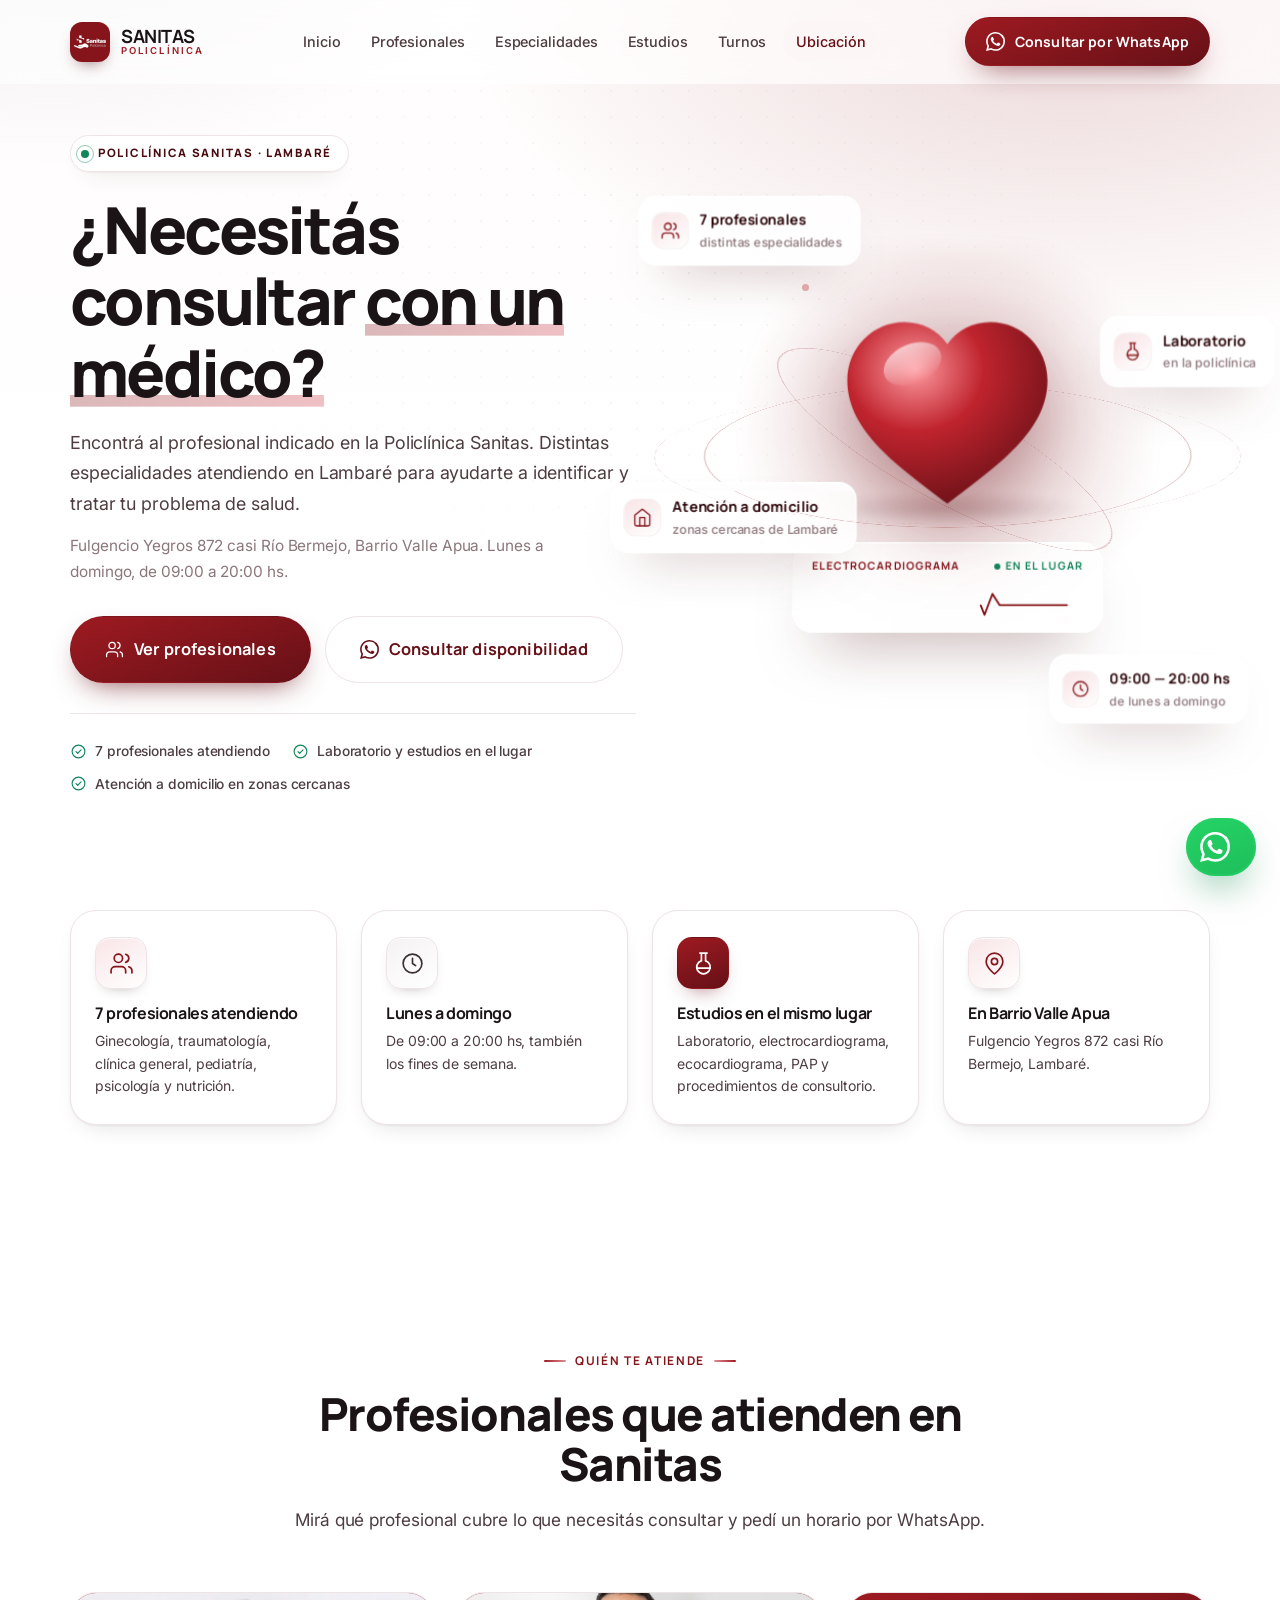
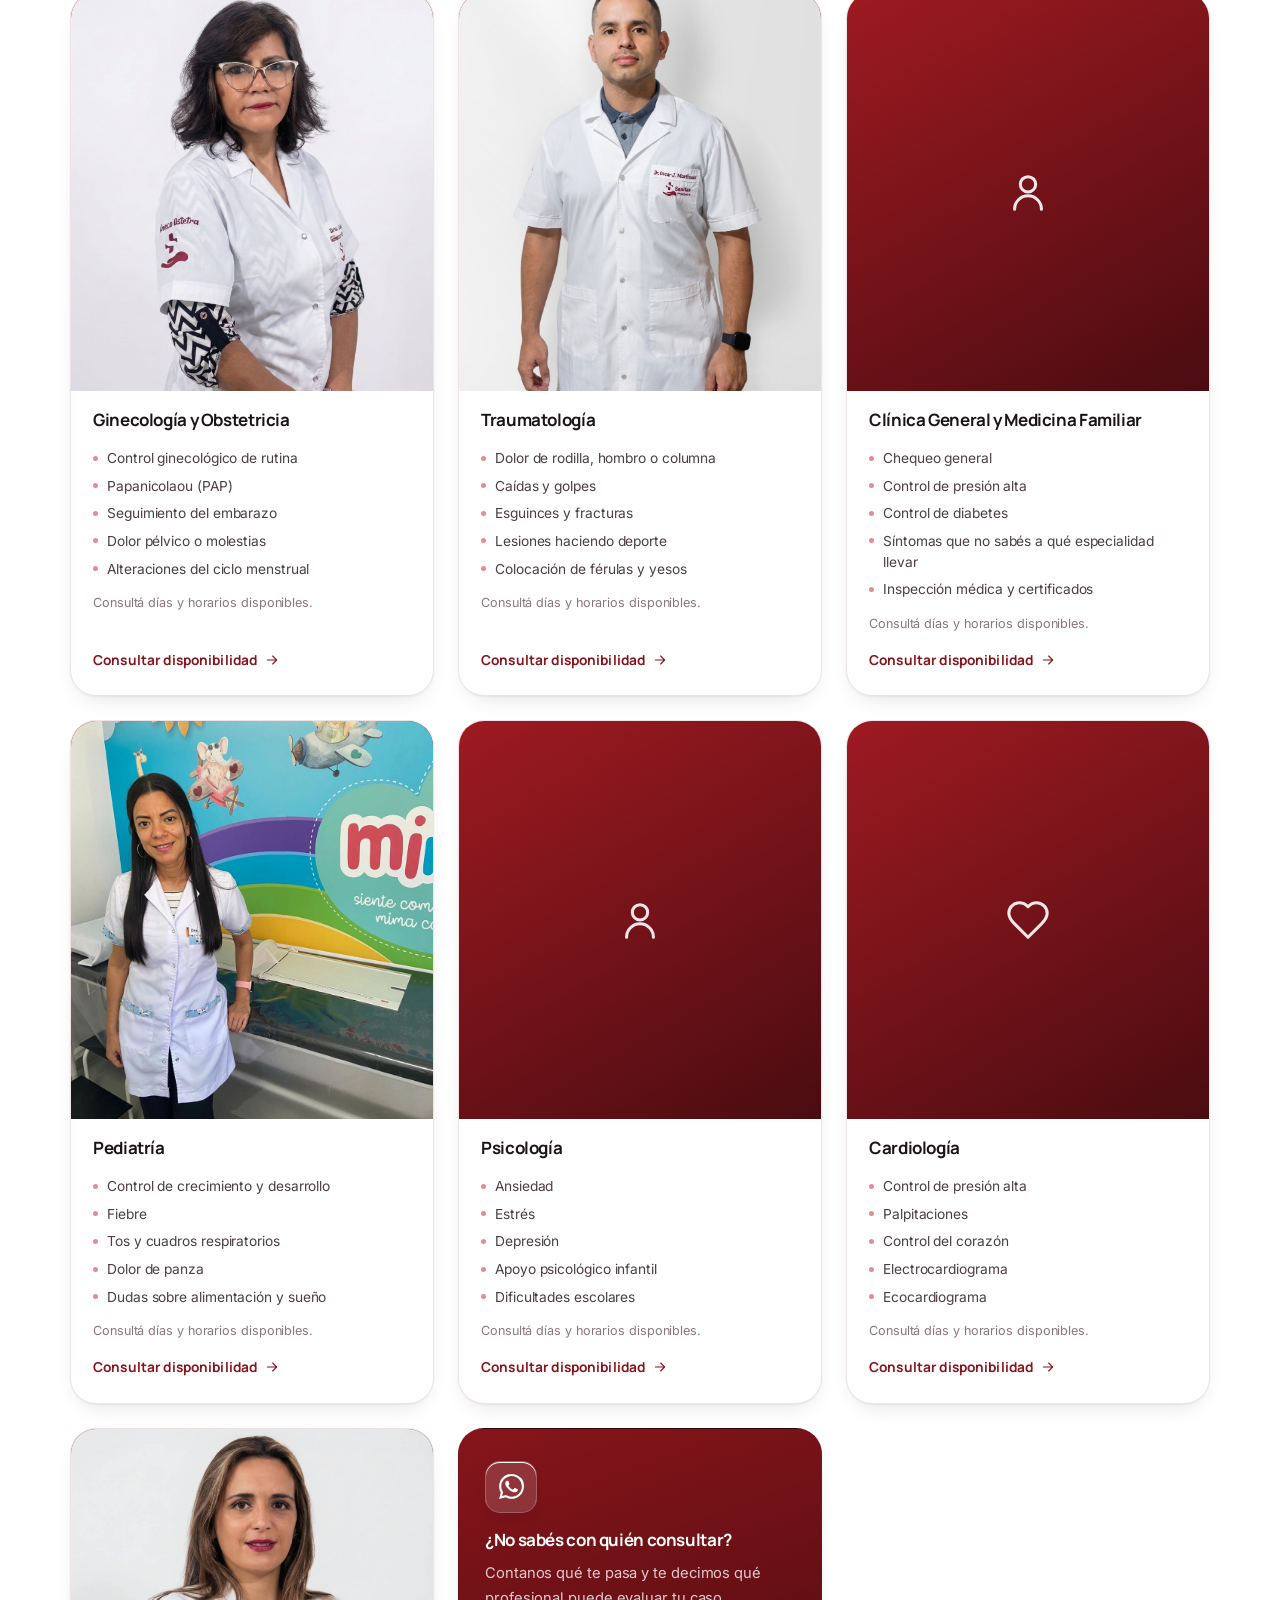
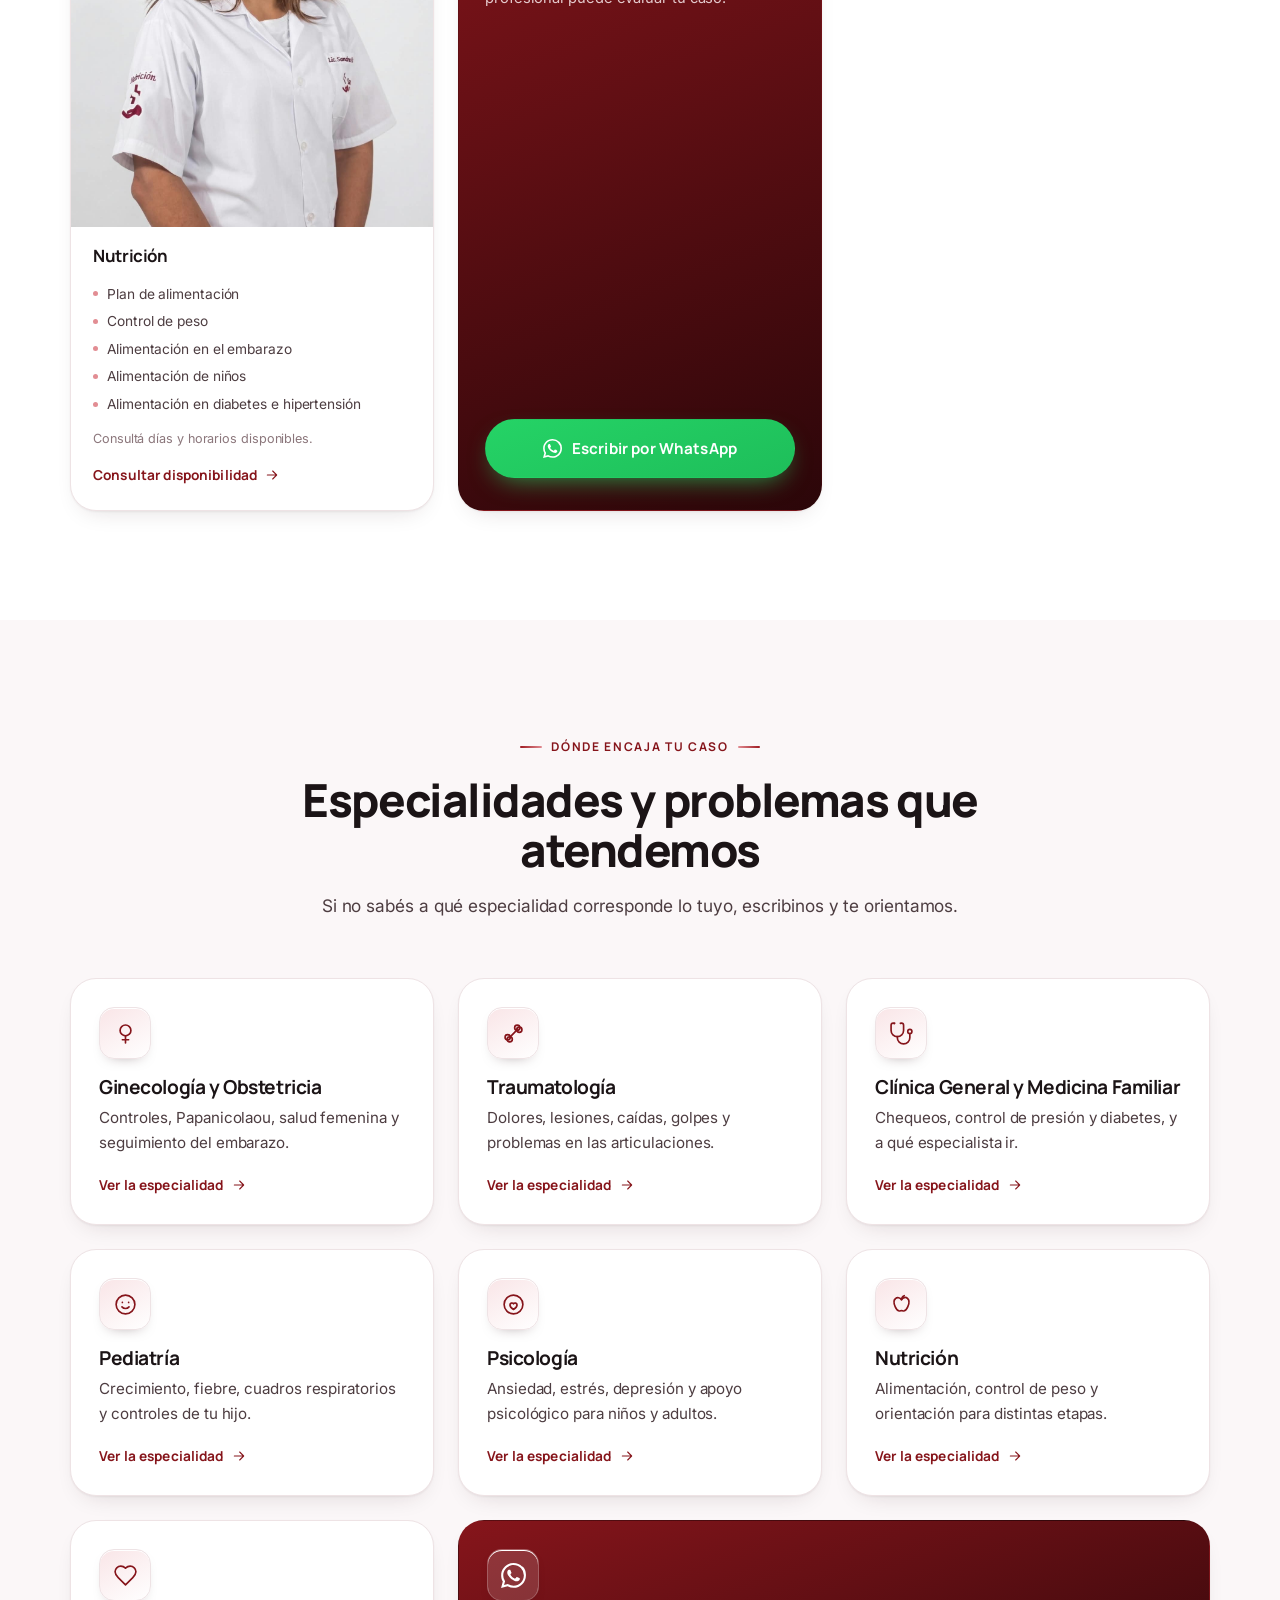
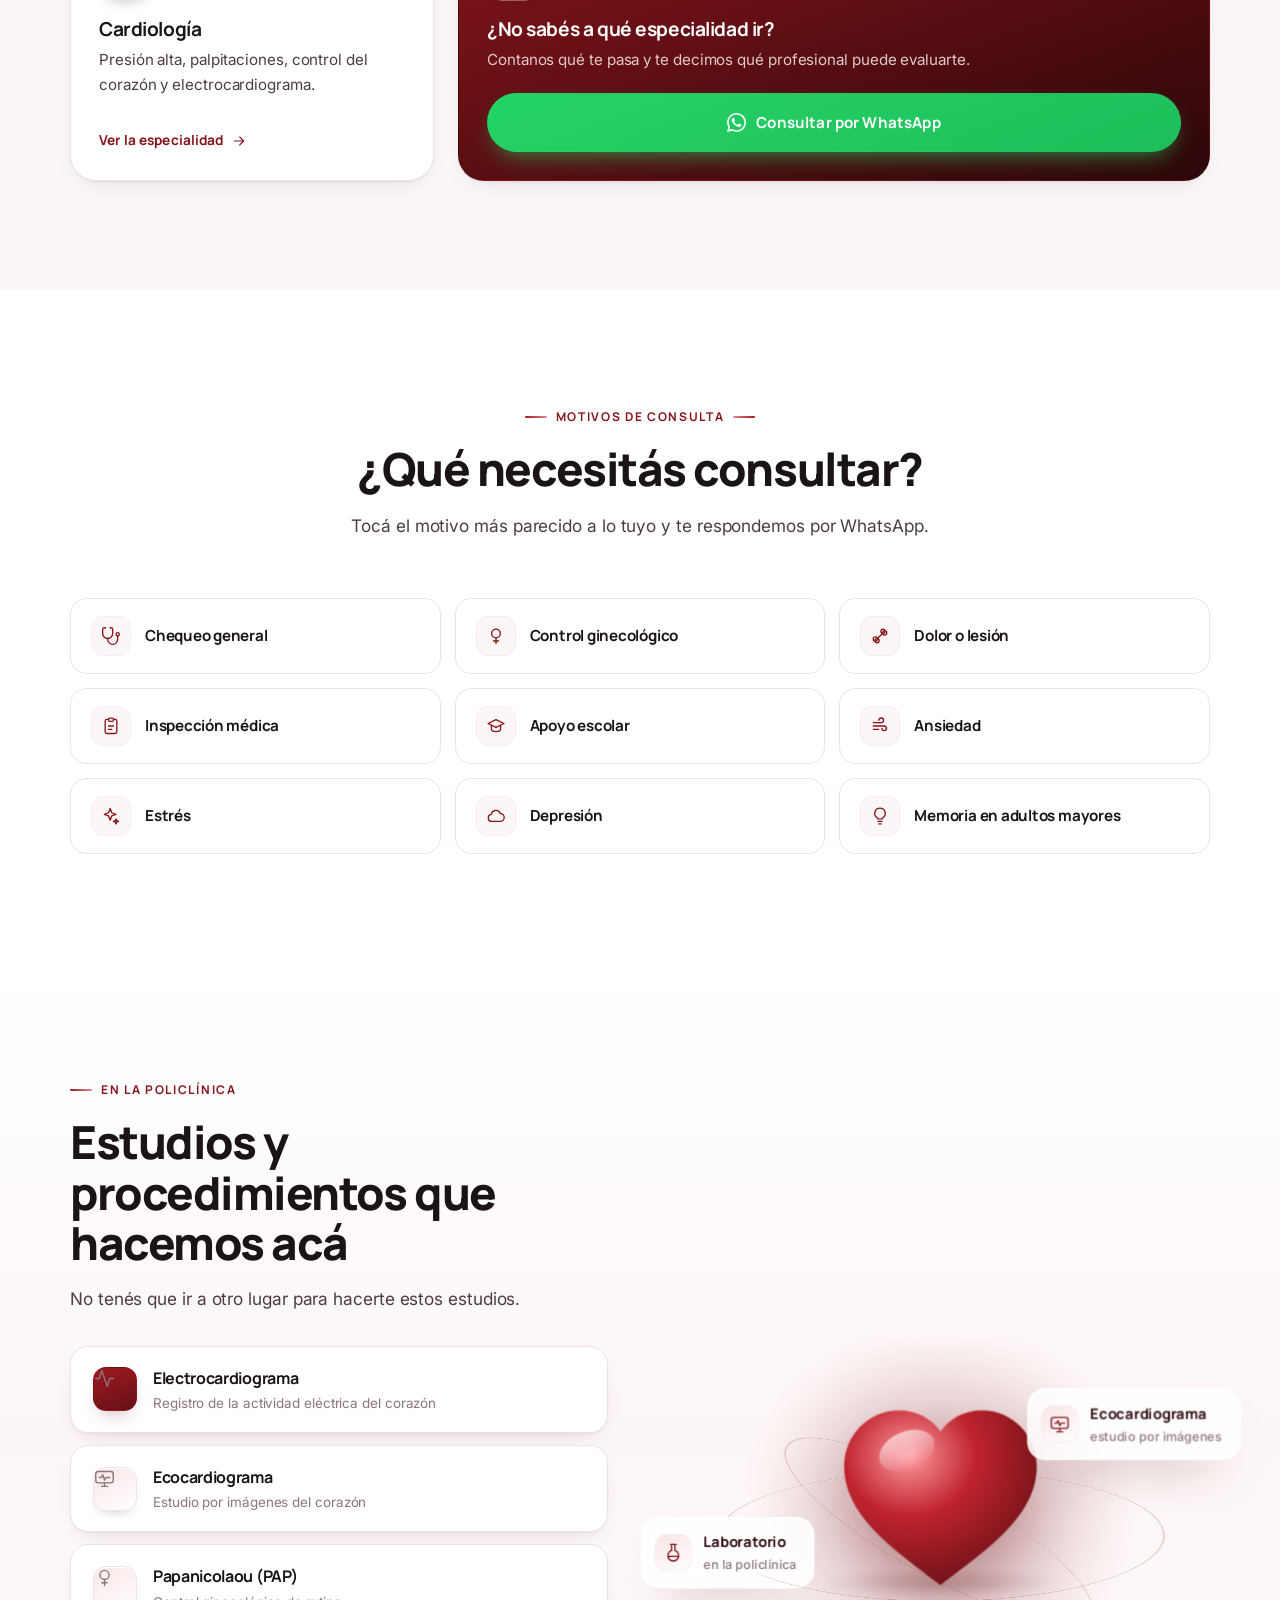
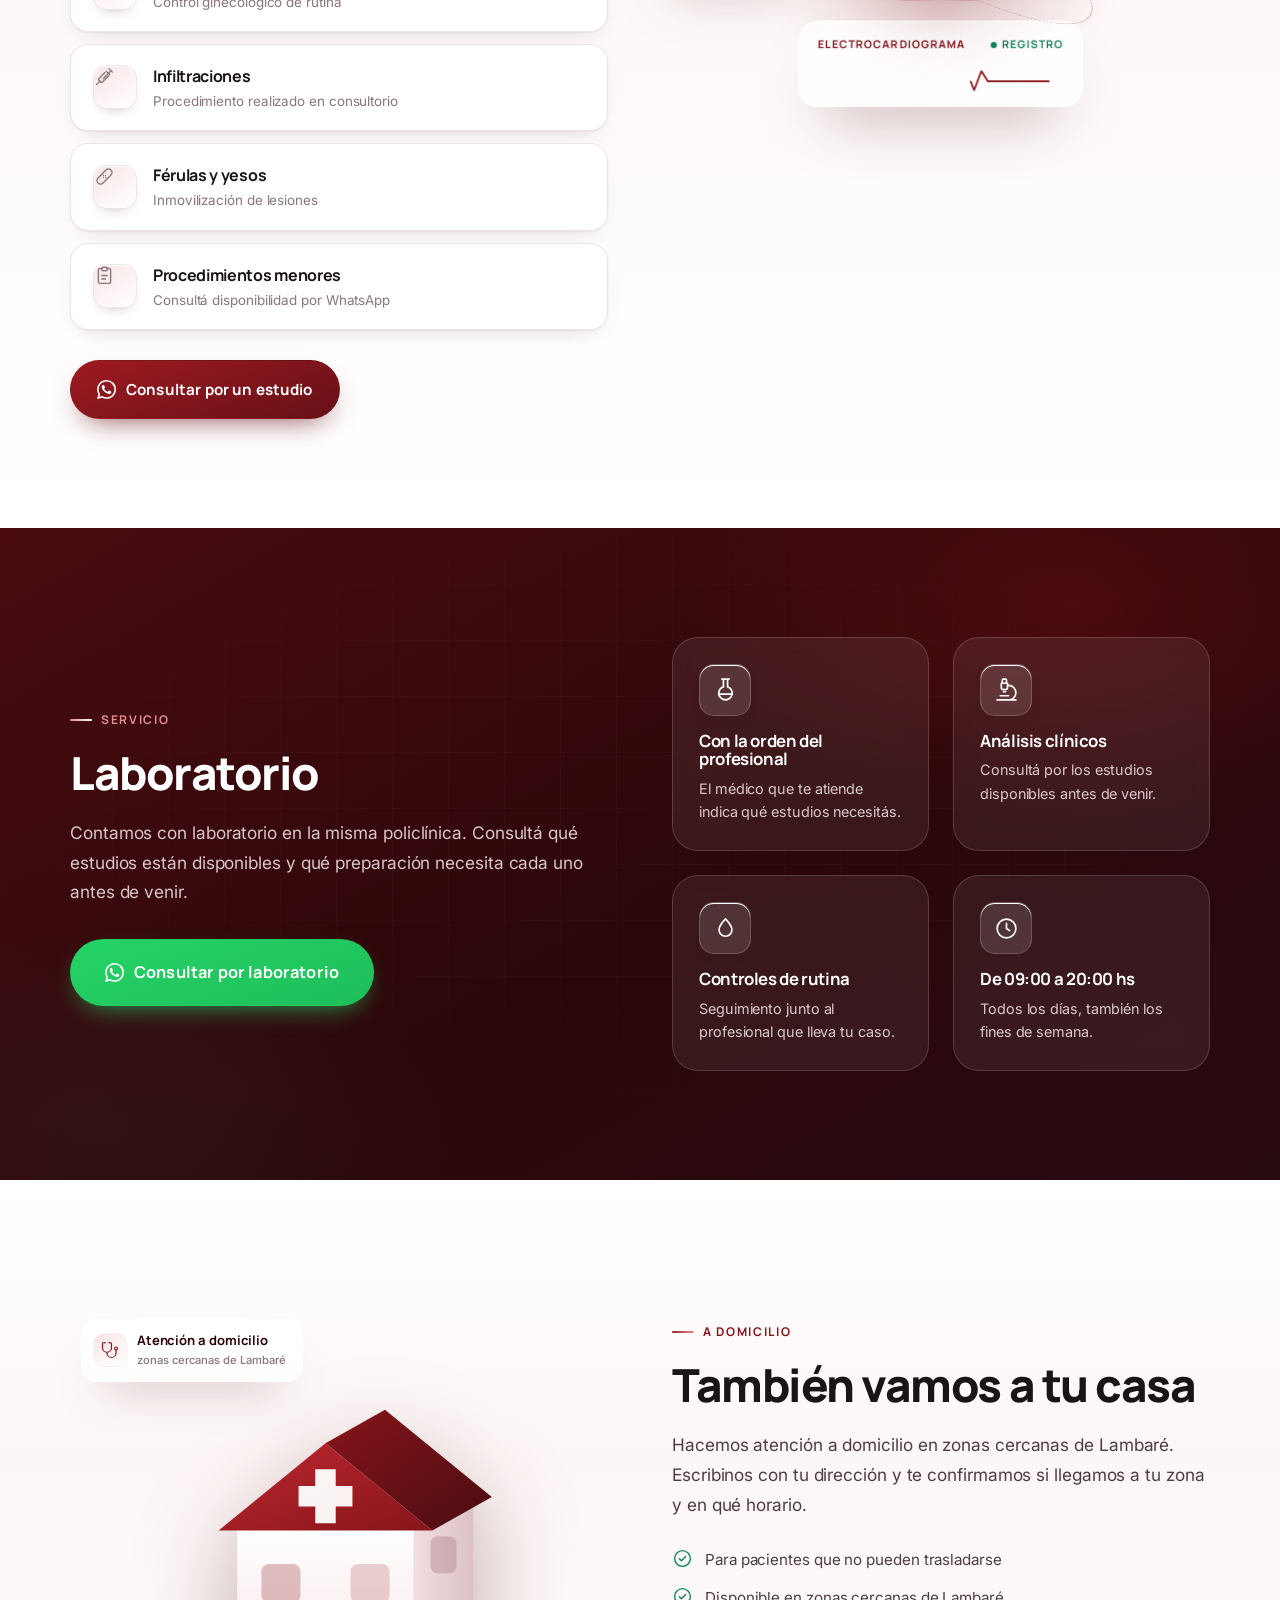
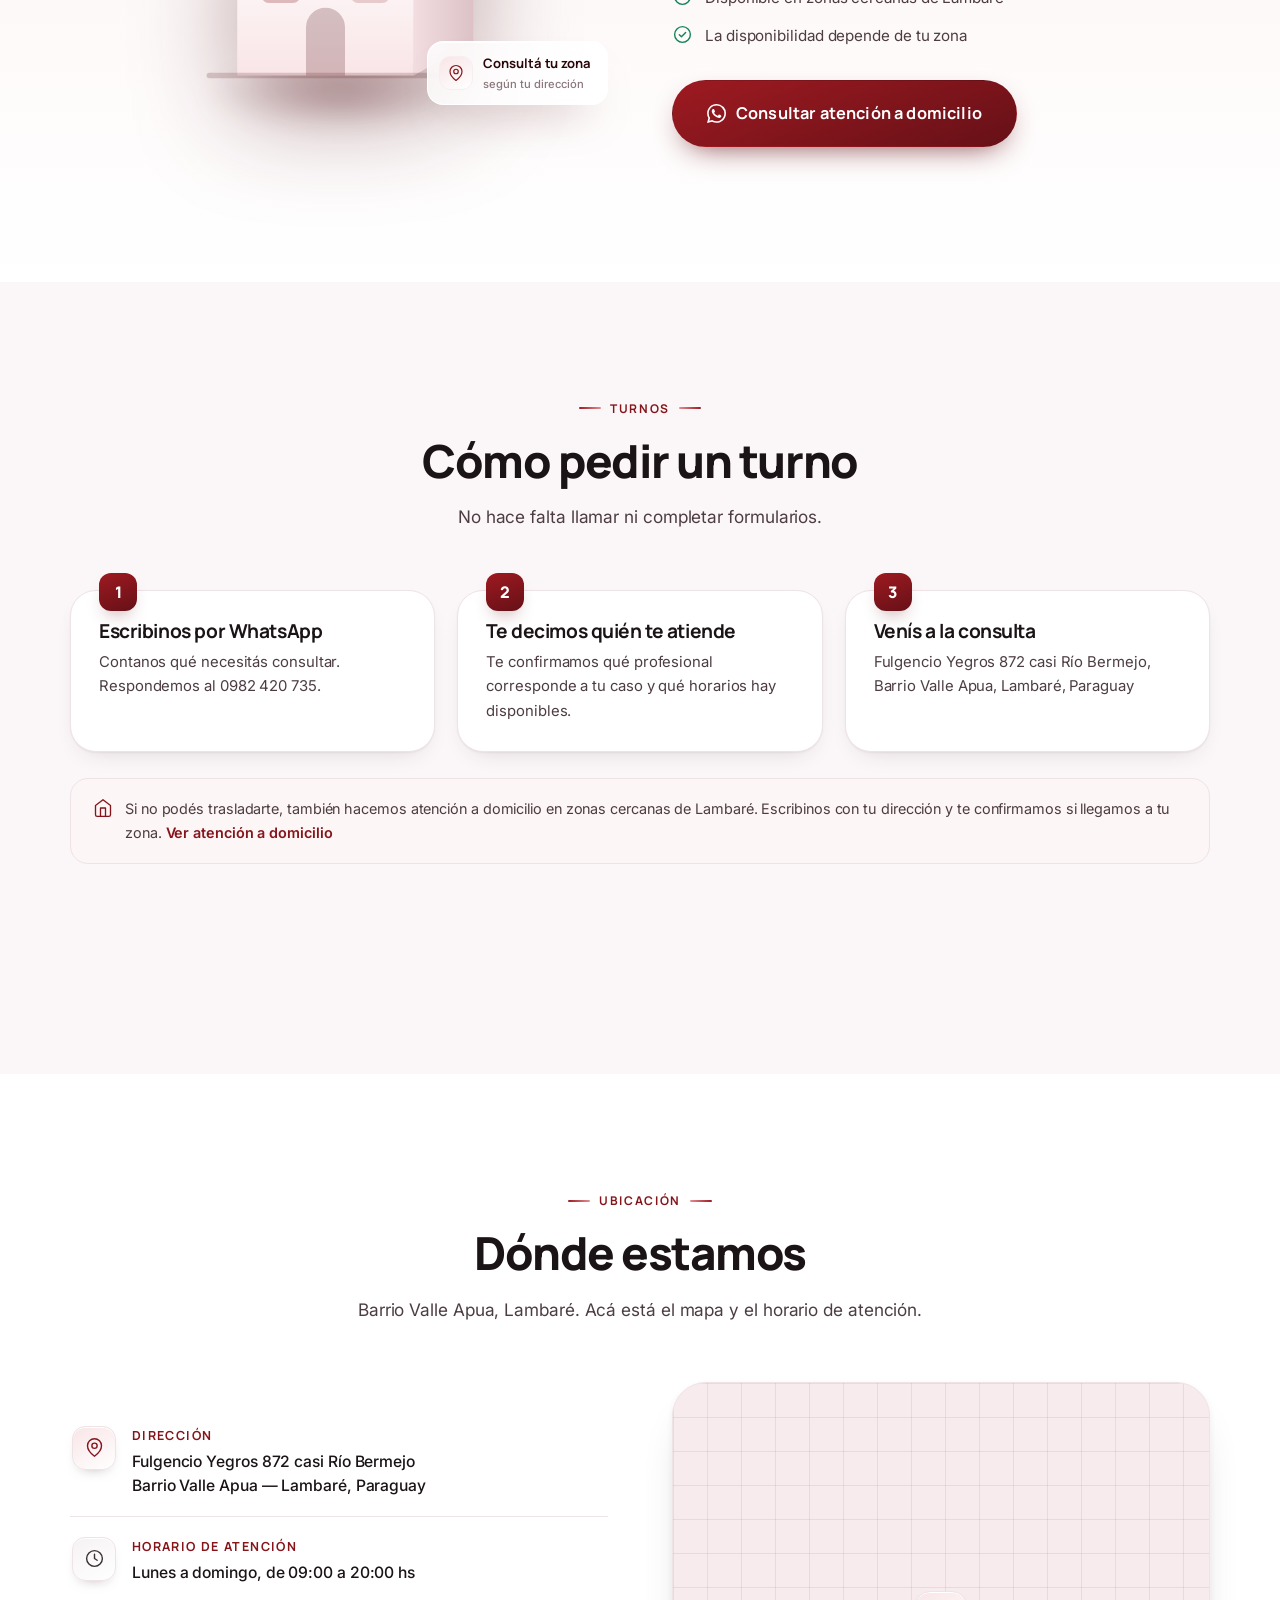
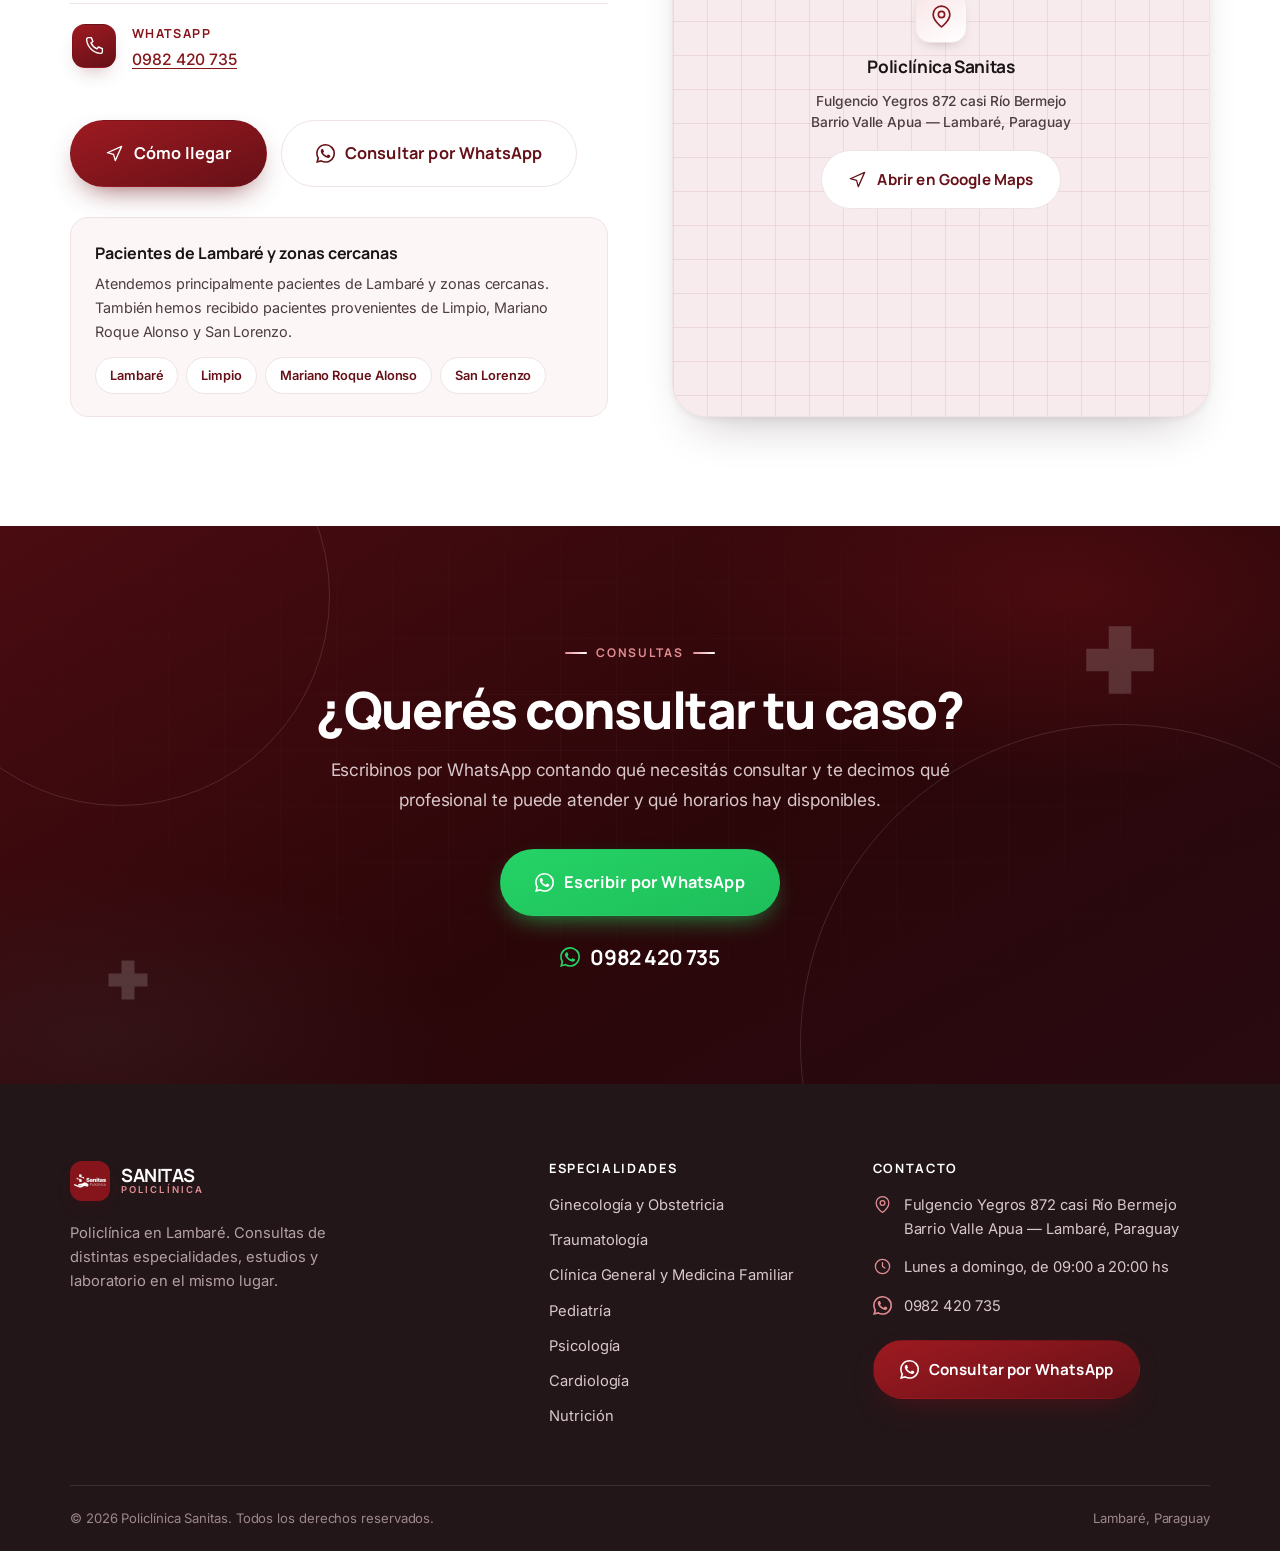
==== commit 35c77bb9: "Adiciona cardiologia à grade e cria a página da especialidade Cardiologia entra como o sétimo profis" ====
--- a/index.html
+++ b/index.html
@@ -129,7 +129,7 @@
         </a>
       </div>
       <div class="hero-mini" data-reveal style="--d:340ms">
-        <span><svg aria-hidden="true"><use href="#i-check-c"/></svg> 6 profesionales atendiendo</span>
+        <span><svg aria-hidden="true"><use href="#i-check-c"/></svg> 7 profesionales atendiendo</span>
         <span><svg aria-hidden="true"><use href="#i-check-c"/></svg> Laboratorio y estudios en el lugar</span>
         <span><svg aria-hidden="true"><use href="#i-check-c"/></svg> Atención a domicilio en zonas cercanas</span>
       </div>
@@ -160,7 +160,7 @@
           <div class="lbl"><span>Electrocardiograma</span><em>en el lugar</em></div>
           <svg viewBox="0 0 340 44"><path class="ecg-line" d="M0 30h48l10-18 12 30 10-26 9 14h30l10-16 12 28 10-24 9 12h34l10-18 12 30 10-26 9 14h84"/></svg>
         </div>
-        <div class="chip3d chip3d--1"><span class="b"><svg class="ico" aria-hidden="true"><use href="#i-users"/></svg></span><span>6 profesionales<small>distintas especialidades</small></span></div>
+        <div class="chip3d chip3d--1"><span class="b"><svg class="ico" aria-hidden="true"><use href="#i-users"/></svg></span><span>7 profesionales<small>distintas especialidades</small></span></div>
         <div class="chip3d chip3d--2"><span class="b"><svg class="ico" aria-hidden="true"><use href="#i-flask"/></svg></span><span>Laboratorio<small>en la policlínica</small></span></div>
         <div class="chip3d chip3d--3"><span class="b"><svg class="ico" aria-hidden="true"><use href="#i-home"/></svg></span><span>Atención a domicilio<small>zonas cercanas de Lambaré</small></span></div>
         <div class="chip3d chip3d--4"><span class="b"><svg class="ico" aria-hidden="true"><use href="#i-clock"/></svg></span><span>09:00 — 20:00 hs<small>de lunes a domingo</small></span></div>
@@ -180,7 +180,7 @@
     <div class="grid datos-grid">
       <article class="card" data-reveal>
         <span class="itile"><svg class="ico" aria-hidden="true"><use href="#i-users"/></svg></span>
-        <h3>6 profesionales atendiendo</h3>
+        <h3>7 profesionales atendiendo</h3>
         <p>Ginecología, traumatología, clínica general, pediatría, psicología y nutrición.</p>
       </article>
       <article class="card" data-reveal style="--d:90ms">
@@ -307,6 +307,24 @@
       </article>
       <article class="pro-card" data-reveal style="--d:350ms">
         <div class="pro-photo">
+          <span class="pro-ph"><svg aria-hidden="true"><use href="#i-heart"/></svg></span>
+
+        </div>
+        <div class="pro-body">
+          <h3>Cardiología</h3>
+          <ul class="pro-motivos">
+          <li>Control de presión alta</li>
+          <li>Palpitaciones</li>
+          <li>Control del corazón</li>
+          <li>Electrocardiograma</li>
+          <li>Ecocardiograma</li>
+          </ul>
+          <p class="pro-nota">Consultá días y horarios disponibles.</p>
+          <a class="card-link" href="https://wa.me/595982420735?text=Hola%2C%20quiero%20consultar%20disponibilidad%20de%20Cardiolog%C3%ADa%20en%20la%20Policl%C3%ADnica%20Sanitas." target="_blank" rel="noopener">Consultar disponibilidad <svg aria-hidden="true"><use href="#i-arrow"/></svg></a>
+        </div>
+      </article>
+      <article class="pro-card" data-reveal style="--d:420ms">
+        <div class="pro-photo">
           <span class="pro-ph"><svg aria-hidden="true"><use href="#i-user"/></svg></span>
           <img class="photo-img" src="fotos/equipo/nutricion.jpeg" alt="Profesional de Nutrición de la Policlínica Sanitas"
                loading="lazy" decoding="async" width="600" height="660" onerror="this.remove()">
@@ -324,6 +342,16 @@
           <a class="card-link" href="https://wa.me/595982420735?text=Hola%2C%20quiero%20consultar%20disponibilidad%20de%20Nutrici%C3%B3n%20en%20la%20Policl%C3%ADnica%20Sanitas." target="_blank" rel="noopener">Consultar disponibilidad <svg aria-hidden="true"><use href="#i-arrow"/></svg></a>
         </div>
       </article>
+      <article class="pro-card" data-reveal style="--d:490ms;background:linear-gradient(160deg,var(--red-700),var(--red-950));border-color:transparent">
+        <div class="pro-body" style="justify-content:center;padding:32px 26px">
+          <span class="itile" style="background:rgba(255,255,255,.14);border-color:rgba(255,255,255,.2);color:#fff;margin-bottom:18px"><svg class="ico" aria-hidden="true"><use href="#i-wa"/></svg></span>
+          <h3 style="color:#fff">¿No sabés con quién consultar?</h3>
+          <p style="color:rgba(250,236,238,.84);font-size:.92rem;margin-top:8px">Contanos qué te pasa y te decimos qué profesional puede evaluar tu caso.</p>
+          <a class="btn btn--wa btn--block" style="margin-top:auto" href="https://wa.me/595982420735?text=Hola%2C%20no%20s%C3%A9%20con%20qu%C3%A9%20profesional%20tengo%20que%20consultar.%20Necesito%20orientaci%C3%B3n%20en%20la%20Policl%C3%ADnica%20Sanitas." target="_blank" rel="noopener">
+            <svg class="ico" aria-hidden="true"><use href="#i-wa"/></svg> Escribir por WhatsApp
+          </a>
+        </div>
+      </article>
     </div>
   </div>
 </section>
@@ -376,7 +404,7 @@
         <span class="itile"><svg class="ico" aria-hidden="true"><use href="#i-heart"/></svg></span>
         <h3>Cardiología</h3>
         <p>Presión alta, palpitaciones, control del corazón y electrocardiograma.</p>
-        <a class="card-link" href="https://wa.me/595982420735?text=Hola%2C%20quiero%20consultar%20por%20Cardiolog%C3%ADa%20en%20la%20Policl%C3%ADnica%20Sanitas." target="_blank" rel="noopener">Consultar disponibilidad <svg aria-hidden="true"><use href="#i-arrow"/></svg></a>
+        <a class="card-link" href="especialidades/cardiologia/index.html">Ver la especialidad <svg aria-hidden="true"><use href="#i-arrow"/></svg></a>
       </article>
       <article class="card esp-cta" data-reveal style="--d:490ms;background:linear-gradient(160deg,var(--red-700),var(--red-950));border-color:transparent;color:#fff">
         <span class="itile itile--dark" style="background:rgba(255,255,255,.14);border-color:rgba(255,255,255,.2)"><svg class="ico" aria-hidden="true"><use href="#i-wa"/></svg></span>
@@ -710,6 +738,7 @@
           <li><a href="especialidades/medicina-familiar/index.html">Clínica General y Medicina Familiar</a></li>
           <li><a href="especialidades/pediatria/index.html">Pediatría</a></li>
           <li><a href="especialidades/psicologia/index.html">Psicología</a></li>
+          <li><a href="especialidades/cardiologia/index.html">Cardiología</a></li>
           <li><a href="especialidades/nutricion/index.html">Nutrición</a></li>
         </ul>
       </div>
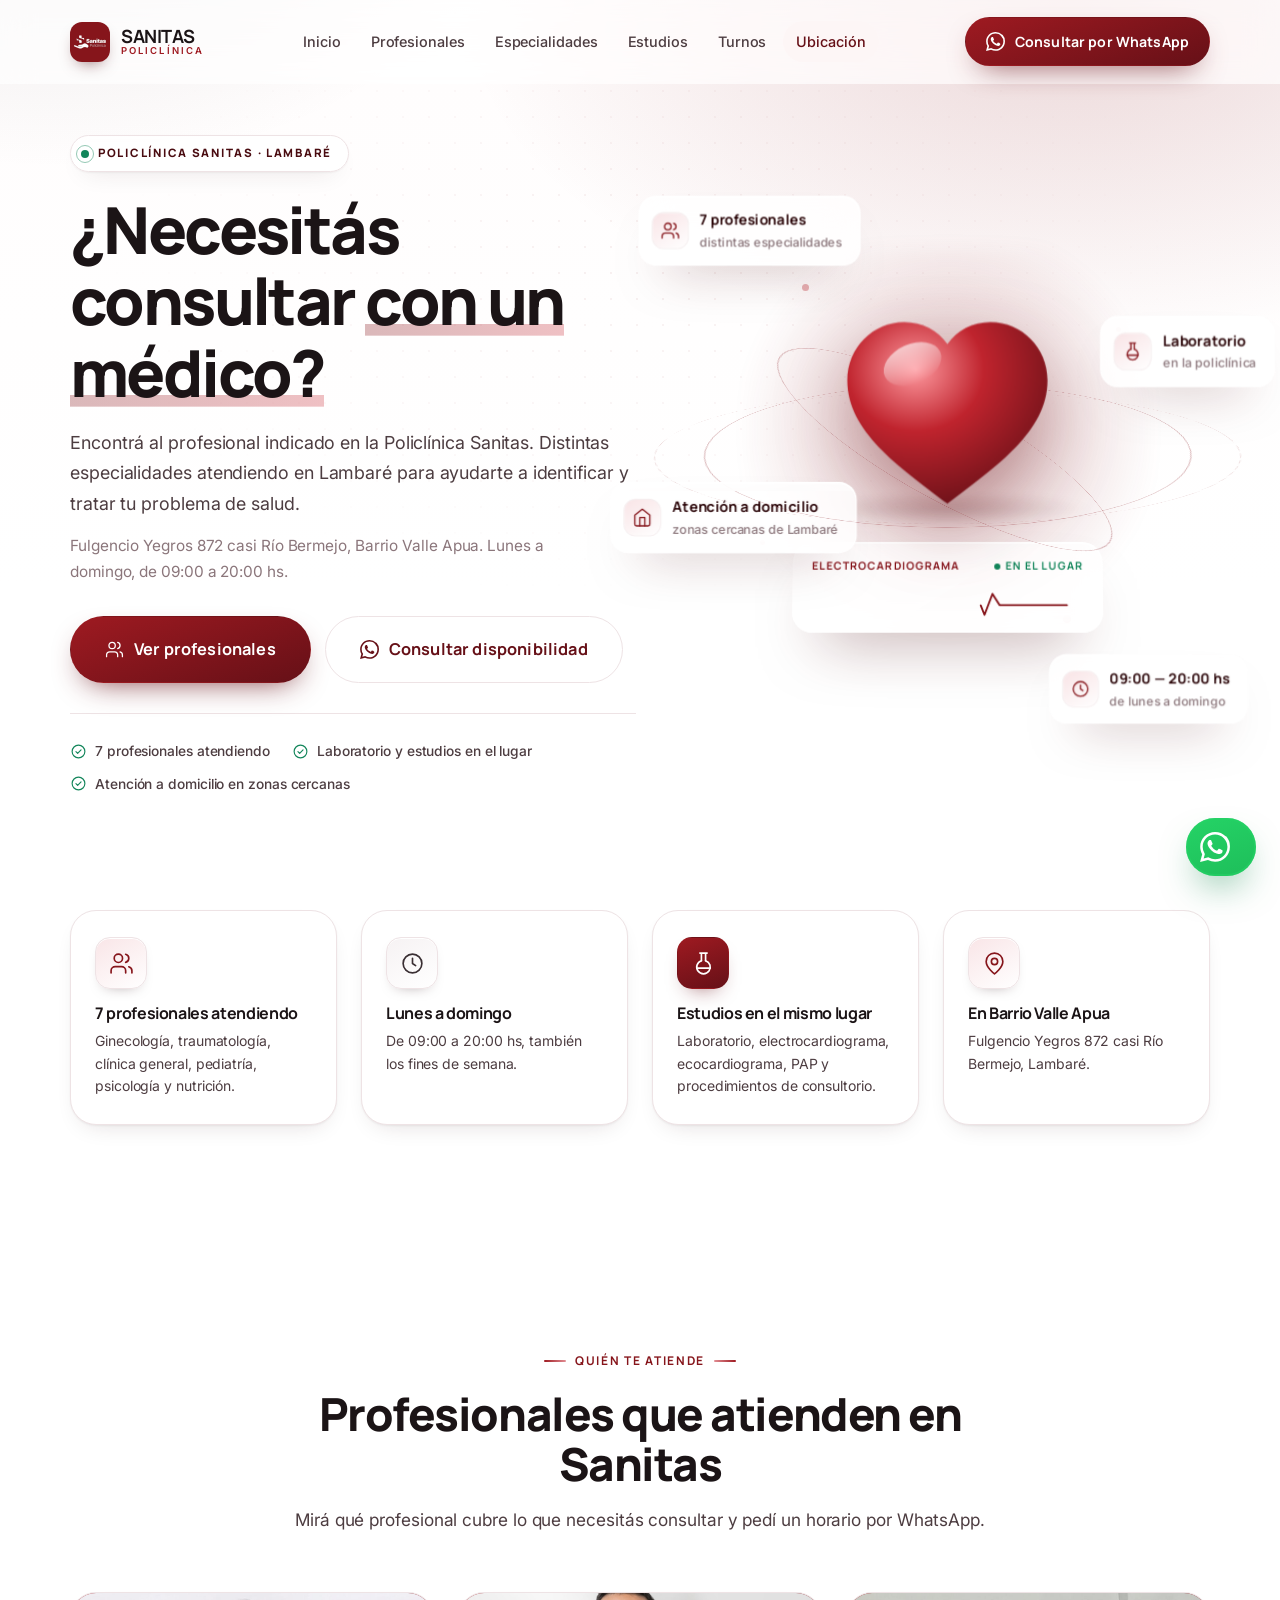
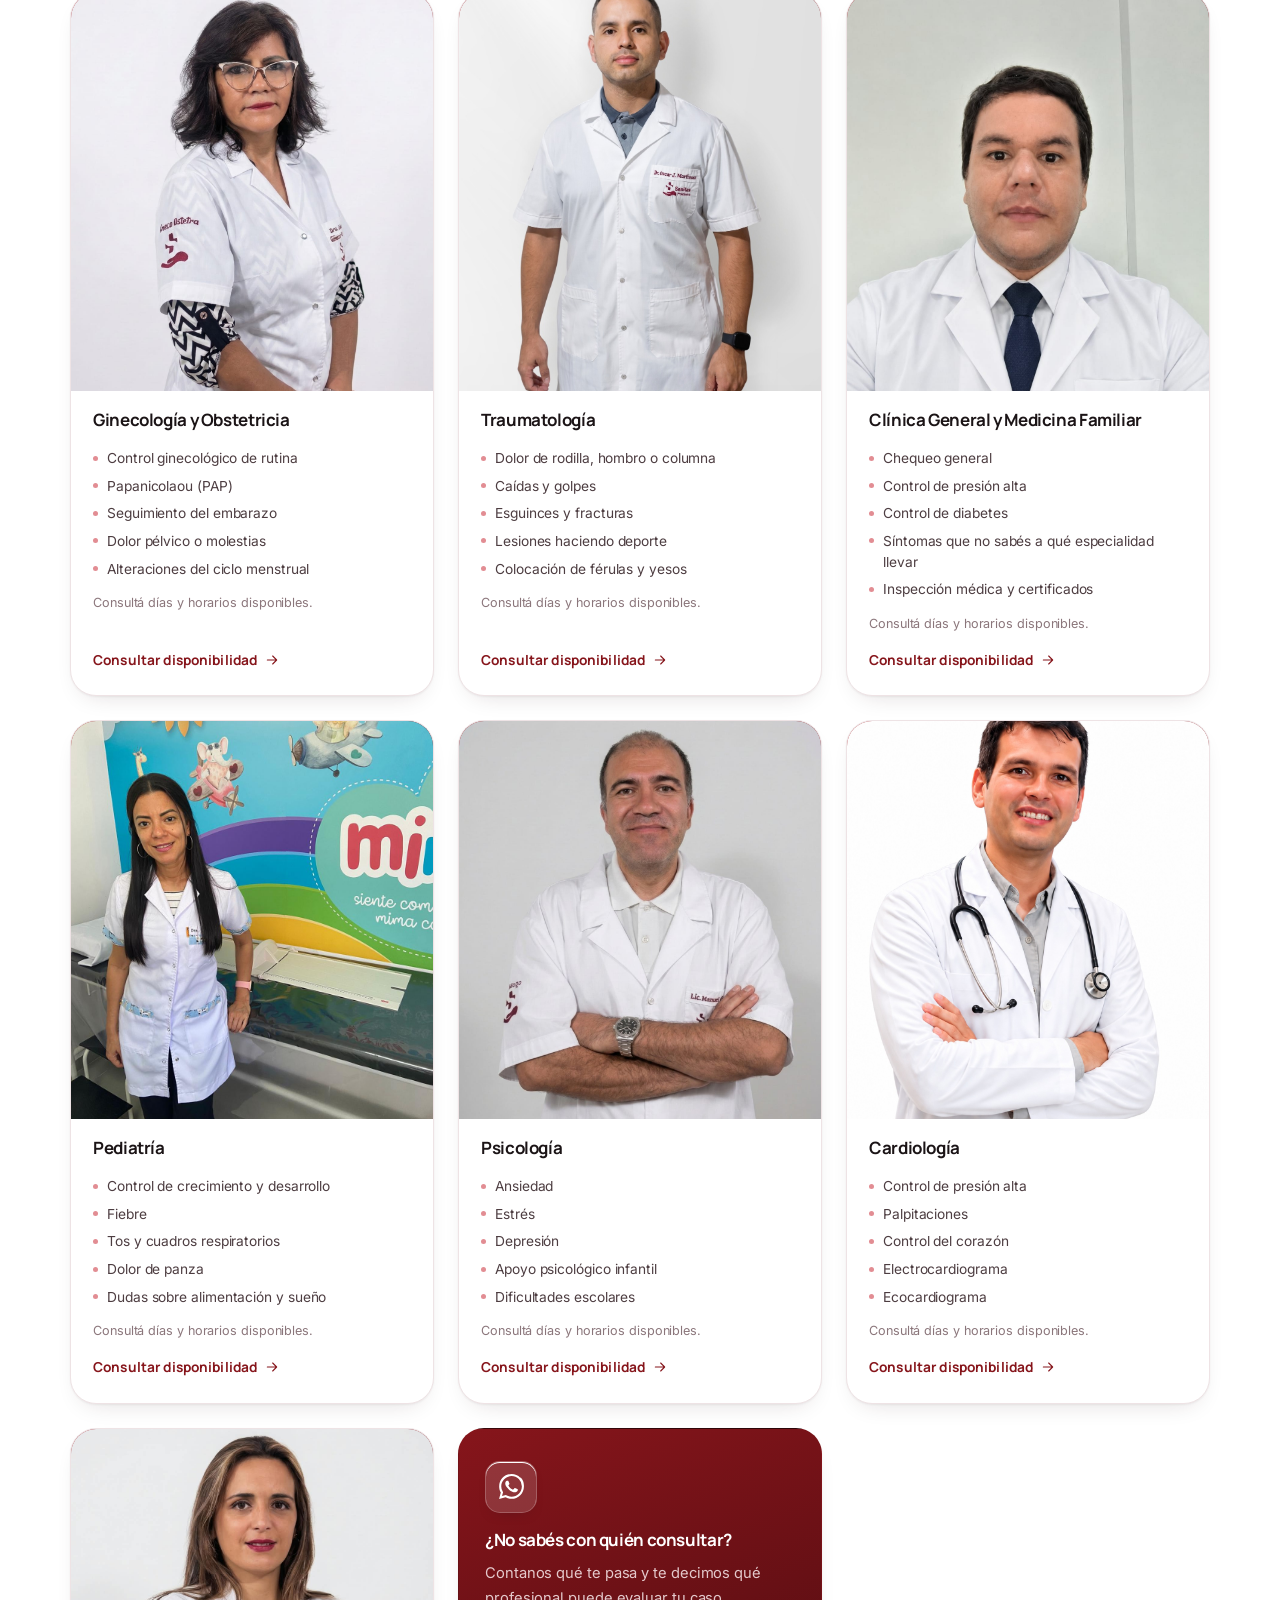
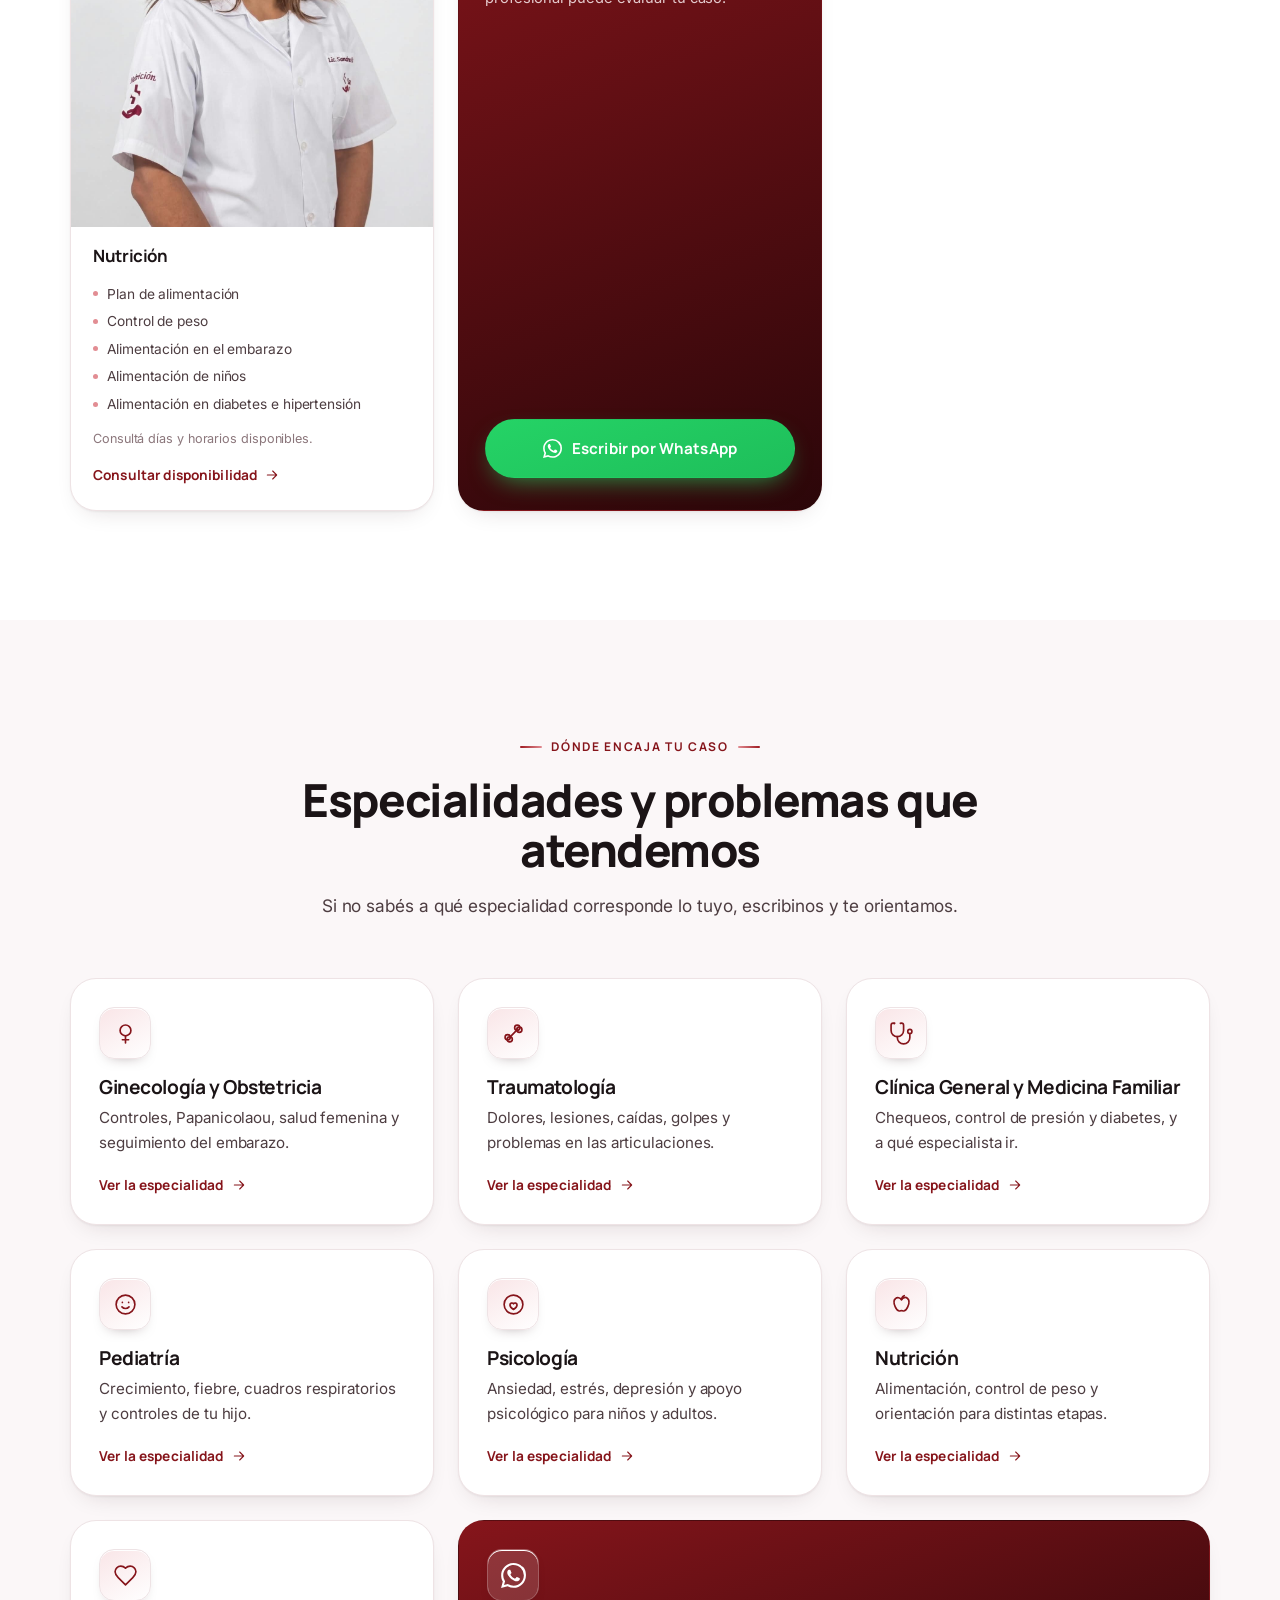
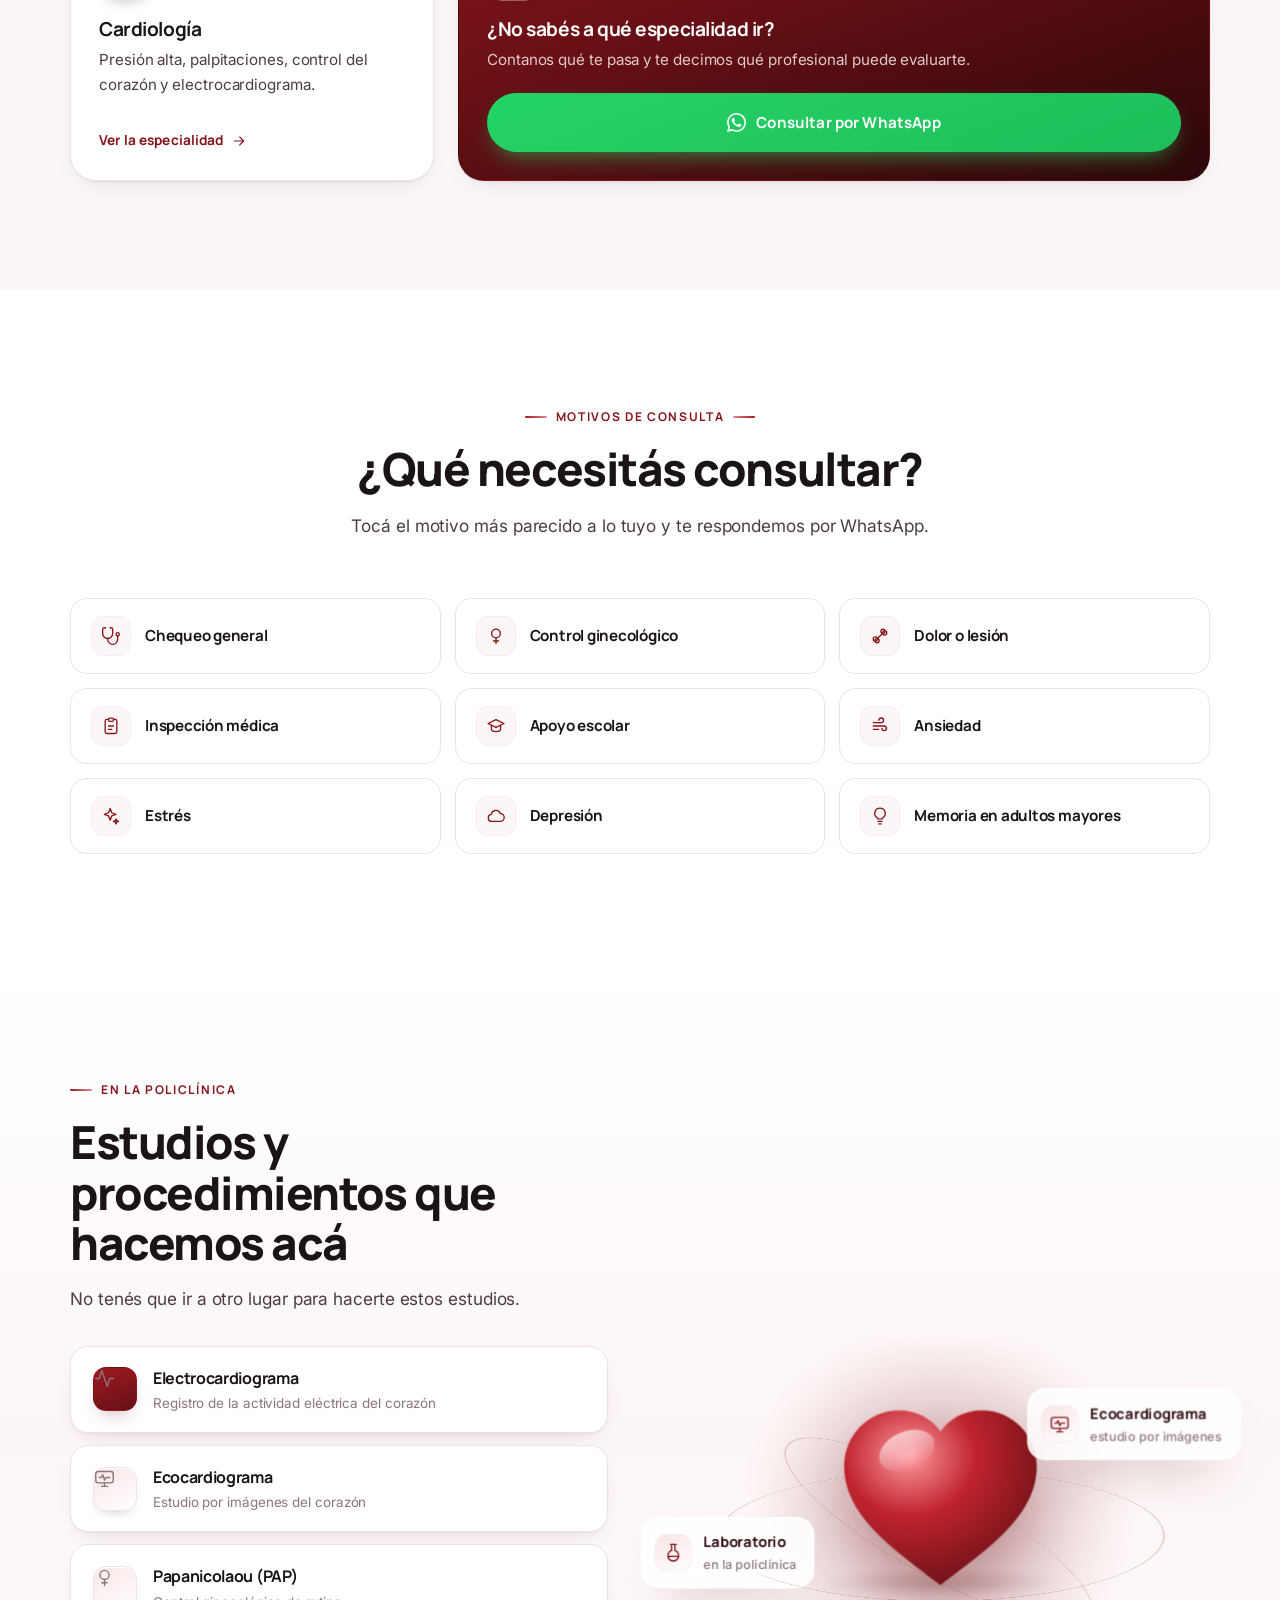
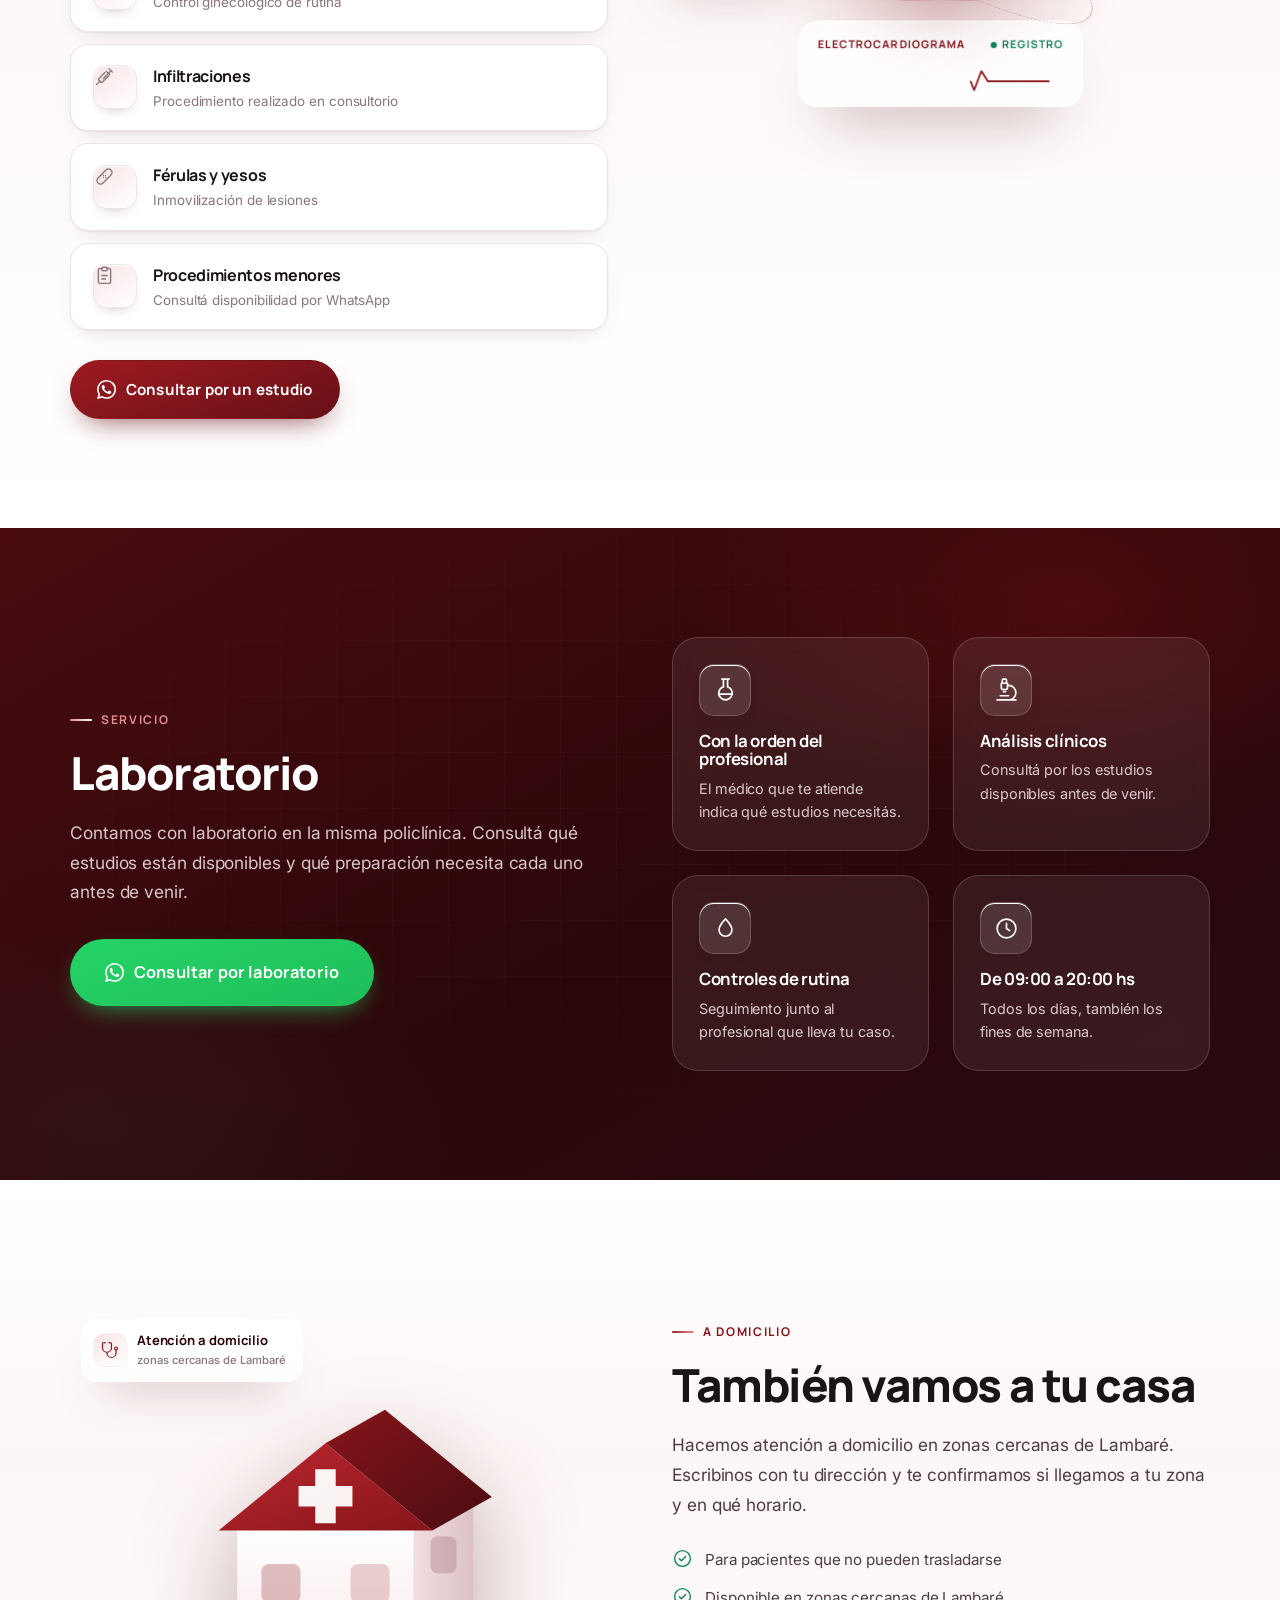
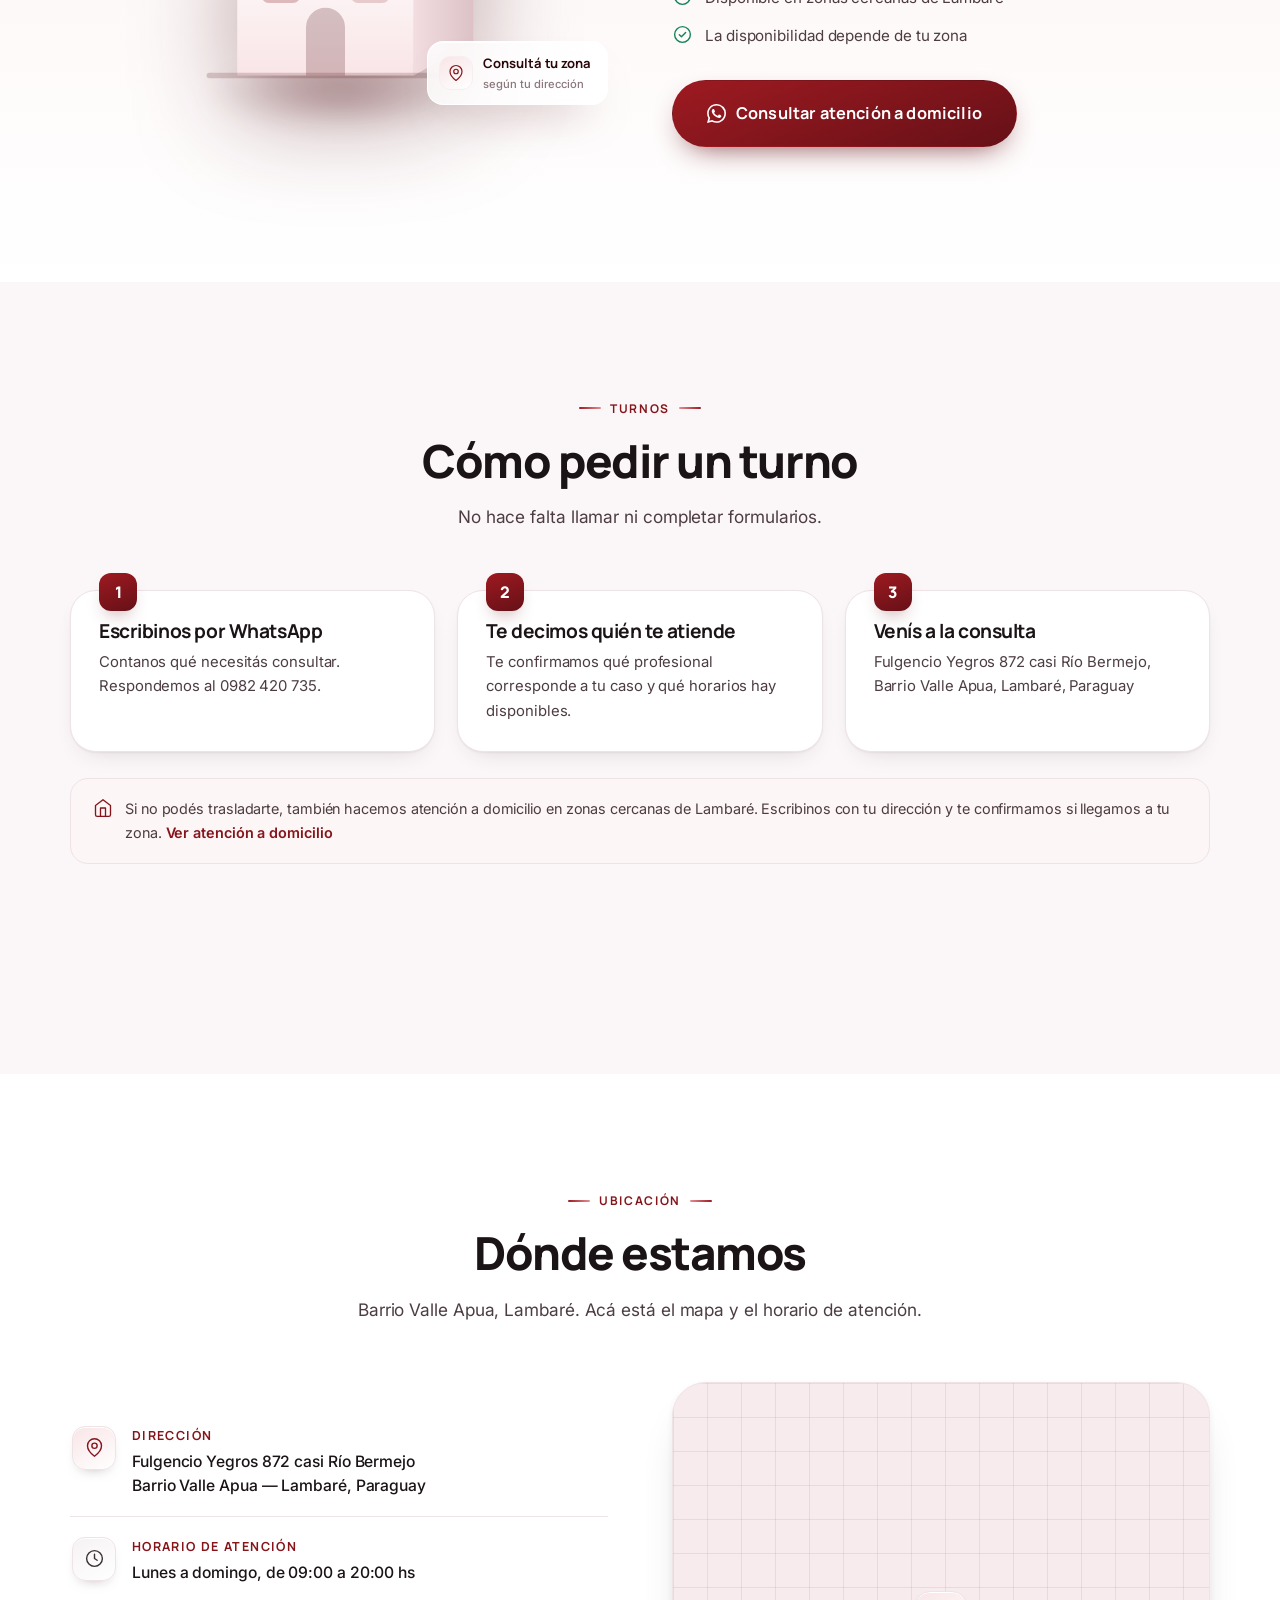
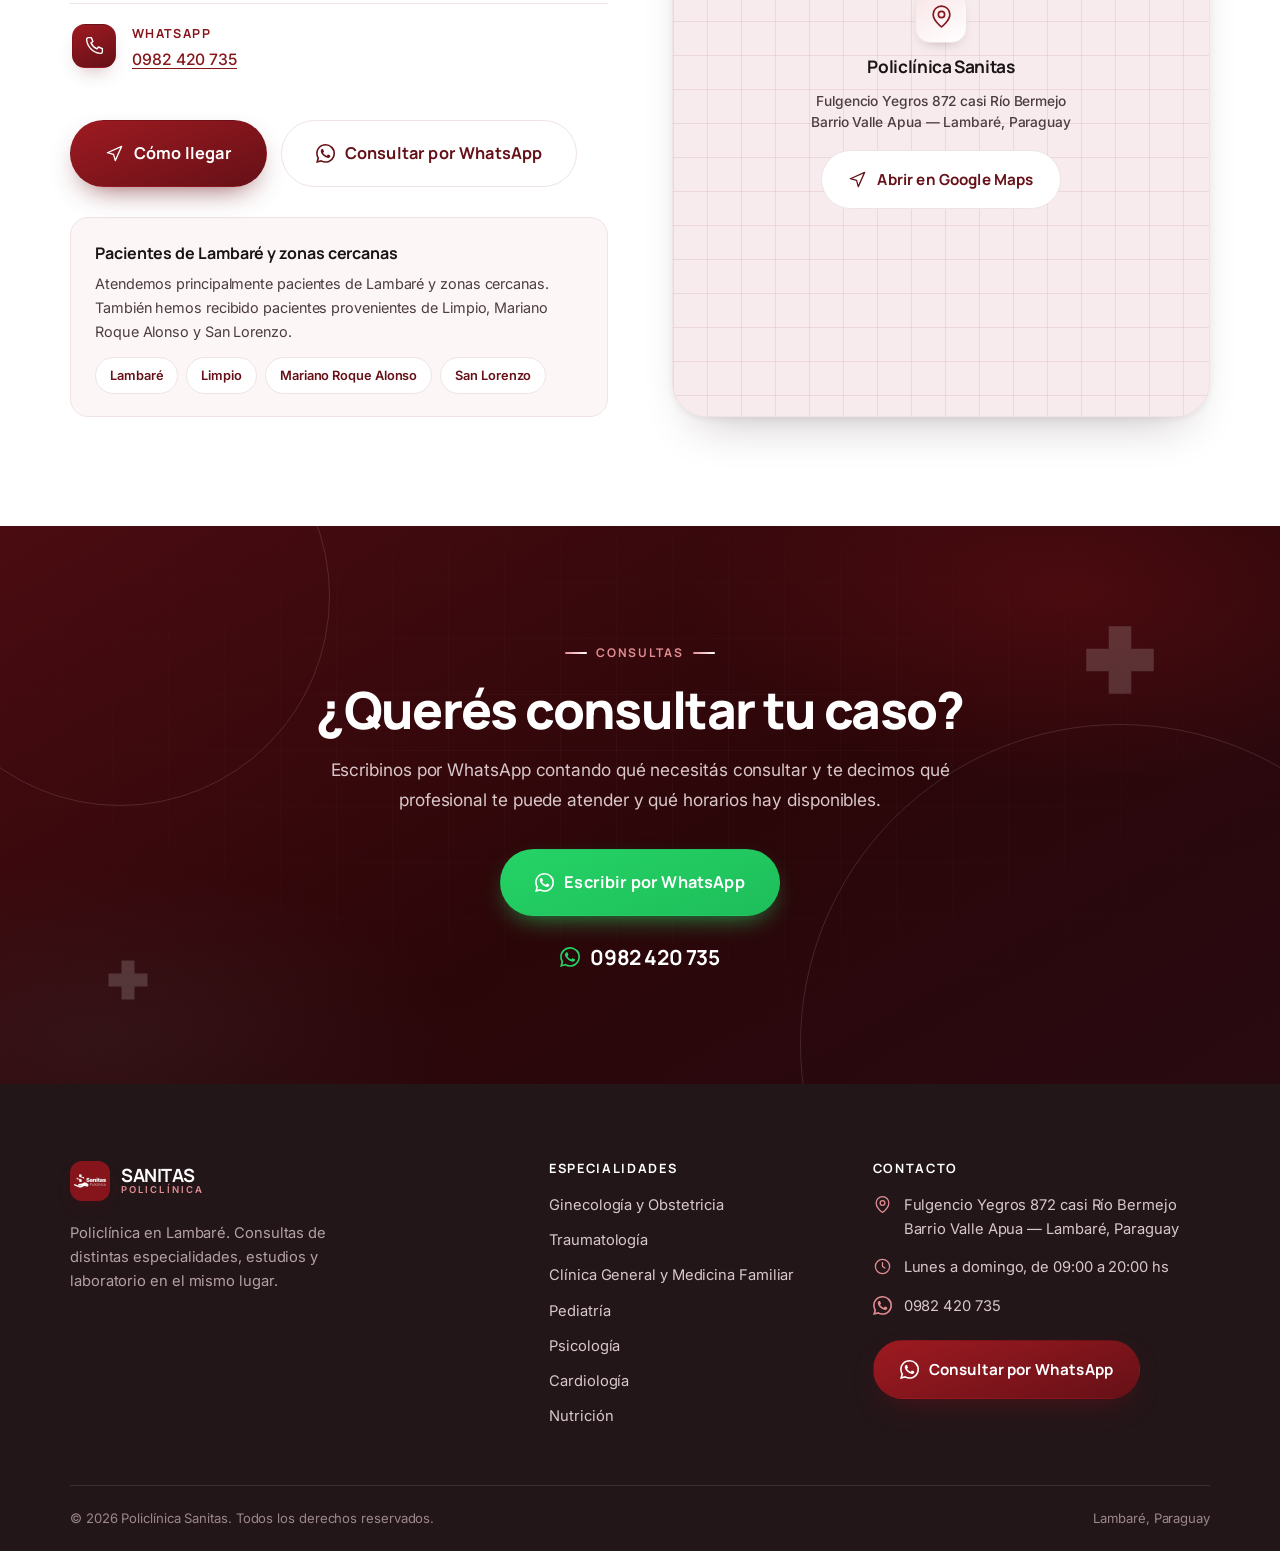
==== commit e2b15084: "Coloca o retrato do cardiologista no site A foto entra na grade de profissionais e na página de card" ====
--- a/index.html
+++ b/index.html
@@ -308,7 +308,8 @@
       <article class="pro-card" data-reveal style="--d:350ms">
         <div class="pro-photo">
           <span class="pro-ph"><svg aria-hidden="true"><use href="#i-heart"/></svg></span>
-
+          <img class="photo-img" src="fotos/equipo/cardiologia.jpg" alt="Profesional de Cardiología de la Policlínica Sanitas"
+               loading="lazy" decoding="async" width="600" height="660" onerror="this.remove()">
         </div>
         <div class="pro-body">
           <h3>Cardiología</h3>
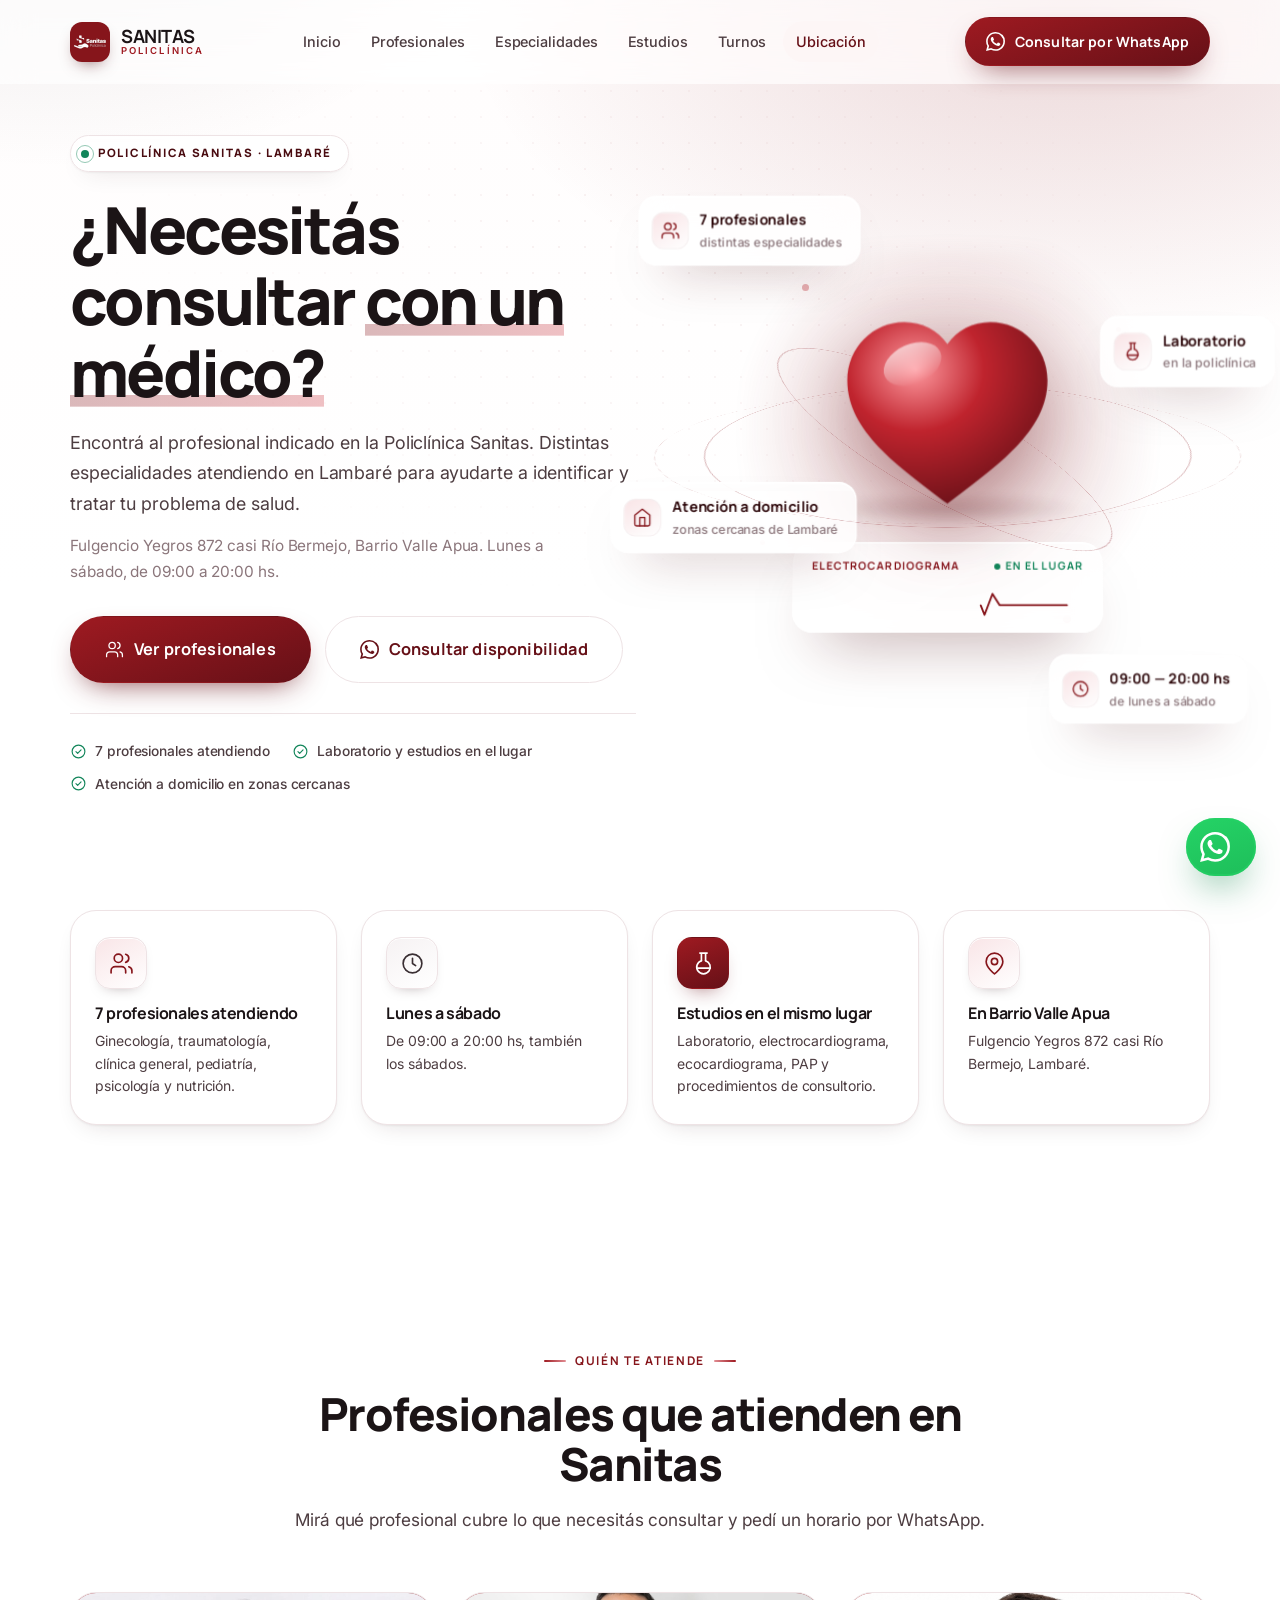
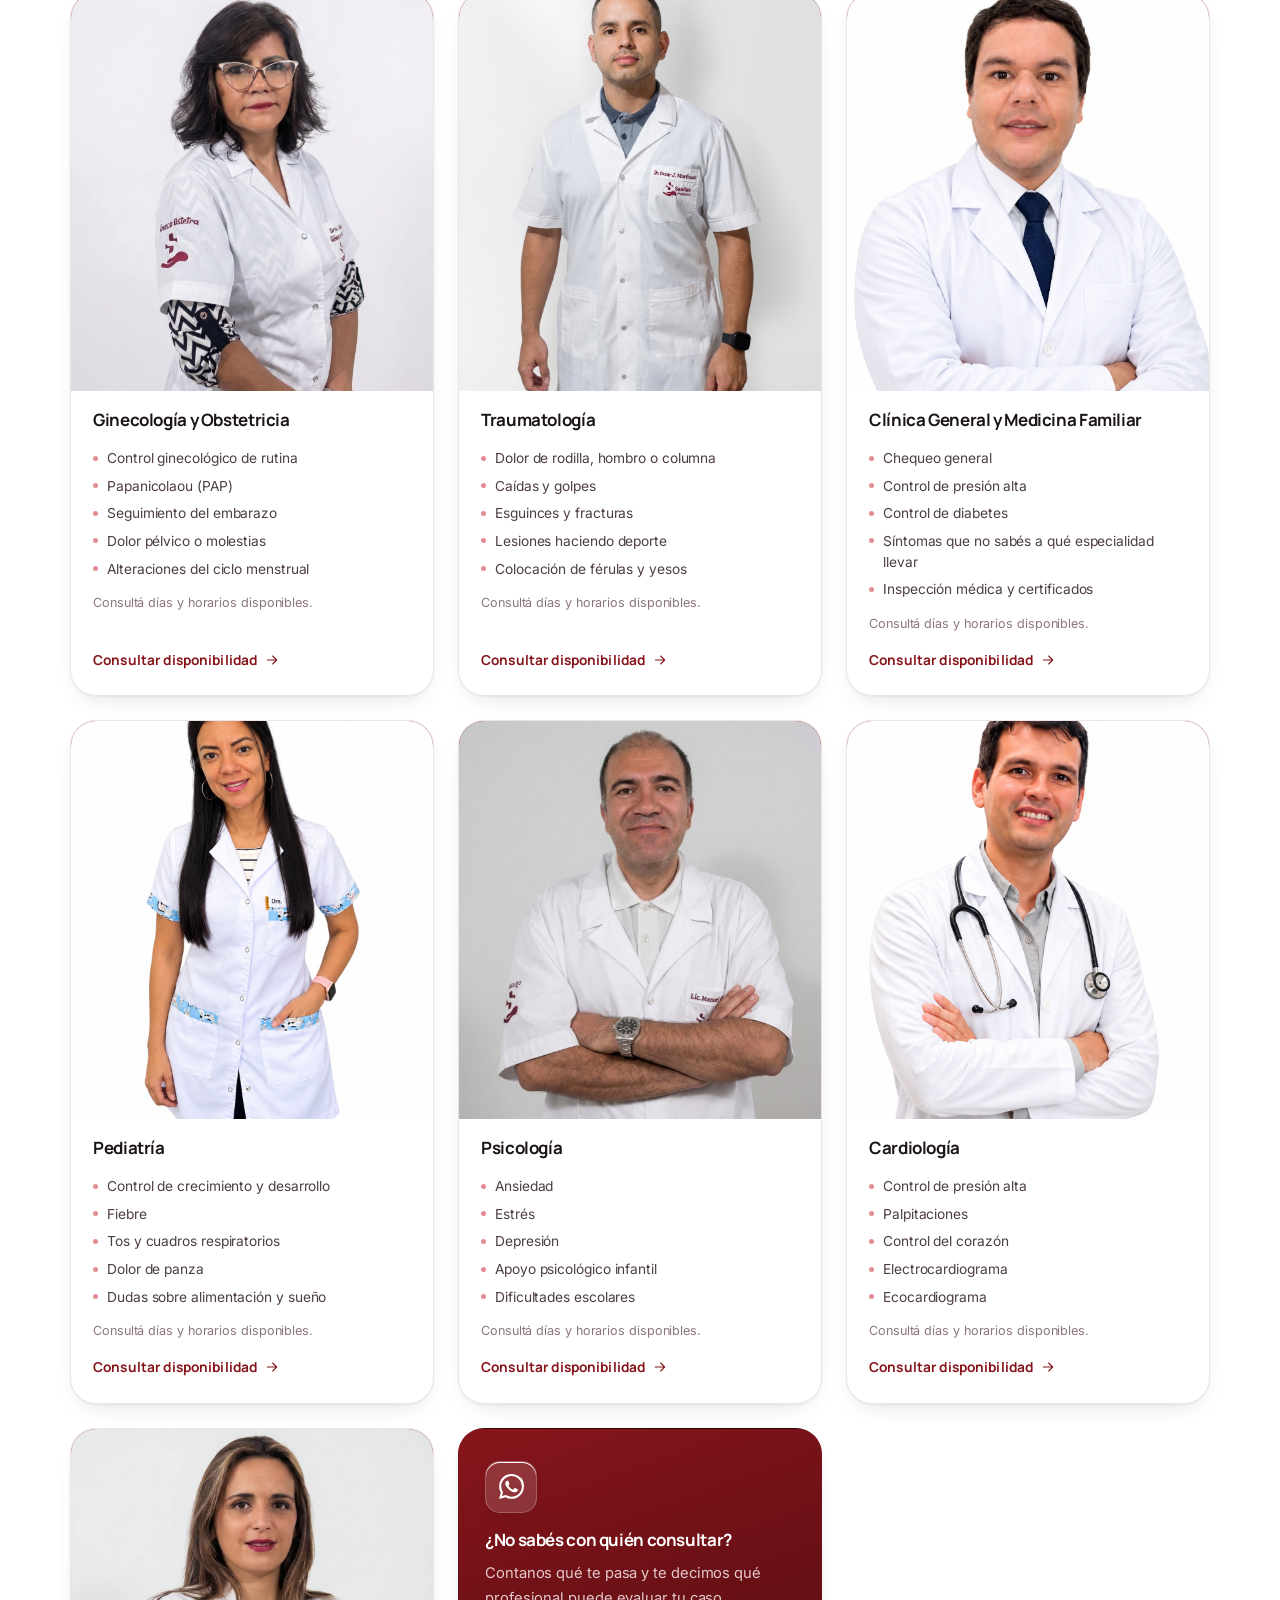
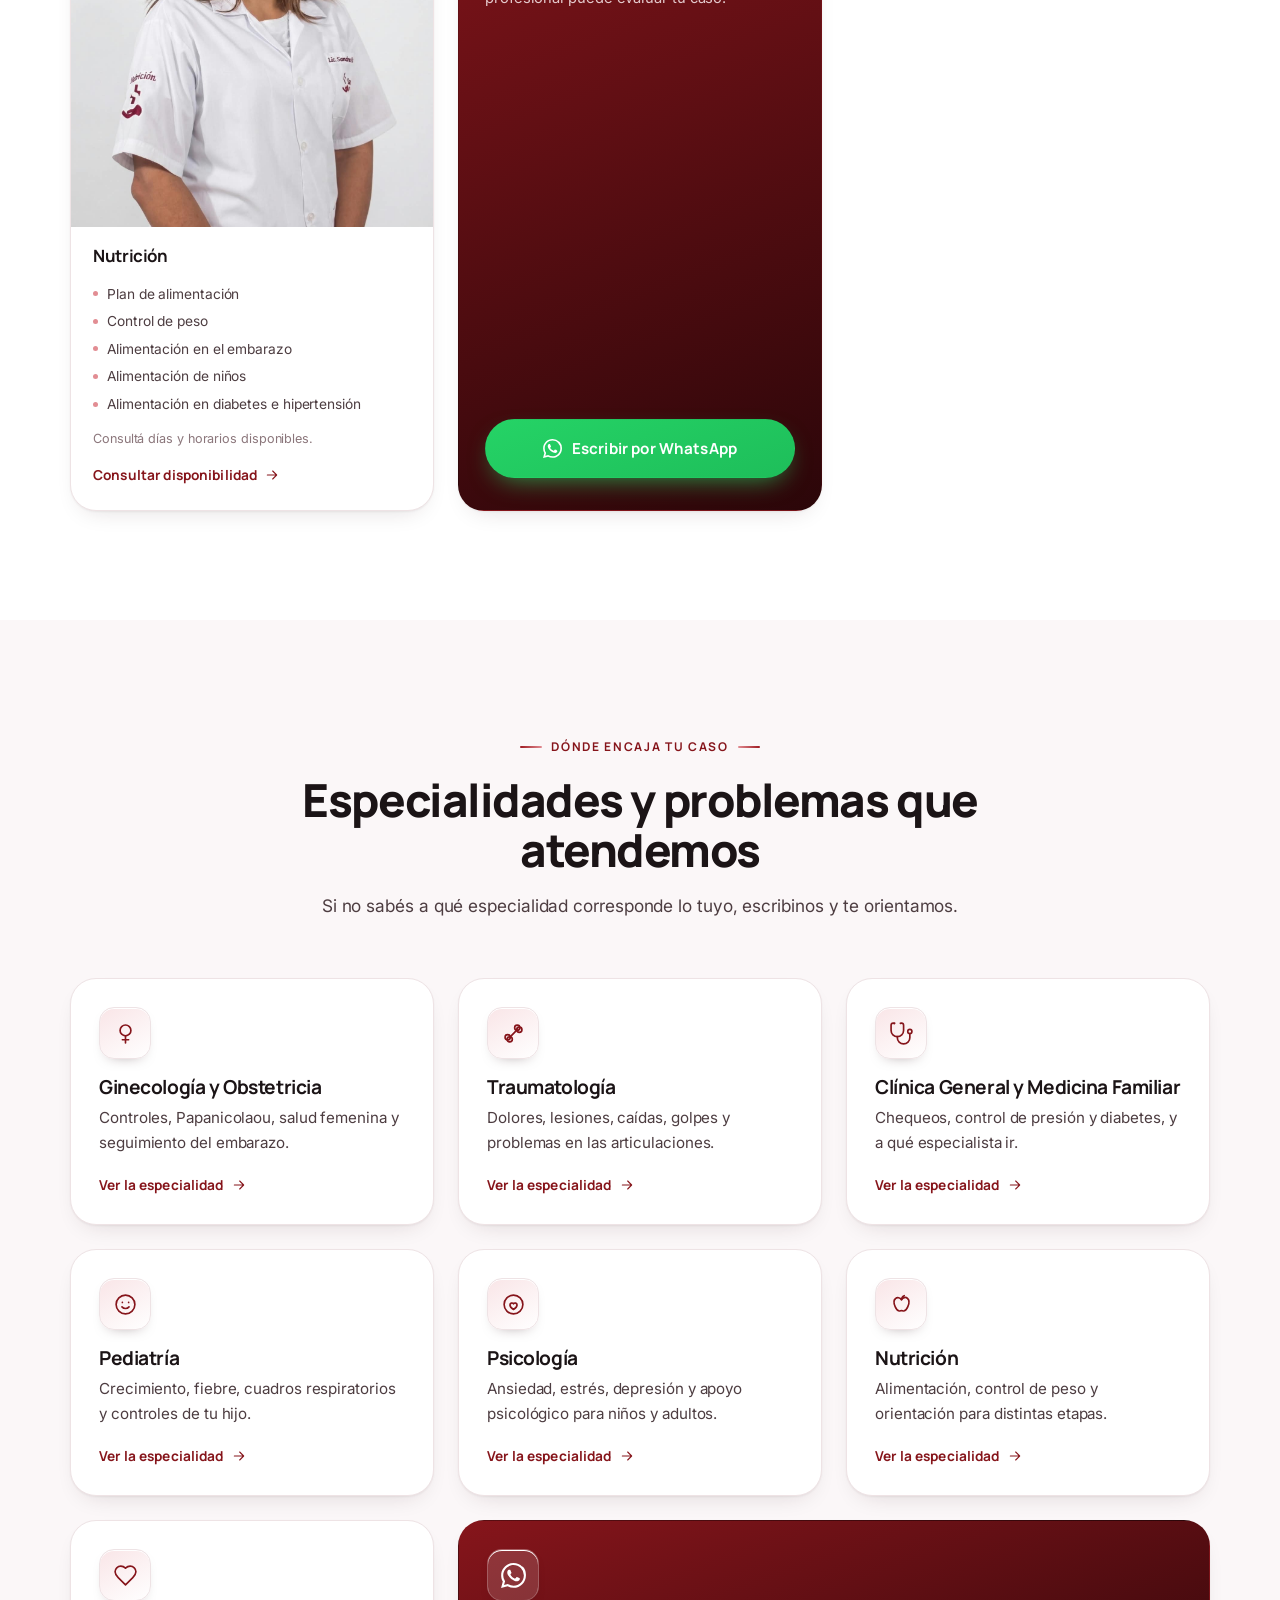
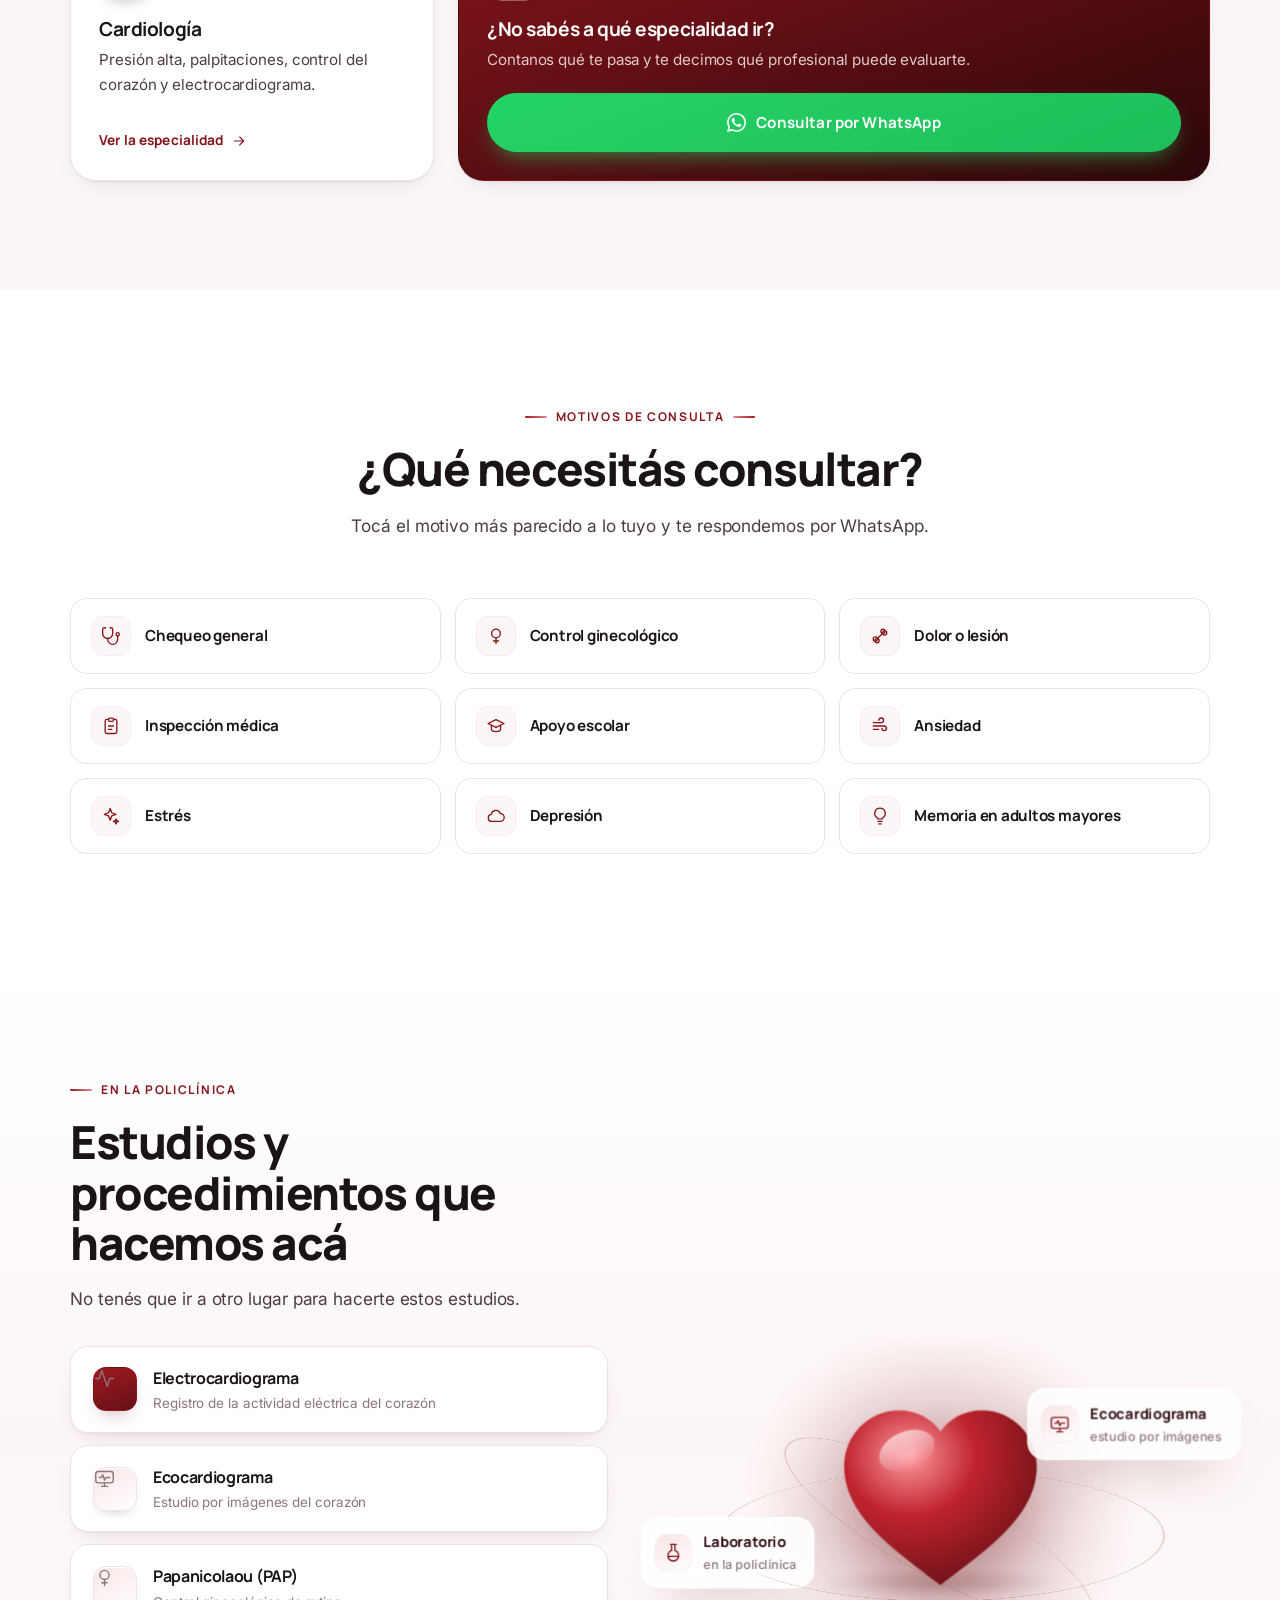
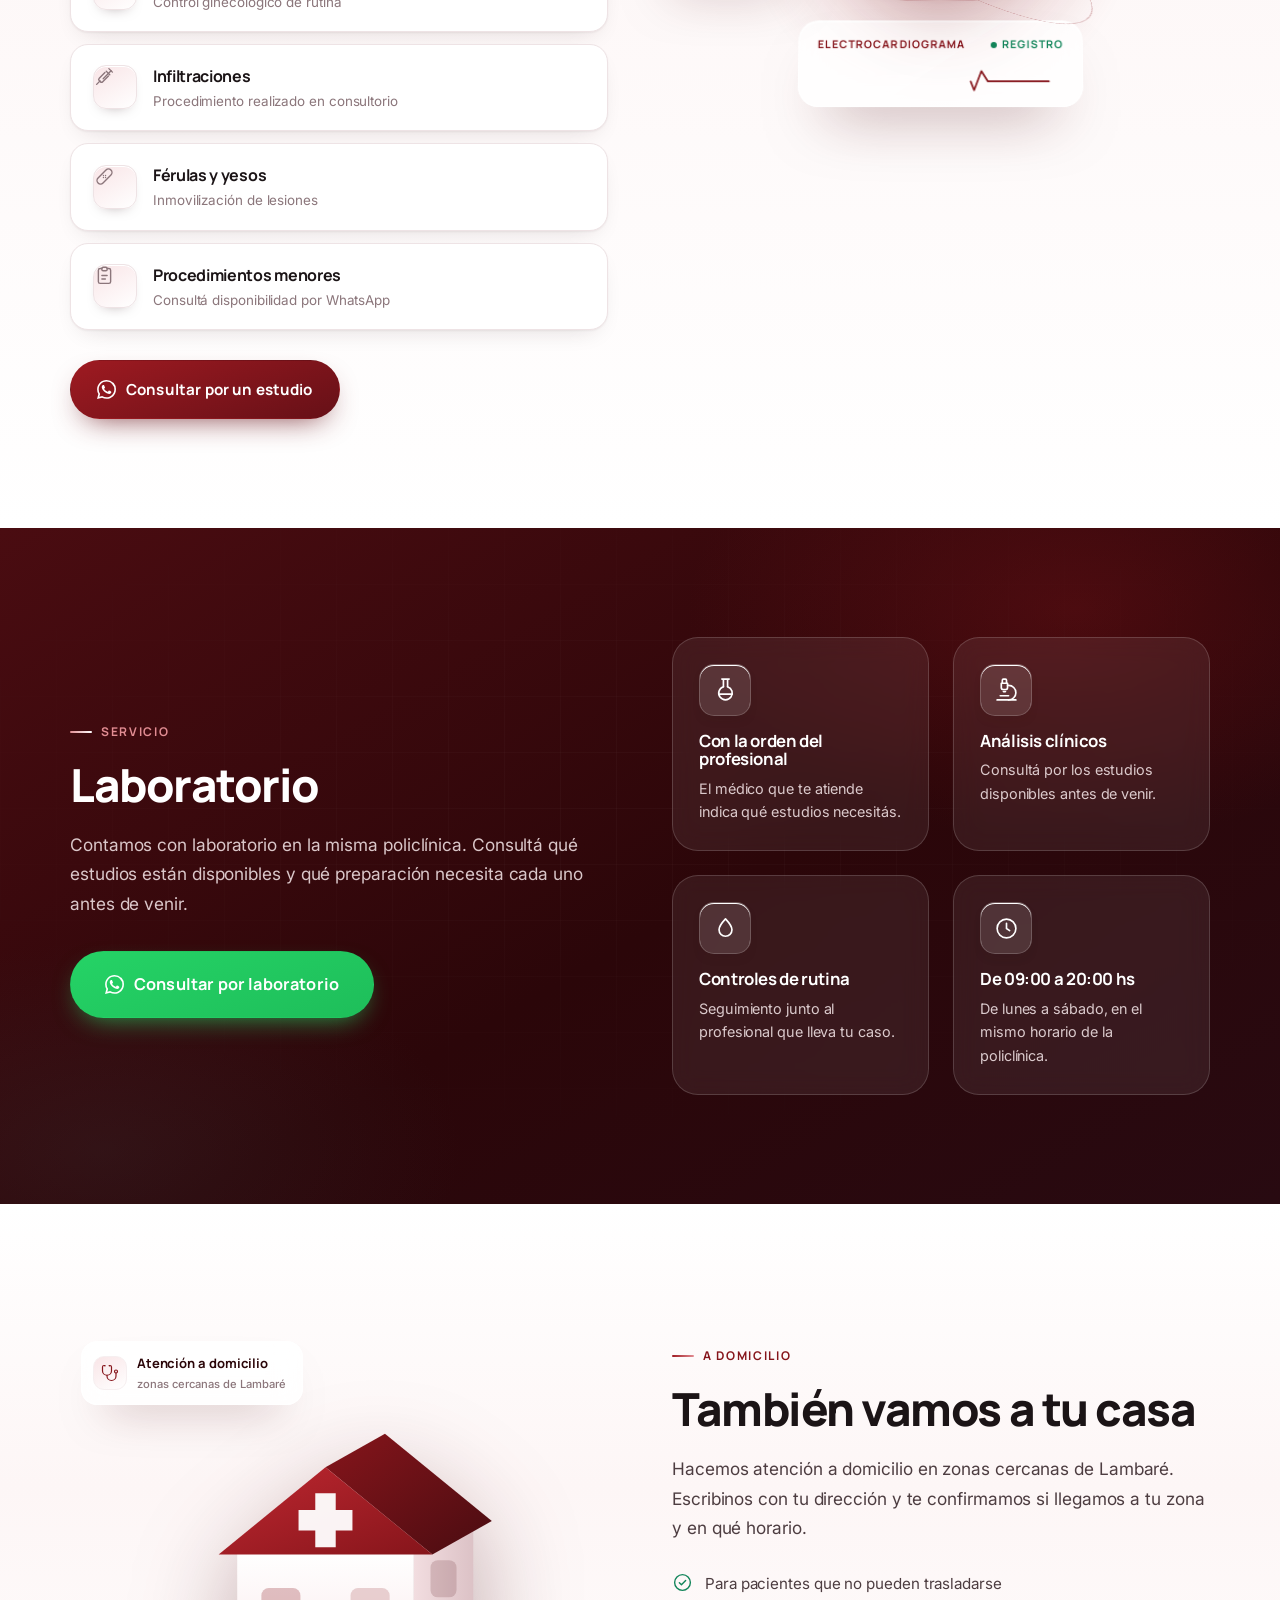
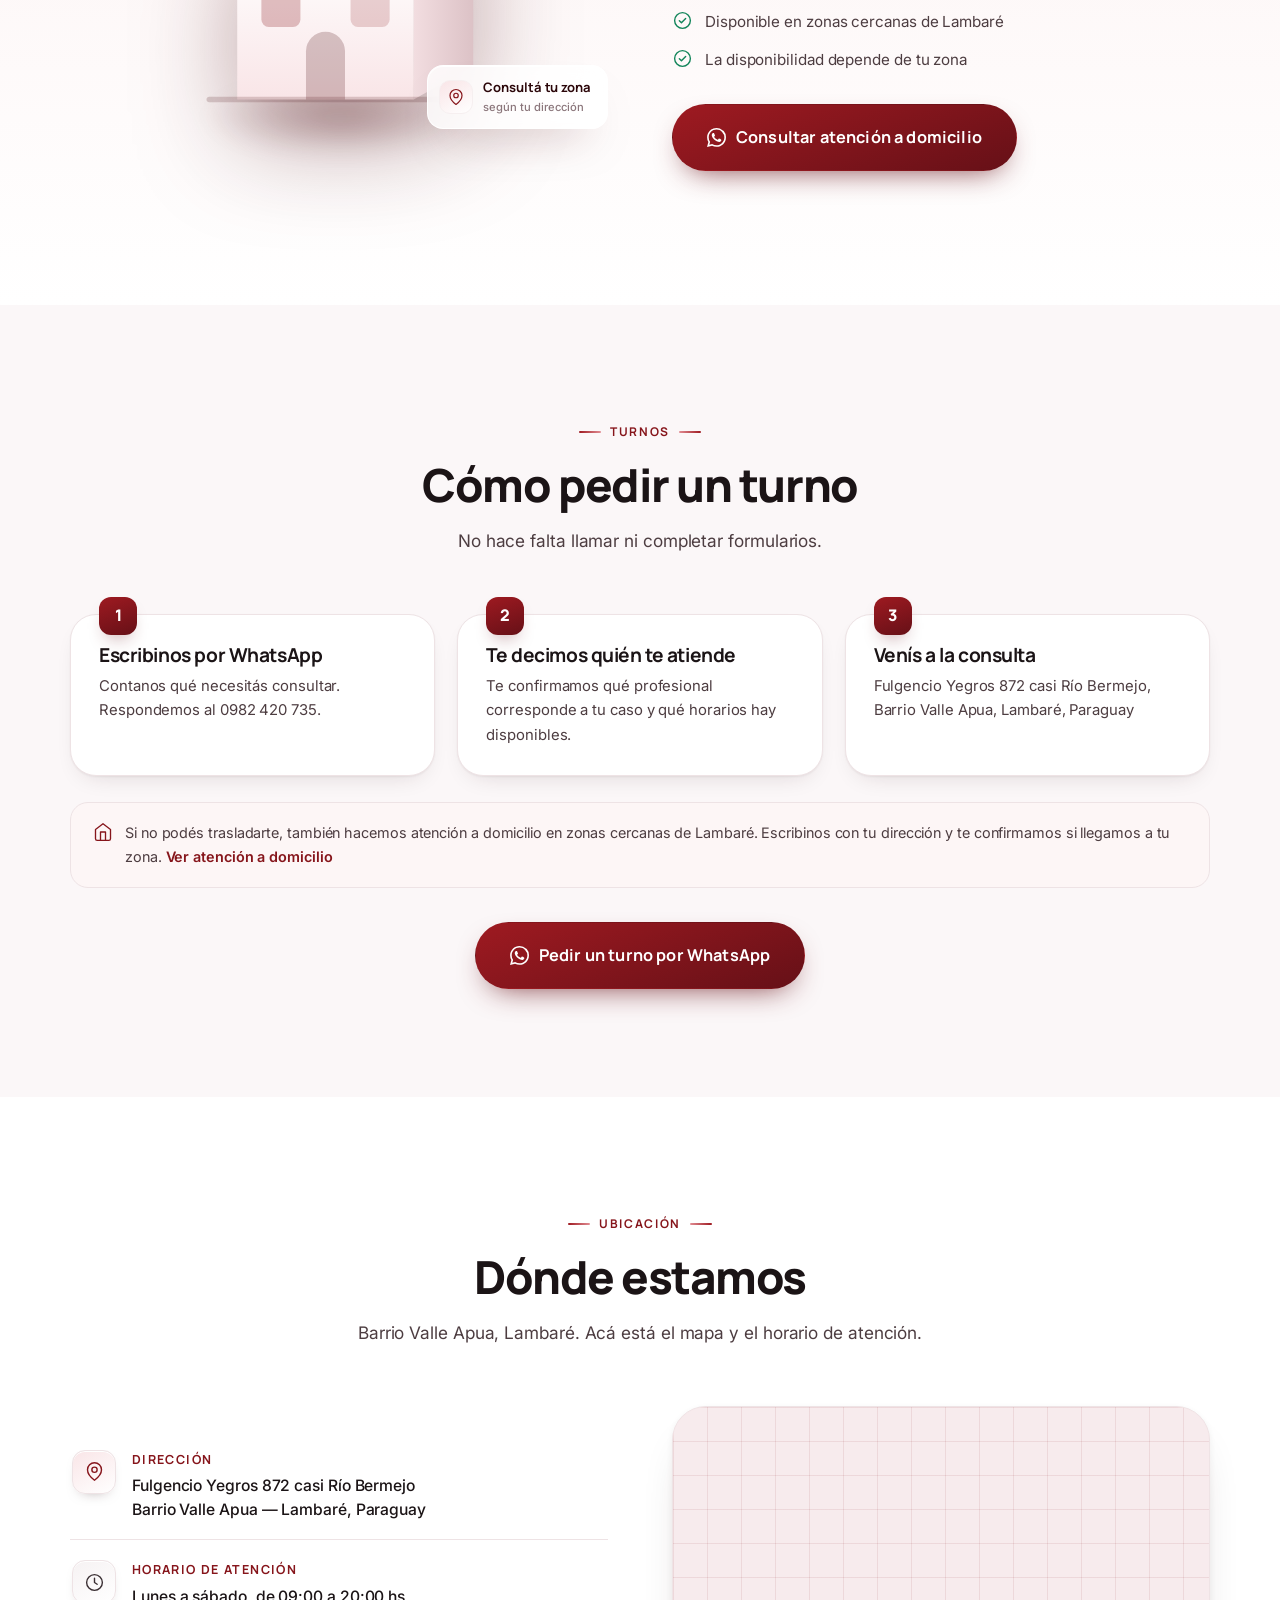
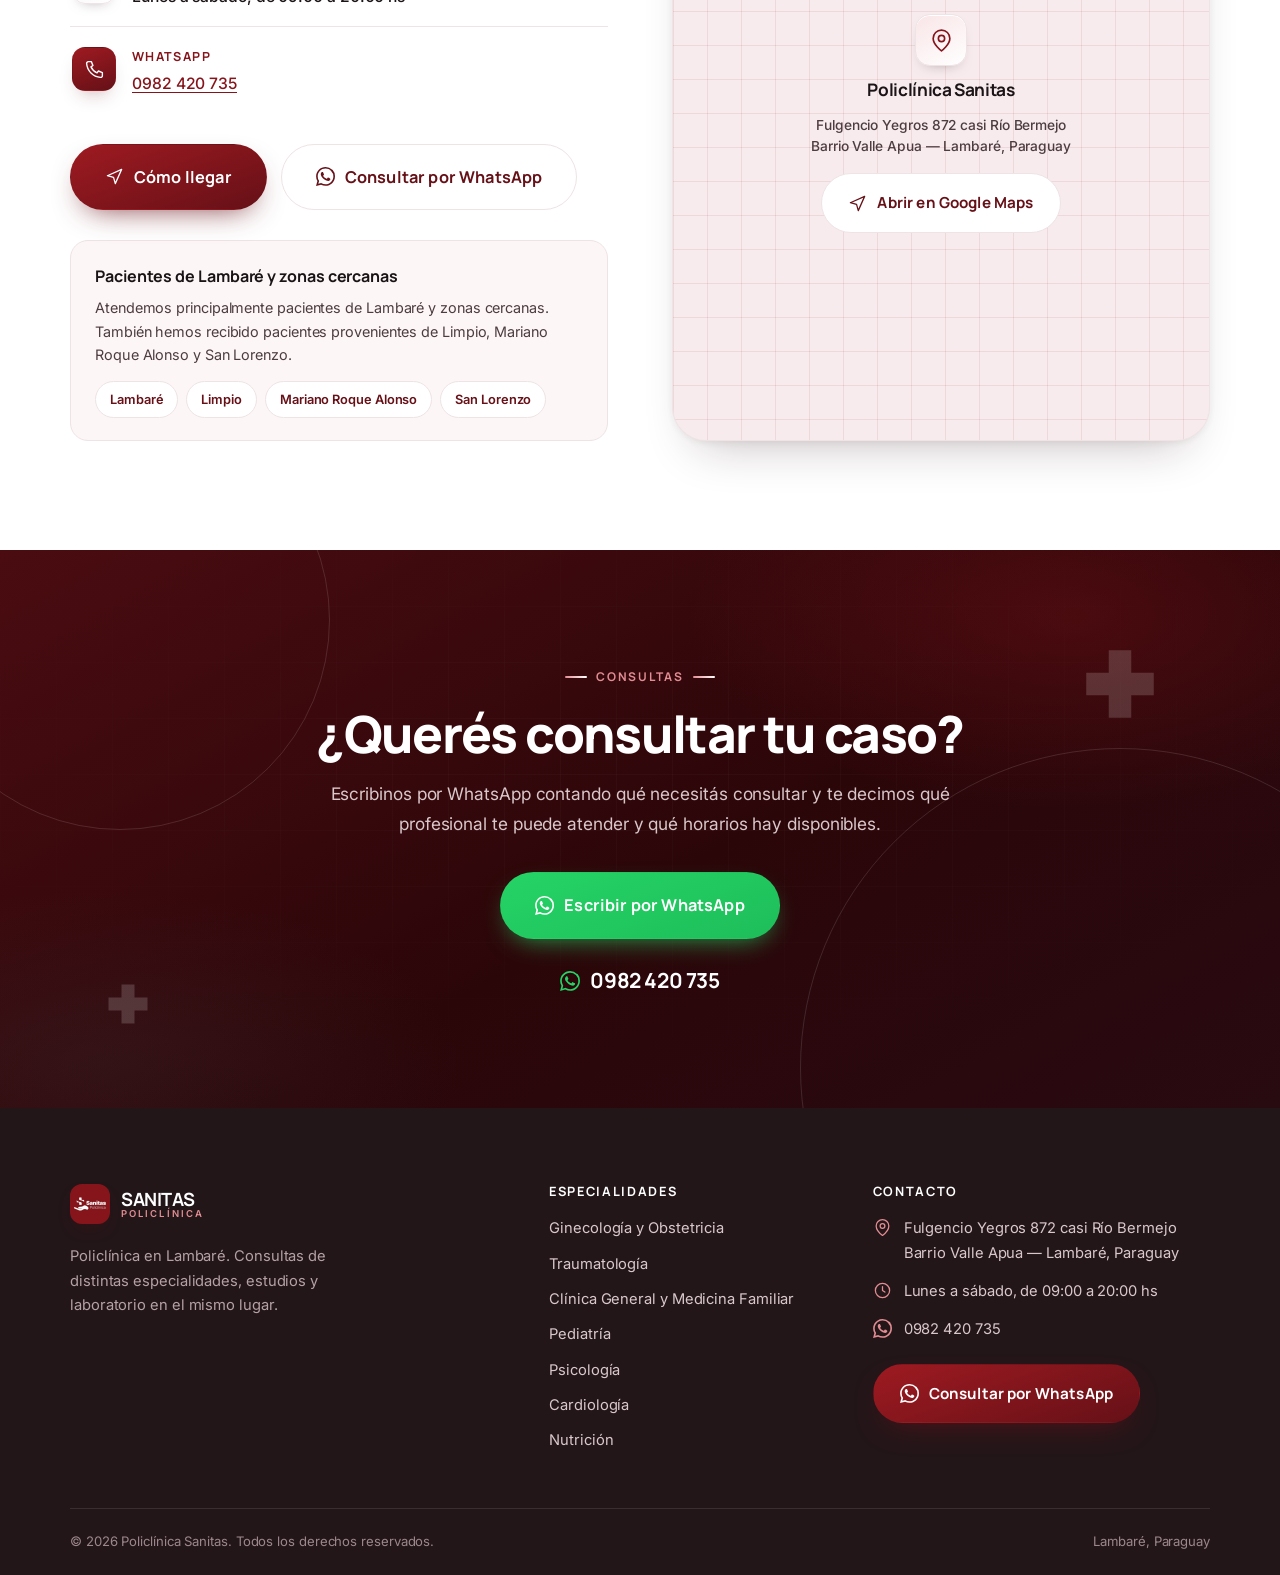
==== commit b03db528: "Atualiza retratos e corrige o horário para segunda a sábado Os arquivos novos de clínica geral e ped" ====
--- a/index.html
+++ b/index.html
@@ -118,7 +118,7 @@
         en Lambaré para ayudarte a identificar y tratar tu problema de salud.
       </p>
       <p class="hero-note" data-reveal style="--d:220ms">
-        Fulgencio Yegros 872 casi Río Bermejo, Barrio Valle Apua. Lunes a domingo, de 09:00 a 20:00 hs.
+        Fulgencio Yegros 872 casi Río Bermejo, Barrio Valle Apua. Lunes a sábado, de 09:00 a 20:00 hs.
       </p>
       <div class="btn-row" data-reveal style="--d:280ms">
         <a class="btn btn--brand btn--lg" href="#profesionales">
@@ -163,7 +163,7 @@
         <div class="chip3d chip3d--1"><span class="b"><svg class="ico" aria-hidden="true"><use href="#i-users"/></svg></span><span>7 profesionales<small>distintas especialidades</small></span></div>
         <div class="chip3d chip3d--2"><span class="b"><svg class="ico" aria-hidden="true"><use href="#i-flask"/></svg></span><span>Laboratorio<small>en la policlínica</small></span></div>
         <div class="chip3d chip3d--3"><span class="b"><svg class="ico" aria-hidden="true"><use href="#i-home"/></svg></span><span>Atención a domicilio<small>zonas cercanas de Lambaré</small></span></div>
-        <div class="chip3d chip3d--4"><span class="b"><svg class="ico" aria-hidden="true"><use href="#i-clock"/></svg></span><span>09:00 — 20:00 hs<small>de lunes a domingo</small></span></div>
+        <div class="chip3d chip3d--4"><span class="b"><svg class="ico" aria-hidden="true"><use href="#i-clock"/></svg></span><span>09:00 — 20:00 hs<small>de lunes a sábado</small></span></div>
         <div class="particles">
           <i style="width:7px;height:7px;top:16%;left:22%"></i>
           <i style="width:5px;height:5px;top:64%;left:14%;animation-delay:1.6s"></i>
@@ -185,8 +185,8 @@
       </article>
       <article class="card" data-reveal style="--d:90ms">
         <span class="itile itile--soft"><svg class="ico" aria-hidden="true"><use href="#i-clock"/></svg></span>
-        <h3>Lunes a domingo</h3>
-        <p>De 09:00 a 20:00 hs, también los fines de semana.</p>
+        <h3>Lunes a sábado</h3>
+        <p>De 09:00 a 20:00 hs, también los sábados.</p>
       </article>
       <article class="card" data-reveal style="--d:180ms">
         <span class="itile itile--accent"><svg class="ico" aria-hidden="true"><use href="#i-flask"/></svg></span>
@@ -504,7 +504,7 @@
       <div class="glass"><span class="itile"><svg class="ico" aria-hidden="true"><use href="#i-flask"/></svg></span><h3>Con la orden del profesional</h3><p>El médico que te atiende indica qué estudios necesitás.</p></div>
       <div class="glass"><span class="itile"><svg class="ico" aria-hidden="true"><use href="#i-micro"/></svg></span><h3>Análisis clínicos</h3><p>Consultá por los estudios disponibles antes de venir.</p></div>
       <div class="glass"><span class="itile"><svg class="ico" aria-hidden="true"><use href="#i-drop"/></svg></span><h3>Controles de rutina</h3><p>Seguimiento junto al profesional que lleva tu caso.</p></div>
-      <div class="glass"><span class="itile"><svg class="ico" aria-hidden="true"><use href="#i-clock"/></svg></span><h3>De 09:00 a 20:00 hs</h3><p>Todos los días, también los fines de semana.</p></div>
+      <div class="glass"><span class="itile"><svg class="ico" aria-hidden="true"><use href="#i-clock"/></svg></span><h3>De 09:00 a 20:00 hs</h3><p>De lunes a sábado, en el mismo horario de la policlínica.</p></div>
     </div>
   </div>
 </section>
@@ -653,7 +653,7 @@
           </div>
           <div class="info-row">
             <span class="itile itile--soft"><svg class="ico" aria-hidden="true"><use href="#i-clock"/></svg></span>
-            <div><b>Horario de atención</b><p>Lunes a domingo, de 09:00 a 20:00 hs</p></div>
+            <div><b>Horario de atención</b><p>Lunes a sábado, de 09:00 a 20:00 hs</p></div>
           </div>
           <div class="info-row">
             <span class="itile itile--accent"><svg class="ico" aria-hidden="true"><use href="#i-phone"/></svg></span>
@@ -747,7 +747,7 @@
         <h4>Contacto</h4>
         <div class="ftr-contact">
           <div><svg aria-hidden="true"><use href="#i-pin"/></svg><span>Fulgencio Yegros 872 casi Río Bermejo<br>Barrio Valle Apua — Lambaré, Paraguay</span></div>
-          <div><svg aria-hidden="true"><use href="#i-clock"/></svg><span>Lunes a domingo, de 09:00 a 20:00 hs</span></div>
+          <div><svg aria-hidden="true"><use href="#i-clock"/></svg><span>Lunes a sábado, de 09:00 a 20:00 hs</span></div>
           <div><svg aria-hidden="true"><use href="#i-wa"/></svg><span><a href="https://wa.me/595982420735?text=Hola%2C%20quiero%20consultar%20disponibilidad%20en%20la%20Policl%C3%ADnica%20Sanitas." target="_blank" rel="noopener">0982 420 735</a></span></div>
         </div>
         <a class="btn btn--brand" style="margin-top:22px" href="https://wa.me/595982420735?text=Hola%2C%20quiero%20consultar%20disponibilidad%20en%20la%20Policl%C3%ADnica%20Sanitas." target="_blank" rel="noopener">
@@ -793,7 +793,7 @@
   "telephone":"+595982420735",
   "openingHoursSpecification":[{
     "@type":"OpeningHoursSpecification",
-    "dayOfWeek":["Monday","Tuesday","Wednesday","Thursday","Friday","Saturday","Sunday"],
+    "dayOfWeek":["Monday","Tuesday","Wednesday","Thursday","Friday","Saturday"],
     "opens":"09:00","closes":"20:00"
   }],
   "availableService":[
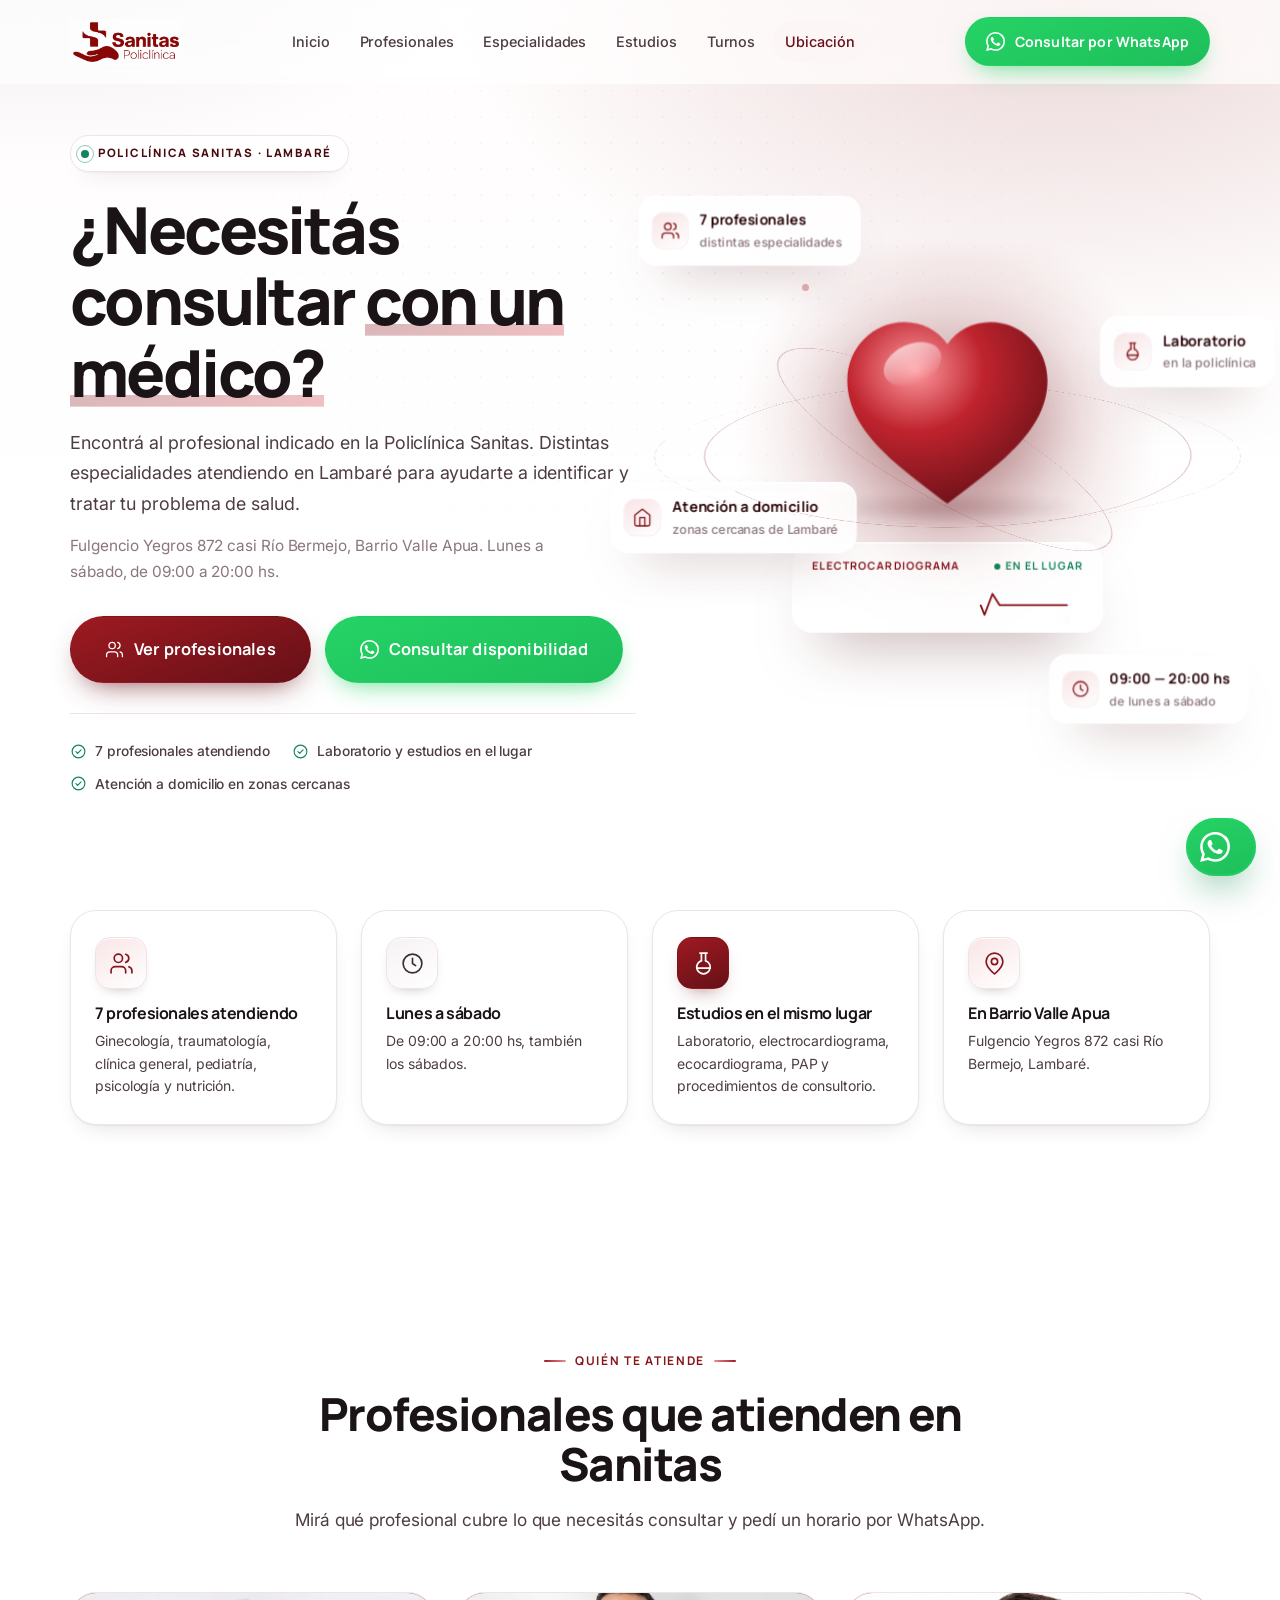
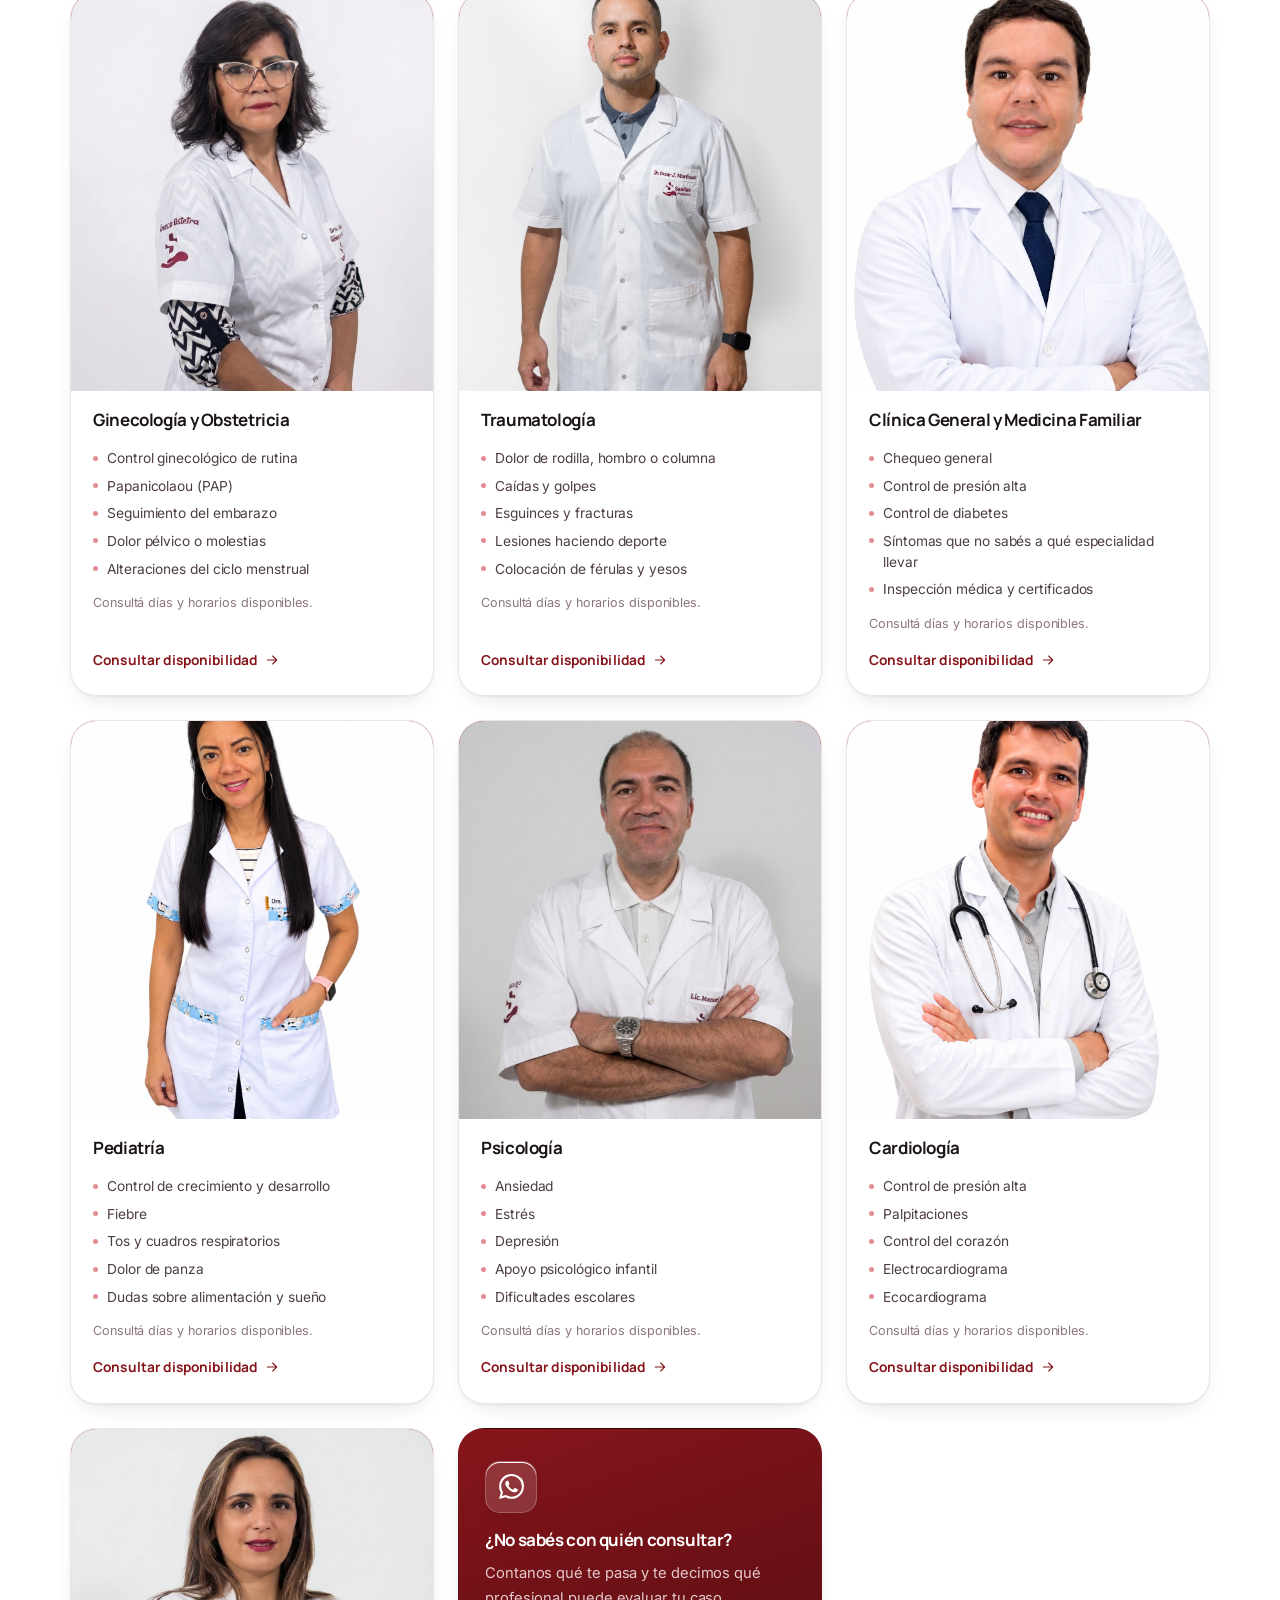
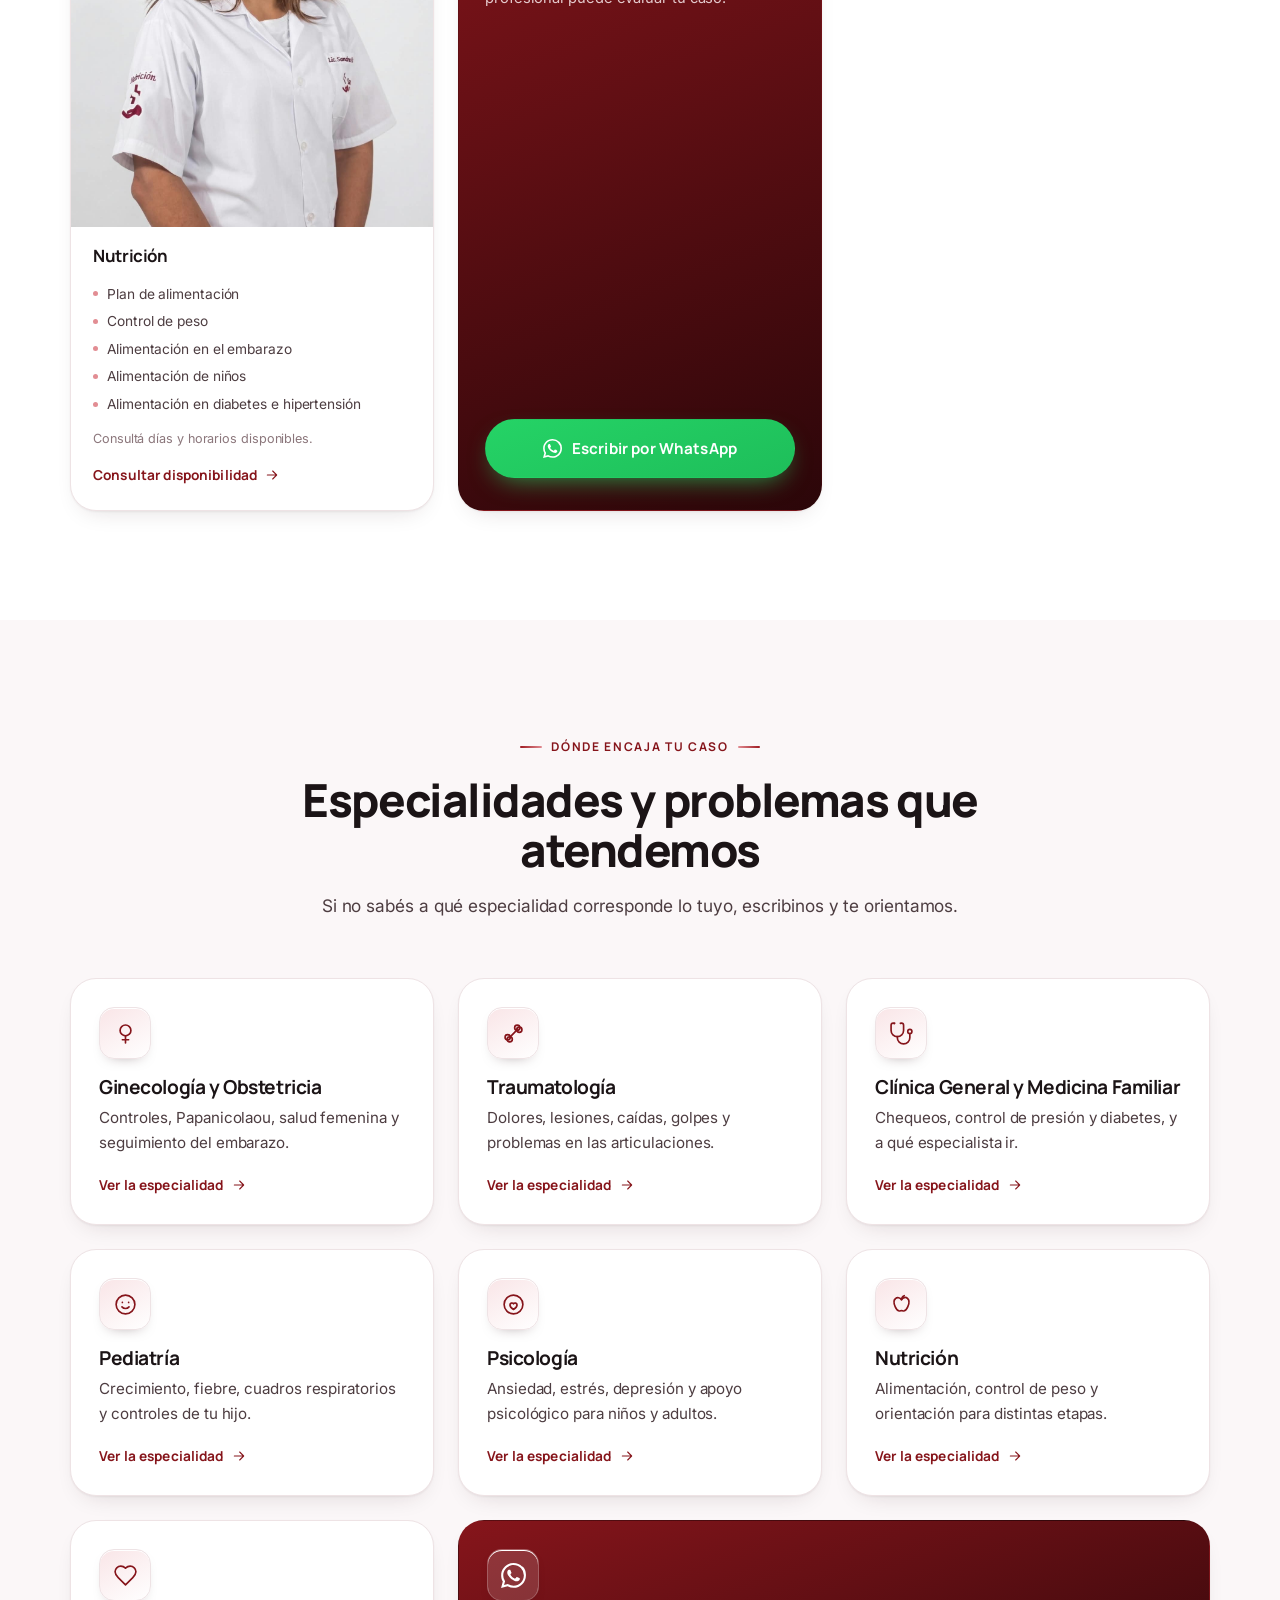
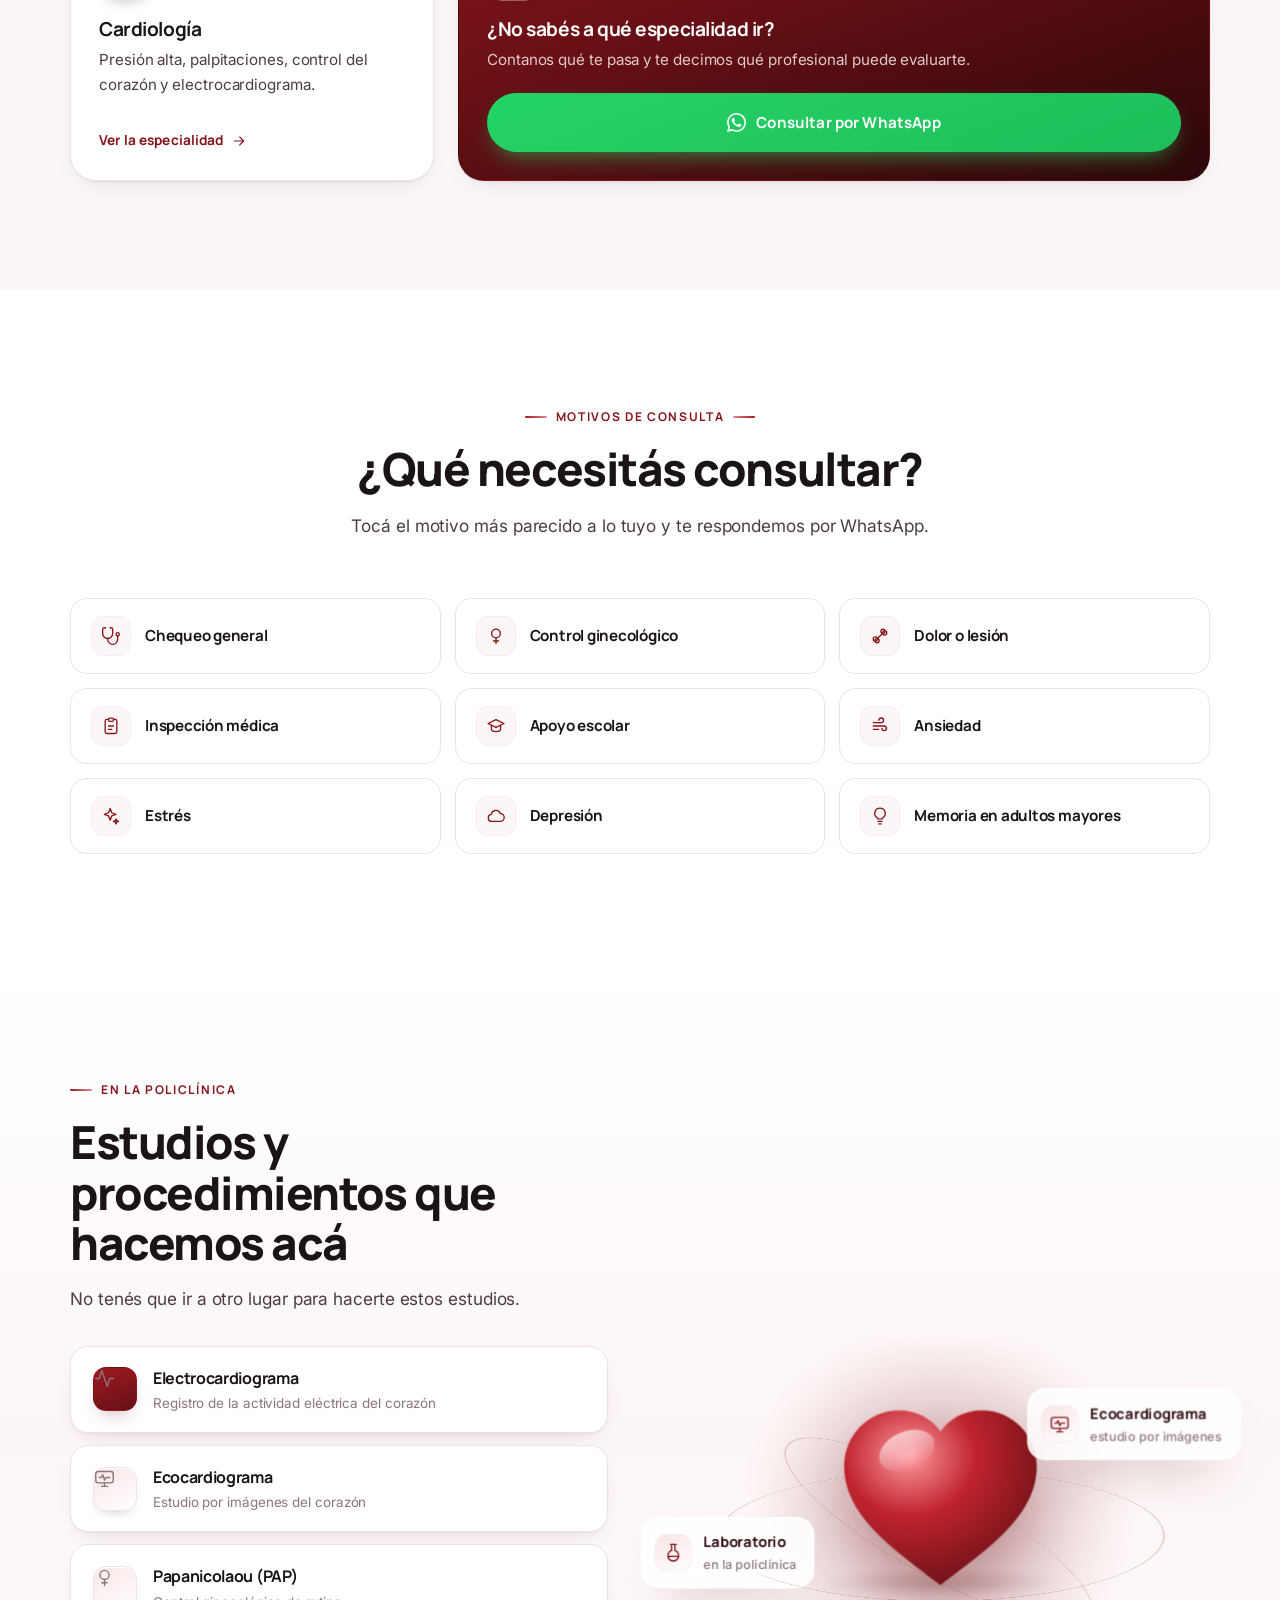
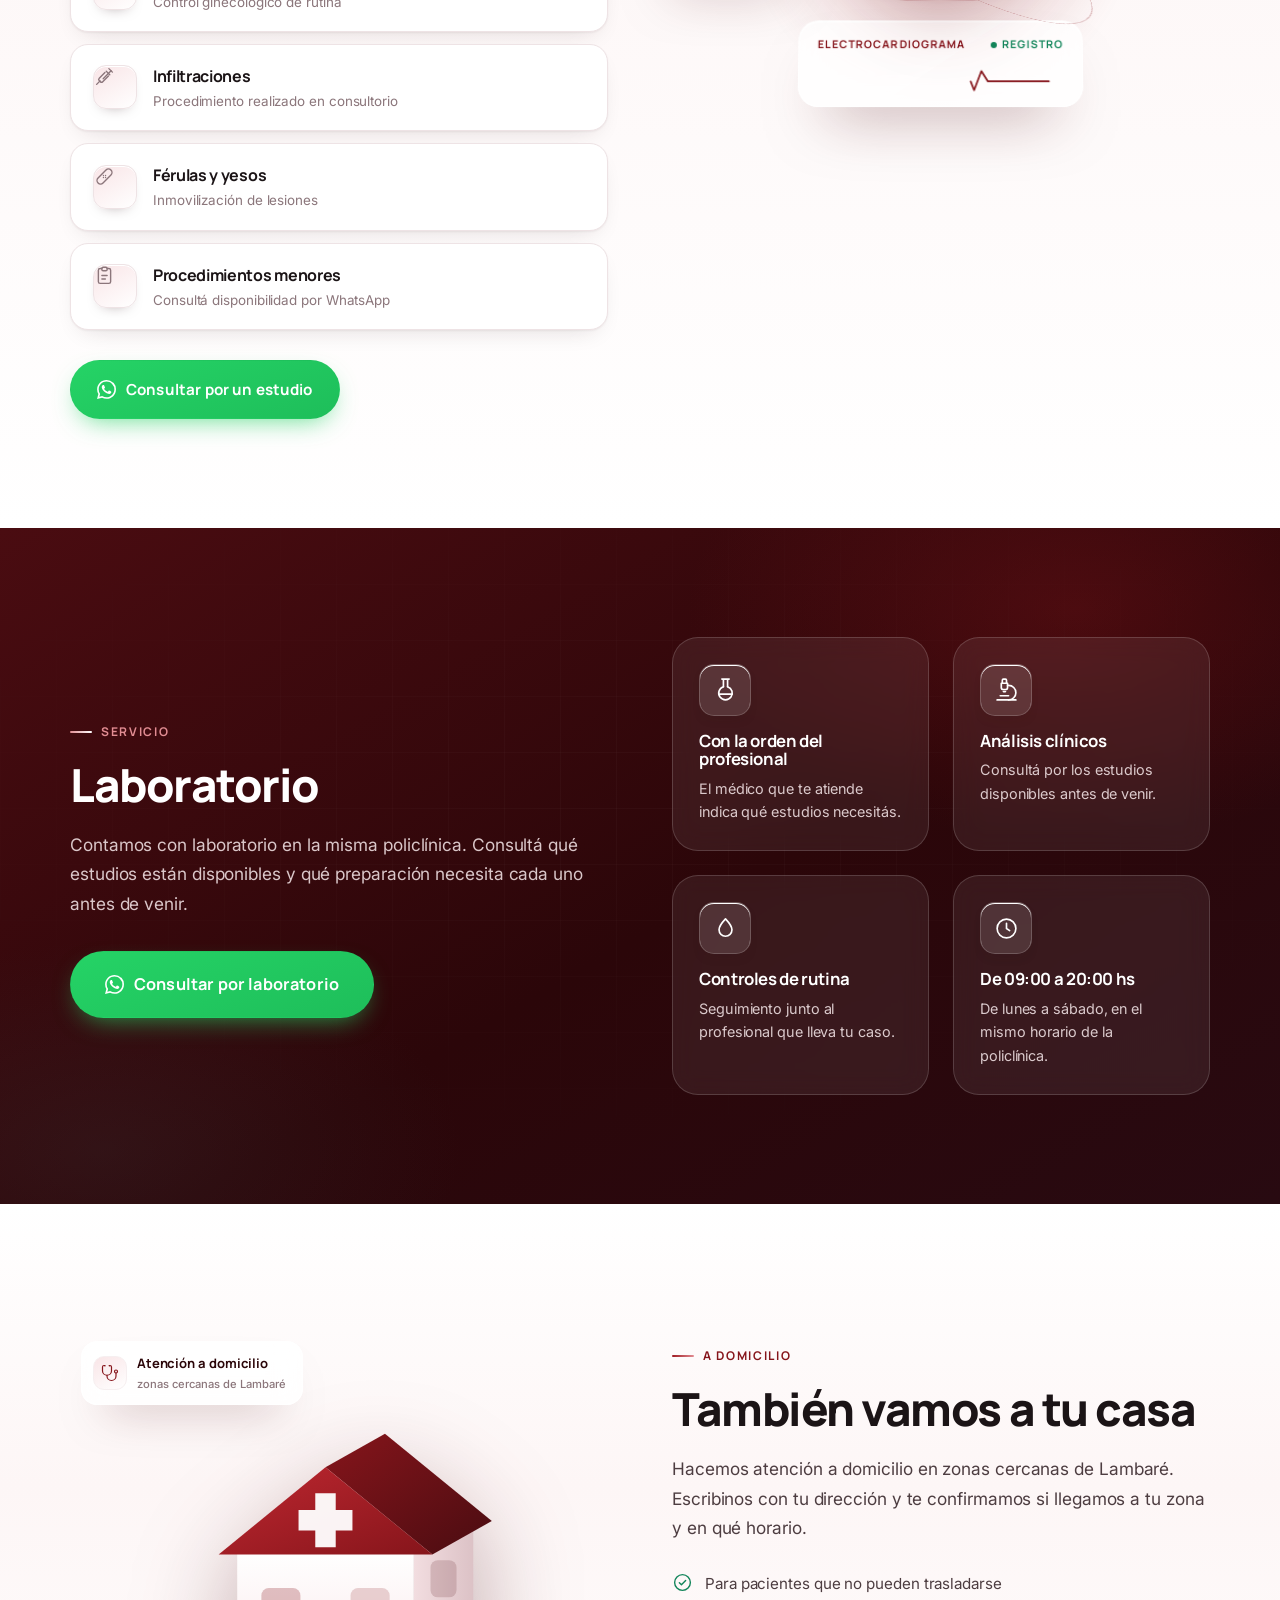
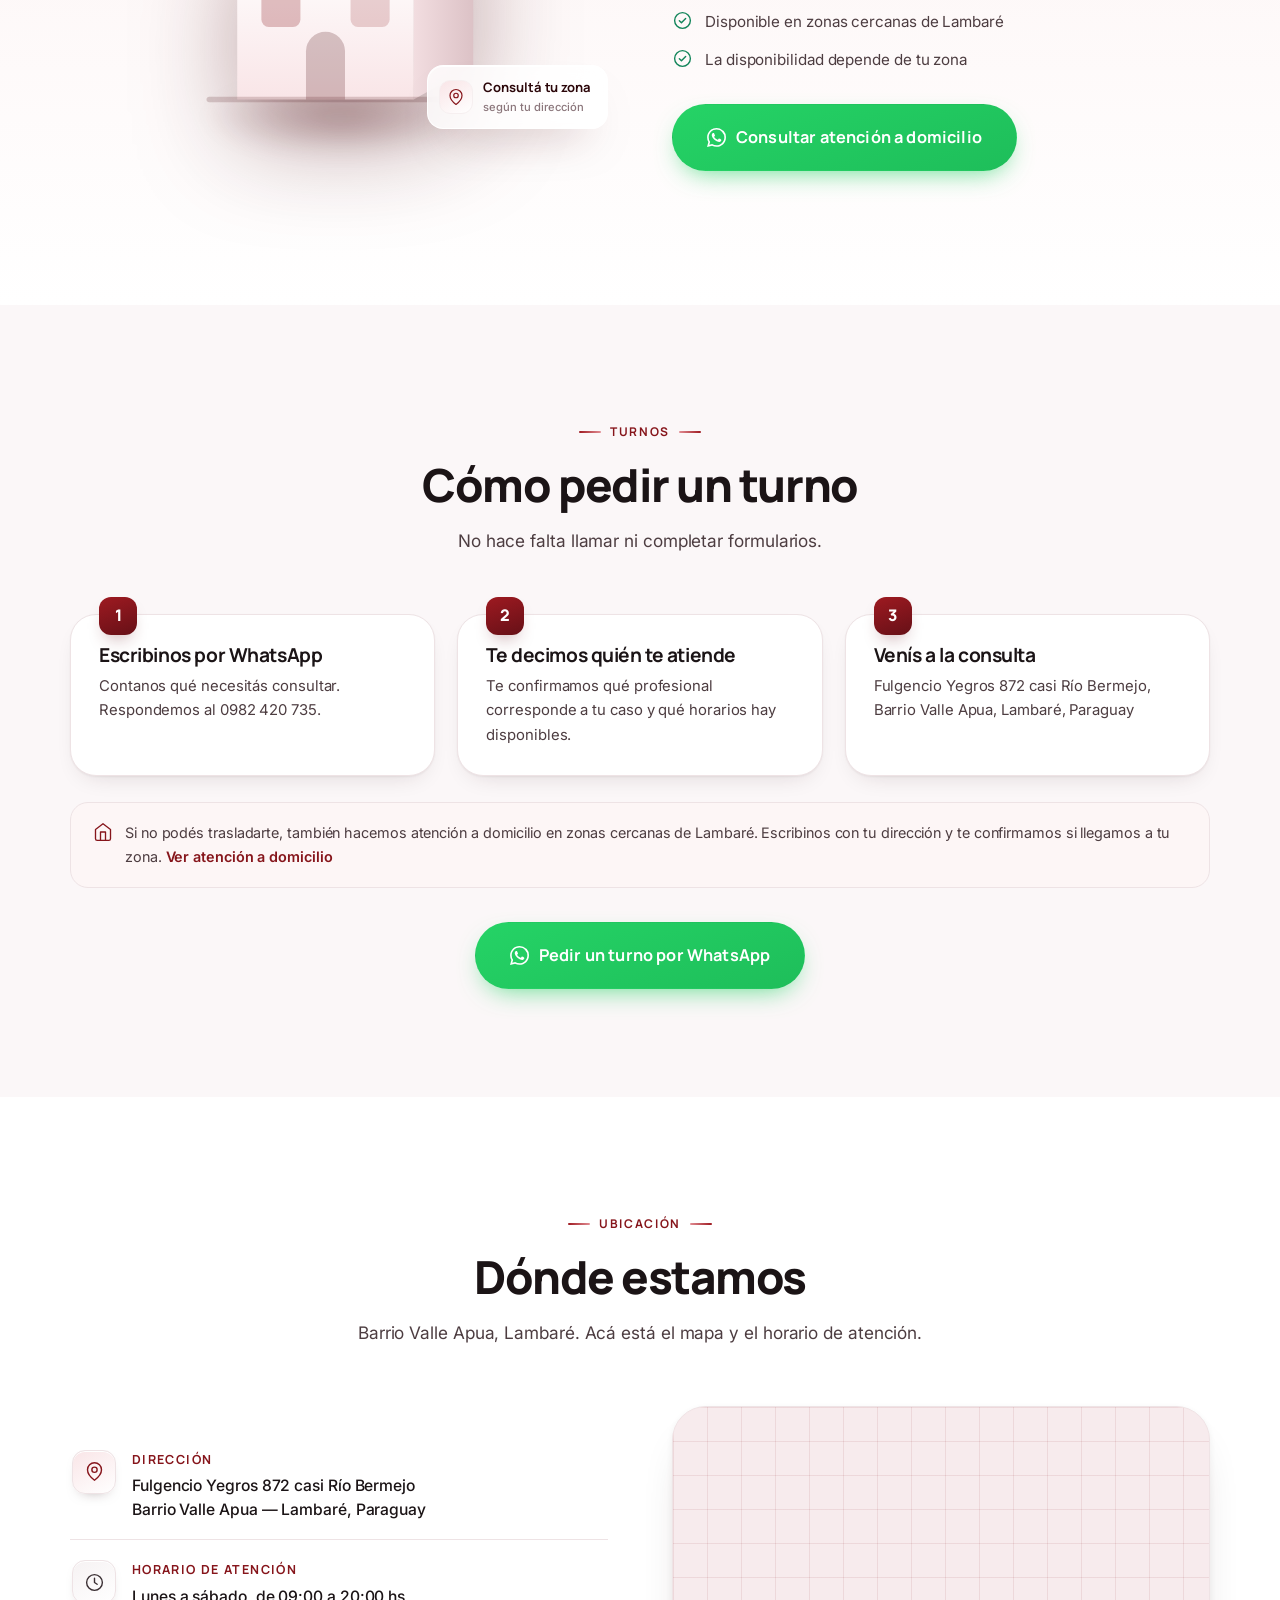
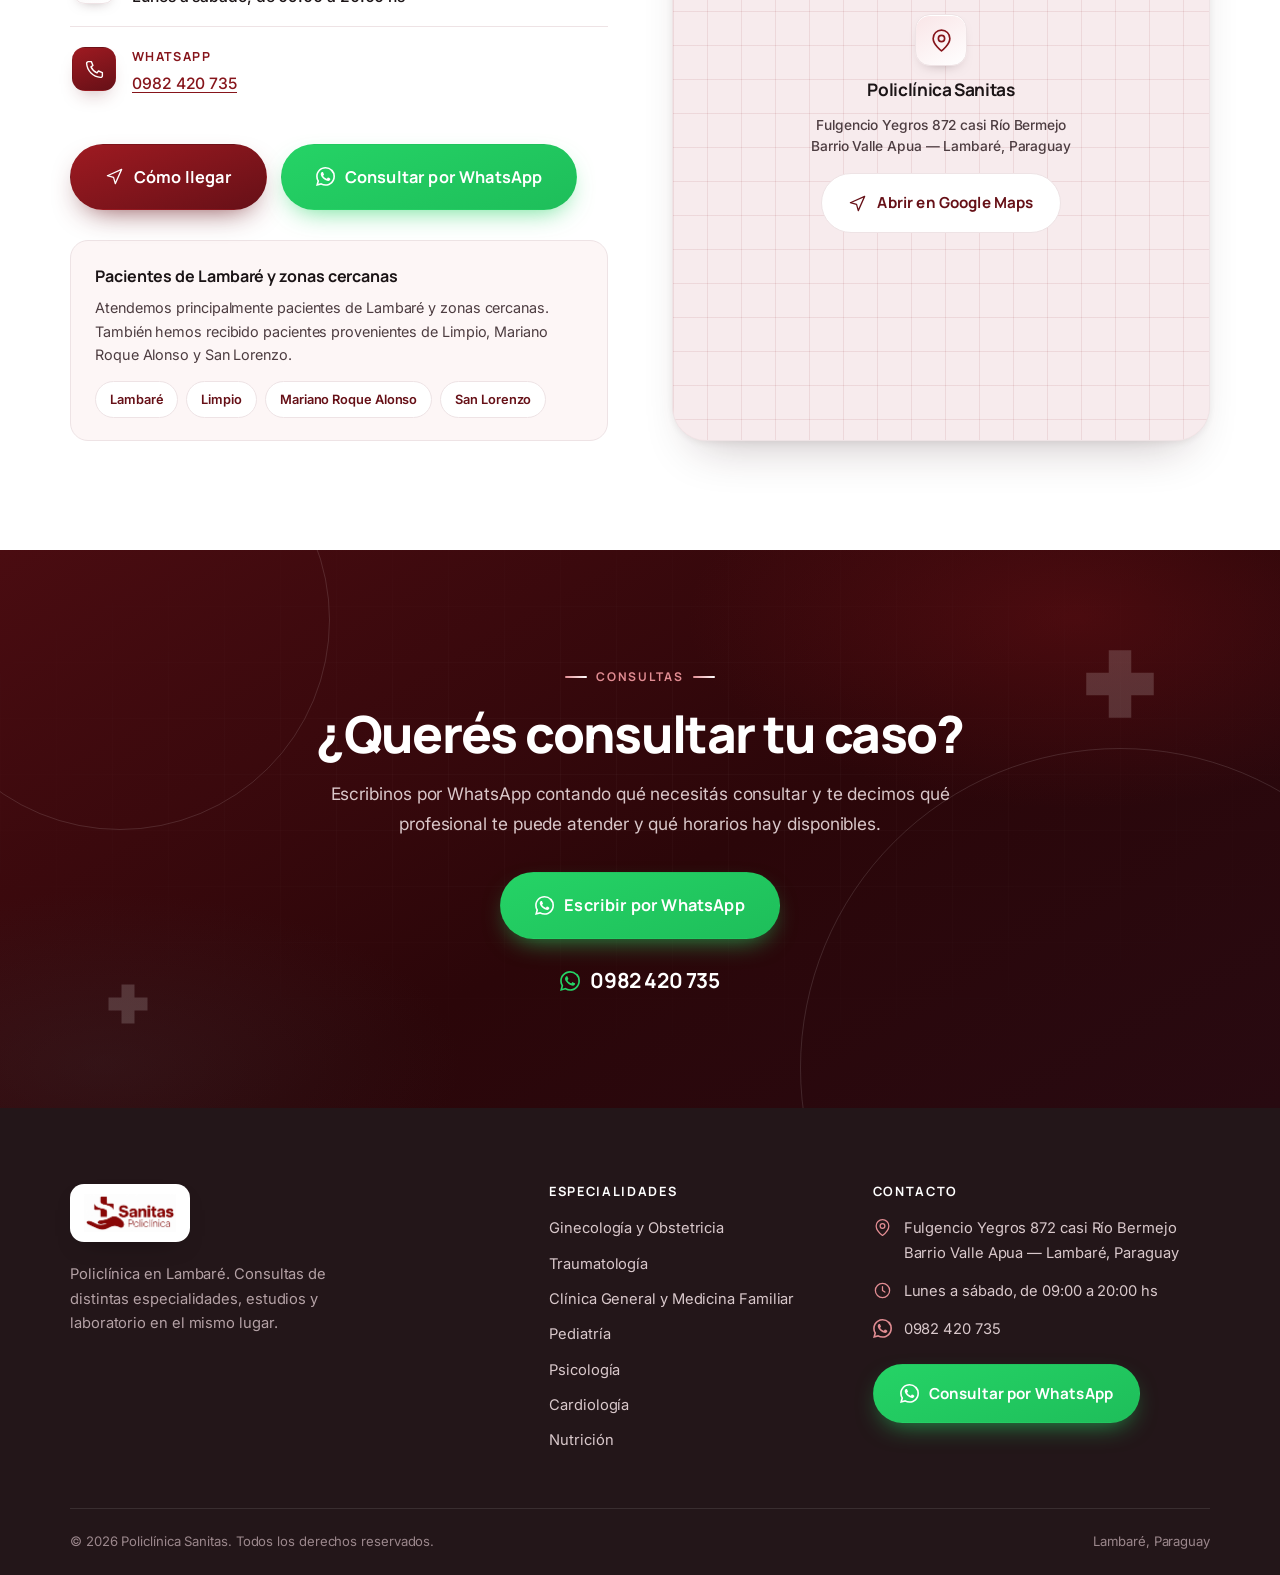
==== commit a19cd0e7: "Usa a logo horizontal e deixa os botões de contato em verde A logo nova subiu como fotos/equipo/logo" ====
--- a/index.html
+++ b/index.html
@@ -14,7 +14,7 @@
 <meta property="og:title" content="Policlínica Sanitas | Médicos en Lambaré">
 <meta property="og:description" content="Profesionales de ginecología, traumatología, clínica general, pediatría, psicología y nutrición atendiendo en Lambaré. Laboratorio, electrocardiograma y PAP en el mismo lugar. Consultá horarios por WhatsApp.">
 <meta name="twitter:card" content="summary_large_image">
-<link rel="icon" href="fotos/logo.jpeg">
+<link rel="icon" href="data:image/svg+xml,%3Csvg xmlns='http://www.w3.org/2000/svg' viewBox='0 0 32 32'%3E%3Crect width='32' height='32' rx='8' fill='%2386151B'/%3E%3Cpath d='M13 7h6v6h6v6h-6v6h-6v-6H7v-6h6z' fill='%23fff'/%3E%3C/svg%3E">
 <link rel="preconnect" href="https://fonts.googleapis.com">
 <link rel="preconnect" href="https://fonts.gstatic.com" crossorigin>
 <link rel="stylesheet" href="https://fonts.googleapis.com/css2?family=Inter:wght@400;500;600&family=Manrope:wght@500;600;700;800&display=swap">
@@ -72,8 +72,7 @@
 <header class="hdr" id="hdr">
   <div class="wrap">
     <a href="#inicio" class="logo" aria-label="Policlínica Sanitas — inicio">
-      <img class="logo-mark" src="fotos/logo.jpeg" alt="" width="40" height="40" decoding="async">
-      <span class="logo-txt"><b>SANITAS</b><span>Policlínica</span></span>
+      <img class="logo-full" src="fotos/logo.jpeg" alt="Policlínica Sanitas" width="243" height="100" decoding="async">
     </a>
     <nav class="nav" id="nav" aria-label="Navegación principal">
       <a href="#inicio">Inicio</a>
@@ -84,7 +83,7 @@
       <a href="#ubicacion">Ubicación</a>
     </nav>
     <div class="hdr-cta">
-      <a class="btn btn--brand" href="https://wa.me/595982420735?text=Hola%2C%20quiero%20consultar%20disponibilidad%20en%20la%20Policl%C3%ADnica%20Sanitas." target="_blank" rel="noopener">
+      <a class="btn btn--wa" href="https://wa.me/595982420735?text=Hola%2C%20quiero%20consultar%20disponibilidad%20en%20la%20Policl%C3%ADnica%20Sanitas." target="_blank" rel="noopener">
         <svg class="ico" aria-hidden="true"><use href="#i-wa"/></svg> Consultar por WhatsApp
       </a>
       <button class="burger" id="burger" aria-label="Abrir menú" aria-expanded="false" aria-controls="mnav">
@@ -101,7 +100,7 @@
   <a href="#estudios">Estudios</a>
   <a href="#turnos">Turnos</a>
   <a href="#ubicacion">Ubicación</a>
-  <a class="btn btn--brand btn--block" href="https://wa.me/595982420735?text=Hola%2C%20quiero%20consultar%20disponibilidad%20en%20la%20Policl%C3%ADnica%20Sanitas." target="_blank" rel="noopener">
+  <a class="btn btn--wa btn--block" href="https://wa.me/595982420735?text=Hola%2C%20quiero%20consultar%20disponibilidad%20en%20la%20Policl%C3%ADnica%20Sanitas." target="_blank" rel="noopener">
     <svg class="ico" aria-hidden="true"><use href="#i-wa"/></svg> Consultar por WhatsApp
   </a>
 </div>
@@ -124,7 +123,7 @@
         <a class="btn btn--brand btn--lg" href="#profesionales">
           <svg class="ico" aria-hidden="true"><use href="#i-users"/></svg> Ver profesionales
         </a>
-        <a class="btn btn--ghost btn--lg" href="https://wa.me/595982420735?text=Hola%2C%20quiero%20consultar%20disponibilidad%20en%20la%20Policl%C3%ADnica%20Sanitas." target="_blank" rel="noopener">
+        <a class="btn btn--wa btn--lg" href="https://wa.me/595982420735?text=Hola%2C%20quiero%20consultar%20disponibilidad%20en%20la%20Policl%C3%ADnica%20Sanitas." target="_blank" rel="noopener">
           <svg class="ico" aria-hidden="true"><use href="#i-wa"/></svg> Consultar disponibilidad
         </a>
       </div>
@@ -455,7 +454,7 @@
         <div class="proc"><span class="itile"><svg class="ico" aria-hidden="true"><use href="#i-clip"/></svg></span><div><b>Procedimientos menores</b><span>Consultá disponibilidad por WhatsApp</span></div></div>
       </div>
       <div class="btn-row" style="margin-top:30px">
-        <a class="btn btn--brand" href="https://wa.me/595982420735?text=Hola%2C%20quiero%20consultar%20por%20un%20estudio%20en%20la%20Policl%C3%ADnica%20Sanitas." target="_blank" rel="noopener">
+        <a class="btn btn--wa" href="https://wa.me/595982420735?text=Hola%2C%20quiero%20consultar%20por%20un%20estudio%20en%20la%20Policl%C3%ADnica%20Sanitas." target="_blank" rel="noopener">
           <svg class="ico" aria-hidden="true"><use href="#i-wa"/></svg> Consultar por un estudio
         </a>
       </div>
@@ -551,7 +550,7 @@
         <li><svg aria-hidden="true"><use href="#i-check-c"/></svg> La disponibilidad depende de tu zona</li>
       </ul>
       <div class="btn-row" style="margin-top:32px">
-        <a class="btn btn--brand btn--lg" href="https://wa.me/595982420735?text=Hola%2C%20quiero%20consultar%20por%20atenci%C3%B3n%20a%20domicilio.%20Mi%20zona%20es%3A" target="_blank" rel="noopener">
+        <a class="btn btn--wa btn--lg" href="https://wa.me/595982420735?text=Hola%2C%20quiero%20consultar%20por%20atenci%C3%B3n%20a%20domicilio.%20Mi%20zona%20es%3A" target="_blank" rel="noopener">
           <svg class="ico" aria-hidden="true"><use href="#i-wa"/></svg> Consultar atención a domicilio
         </a>
       </div>
@@ -587,7 +586,7 @@
       <a href="#domicilio" style="color:var(--red-700);font-weight:600">Ver atención a domicilio</a></span>
     </div>
     <div class="center" style="margin-top:34px" data-reveal>
-      <a class="btn btn--brand btn--lg" href="https://wa.me/595982420735?text=Hola%2C%20quiero%20pedir%20un%20turno%20en%20la%20Policl%C3%ADnica%20Sanitas." target="_blank" rel="noopener">
+      <a class="btn btn--wa btn--lg" href="https://wa.me/595982420735?text=Hola%2C%20quiero%20pedir%20un%20turno%20en%20la%20Policl%C3%ADnica%20Sanitas." target="_blank" rel="noopener">
         <svg class="ico" aria-hidden="true"><use href="#i-wa"/></svg> Pedir un turno por WhatsApp
       </a>
     </div>
@@ -664,7 +663,7 @@
           <a class="btn btn--brand btn--lg" href="https://www.google.com/maps/dir/?api=1&amp;destination=-25.3465404%2C-57.6000046" target="_blank" rel="noopener">
             <svg class="ico" aria-hidden="true"><use href="#i-nav"/></svg> Cómo llegar
           </a>
-          <a class="btn btn--ghost btn--lg" href="https://wa.me/595982420735?text=Hola%2C%20quiero%20consultar%20disponibilidad%20en%20la%20Policl%C3%ADnica%20Sanitas." target="_blank" rel="noopener">
+          <a class="btn btn--wa btn--lg" href="https://wa.me/595982420735?text=Hola%2C%20quiero%20consultar%20disponibilidad%20en%20la%20Policl%C3%ADnica%20Sanitas." target="_blank" rel="noopener">
             <svg class="ico" aria-hidden="true"><use href="#i-wa"/></svg> Consultar por WhatsApp
           </a>
         </div>
@@ -726,8 +725,7 @@
     <div class="ftr-grid">
       <div>
         <a href="#inicio" class="logo" aria-label="Policlínica Sanitas — inicio">
-          <img class="logo-mark" src="fotos/logo.jpeg" alt="" width="40" height="40" decoding="async">
-          <span class="logo-txt"><b>SANITAS</b><span>Policlínica</span></span>
+          <span class="logo-plate"><img class="logo-full" src="fotos/logo.jpeg" alt="Policlínica Sanitas" width="243" height="100" decoding="async"></span>
         </a>
         <p class="ftr-claim">Policlínica en Lambaré. Consultas de distintas especialidades, estudios y laboratorio en el mismo lugar.</p>
       </div>
@@ -750,7 +748,7 @@
           <div><svg aria-hidden="true"><use href="#i-clock"/></svg><span>Lunes a sábado, de 09:00 a 20:00 hs</span></div>
           <div><svg aria-hidden="true"><use href="#i-wa"/></svg><span><a href="https://wa.me/595982420735?text=Hola%2C%20quiero%20consultar%20disponibilidad%20en%20la%20Policl%C3%ADnica%20Sanitas." target="_blank" rel="noopener">0982 420 735</a></span></div>
         </div>
-        <a class="btn btn--brand" style="margin-top:22px" href="https://wa.me/595982420735?text=Hola%2C%20quiero%20consultar%20disponibilidad%20en%20la%20Policl%C3%ADnica%20Sanitas." target="_blank" rel="noopener">
+        <a class="btn btn--wa" style="margin-top:22px" href="https://wa.me/595982420735?text=Hola%2C%20quiero%20consultar%20disponibilidad%20en%20la%20Policl%C3%ADnica%20Sanitas." target="_blank" rel="noopener">
           <svg class="ico" aria-hidden="true"><use href="#i-wa"/></svg> Consultar por WhatsApp
         </a>
       </div>
--- a/assets/estilos.css
+++ b/assets/estilos.css
@@ -698,3 +698,23 @@
 @media (max-width:1080px){ .datos-grid{grid-template-columns:repeat(2,1fr)} }
 @media (max-width:900px){ .pasos{grid-template-columns:1fr} }
 @media (max-width:760px){ .datos-grid{grid-template-columns:1fr} }
+
+/* ============================================================
+   Logo horizontal
+   ============================================================ */
+.logo-full{
+  display:block; height:46px; width:auto; border-radius:0; background:none;
+  transition:height .35s var(--ease);
+}
+.hdr.stuck .logo-full{height:38px}
+.logo:hover .logo-full{transform:none}
+/* el footer es oscuro: la marca va sobre una placa blanca */
+.logo-plate{
+  display:inline-block; padding:10px 14px; border-radius:14px; background:#fff;
+  box-shadow:0 10px 26px -16px rgba(0,0,0,.6);
+}
+.logo-plate .logo-full{height:38px}
+@media (max-width:760px){
+  .logo-full{height:38px}
+  .hdr.stuck .logo-full{height:32px}
+}
